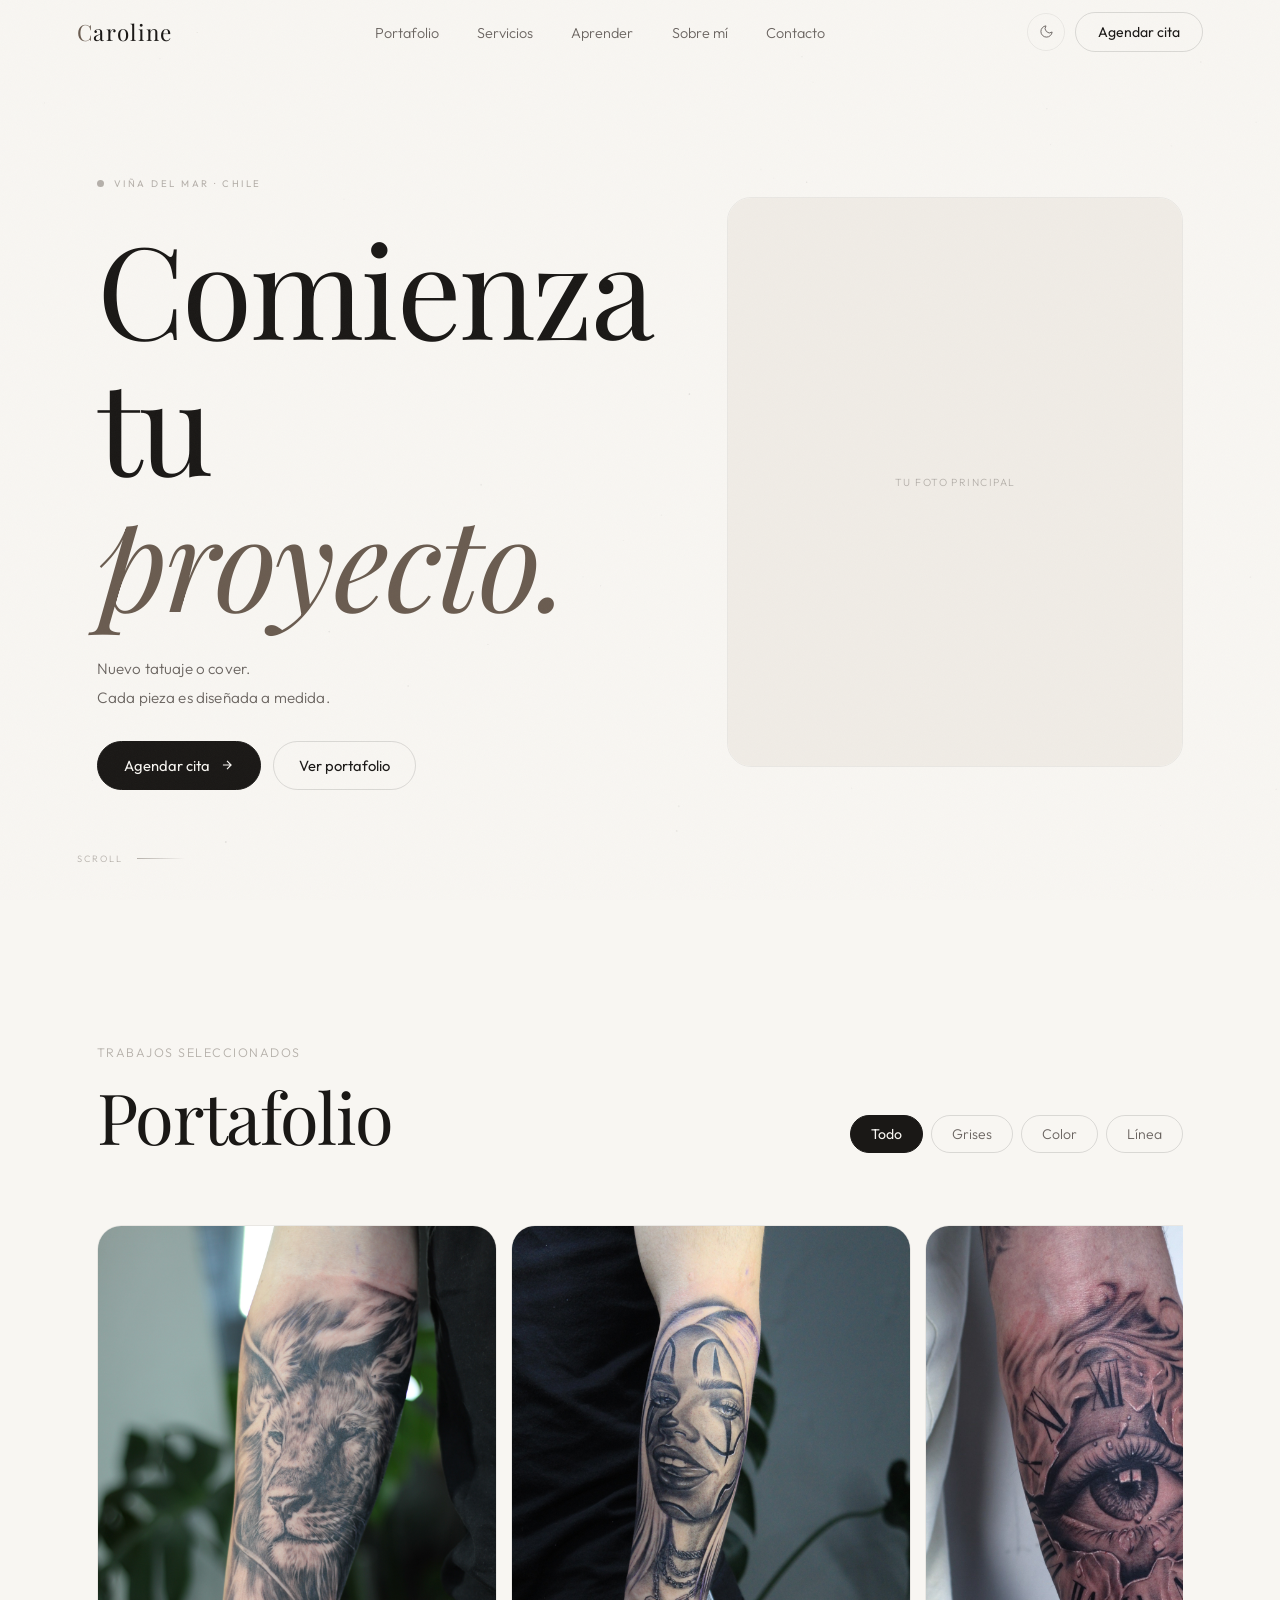
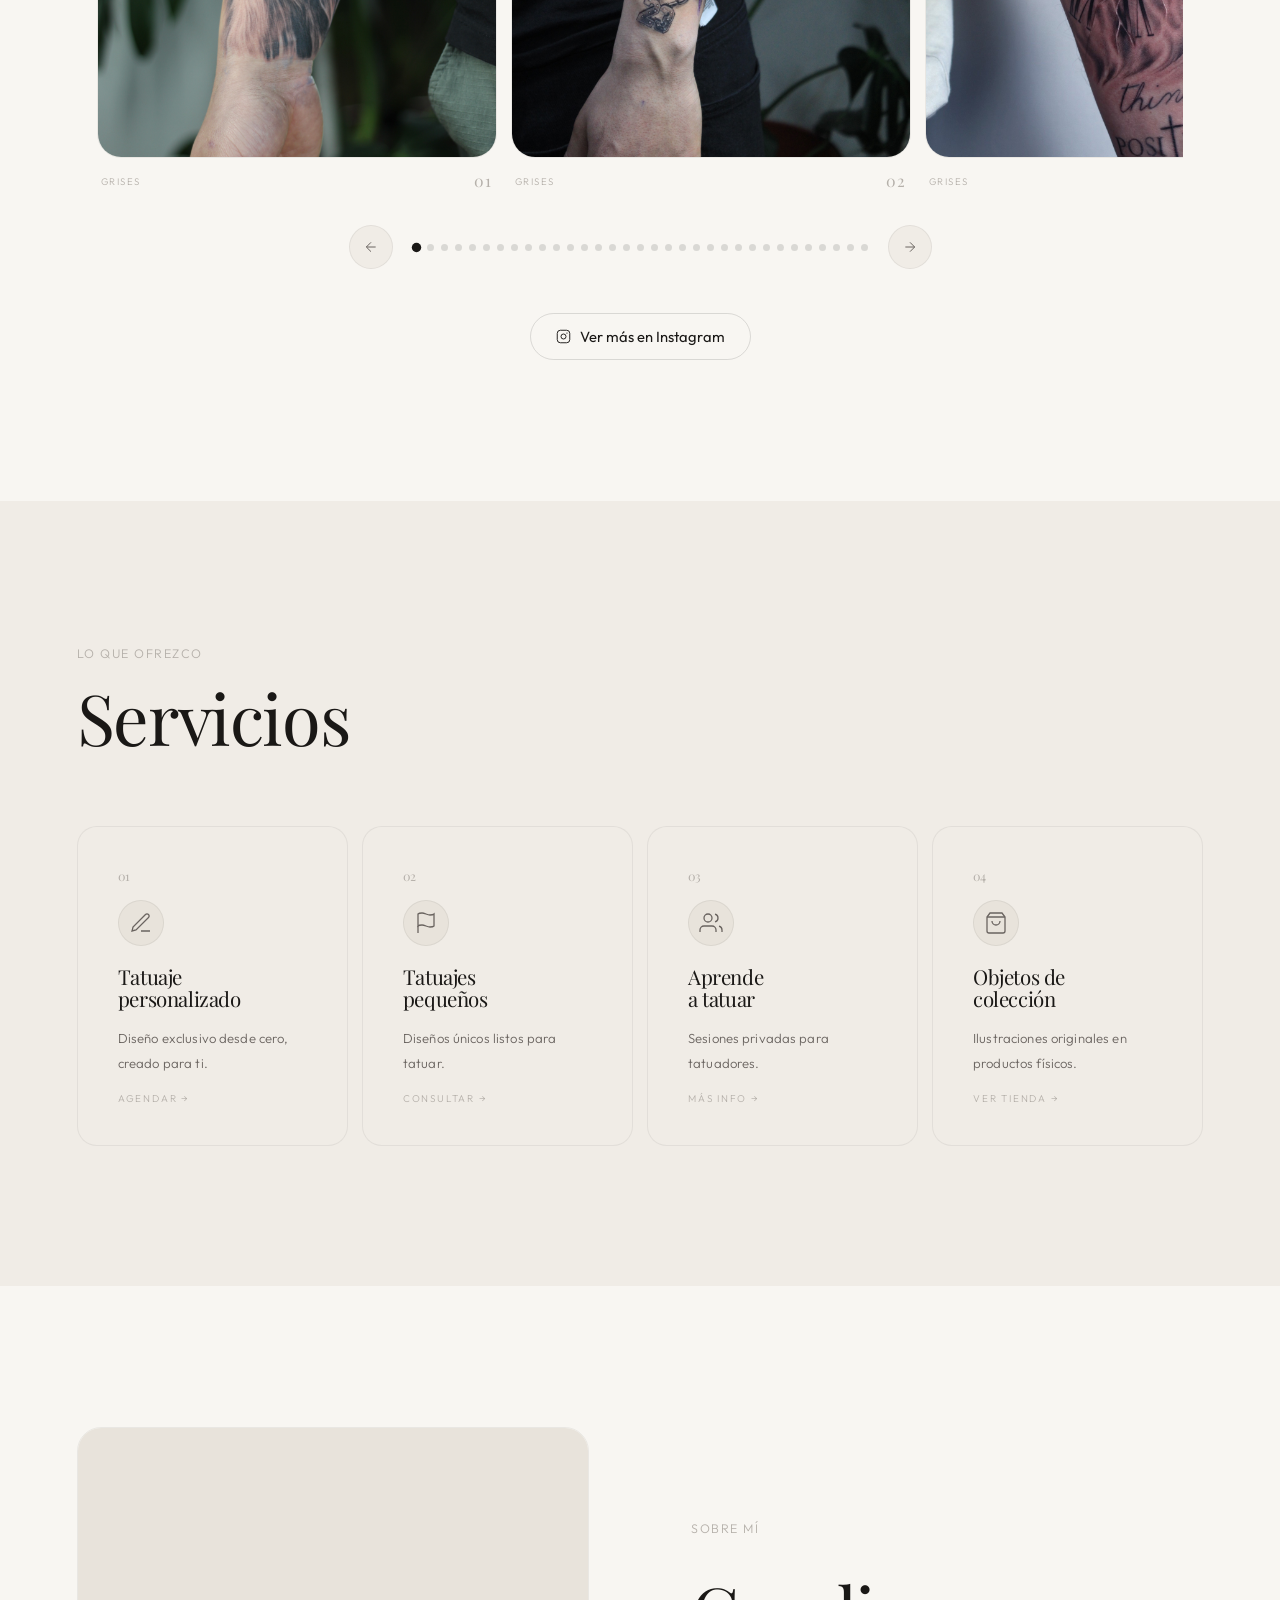
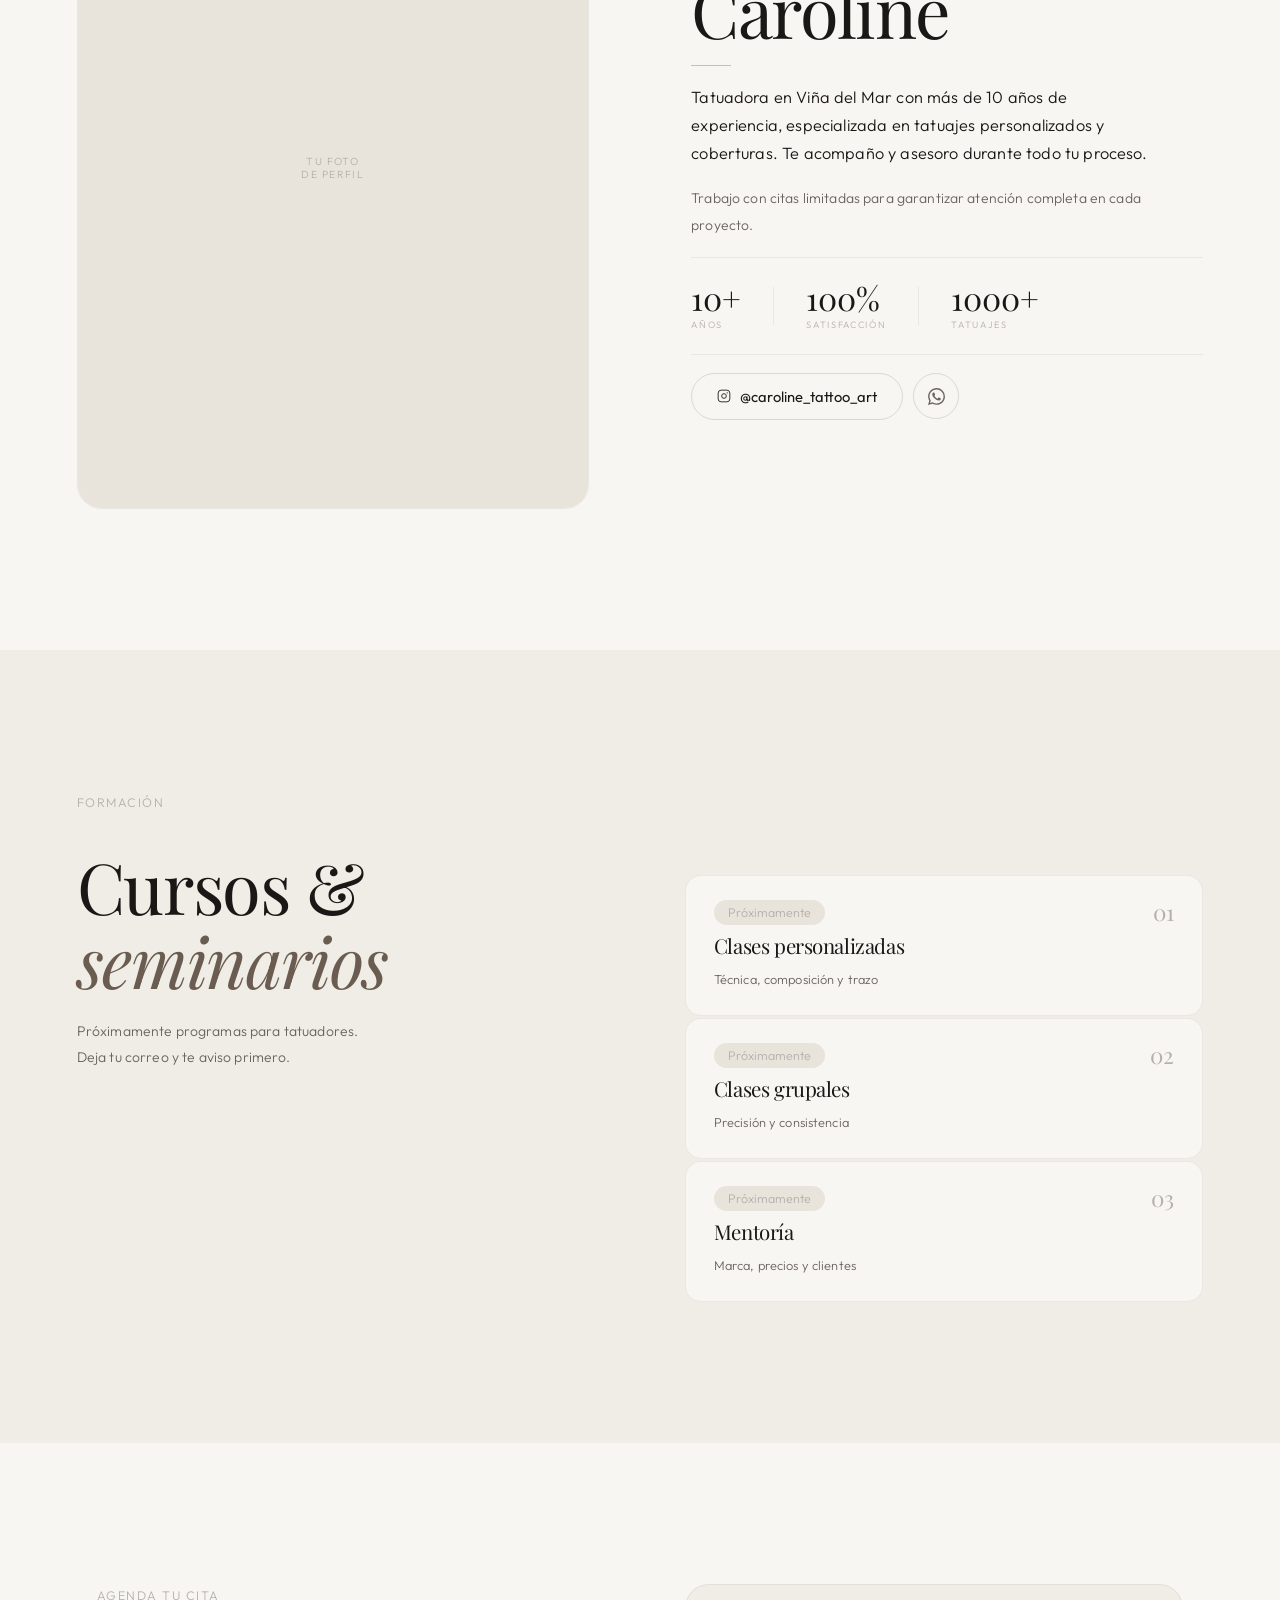
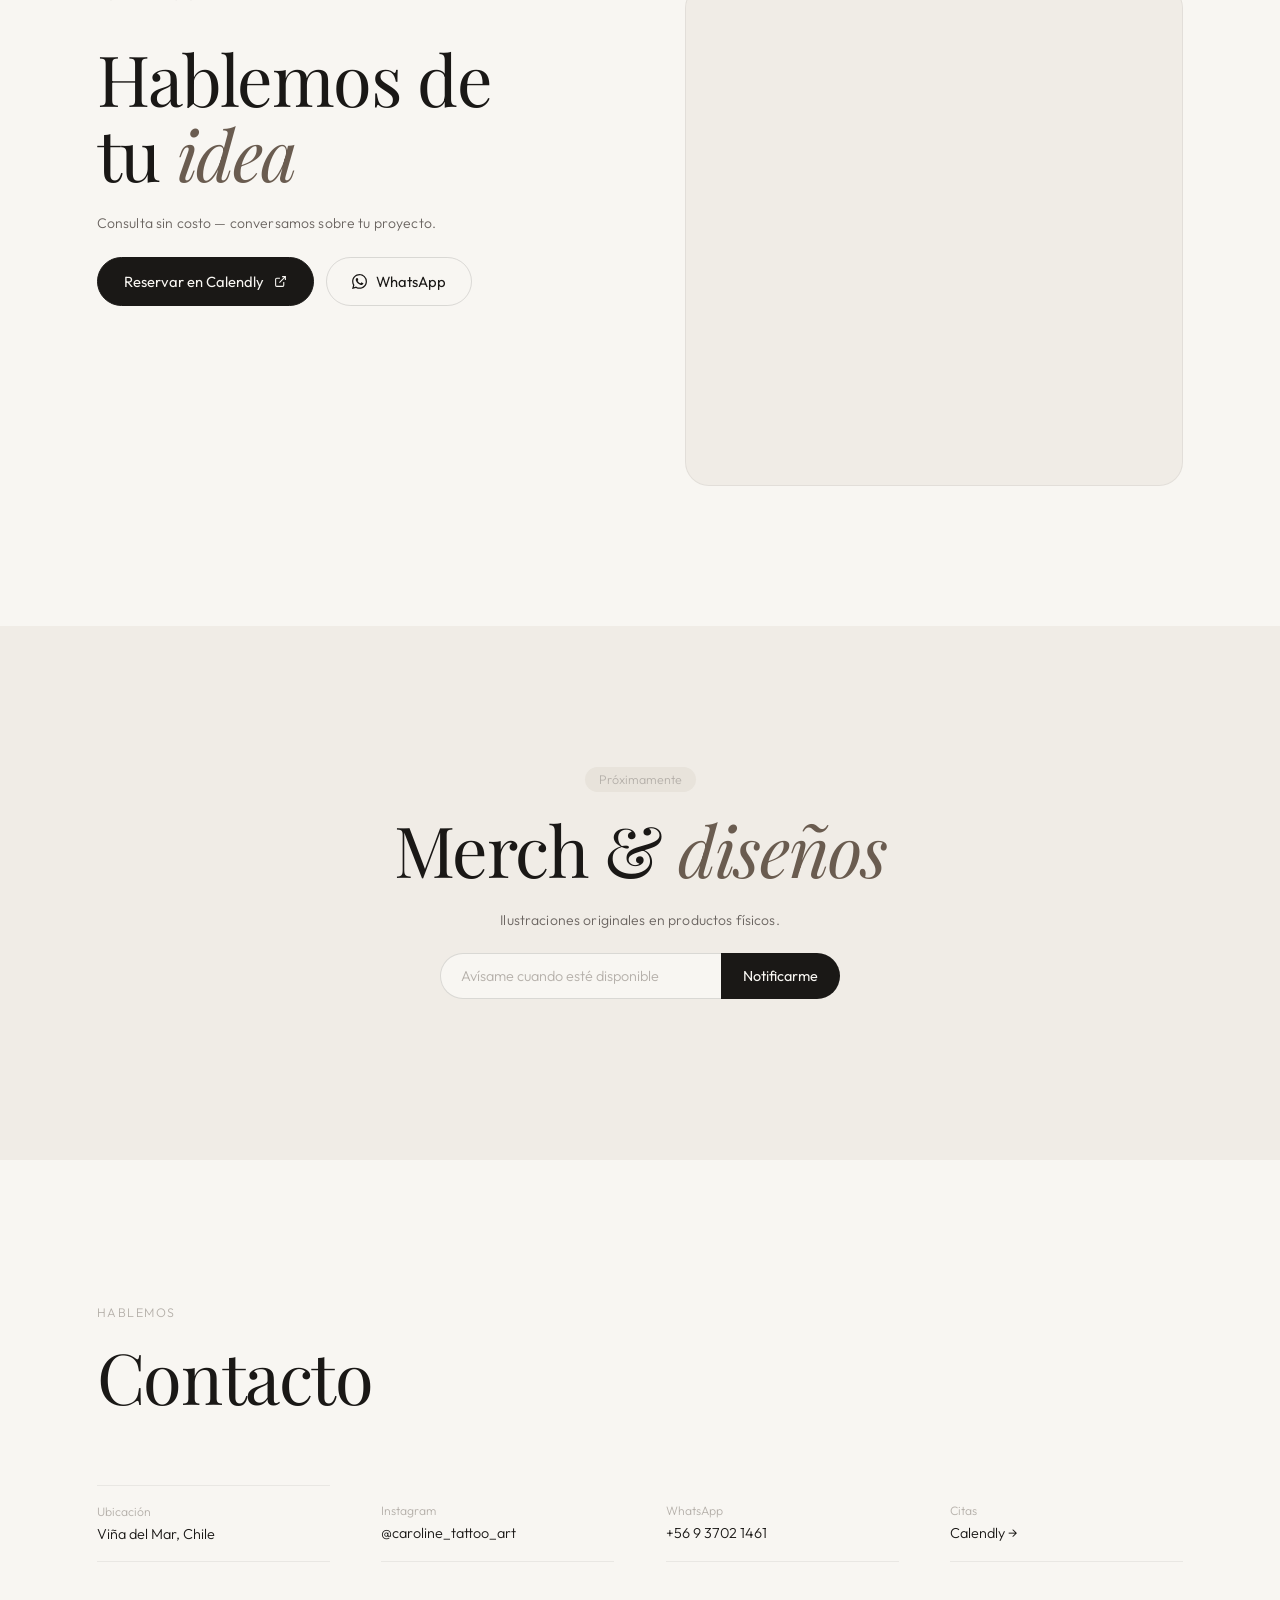
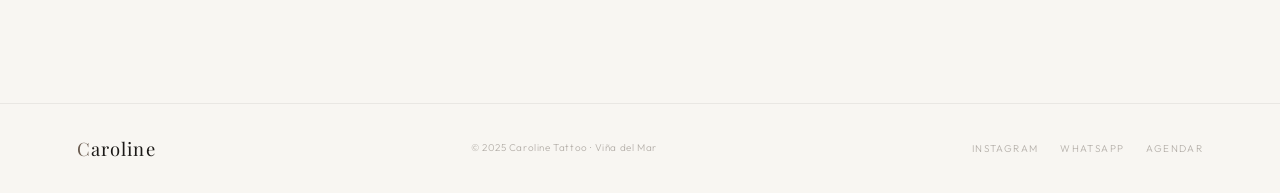
==== index.html @ 85442125 "feat: add real portfolio images (33 photos)" ====
<!DOCTYPE html>
<html lang="es" data-theme="dark">
<head>
  <meta charset="UTF-8" />
  <meta name="viewport" content="width=device-width, initial-scale=1.0" />
  <title>Caroline Tattoo — Viña del Mar</title>
  <meta name="description" content="Tatuadora profesional en Viña del Mar. Blackwork, linework y diseños personalizados." />
  <link rel="preconnect" href="https://fonts.googleapis.com" />
  <link rel="preconnect" href="https://fonts.gstatic.com" crossorigin />
  <link href="https://fonts.googleapis.com/css2?family=Playfair+Display:ital,wght@0,400;0,500;1,400;1,500&family=Outfit:wght@200;300;400&display=swap" rel="stylesheet" />
  <link rel="stylesheet" href="styles.css" />
</head>
<body>
  <canvas id="canvas"></canvas>
  <div class="noise"></div>

  <nav id="nav">
    <a href="#inicio" class="nav-logo">
      <span class="logo-c">C</span>aroline
    </a>
    <ul class="nav-links" id="navLinks">
      <li><a href="#portafolio">Portafolio</a></li>
      <li><a href="#servicios">Servicios</a></li>
      <li><a href="#cursos">Aprender</a></li>
      <li><a href="#sobre-mi">Sobre mí</a></li>
      <li><a href="#contacto">Contacto</a></li>
    </ul>
    <div class="nav-right">
      <button class="theme-btn" id="themeToggle" aria-label="Cambiar tema">
        <svg class="ico-sun" width="15" height="15" viewBox="0 0 24 24" fill="none" stroke="currentColor" stroke-width="1.5"><circle cx="12" cy="12" r="4"/><path d="M12 2v2M12 20v2M4.93 4.93l1.41 1.41M17.66 17.66l1.41 1.41M2 12h2M20 12h2M6.34 17.66l-1.41 1.41M19.07 4.93l-1.41 1.41"/></svg>
        <svg class="ico-moon" width="15" height="15" viewBox="0 0 24 24" fill="none" stroke="currentColor" stroke-width="1.5"><path d="M21 12.79A9 9 0 1 1 11.21 3 7 7 0 0 0 21 12.79z"/></svg>
      </button>
      <a href="#cita" class="nav-cta">Agendar cita</a>
      <button class="hamburger" id="hamburger" aria-label="Menu">
        <span></span><span></span>
      </button>
    </div>
  </nav>

  <!-- HERO -->
  <section id="inicio" class="hero">
    <div class="hero-content">
      <div class="hero-text">
        <p class="eyebrow"><span class="pulse-dot"></span>Viña del Mar · Chile</p>
        <h1 class="hero-h1">Comienza tu<br><em>proyecto.</em></h1>
        <p class="hero-desc">Nuevo tatuaje o cover.<br>Cada pieza es diseñada a medida.</p>
        <div class="hero-btns">
          <a href="#cita" class="btn-fill">Agendar cita <svg width="14" height="14" viewBox="0 0 24 24" fill="none" stroke="currentColor" stroke-width="2"><path d="M5 12h14M12 5l7 7-7 7"/></svg></a>
          <a href="#portafolio" class="btn-ghost">Ver portafolio</a>
        </div>
      </div>
      <div class="hero-visual">
        <div class="hero-frame">
          <div class="placeholder hero-ph">
            <span>Tu foto principal</span>
          </div>
        </div>
      </div>
    </div>
    <div class="hero-scroll-hint">
      <span>Scroll</span>
      <div class="scroll-line"></div>
    </div>
  </section>


  <!-- PORTAFOLIO -->
  <section id="portafolio" class="section">
    <div class="sec-head">
      <div class="sec-title-group">
        <p class="label">Trabajos seleccionados</p>
        <h2>Portafolio</h2>
      </div>
      <div class="filters">
        <button class="f-btn active" data-filter="all">Todo</button>
        <button class="f-btn" data-filter="grises">Grises</button>
        <button class="f-btn" data-filter="color">Color</button>
        <button class="f-btn" data-filter="linea">Línea</button>
      </div>
    </div>
    <div class="carousel-outer">
      <div class="carousel" id="carousel">
        <div class="slide" data-category="grises">
          <div class="slide-inner">
            <div class="slide-img"><img src="img/portafolio/grises/IMG_1212.JPG" alt="Grises" loading="lazy"></div>
            <div class="slide-meta"><span>Grises</span><span class="slide-num">01</span></div>
          </div>
        </div>
        <div class="slide" data-category="grises">
          <div class="slide-inner">
            <div class="slide-img"><img src="img/portafolio/grises/IMG_1728.JPG" alt="Grises" loading="lazy"></div>
            <div class="slide-meta"><span>Grises</span><span class="slide-num">02</span></div>
          </div>
        </div>
        <div class="slide" data-category="grises">
          <div class="slide-inner">
            <div class="slide-img"><img src="img/portafolio/grises/IMG_4310.JPG" alt="Grises" loading="lazy"></div>
            <div class="slide-meta"><span>Grises</span><span class="slide-num">03</span></div>
          </div>
        </div>
        <div class="slide" data-category="grises">
          <div class="slide-inner">
            <div class="slide-img"><img src="img/portafolio/grises/IMG_8538.JPG" alt="Grises" loading="lazy"></div>
            <div class="slide-meta"><span>Grises</span><span class="slide-num">04</span></div>
          </div>
        </div>
        <div class="slide" data-category="grises">
          <div class="slide-inner">
            <div class="slide-img"><img src="img/portafolio/grises/IMG_9058.JPG" alt="Grises" loading="lazy"></div>
            <div class="slide-meta"><span>Grises</span><span class="slide-num">05</span></div>
          </div>
        </div>
        <div class="slide" data-category="grises">
          <div class="slide-inner">
            <div class="slide-img"><img src="img/portafolio/grises/IMG_9251.JPG" alt="Grises" loading="lazy"></div>
            <div class="slide-meta"><span>Grises</span><span class="slide-num">06</span></div>
          </div>
        </div>
        <div class="slide" data-category="grises">
          <div class="slide-inner">
            <div class="slide-img"><img src="img/portafolio/grises/IMG_9288.JPG" alt="Grises" loading="lazy"></div>
            <div class="slide-meta"><span>Grises</span><span class="slide-num">07</span></div>
          </div>
        </div>
        <div class="slide" data-category="grises">
          <div class="slide-inner">
            <div class="slide-img"><img src="img/portafolio/grises/IMG_9471.JPG" alt="Grises" loading="lazy"></div>
            <div class="slide-meta"><span>Grises</span><span class="slide-num">08</span></div>
          </div>
        </div>
        <div class="slide" data-category="grises">
          <div class="slide-inner">
            <div class="slide-img"><img src="img/portafolio/grises/IMG_9698.JPG" alt="Grises" loading="lazy"></div>
            <div class="slide-meta"><span>Grises</span><span class="slide-num">09</span></div>
          </div>
        </div>
        <div class="slide" data-category="grises">
          <div class="slide-inner">
            <div class="slide-img"><img src="img/portafolio/grises/IMG_9885.JPG" alt="Grises" loading="lazy"></div>
            <div class="slide-meta"><span>Grises</span><span class="slide-num">10</span></div>
          </div>
        </div>
        <div class="slide" data-category="color">
          <div class="slide-inner">
            <div class="slide-img"><img src="img/portafolio/color/IMG_0008.JPG" alt="Color" loading="lazy"></div>
            <div class="slide-meta"><span>Color</span><span class="slide-num">01</span></div>
          </div>
        </div>
        <div class="slide" data-category="color">
          <div class="slide-inner">
            <div class="slide-img"><img src="img/portafolio/color/IMG_0170.JPG" alt="Color" loading="lazy"></div>
            <div class="slide-meta"><span>Color</span><span class="slide-num">02</span></div>
          </div>
        </div>
        <div class="slide" data-category="color">
          <div class="slide-inner">
            <div class="slide-img"><img src="img/portafolio/color/IMG_0798.JPG" alt="Color" loading="lazy"></div>
            <div class="slide-meta"><span>Color</span><span class="slide-num">03</span></div>
          </div>
        </div>
        <div class="slide" data-category="color">
          <div class="slide-inner">
            <div class="slide-img"><img src="img/portafolio/color/IMG_5331.JPG" alt="Color" loading="lazy"></div>
            <div class="slide-meta"><span>Color</span><span class="slide-num">04</span></div>
          </div>
        </div>
        <div class="slide" data-category="color">
          <div class="slide-inner">
            <div class="slide-img"><img src="img/portafolio/color/IMG_9462.JPG" alt="Color" loading="lazy"></div>
            <div class="slide-meta"><span>Color</span><span class="slide-num">05</span></div>
          </div>
        </div>
        <div class="slide" data-category="color">
          <div class="slide-inner">
            <div class="slide-img"><img src="img/portafolio/color/IMG_9482.JPG" alt="Color" loading="lazy"></div>
            <div class="slide-meta"><span>Color</span><span class="slide-num">06</span></div>
          </div>
        </div>
        <div class="slide" data-category="color">
          <div class="slide-inner">
            <div class="slide-img"><img src="img/portafolio/color/IMG_9550.JPG" alt="Color" loading="lazy"></div>
            <div class="slide-meta"><span>Color</span><span class="slide-num">07</span></div>
          </div>
        </div>
        <div class="slide" data-category="color">
          <div class="slide-inner">
            <div class="slide-img"><img src="img/portafolio/color/IMG_9564.JPG" alt="Color" loading="lazy"></div>
            <div class="slide-meta"><span>Color</span><span class="slide-num">08</span></div>
          </div>
        </div>
        <div class="slide" data-category="color">
          <div class="slide-inner">
            <div class="slide-img"><img src="img/portafolio/color/IMG_9676.JPG" alt="Color" loading="lazy"></div>
            <div class="slide-meta"><span>Color</span><span class="slide-num">09</span></div>
          </div>
        </div>
        <div class="slide" data-category="linea">
          <div class="slide-inner">
            <div class="slide-img"><img src="img/portafolio/linea/IMG_1370.JPG" alt="Línea" loading="lazy"></div>
            <div class="slide-meta"><span>Línea</span><span class="slide-num">01</span></div>
          </div>
        </div>
        <div class="slide" data-category="linea">
          <div class="slide-inner">
            <div class="slide-img"><img src="img/portafolio/linea/IMG_1374.JPG" alt="Línea" loading="lazy"></div>
            <div class="slide-meta"><span>Línea</span><span class="slide-num">02</span></div>
          </div>
        </div>
        <div class="slide" data-category="linea">
          <div class="slide-inner">
            <div class="slide-img"><img src="img/portafolio/linea/IMG_1502.JPG" alt="Línea" loading="lazy"></div>
            <div class="slide-meta"><span>Línea</span><span class="slide-num">03</span></div>
          </div>
        </div>
        <div class="slide" data-category="linea">
          <div class="slide-inner">
            <div class="slide-img"><img src="img/portafolio/linea/IMG_1690.JPG" alt="Línea" loading="lazy"></div>
            <div class="slide-meta"><span>Línea</span><span class="slide-num">04</span></div>
          </div>
        </div>
        <div class="slide" data-category="linea">
          <div class="slide-inner">
            <div class="slide-img"><img src="img/portafolio/linea/IMG_8497.JPG" alt="Línea" loading="lazy"></div>
            <div class="slide-meta"><span>Línea</span><span class="slide-num">05</span></div>
          </div>
        </div>
        <div class="slide" data-category="linea">
          <div class="slide-inner">
            <div class="slide-img"><img src="img/portafolio/linea/IMG_9033.JPG" alt="Línea" loading="lazy"></div>
            <div class="slide-meta"><span>Línea</span><span class="slide-num">06</span></div>
          </div>
        </div>
        <div class="slide" data-category="linea">
          <div class="slide-inner">
            <div class="slide-img"><img src="img/portafolio/linea/IMG_9127.JPG" alt="Línea" loading="lazy"></div>
            <div class="slide-meta"><span>Línea</span><span class="slide-num">07</span></div>
          </div>
        </div>
        <div class="slide" data-category="linea">
          <div class="slide-inner">
            <div class="slide-img"><img src="img/portafolio/linea/IMG_9241.JPG" alt="Línea" loading="lazy"></div>
            <div class="slide-meta"><span>Línea</span><span class="slide-num">08</span></div>
          </div>
        </div>
        <div class="slide" data-category="linea">
          <div class="slide-inner">
            <div class="slide-img"><img src="img/portafolio/linea/IMG_9406.JPG" alt="Línea" loading="lazy"></div>
            <div class="slide-meta"><span>Línea</span><span class="slide-num">09</span></div>
          </div>
        </div>
        <div class="slide" data-category="linea">
          <div class="slide-inner">
            <div class="slide-img"><img src="img/portafolio/linea/IMG_9516.JPG" alt="Línea" loading="lazy"></div>
            <div class="slide-meta"><span>Línea</span><span class="slide-num">10</span></div>
          </div>
        </div>
        <div class="slide" data-category="linea">
          <div class="slide-inner">
            <div class="slide-img"><img src="img/portafolio/linea/IMG_9622.JPG" alt="Línea" loading="lazy"></div>
            <div class="slide-meta"><span>Línea</span><span class="slide-num">11</span></div>
          </div>
        </div>
        <div class="slide" data-category="linea">
          <div class="slide-inner">
            <div class="slide-img"><img src="img/portafolio/linea/IMG_9648.JPG" alt="Línea" loading="lazy"></div>
            <div class="slide-meta"><span>Línea</span><span class="slide-num">12</span></div>
          </div>
        </div>
        <div class="slide" data-category="linea">
          <div class="slide-inner">
            <div class="slide-img"><img src="img/portafolio/linea/IMG_9660.JPG" alt="Línea" loading="lazy"></div>
            <div class="slide-meta"><span>Línea</span><span class="slide-num">13</span></div>
          </div>
        </div>
        <div class="slide" data-category="linea">
          <div class="slide-inner">
            <div class="slide-img"><img src="img/portafolio/linea/IMG_9898.JPG" alt="Línea" loading="lazy"></div>
            <div class="slide-meta"><span>Línea</span><span class="slide-num">14</span></div>
          </div>
        </div>
      </div>
      <div class="carousel-controls">
        <button class="car-btn" id="carPrev" aria-label="Anterior">
          <svg width="16" height="16" viewBox="0 0 24 24" fill="none" stroke="currentColor" stroke-width="1.5"><path d="M19 12H5M12 5l-7 7 7 7"/></svg>
        </button>
        <div class="car-dots" id="carDots"></div>
        <button class="car-btn" id="carNext" aria-label="Siguiente">
          <svg width="16" height="16" viewBox="0 0 24 24" fill="none" stroke="currentColor" stroke-width="1.5"><path d="M5 12h14M12 5l7 7-7 7"/></svg>
        </button>
      </div>
    </div>
    <div class="sec-foot">
      <a href="https://www.instagram.com/caroline_tattoo_art/" target="_blank" rel="noopener" class="btn-ghost ig-link">
        <svg width="15" height="15" viewBox="0 0 24 24" fill="none" stroke="currentColor" stroke-width="1.5"><rect x="2" y="2" width="20" height="20" rx="5"/><circle cx="12" cy="12" r="4"/><circle cx="17.5" cy="6.5" r="1" fill="currentColor" stroke="none"/></svg>
        Ver más en Instagram
      </a>
    </div>
  </section>

  <!-- SERVICIOS -->
  <section id="servicios" class="section section-alt">
    <div class="sec-head">
      <div class="sec-title-group">
        <p class="label">Lo que ofrezco</p>
        <h2>Servicios</h2>
      </div>
    </div>
    <div class="services-grid">
      <a href="#cita" class="service-card reveal">
        <div class="sc-number">01</div>
        <div class="sc-ico">
          <svg width="24" height="24" viewBox="0 0 24 24" fill="none" stroke="currentColor" stroke-width="1.3"><path d="M12 20h9M16.5 3.5a2.121 2.121 0 0 1 3 3L7 19l-4 1 1-4L16.5 3.5z"/></svg>
        </div>
        <h3>Tatuaje<br>personalizado</h3>
        <p>Diseño exclusivo desde cero, creado para ti.</p>
        <span class="sc-link">Agendar →</span>
      </a>
      <a href="#contacto" class="service-card reveal">
        <div class="sc-number">02</div>
        <div class="sc-ico">
          <svg width="24" height="24" viewBox="0 0 24 24" fill="none" stroke="currentColor" stroke-width="1.3"><path d="M4 15s1-1 4-1 5 2 8 2 4-1 4-1V3s-1 1-4 1-5-2-8-2-4 1-4 1z"/><line x1="4" y1="22" x2="4" y2="15"/></svg>
        </div>
        <h3>Tatuajes<br>pequeños</h3>
        <p>Diseños únicos listos para tatuar.</p>
        <span class="sc-link">Consultar →</span>
      </a>
      <a href="#contacto" class="service-card reveal">
        <div class="sc-number">03</div>
        <div class="sc-ico">
          <svg width="24" height="24" viewBox="0 0 24 24" fill="none" stroke="currentColor" stroke-width="1.3"><path d="M17 21v-2a4 4 0 0 0-4-4H5a4 4 0 0 0-4 4v2"/><circle cx="9" cy="7" r="4"/><path d="M23 21v-2a4 4 0 0 0-3-3.87M16 3.13a4 4 0 0 1 0 7.75"/></svg>
        </div>
        <h3>Aprende<br>a tatuar</h3>
        <p>Sesiones privadas para tatuadores.</p>
        <span class="sc-link">Más info →</span>
      </a>
      <a href="#tienda" class="service-card reveal">
        <div class="sc-number">04</div>
        <div class="sc-ico">
          <svg width="24" height="24" viewBox="0 0 24 24" fill="none" stroke="currentColor" stroke-width="1.3"><path d="M6 2 3 6v14a2 2 0 0 0 2 2h14a2 2 0 0 0 2-2V6l-3-4z"/><line x1="3" y1="6" x2="21" y2="6"/><path d="M16 10a4 4 0 0 1-8 0"/></svg>
        </div>
        <h3>Objetos de<br>colección</h3>
        <p>Ilustraciones originales en productos físicos.</p>
        <span class="sc-link">Ver tienda →</span>
      </a>
    </div>
  </section>

  <!-- SOBRE MÍ -->
  <section id="sobre-mi" class="section sobre">
    <div class="sobre-visual reveal">
      <div class="sobre-frame">
        <div class="placeholder sobre-ph">Tu foto<br>de perfil</div>
      </div>
    </div>
    <div class="sobre-body">
      <p class="label reveal">Sobre mí</p>
      <h2 class="reveal">Caroline</h2>
      <div class="sobre-divider reveal"></div>
      <p class="reveal sobre-lead">Tatuadora en Viña del Mar con más de 10 años de experiencia, especializada en tatuajes personalizados y coberturas. Te acompaño y asesoro durante todo tu proceso.</p>
      <p class="reveal">Trabajo con citas limitadas para garantizar atención completa en cada proyecto.</p>
      <div class="stats reveal">
        <div class="stat">
          <span class="sn">10+</span>
          <span class="sl">Años</span>
        </div>
        <div class="sdiv"></div>
        <div class="stat">
          <span class="sn">100%</span>
          <span class="sl">Satisfacción</span>
        </div>
        <div class="sdiv"></div>
        <div class="stat">
          <span class="sn">1000+</span>
          <span class="sl">Tatuajes</span>
        </div>
      </div>
      <div class="sobre-links reveal">
        <a href="https://www.instagram.com/caroline_tattoo_art/" target="_blank" rel="noopener" class="btn-ghost">
          <svg width="14" height="14" viewBox="0 0 24 24" fill="none" stroke="currentColor" stroke-width="1.5"><rect x="2" y="2" width="20" height="20" rx="5"/><circle cx="12" cy="12" r="4"/><circle cx="17.5" cy="6.5" r="1" fill="currentColor" stroke="none"/></svg>
          @caroline_tattoo_art
        </a>
        <a href="https://wa.me/56937021461" target="_blank" rel="noopener" class="icon-btn" aria-label="WhatsApp">
          <svg width="17" height="17" viewBox="0 0 24 24" fill="currentColor"><path d="M17.472 14.382c-.297-.149-1.758-.867-2.03-.967-.273-.099-.471-.148-.67.15-.197.297-.767.966-.94 1.164-.173.199-.347.223-.644.075-.297-.15-1.255-.463-2.39-1.475-.883-.788-1.48-1.761-1.653-2.059-.173-.297-.018-.458.13-.606.134-.133.298-.347.446-.52.149-.174.198-.298.298-.497.099-.198.05-.371-.025-.52-.075-.149-.669-1.612-.916-2.207-.242-.579-.487-.5-.669-.51-.173-.008-.371-.01-.57-.01-.198 0-.52.074-.792.372-.272.297-1.04 1.016-1.04 2.479 0 1.462 1.065 2.875 1.213 3.074.149.198 2.096 3.2 5.077 4.487.709.306 1.262.489 1.694.625.712.227 1.36.195 1.871.118.571-.085 1.758-.719 2.006-1.413.248-.694.248-1.289.173-1.413-.074-.124-.272-.198-.57-.347m-5.421 7.403h-.004a9.87 9.87 0 01-5.031-1.378l-.361-.214-3.741.982.998-3.648-.235-.374a9.86 9.86 0 01-1.51-5.26c.001-5.45 4.436-9.884 9.888-9.884 2.64 0 5.122 1.03 6.988 2.898a9.825 9.825 0 012.893 6.994c-.003 5.45-4.437 9.884-9.885 9.884m8.413-18.297A11.815 11.815 0 0012.05 0C5.495 0 .16 5.335.157 11.892c0 2.096.547 4.142 1.588 5.945L.057 24l6.305-1.654a11.882 11.882 0 005.683 1.448h.005c6.554 0 11.89-5.335 11.893-11.893a11.821 11.821 0 00-3.48-8.413z"/></svg>
        </a>
      </div>
    </div>
  </section>

  <!-- CURSOS -->
  <section id="cursos" class="section section-alt">
    <div class="cursos-wrap">
      <div class="cursos-left">
        <p class="label reveal">Formación</p>
        <h2 class="reveal">Cursos &amp;<br><em>seminarios</em></h2>
        <p class="reveal">Próximamente programas para tatuadores.<br>Deja tu correo y te aviso primero.</p>
      </div>
      <div class="cursos-right">
        <div class="curso-card reveal">
          <div class="cc-top">
            <span class="soon-pill">Próximamente</span>
            <span class="cc-num">01</span>
          </div>
          <h3>Clases personalizadas</h3>
          <p>Técnica, composición y trazo</p>
        </div>
        <div class="curso-card reveal">
          <div class="cc-top">
            <span class="soon-pill">Próximamente</span>
            <span class="cc-num">02</span>
          </div>
          <h3>Clases grupales</h3>
          <p>Precisión y consistencia</p>
        </div>
        <div class="curso-card reveal">
          <div class="cc-top">
            <span class="soon-pill">Próximamente</span>
            <span class="cc-num">03</span>
          </div>
          <h3>Mentoría</h3>
          <p>Marca, precios y clientes</p>
        </div>
      </div>
    </div>
  </section>

  <!-- CITA -->
  <section id="cita" class="section">
    <div class="cita-wrap">
      <div class="cita-left">
        <p class="label reveal">Agenda tu cita</p>
        <h2 class="reveal">Hablemos de<br>tu <em>idea</em></h2>
        <p class="reveal">Consulta sin costo — conversamos sobre tu proyecto.</p>
        <div class="cita-btns reveal">
          <a href="https://calendly.com/caroline-tattoo" target="_blank" rel="noopener" class="btn-fill">
            Reservar en Calendly
            <svg width="13" height="13" viewBox="0 0 24 24" fill="none" stroke="currentColor" stroke-width="2"><path d="M18 13v6a2 2 0 0 1-2 2H5a2 2 0 0 1-2-2V8a2 2 0 0 1 2-2h6M15 3h6v6M10 14 21 3"/></svg>
          </a>
          <a href="https://wa.me/56937021461?text=Hola%20Caroline%2C%20quiero%20agendar%20una%20cita." target="_blank" rel="noopener" class="btn-ghost wa-btn">
            <svg width="15" height="15" viewBox="0 0 24 24" fill="currentColor"><path d="M17.472 14.382c-.297-.149-1.758-.867-2.03-.967-.273-.099-.471-.148-.67.15-.197.297-.767.966-.94 1.164-.173.199-.347.223-.644.075-.297-.15-1.255-.463-2.39-1.475-.883-.788-1.48-1.761-1.653-2.059-.173-.297-.018-.458.13-.606.134-.133.298-.347.446-.52.149-.174.198-.298.298-.497.099-.198.05-.371-.025-.52-.075-.149-.669-1.612-.916-2.207-.242-.579-.487-.5-.669-.51-.173-.008-.371-.01-.57-.01-.198 0-.52.074-.792.372-.272.297-1.04 1.016-1.04 2.479 0 1.462 1.065 2.875 1.213 3.074.149.198 2.096 3.2 5.077 4.487.709.306 1.262.489 1.694.625.712.227 1.36.195 1.871.118.571-.085 1.758-.719 2.006-1.413.248-.694.248-1.289.173-1.413-.074-.124-.272-.198-.57-.347m-5.421 7.403h-.004a9.87 9.87 0 01-5.031-1.378l-.361-.214-3.741.982.998-3.648-.235-.374a9.86 9.86 0 01-1.51-5.26c.001-5.45 4.436-9.884 9.888-9.884 2.64 0 5.122 1.03 6.988 2.898a9.825 9.825 0 012.893 6.994c-.003 5.45-4.437 9.884-9.885 9.884m8.413-18.297A11.815 11.815 0 0012.05 0C5.495 0 .16 5.335.157 11.892c0 2.096.547 4.142 1.588 5.945L.057 24l6.305-1.654a11.882 11.882 0 005.683 1.448h.005c6.554 0 11.89-5.335 11.893-11.893a11.821 11.821 0 00-3.48-8.413z"/></svg>
            WhatsApp
          </a>
        </div>
      </div>
      <div class="calendly-box reveal">
        <div class="calendly-inline-widget" data-url="https://calendly.com/caroline-tattoo/consulta" style="min-width:280px;height:500px;"></div>
        <script type="text/javascript" src="https://assets.calendly.com/assets/external/widget.js" async></script>
      </div>
    </div>
  </section>

  <!-- TIENDA -->
  <section id="tienda" class="section section-alt tienda">
    <div class="tienda-inner">
      <span class="soon-pill reveal">Próximamente</span>
      <h2 class="reveal">Merch &amp; <em>diseños</em></h2>
      <p class="reveal">Ilustraciones originales en productos físicos.</p>
      <form class="waitlist reveal" id="shopForm">
        <input type="email" placeholder="Avísame cuando esté disponible" required />
        <button type="submit">Notificarme</button>
      </form>
      <p class="wl-msg" id="shopMsg"></p>
    </div>
  </section>

  <!-- CONTACTO -->
  <section id="contacto" class="section">
    <div class="sec-head">
      <div class="sec-title-group">
        <p class="label">Hablemos</p>
        <h2>Contacto</h2>
      </div>
    </div>
    <div class="contacto-info-solo">
        <div class="ci reveal"><span class="ci-l">Ubicación</span><span class="ci-v">Viña del Mar, Chile</span></div>
        <div class="ci reveal"><span class="ci-l">Instagram</span><a href="https://www.instagram.com/caroline_tattoo_art/" target="_blank" rel="noopener" class="ci-v ci-a">@caroline_tattoo_art</a></div>
        <div class="ci reveal"><span class="ci-l">WhatsApp</span><a href="https://wa.me/56937021461" target="_blank" rel="noopener" class="ci-v ci-a">+56 9 3702 1461</a></div>
        <div class="ci reveal"><span class="ci-l">Citas</span><a href="#cita" class="ci-v ci-a">Calendly →</a></div>
      </div>
  </section>

  <footer class="footer">
    <div class="footer-inner">
      <a href="#inicio" class="footer-logo"><span class="logo-c">C</span>aroline</a>
      <p class="footer-copy">© 2025 Caroline Tattoo · Viña del Mar</p>
      <div class="footer-links">
        <a href="https://www.instagram.com/caroline_tattoo_art/" target="_blank" rel="noopener">Instagram</a>
        <a href="https://wa.me/56937021461" target="_blank" rel="noopener">WhatsApp</a>
        <a href="#cita">Agendar</a>
      </div>
    </div>
  </footer>

  <script src="main.js"></script>
</body>
</html>
---- styles.css ----
/* Caroline Tattoo — v5 · Modern */

:root {
  --font-d: 'Playfair Display', Georgia, serif;
  --font-b: 'Outfit', system-ui, sans-serif;
  --nav-h: 64px;
  --max: 1240px;
  --pad: clamp(24px, 6vw, 80px);
  --r: 24px;
  --r-sm: 16px;
  --r-xs: 999px;       /* pill — todos los botones */
  --r-card: 20px;
  --ease: cubic-bezier(0.22, 1, 0.36, 1);
  --ease-back: cubic-bezier(0.34, 1.56, 0.64, 1);
}

[data-theme="dark"] {
  --bg:     #0a0a0a;
  --bg2:    #111111;
  --bg3:    #191919;
  --bg4:    #222222;
  --bdr:    rgba(255,255,255,0.06);
  --bdr2:   rgba(255,255,255,0.12);
  --bdr3:   rgba(255,255,255,0.22);
  --txt:    #ede9e3;
  --txt2:   #6e6a66;
  --txt3:   #333030;
  --acc:    #ede9e3;
  --acc-i:  #0a0a0a;
  --acc2:   #b8a89a;
  --glow:   rgba(237,233,227,0.04);
  --sh:     0 8px 40px rgba(0,0,0,0.5);
  --sh-sm:  0 2px 12px rgba(0,0,0,0.3);
}
[data-theme="light"] {
  --bg:     #f8f6f2;
  --bg2:    #f0ece6;
  --bg3:    #e8e3db;
  --bg4:    #ddd8d0;
  --bdr:    rgba(0,0,0,0.06);
  --bdr2:   rgba(0,0,0,0.12);
  --bdr3:   rgba(0,0,0,0.22);
  --txt:    #1a1816;
  --txt2:   #6a6460;
  --txt3:   #b5b0aa;
  --acc:    #1a1816;
  --acc-i:  #f8f6f2;
  --acc2:   #6a5c50;
  --glow:   rgba(26,24,22,0.03);
  --sh:     0 8px 40px rgba(0,0,0,0.10);
  --sh-sm:  0 2px 12px rgba(0,0,0,0.06);
}

*, *::before, *::after { box-sizing: border-box; margin: 0; padding: 0; }
html { scroll-behavior: smooth; font-size: 16px; }
body {
  font-family: var(--font-b);
  background: var(--bg);
  color: var(--txt);
  overflow-x: hidden;
  -webkit-font-smoothing: antialiased;
  -moz-osx-font-smoothing: grayscale;
  transition: background .45s var(--ease), color .45s var(--ease);
}
img { display: block; width: 100%; height: 100%; object-fit: cover; }
a { color: inherit; text-decoration: none; }
button { cursor: pointer; border: none; background: none; font-family: inherit; color: inherit; }
ul { list-style: none; }

/* Noise overlay */
.noise {
  position: fixed; inset: 0; z-index: 200;
  pointer-events: none;
  opacity: .028;
  background-image: url("data:image/svg+xml,%3Csvg viewBox='0 0 256 256' xmlns='http://www.w3.org/2000/svg'%3E%3Cfilter id='noise'%3E%3CfeTurbulence type='fractalNoise' baseFrequency='0.9' numOctaves='4' stitchTiles='stitch'/%3E%3C/filter%3E%3Crect width='100%25' height='100%25' filter='url(%23noise)'/%3E%3C/svg%3E");
  background-size: 200px 200px;
}

/* Canvas */
#canvas {
  position: fixed; inset: 0; z-index: 0;
  pointer-events: none; opacity: .4;
}

/* Typography */
h1, h2, h3 {
  font-family: var(--font-d);
  font-weight: 400;
  line-height: 1.06;
  letter-spacing: -0.02em;
}
h1 { font-size: clamp(3.8rem, 10vw, 9rem); }
h2 { font-size: clamp(2.8rem, 5.5vw, 5.5rem); }
h3 { font-size: clamp(1.15rem, 1.6vw, 1.45rem); font-weight: 400; }
em { font-style: italic; color: var(--acc2); }
p {
  font-size: clamp(.875rem, 1.05vw, .95rem);
  color: var(--txt2);
  line-height: 1.9;
  font-weight: 300;
  letter-spacing: 0.01em;
}
.label {
  font-size: .78rem;
  font-weight: 300;
  letter-spacing: .12em;
  text-transform: uppercase;
  color: var(--txt3);
  margin-bottom: 14px;
}

/* Sections */
.section {
  position: relative; z-index: 1;
  padding: clamp(80px, 11vw, 160px) var(--pad);
  max-width: var(--max); margin: 0 auto;
}
.section-alt {
  background: var(--bg2);
  max-width: 100%;
}
.section-alt > .cursos-wrap,
.section-alt > .sec-head,
.section-alt > .services-grid,
.section-alt > .tienda-inner {
  max-width: var(--max);
  margin-left: auto;
  margin-right: auto;
}
.section-alt.section {
  padding-left: var(--pad);
  padding-right: var(--pad);
}

.sec-head {
  display: flex;
  align-items: flex-end;
  justify-content: space-between;
  gap: 28px;
  flex-wrap: wrap;
  margin-bottom: clamp(40px, 6vw, 72px);
}
.sec-title-group { display: flex; flex-direction: column; }
.sec-foot { margin-top: 44px; display: flex; justify-content: center; }

/* Buttons */
.btn-fill {
  display: inline-flex; align-items: center; gap: 10px;
  padding: 14px 26px;
  background: var(--acc); color: var(--acc-i);
  font-family: var(--font-b);
  font-size: .92rem; font-weight: 400;
  letter-spacing: 0;
  border-radius: var(--r-xs);
  border: 1.5px solid var(--acc);
  transition: opacity .22s, transform .22s var(--ease), gap .28s var(--ease), box-shadow .3s;
  white-space: nowrap;
}
.btn-fill:hover { opacity: .86; transform: translateY(-2px); gap: 15px; box-shadow: var(--sh-sm); }

.btn-ghost {
  display: inline-flex; align-items: center; gap: 9px;
  padding: 13px 25px;
  background: transparent; color: var(--txt);
  font-family: var(--font-b);
  font-size: .92rem; font-weight: 400;
  letter-spacing: 0;
  border-radius: var(--r-xs);
  border: 1.5px solid var(--bdr2);
  transition: border-color .3s, background .3s, transform .22s var(--ease), gap .28s var(--ease);
  white-space: nowrap;
}
.btn-ghost:hover { border-color: var(--bdr3); background: var(--glow); transform: translateY(-2px); gap: 14px; }

.icon-btn {
  display: inline-flex; align-items: center; justify-content: center;
  width: 46px; height: 46px;
  border: 1.5px solid var(--bdr2); border-radius: 50%;
  color: var(--txt2);
  transition: border-color .3s, color .3s, background .3s, transform .22s var(--ease);
}
.icon-btn:hover { border-color: var(--bdr3); color: var(--txt); background: var(--glow); transform: translateY(-2px); }

/* NAV */
#nav {
  position: fixed; top: 0; left: 0; right: 0; z-index: 100;
  height: var(--nav-h);
  display: flex; align-items: center; justify-content: space-between;
  padding: 0 var(--pad);
  border-bottom: 1px solid transparent;
  transition: border-color .4s, background .4s, backdrop-filter .4s;
}
#nav.scrolled {
  background: color-mix(in srgb, var(--bg) 88%, transparent);
  border-color: var(--bdr);
  backdrop-filter: blur(24px);
  -webkit-backdrop-filter: blur(24px);
}

.nav-logo {
  font-family: var(--font-d);
  font-size: 1.4rem; font-weight: 400;
  letter-spacing: .06em; color: var(--txt);
}
.logo-c { color: var(--acc2); }

.nav-links { display: flex; gap: clamp(22px, 3vw, 48px); }
.nav-links a {
  font-size: .9rem; font-weight: 300; letter-spacing: 0;
  color: var(--txt2);
  position: relative; transition: color .25s;
}
.nav-links a::after {
  content: '';
  position: absolute; bottom: -4px; left: 0;
  width: 0; height: 1px;
  background: var(--acc2);
  transition: width .38s var(--ease);
}
.nav-links a:hover, .nav-links a.active-nav { color: var(--txt); }
.nav-links a:hover::after, .nav-links a.active-nav::after { width: 100%; }
.nav-right { display: flex; align-items: center; gap: 10px; }

.theme-btn {
  display: flex; align-items: center; justify-content: center;
  width: 38px; height: 38px;
  border: 1px solid var(--bdr); border-radius: var(--r-xs);
  color: var(--txt2); overflow: hidden; position: relative;
  transition: border-color .3s, background .3s;
}
.theme-btn:hover { border-color: var(--bdr2); background: var(--glow); }
.ico-sun, .ico-moon {
  position: absolute; display: flex; align-items: center;
  transition: transform .45s var(--ease), opacity .45s;
}
[data-theme="dark"]  .ico-sun  { transform: translateY(0);    opacity: 1; }
[data-theme="dark"]  .ico-moon { transform: translateY(28px); opacity: 0; }
[data-theme="light"] .ico-sun  { transform: translateY(-28px); opacity: 0; }
[data-theme="light"] .ico-moon { transform: translateY(0);    opacity: 1; }

.nav-cta {
  font-size: .88rem; font-weight: 400; letter-spacing: 0;
  padding: 10px 22px;
  border: 1.5px solid var(--bdr2); border-radius: 999px;
  color: var(--txt);
  transition: border-color .3s, background .3s, transform .2s var(--ease);
}
.nav-cta:hover { border-color: var(--bdr3); background: var(--glow); transform: translateY(-1px); }

.hamburger { display: none; flex-direction: column; gap: 6px; width: 26px; }
.hamburger span { display: block; height: 1px; background: var(--txt); border-radius: 1px; transition: transform .38s var(--ease), opacity .25s; }
.hamburger.open span:nth-child(1) { transform: translateY(7px) rotate(45deg); }
.hamburger.open span:nth-child(2) { transform: translateY(-7px) rotate(-45deg); }

/* Placeholder */
.placeholder {
  width: 100%; height: 100%;
  background: var(--bg3);
  display: flex; flex-direction: column; align-items: center; justify-content: center;
  color: var(--txt3); font-size: .65rem; letter-spacing: .14em;
  text-transform: uppercase; text-align: center; gap: 4px;
  font-weight: 300;
}
.placeholder small { font-size: .55rem; opacity: .7; }
.hero-ph { background: var(--bg2); min-height: 100%; }
.sobre-ph { aspect-ratio: 3/4; min-height: 360px; }

/* HERO */
.hero {
  position: relative; z-index: 1;
  min-height: 100vh;
  display: flex; flex-direction: column;
  justify-content: center;
  padding-top: var(--nav-h);
  max-width: 100%;
  overflow: hidden;
}

.hero-content {
  display: grid;
  grid-template-columns: 1fr 1fr;
  align-items: center;
  min-height: calc(100vh - var(--nav-h));
  max-width: var(--max);
  margin: 0 auto;
  padding: 0 var(--pad);
  width: 100%;
  gap: clamp(40px, 6vw, 80px);
}

.hero-text {
  display: flex; flex-direction: column; gap: 28px;
  animation: heroIn .9s var(--ease) both;
}

.eyebrow {
  display: flex; align-items: center; gap: 10px;
  font-size: .6rem; font-weight: 400; letter-spacing: .26em;
  text-transform: uppercase; color: var(--txt3);
}
.pulse-dot {
  width: 7px; height: 7px; border-radius: 50%;
  background: var(--txt3);
  animation: pulse 2.5s ease-in-out infinite;
}

.hero-h1 { max-width: 9ch; }
.hero-desc { max-width: 360px; font-size: .95rem; }
.hero-btns { display: flex; gap: 12px; flex-wrap: wrap; }

.hero-visual {
  position: relative;
  animation: heroFade 1s var(--ease) .3s both;
}
.hero-frame {
  aspect-ratio: 4/5;
  border-radius: var(--r);
  overflow: hidden;
  border: 1px solid var(--bdr);
  position: relative;
}
.frame-deco {
  position: absolute; width: 24px; height: 24px;
  border-color: var(--acc2); border-style: solid;
  pointer-events: none;
}
.frame-deco-tl { top: 12px; left: 12px; border-width: 1px 0 0 1px; }
.frame-deco-br { bottom: 12px; right: 12px; border-width: 0 1px 1px 0; }

.hero-badge {
  position: absolute;
  bottom: 24px; left: -10px;
  display: flex; align-items: center; gap: 8px;
  padding: 10px 20px;
  background: color-mix(in srgb, var(--bg) 82%, transparent);
  border: 1.5px solid var(--bdr2);
  border-radius: 999px;
  backdrop-filter: blur(16px);
  -webkit-backdrop-filter: blur(16px);
  font-size: .84rem; font-weight: 300; color: var(--txt2);
  box-shadow: var(--sh-sm);
}
.badge-dot {
  width: 7px; height: 7px; border-radius: 50%;
  background: #4ade80;
  animation: pulse 2s ease-in-out infinite;
}

.hero-stat-float {
  position: absolute;
  top: 20px; right: -16px;
  display: flex; flex-direction: column; gap: 2px;
  padding: 14px 18px;
  background: color-mix(in srgb, var(--bg) 82%, transparent);
  border: 1px solid var(--bdr);
  border-radius: var(--r);
  backdrop-filter: blur(16px);
  -webkit-backdrop-filter: blur(16px);
  box-shadow: var(--sh-sm);
}
.fsn {
  font-family: var(--font-d);
  font-size: 1.8rem; font-weight: 400; color: var(--txt); line-height: 1;
}
.fsl {
  font-size: .55rem; font-weight: 300; letter-spacing: .14em;
  text-transform: uppercase; color: var(--txt3);
}

.hero-scroll-hint {
  position: absolute; bottom: 36px; left: var(--pad);
  display: flex; align-items: center; gap: 14px;
  font-size: .58rem; font-weight: 300; letter-spacing: .22em;
  text-transform: uppercase; color: var(--txt3);
  animation: heroIn 1s var(--ease) .8s both;
}
.scroll-line {
  width: 48px; height: 1px;
  background: linear-gradient(to right, var(--txt3), transparent);
}

@keyframes pulse { 0%, 100% { opacity: 1; transform: scale(1); } 50% { opacity: .4; transform: scale(.75); } }
@keyframes heroIn { from { opacity: 0; transform: translateY(24px); } to { opacity: 1; transform: translateY(0); } }
@keyframes heroFade { from { opacity: 0; transform: translateX(16px); } to { opacity: 1; transform: translateX(0); } }

/* TICKER */
.ticker {
  position: relative; z-index: 1;
  overflow: hidden;
  border-top: 1px solid var(--bdr);
  border-bottom: 1px solid var(--bdr);
  padding: 14px 0;
  background: var(--bg2);
}
.ticker-track {
  display: flex; gap: 32px;
  white-space: nowrap;
  animation: tick 28s linear infinite;
}
.ticker-track span {
  font-size: .6rem; font-weight: 300; letter-spacing: .22em;
  text-transform: uppercase; color: var(--txt3);
}
.tdot { opacity: .4; }
@keyframes tick { from { transform: translateX(0); } to { transform: translateX(-50%); } }

/* PORTFOLIO CAROUSEL */
.carousel-outer { position: relative; }
.carousel {
  display: flex; gap: 14px;
  overflow-x: auto;
  scroll-snap-type: x mandatory;
  -webkit-overflow-scrolling: touch;
  scrollbar-width: none;
  cursor: grab;
  padding-bottom: 2px;
}
.carousel:active { cursor: grabbing; }
.carousel::-webkit-scrollbar { display: none; }

.slide {
  flex: 0 0 clamp(260px, 33vw, 400px);
  scroll-snap-align: start;
  border-radius: var(--r);
  overflow: hidden;
}
.slide.hidden { display: none; }

.slide-inner { position: relative; }
.slide-img {
  aspect-ratio: 3/4;
  overflow: hidden;
  border-radius: var(--r);
  border: 1px solid var(--bdr);
  position: relative;
}
.slide-img::after {
  content: '';
  position: absolute; inset: 0;
  background: linear-gradient(to top, rgba(0,0,0,.5) 0%, transparent 50%);
  opacity: 0;
  transition: opacity .4s var(--ease);
  border-radius: var(--r);
}
.slide:hover .slide-img::after { opacity: 1; }
.slide-img img { width: 100%; height: 100%; object-fit: cover; transition: transform .7s var(--ease); }
.slide:hover .slide-img img { transform: scale(1.05); }

.slide-meta {
  display: flex; justify-content: space-between; align-items: center;
  padding: 12px 4px 4px;
  font-size: .6rem; font-weight: 300; letter-spacing: .16em;
  text-transform: uppercase; color: var(--txt3);
}
.slide-num { font-family: var(--font-d); font-size: 1rem; color: var(--txt3); font-weight: 400; }

.carousel-controls {
  display: flex; align-items: center; justify-content: center;
  gap: 20px; margin-top: 28px;
}
.car-btn {
  width: 44px; height: 44px;
  background: var(--bg2);
  border: 1px solid var(--bdr); border-radius: 50%;
  color: var(--txt2);
  display: flex; align-items: center; justify-content: center;
  transition: background .3s, border-color .3s, color .3s, transform .22s var(--ease);
  flex-shrink: 0;
}
.car-btn:hover { background: var(--bg3); border-color: var(--bdr3); color: var(--txt); transform: scale(1.08); }

.car-dots { display: flex; gap: 7px; }
.dot-btn {
  width: 7px; height: 7px; border-radius: 50%;
  background: var(--bdr2); border: none; cursor: pointer;
  transition: background .3s, transform .3s var(--ease-back);
  padding: 0;
}
.dot-btn.active { background: var(--txt); transform: scale(1.35); }

/* Filters */
.filters { display: flex; gap: 8px; flex-wrap: wrap; }
.f-btn {
  padding: 9px 20px;
  border: 1.5px solid var(--bdr2); border-radius: 999px;
  font-family: var(--font-b);
  font-size: .88rem; font-weight: 300; letter-spacing: 0;
  color: var(--txt2);
  background: transparent;
  transition: all .25s var(--ease);
}
.f-btn:hover { border-color: var(--bdr3); color: var(--txt); background: var(--glow); }
.f-btn.active { background: var(--acc); border-color: var(--acc); color: var(--acc-i); font-weight: 400; }

/* SERVICES */
.services-grid {
  display: grid;
  grid-template-columns: repeat(4, 1fr);
  gap: 14px;
  background: transparent;
  border: none;
}
.service-card {
  background: var(--bg2);
  padding: clamp(28px, 3.5vw, 40px);
  display: flex; flex-direction: column; gap: 16px;
  position: relative; overflow: hidden;
  border-radius: var(--r-card);
  border: 1.5px solid var(--bdr);
  transition: background .3s, border-color .3s, transform .25s var(--ease), box-shadow .3s;
}
.service-card:hover { background: var(--bg3); border-color: var(--bdr2); transform: translateY(-4px); box-shadow: var(--sh); }

.sc-number {
  font-family: var(--font-d);
  font-size: .78rem; color: var(--txt3); font-weight: 400;
}
.sc-ico {
  width: 46px; height: 46px;
  background: var(--bg3); border: 1.5px solid var(--bdr);
  border-radius: 50%;
  display: flex; align-items: center; justify-content: center;
  color: var(--txt2);
  transition: background .3s, color .3s, border-color .3s;
}
.service-card:hover .sc-ico { background: var(--bg4); color: var(--txt); border-color: var(--bdr2); }

.service-card h3 { color: var(--txt); margin-top: 4px; }
.service-card p { font-size: .82rem; flex: 1; }
.sc-link {
  font-size: .62rem; font-weight: 300; letter-spacing: .18em;
  text-transform: uppercase; color: var(--txt3);
  transition: color .25s, letter-spacing .3s var(--ease);
}
.service-card:hover .sc-link { color: var(--acc2); letter-spacing: .24em; }

/* SOBRE */
.sobre {
  display: grid;
  grid-template-columns: 1fr 1fr;
  gap: clamp(48px, 8vw, 104px);
  align-items: center;
  max-width: 100%;
  padding-left: var(--pad);
  padding-right: var(--pad);
}
.sobre-visual { position: relative; }
.sobre-frame {
  border-radius: var(--r);
  overflow: hidden;
  border: 1px solid var(--bdr);
}
.sobre-tag {
  position: absolute; bottom: 20px; right: -10px;
  padding: 10px 20px;
  background: var(--bg); border: 1.5px solid var(--bdr2);
  border-radius: 999px;
  font-size: .84rem; font-weight: 300; color: var(--txt2);
  box-shadow: var(--sh);
}
.sobre-body { display: flex; flex-direction: column; gap: 18px; }
.sobre-divider { width: 40px; height: 1px; background: var(--bdr3); }
.sobre-lead { font-size: 1.02rem; color: var(--txt); font-weight: 300; line-height: 1.7; }
.sobre-body p { max-width: 460px; }

.stats {
  display: flex; align-items: center;
  padding: 24px 0;
  border-top: 1px solid var(--bdr);
  border-bottom: 1px solid var(--bdr);
  gap: 0;
}
.stat { display: flex; flex-direction: column; gap: 5px; padding: 0 32px; }
.stat:first-child { padding-left: 0; }
.sn {
  font-family: var(--font-d);
  font-size: 2rem; font-weight: 400; color: var(--txt); line-height: 1;
}
.sl {
  font-size: .58rem; font-weight: 300; letter-spacing: .18em;
  text-transform: uppercase; color: var(--txt3);
}
.sdiv { width: 1px; height: 38px; background: var(--bdr); flex-shrink: 0; }
.sobre-links { display: flex; align-items: center; gap: 10px; }

/* CURSOS */
.cursos-wrap { display: grid; grid-template-columns: 1fr 1fr; gap: clamp(48px, 7vw, 96px); align-items: start; }
.cursos-left { display: flex; flex-direction: column; gap: 20px; }

.waitlist { display: flex; max-width: 380px; }
.waitlist input {
  flex: 1; padding: 13px 20px;
  background: var(--bg); border: 1.5px solid var(--bdr2);
  border-right: none; border-radius: 999px 0 0 999px;
  color: var(--txt); font-family: var(--font-b); font-size: .9rem; font-weight: 300;
  outline: none; transition: border-color .3s;
}
.waitlist input::placeholder { color: var(--txt3); }
.waitlist input:focus { border-color: var(--bdr2); }
.waitlist button {
  padding: 13px 22px;
  background: var(--acc); color: var(--acc-i);
  font-family: var(--font-b); font-size: .9rem; font-weight: 400;
  border-radius: 0 999px 999px 0;
  white-space: nowrap; transition: opacity .2s;
}
.waitlist button:hover { opacity: .84; }
.wl-msg { font-size: .78rem; color: var(--txt3); }

.cursos-right { display: flex; flex-direction: column; gap: 2px; margin-top: clamp(52px, 7vw, 84px); }
.curso-card {
  padding: 24px 28px;
  background: var(--bg);
  border: 1px solid var(--bdr);
  border-radius: var(--r-sm);
  display: flex; flex-direction: column; gap: 10px;
  transition: border-color .3s, background .3s;
}
.curso-card:hover { border-color: var(--bdr2); background: var(--glow); }
.cc-top { display: flex; justify-content: space-between; align-items: center; }
.cc-num {
  font-family: var(--font-d); font-size: 1.4rem; font-weight: 400;
  color: var(--txt3); line-height: 1;
}
.curso-card h3 { color: var(--txt); }
.curso-card p { font-size: .8rem; }

.soon-pill {
  display: inline-flex; align-items: center;
  padding: 5px 14px;
  background: var(--bg3); border-radius: 999px;
  font-size: .78rem; font-weight: 300; color: var(--txt3);
}

/* CITA */
.cita-wrap { display: grid; grid-template-columns: 1fr 1fr; gap: clamp(48px, 7vw, 96px); align-items: start; }
.cita-left { display: flex; flex-direction: column; gap: 20px; }
.cita-btns { display: flex; gap: 12px; flex-wrap: wrap; }
.wa-btn { display: inline-flex; align-items: center; gap: 9px; }
.calendly-box {
  border: 1px solid var(--bdr);
  border-radius: var(--r);
  overflow: hidden;
  background: var(--bg2);
}

/* TIENDA */
.tienda { text-align: center; }
.tienda-inner {
  max-width: 520px; margin: 0 auto;
  display: flex; flex-direction: column; align-items: center; gap: 20px;
}
.tienda .waitlist { justify-content: center; width: 100%; max-width: 400px; }

/* CONTACTO */
.contacto-grid {
  display: grid; grid-template-columns: 1fr 2fr;
  gap: clamp(40px, 7vw, 80px); align-items: start;
}
.contacto-info { display: flex; flex-direction: column; }
.contacto-info-solo {
  display: grid;
  grid-template-columns: repeat(auto-fill, minmax(220px, 1fr));
  gap: 0 clamp(20px, 4vw, 60px);
}
.ci {
  display: flex; flex-direction: column; gap: 6px;
  padding: 18px 0; border-bottom: 1px solid var(--bdr);
}
.ci:first-child { border-top: 1px solid var(--bdr); }
.ci-l { font-size: .76rem; font-weight: 300; color: var(--txt3); }
.ci-v { font-size: .9rem; color: var(--txt); font-weight: 300; }
.ci-a { transition: color .2s; }
.ci-a:hover { color: var(--acc2); }

.contact-form { display: flex; flex-direction: column; gap: 3px; }
.form-row { display: grid; grid-template-columns: 1fr 1fr; gap: 3px; }
.field { position: relative; }
.field input, .field textarea {
  width: 100%; padding: 24px 18px 10px;
  background: var(--bg2); border: 1px solid var(--bdr);
  border-radius: var(--r-xs);
  color: var(--txt); font-family: var(--font-b); font-size: .9rem; font-weight: 300;
  outline: none; transition: border-color .3s, background .3s;
  resize: vertical;
}
.field input:focus, .field textarea:focus { border-color: var(--bdr2); background: var(--bg3); }
.field label {
  position: absolute; top: 16px; left: 18px;
  font-size: .68rem; font-weight: 300; letter-spacing: .14em;
  text-transform: uppercase; color: var(--txt3);
  pointer-events: none; transition: font-size .2s, top .2s;
}
.field input:focus ~ label,
.field input:not(:placeholder-shown) ~ label,
.field textarea:focus ~ label,
.field textarea:not(:placeholder-shown) ~ label { top: 7px; font-size: .54rem; }
.contact-form .btn-fill { align-self: flex-start; margin-top: 8px; }
.form-msg { font-size: .78rem; color: var(--txt3); }

/* FOOTER */
.footer {
  border-top: 1px solid var(--bdr);
  padding: 32px var(--pad);
  position: relative; z-index: 1;
}
.footer-inner {
  max-width: var(--max); margin: 0 auto;
  display: flex; align-items: center; justify-content: space-between;
  gap: 20px; flex-wrap: wrap;
}
.footer-logo { font-family: var(--font-d); font-size: 1.15rem; font-weight: 400; letter-spacing: .06em; }
.footer-copy { font-size: .62rem; color: var(--txt3); font-weight: 300; letter-spacing: .06em; }
.footer-links { display: flex; gap: 22px; }
.footer-links a {
  font-size: .62rem; font-weight: 300; letter-spacing: .14em;
  text-transform: uppercase; color: var(--txt3);
  transition: color .2s;
}
.footer-links a:hover { color: var(--txt); }

/* Reveal */
.reveal {
  opacity: 0;
  transform: translateY(20px);
  transition: opacity .75s var(--ease), transform .75s var(--ease);
}
.reveal.visible { opacity: 1; transform: translateY(0); }

/* Responsive */
@media (max-width: 1100px) {
  .services-grid { grid-template-columns: 1fr 1fr; }
}
@media (max-width: 860px) {
  .sobre { grid-template-columns: 1fr; }
  .sobre-ph { aspect-ratio: 4/3; min-height: 0; }
  .sobre-tag { right: 0; }
  .cursos-wrap, .cita-wrap { grid-template-columns: 1fr; }
  .cursos-right { margin-top: 0; }
}
@media (max-width: 768px) {
  :root { --pad: 20px; }
  .nav-links {
    display: none; position: fixed; top: var(--nav-h); left: 0; right: 0;
    background: var(--bg); flex-direction: column; align-items: flex-start;
    padding: 28px var(--pad) 36px; gap: 24px; border-bottom: 1px solid var(--bdr);
  }
  .nav-links.open { display: flex; }
  .nav-links a { font-size: .82rem; }
  .nav-cta { display: none; }
  .hamburger { display: flex; }
  .hero-content { grid-template-columns: 1fr; min-height: auto; padding-top: 40px; padding-bottom: 60px; }
  .hero-visual { order: -1; }
  .hero-frame { aspect-ratio: 4/3; }
  .hero-stat-float { display: none; }
  .contacto-grid { grid-template-columns: 1fr; }
  .form-row { grid-template-columns: 1fr; }
  .services-grid { grid-template-columns: 1fr 1fr; }
  .sec-head { flex-direction: column; align-items: flex-start; }
  .footer-inner { flex-direction: column; align-items: flex-start; }
  .slide { flex: 0 0 80vw; }
  .hero-badge { left: 0; }
}
@media (max-width: 480px) {
  h1 { font-size: 3.2rem; }
  h2 { font-size: 2.4rem; }
  .services-grid { grid-template-columns: 1fr; }
  .hero-btns, .cita-btns { flex-direction: column; align-items: flex-start; }
  .slide { flex: 0 0 90vw; }
}
@media (prefers-reduced-motion: reduce) {
  *, *::before, *::after { animation-duration: .01ms !important; transition-duration: .2s !important; }
  #canvas { display: none; }
}
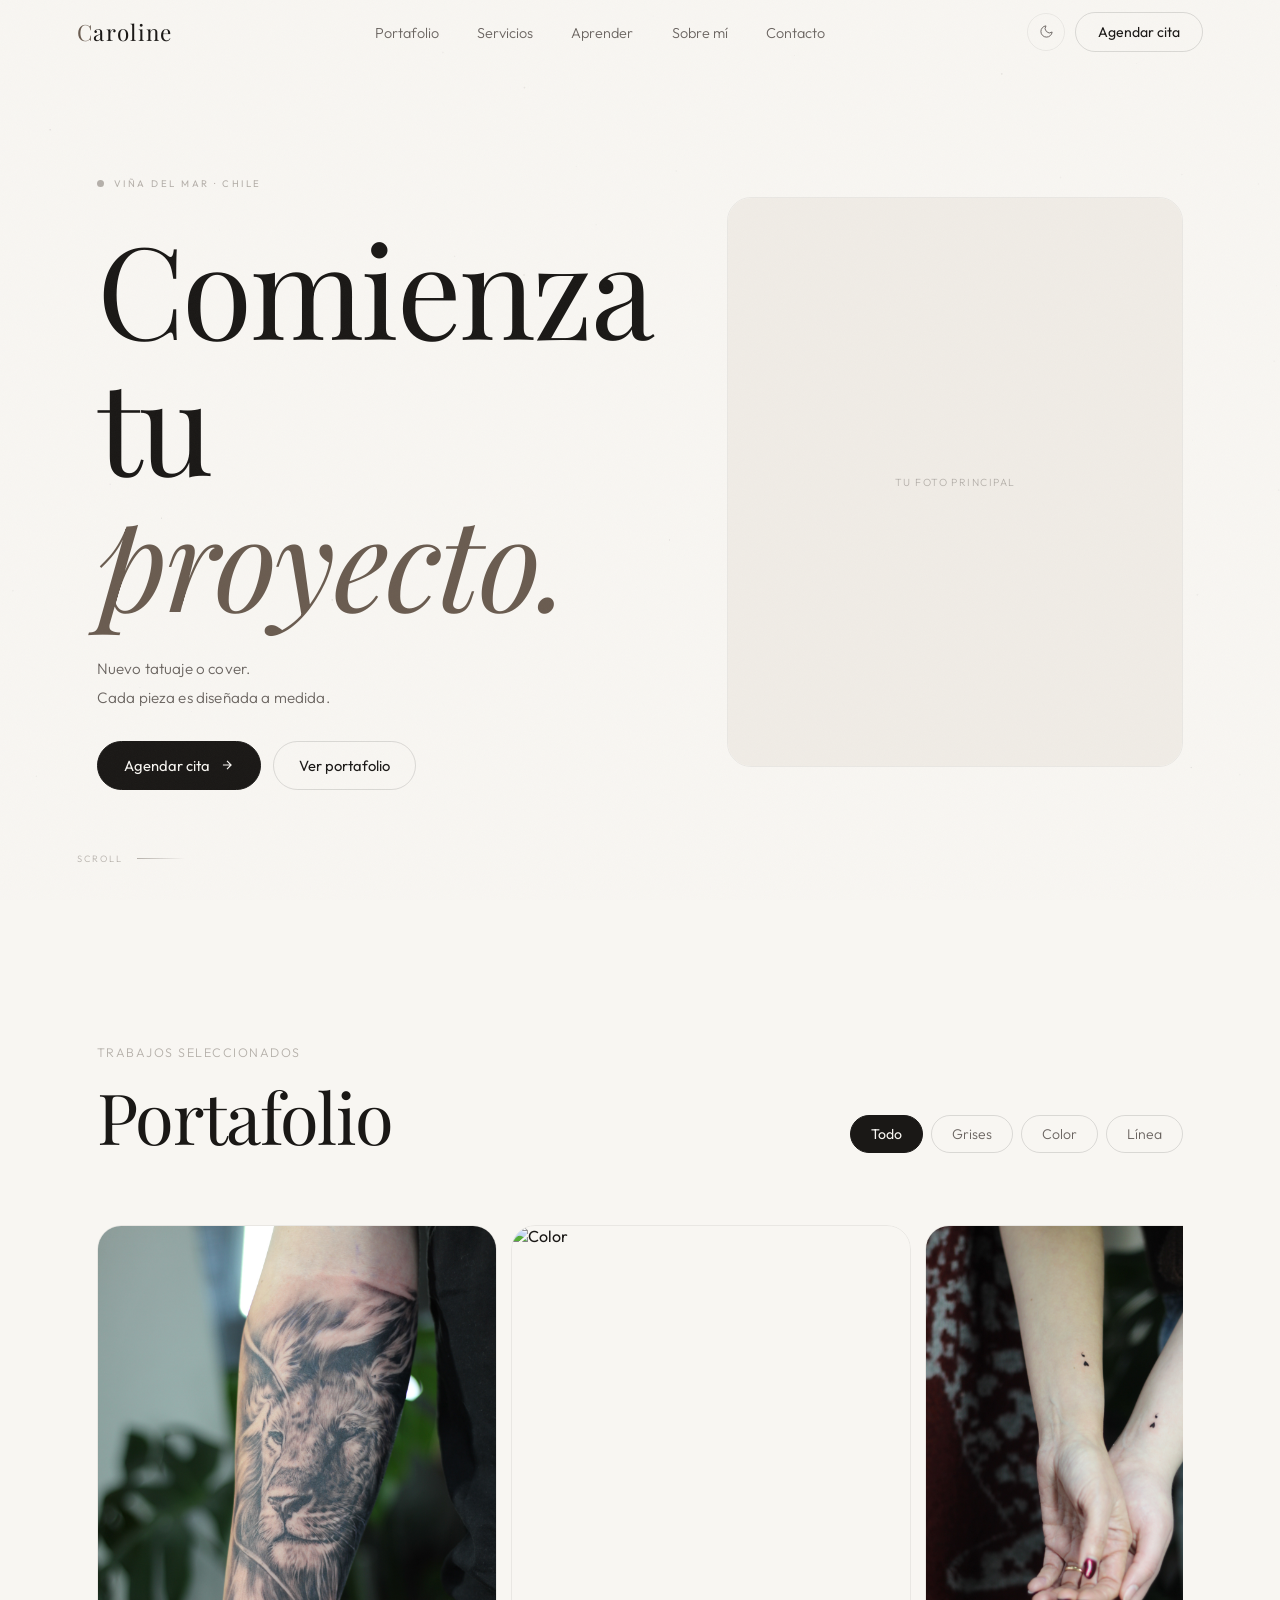
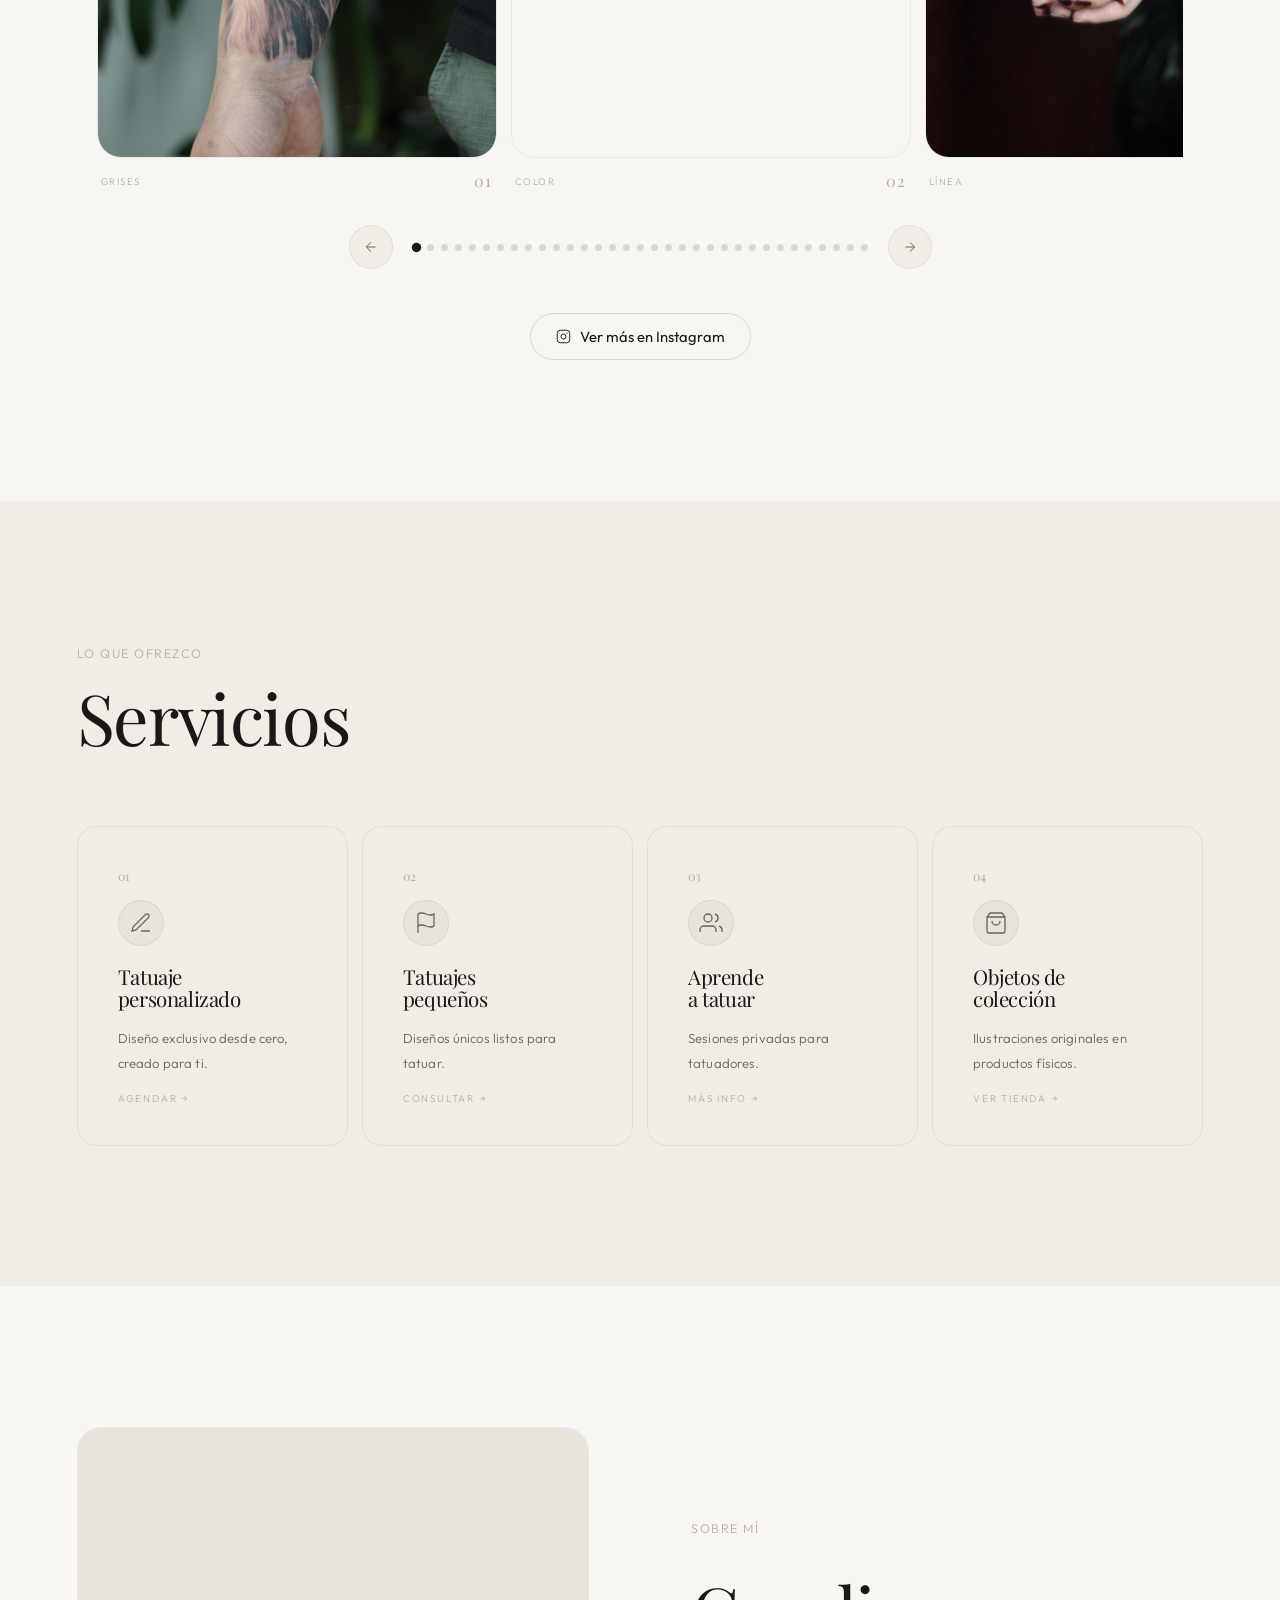
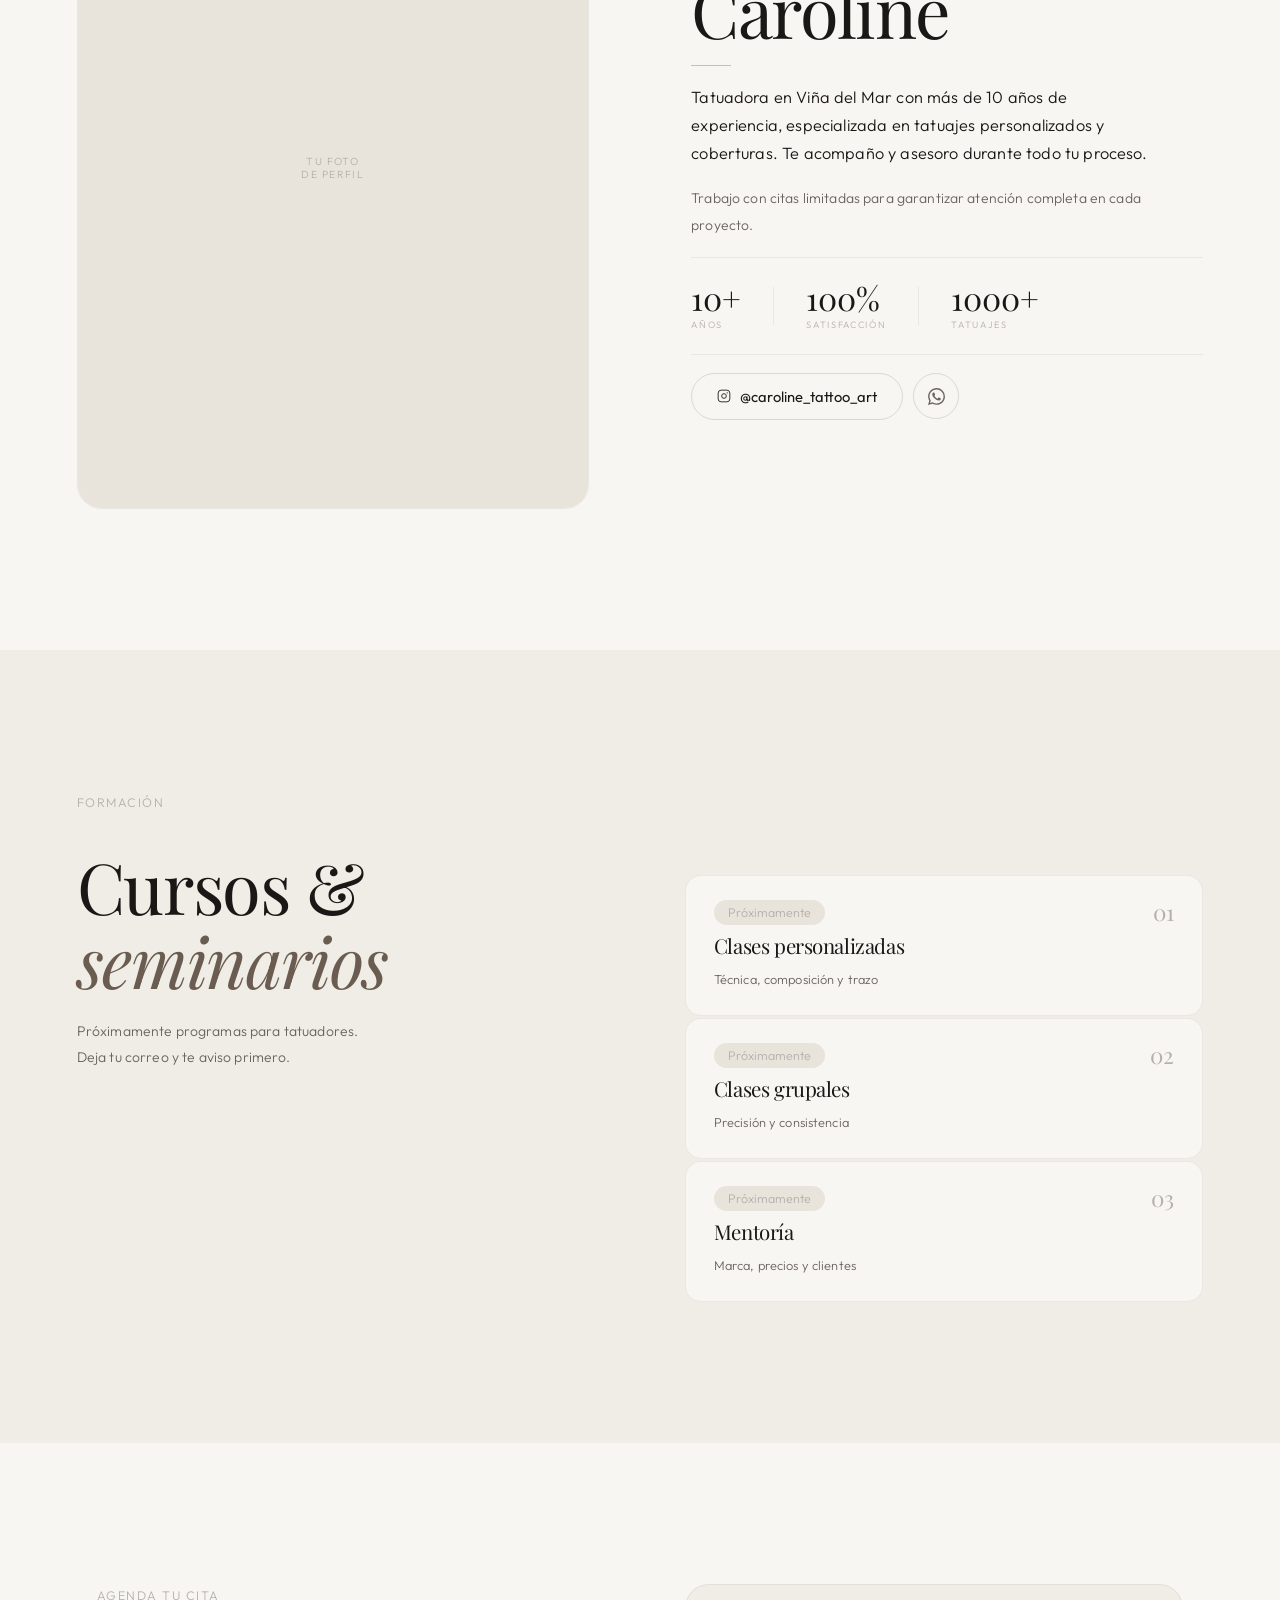
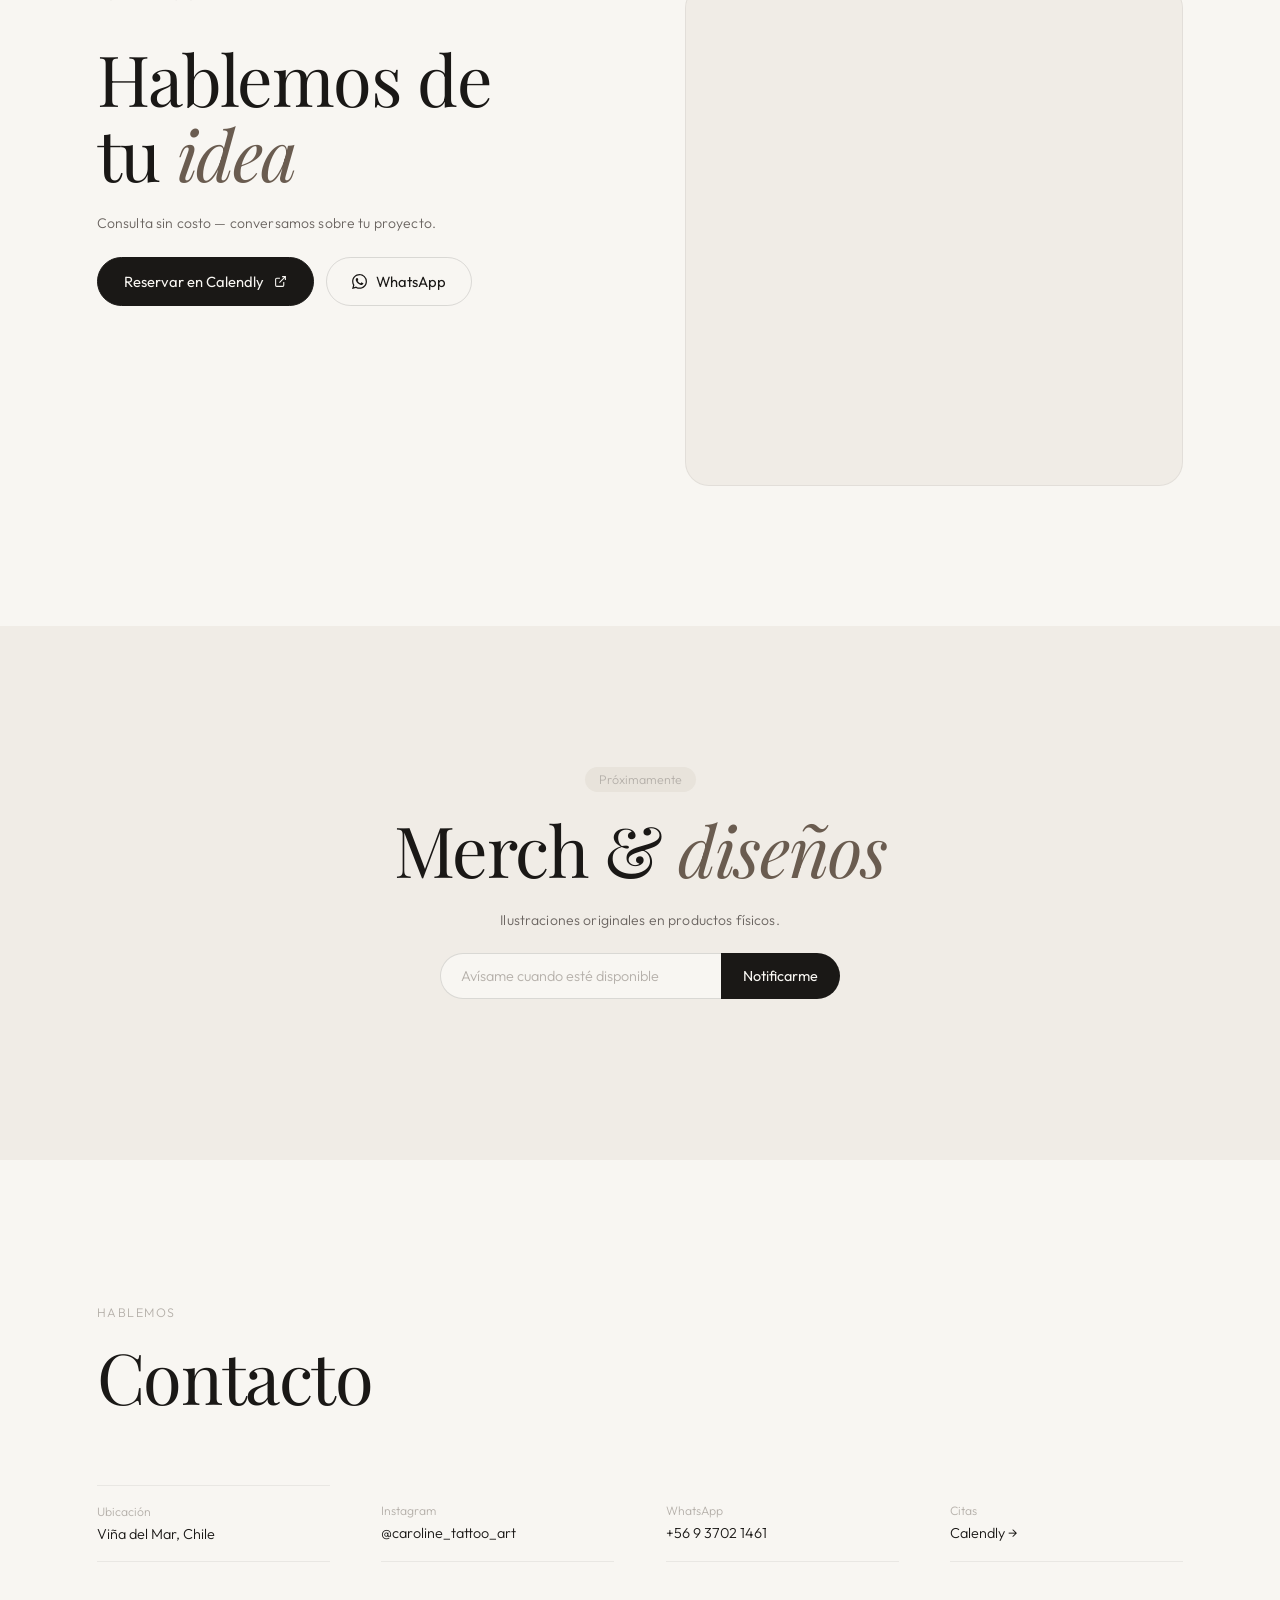
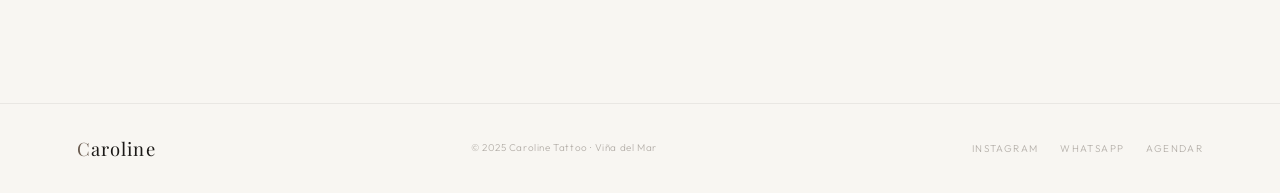
==== commit 1ef0dec0: "feat: interleave portfolio categories" ====
--- a/index.html
+++ b/index.html
@@ -80,204 +80,39 @@
     </div>
     <div class="carousel-outer">
       <div class="carousel" id="carousel">
-        <div class="slide" data-category="grises">
-          <div class="slide-inner">
-            <div class="slide-img"><img src="img/portafolio/grises/IMG_1212.JPG" alt="Grises" loading="lazy"></div>
-            <div class="slide-meta"><span>Grises</span><span class="slide-num">01</span></div>
-          </div>
-        </div>
-        <div class="slide" data-category="grises">
-          <div class="slide-inner">
-            <div class="slide-img"><img src="img/portafolio/grises/IMG_1728.JPG" alt="Grises" loading="lazy"></div>
-            <div class="slide-meta"><span>Grises</span><span class="slide-num">02</span></div>
-          </div>
-        </div>
-        <div class="slide" data-category="grises">
-          <div class="slide-inner">
-            <div class="slide-img"><img src="img/portafolio/grises/IMG_4310.JPG" alt="Grises" loading="lazy"></div>
-            <div class="slide-meta"><span>Grises</span><span class="slide-num">03</span></div>
-          </div>
-        </div>
-        <div class="slide" data-category="grises">
-          <div class="slide-inner">
-            <div class="slide-img"><img src="img/portafolio/grises/IMG_8538.JPG" alt="Grises" loading="lazy"></div>
-            <div class="slide-meta"><span>Grises</span><span class="slide-num">04</span></div>
-          </div>
-        </div>
-        <div class="slide" data-category="grises">
-          <div class="slide-inner">
-            <div class="slide-img"><img src="img/portafolio/grises/IMG_9058.JPG" alt="Grises" loading="lazy"></div>
-            <div class="slide-meta"><span>Grises</span><span class="slide-num">05</span></div>
-          </div>
-        </div>
-        <div class="slide" data-category="grises">
-          <div class="slide-inner">
-            <div class="slide-img"><img src="img/portafolio/grises/IMG_9251.JPG" alt="Grises" loading="lazy"></div>
-            <div class="slide-meta"><span>Grises</span><span class="slide-num">06</span></div>
-          </div>
-        </div>
-        <div class="slide" data-category="grises">
-          <div class="slide-inner">
-            <div class="slide-img"><img src="img/portafolio/grises/IMG_9288.JPG" alt="Grises" loading="lazy"></div>
-            <div class="slide-meta"><span>Grises</span><span class="slide-num">07</span></div>
-          </div>
-        </div>
-        <div class="slide" data-category="grises">
-          <div class="slide-inner">
-            <div class="slide-img"><img src="img/portafolio/grises/IMG_9471.JPG" alt="Grises" loading="lazy"></div>
-            <div class="slide-meta"><span>Grises</span><span class="slide-num">08</span></div>
-          </div>
-        </div>
-        <div class="slide" data-category="grises">
-          <div class="slide-inner">
-            <div class="slide-img"><img src="img/portafolio/grises/IMG_9698.JPG" alt="Grises" loading="lazy"></div>
-            <div class="slide-meta"><span>Grises</span><span class="slide-num">09</span></div>
-          </div>
-        </div>
-        <div class="slide" data-category="grises">
-          <div class="slide-inner">
-            <div class="slide-img"><img src="img/portafolio/grises/IMG_9885.JPG" alt="Grises" loading="lazy"></div>
-            <div class="slide-meta"><span>Grises</span><span class="slide-num">10</span></div>
-          </div>
-        </div>
-        <div class="slide" data-category="color">
-          <div class="slide-inner">
-            <div class="slide-img"><img src="img/portafolio/color/IMG_0008.JPG" alt="Color" loading="lazy"></div>
-            <div class="slide-meta"><span>Color</span><span class="slide-num">01</span></div>
-          </div>
-        </div>
-        <div class="slide" data-category="color">
-          <div class="slide-inner">
-            <div class="slide-img"><img src="img/portafolio/color/IMG_0170.JPG" alt="Color" loading="lazy"></div>
-            <div class="slide-meta"><span>Color</span><span class="slide-num">02</span></div>
-          </div>
-        </div>
-        <div class="slide" data-category="color">
-          <div class="slide-inner">
-            <div class="slide-img"><img src="img/portafolio/color/IMG_0798.JPG" alt="Color" loading="lazy"></div>
-            <div class="slide-meta"><span>Color</span><span class="slide-num">03</span></div>
-          </div>
-        </div>
-        <div class="slide" data-category="color">
-          <div class="slide-inner">
-            <div class="slide-img"><img src="img/portafolio/color/IMG_5331.JPG" alt="Color" loading="lazy"></div>
-            <div class="slide-meta"><span>Color</span><span class="slide-num">04</span></div>
-          </div>
-        </div>
-        <div class="slide" data-category="color">
-          <div class="slide-inner">
-            <div class="slide-img"><img src="img/portafolio/color/IMG_9462.JPG" alt="Color" loading="lazy"></div>
-            <div class="slide-meta"><span>Color</span><span class="slide-num">05</span></div>
-          </div>
-        </div>
-        <div class="slide" data-category="color">
-          <div class="slide-inner">
-            <div class="slide-img"><img src="img/portafolio/color/IMG_9482.JPG" alt="Color" loading="lazy"></div>
-            <div class="slide-meta"><span>Color</span><span class="slide-num">06</span></div>
-          </div>
-        </div>
-        <div class="slide" data-category="color">
-          <div class="slide-inner">
-            <div class="slide-img"><img src="img/portafolio/color/IMG_9550.JPG" alt="Color" loading="lazy"></div>
-            <div class="slide-meta"><span>Color</span><span class="slide-num">07</span></div>
-          </div>
-        </div>
-        <div class="slide" data-category="color">
-          <div class="slide-inner">
-            <div class="slide-img"><img src="img/portafolio/color/IMG_9564.JPG" alt="Color" loading="lazy"></div>
-            <div class="slide-meta"><span>Color</span><span class="slide-num">08</span></div>
-          </div>
-        </div>
-        <div class="slide" data-category="color">
-          <div class="slide-inner">
-            <div class="slide-img"><img src="img/portafolio/color/IMG_9676.JPG" alt="Color" loading="lazy"></div>
-            <div class="slide-meta"><span>Color</span><span class="slide-num">09</span></div>
-          </div>
-        </div>
-        <div class="slide" data-category="linea">
-          <div class="slide-inner">
-            <div class="slide-img"><img src="img/portafolio/linea/IMG_1370.JPG" alt="Línea" loading="lazy"></div>
-            <div class="slide-meta"><span>Línea</span><span class="slide-num">01</span></div>
-          </div>
-        </div>
-        <div class="slide" data-category="linea">
-          <div class="slide-inner">
-            <div class="slide-img"><img src="img/portafolio/linea/IMG_1374.JPG" alt="Línea" loading="lazy"></div>
-            <div class="slide-meta"><span>Línea</span><span class="slide-num">02</span></div>
-          </div>
-        </div>
-        <div class="slide" data-category="linea">
-          <div class="slide-inner">
-            <div class="slide-img"><img src="img/portafolio/linea/IMG_1502.JPG" alt="Línea" loading="lazy"></div>
-            <div class="slide-meta"><span>Línea</span><span class="slide-num">03</span></div>
-          </div>
-        </div>
-        <div class="slide" data-category="linea">
-          <div class="slide-inner">
-            <div class="slide-img"><img src="img/portafolio/linea/IMG_1690.JPG" alt="Línea" loading="lazy"></div>
-            <div class="slide-meta"><span>Línea</span><span class="slide-num">04</span></div>
-          </div>
-        </div>
-        <div class="slide" data-category="linea">
-          <div class="slide-inner">
-            <div class="slide-img"><img src="img/portafolio/linea/IMG_8497.JPG" alt="Línea" loading="lazy"></div>
-            <div class="slide-meta"><span>Línea</span><span class="slide-num">05</span></div>
-          </div>
-        </div>
-        <div class="slide" data-category="linea">
-          <div class="slide-inner">
-            <div class="slide-img"><img src="img/portafolio/linea/IMG_9033.JPG" alt="Línea" loading="lazy"></div>
-            <div class="slide-meta"><span>Línea</span><span class="slide-num">06</span></div>
-          </div>
-        </div>
-        <div class="slide" data-category="linea">
-          <div class="slide-inner">
-            <div class="slide-img"><img src="img/portafolio/linea/IMG_9127.JPG" alt="Línea" loading="lazy"></div>
-            <div class="slide-meta"><span>Línea</span><span class="slide-num">07</span></div>
-          </div>
-        </div>
-        <div class="slide" data-category="linea">
-          <div class="slide-inner">
-            <div class="slide-img"><img src="img/portafolio/linea/IMG_9241.JPG" alt="Línea" loading="lazy"></div>
-            <div class="slide-meta"><span>Línea</span><span class="slide-num">08</span></div>
-          </div>
-        </div>
-        <div class="slide" data-category="linea">
-          <div class="slide-inner">
-            <div class="slide-img"><img src="img/portafolio/linea/IMG_9406.JPG" alt="Línea" loading="lazy"></div>
-            <div class="slide-meta"><span>Línea</span><span class="slide-num">09</span></div>
-          </div>
-        </div>
-        <div class="slide" data-category="linea">
-          <div class="slide-inner">
-            <div class="slide-img"><img src="img/portafolio/linea/IMG_9516.JPG" alt="Línea" loading="lazy"></div>
-            <div class="slide-meta"><span>Línea</span><span class="slide-num">10</span></div>
-          </div>
-        </div>
-        <div class="slide" data-category="linea">
-          <div class="slide-inner">
-            <div class="slide-img"><img src="img/portafolio/linea/IMG_9622.JPG" alt="Línea" loading="lazy"></div>
-            <div class="slide-meta"><span>Línea</span><span class="slide-num">11</span></div>
-          </div>
-        </div>
-        <div class="slide" data-category="linea">
-          <div class="slide-inner">
-            <div class="slide-img"><img src="img/portafolio/linea/IMG_9648.JPG" alt="Línea" loading="lazy"></div>
-            <div class="slide-meta"><span>Línea</span><span class="slide-num">12</span></div>
-          </div>
-        </div>
-        <div class="slide" data-category="linea">
-          <div class="slide-inner">
-            <div class="slide-img"><img src="img/portafolio/linea/IMG_9660.JPG" alt="Línea" loading="lazy"></div>
-            <div class="slide-meta"><span>Línea</span><span class="slide-num">13</span></div>
-          </div>
-        </div>
-        <div class="slide" data-category="linea">
-          <div class="slide-inner">
-            <div class="slide-img"><img src="img/portafolio/linea/IMG_9898.JPG" alt="Línea" loading="lazy"></div>
-            <div class="slide-meta"><span>Línea</span><span class="slide-num">14</span></div>
-          </div>
-        </div>
+        <div class="slide" data-category="grises"><div class="slide-inner"><div class="slide-img"><img src="img/portafolio/grises/IMG_1212.JPG" alt="Grises" loading="lazy"></div><div class="slide-meta"><span>Grises</span><span class="slide-num">01</span></div></div></div>
+        <div class="slide" data-category="color"><div class="slide-inner"><div class="slide-img"><img src="img/portafolio/color/IMG_0008.JPG" alt="Color" loading="lazy"></div><div class="slide-meta"><span>Color</span><span class="slide-num">02</span></div></div></div>
+        <div class="slide" data-category="linea"><div class="slide-inner"><div class="slide-img"><img src="img/portafolio/linea/IMG_1370.JPG" alt="Línea" loading="lazy"></div><div class="slide-meta"><span>Línea</span><span class="slide-num">03</span></div></div></div>
+        <div class="slide" data-category="grises"><div class="slide-inner"><div class="slide-img"><img src="img/portafolio/grises/IMG_1728.JPG" alt="Grises" loading="lazy"></div><div class="slide-meta"><span>Grises</span><span class="slide-num">04</span></div></div></div>
+        <div class="slide" data-category="color"><div class="slide-inner"><div class="slide-img"><img src="img/portafolio/color/IMG_0170.JPG" alt="Color" loading="lazy"></div><div class="slide-meta"><span>Color</span><span class="slide-num">05</span></div></div></div>
+        <div class="slide" data-category="linea"><div class="slide-inner"><div class="slide-img"><img src="img/portafolio/linea/IMG_1374.JPG" alt="Línea" loading="lazy"></div><div class="slide-meta"><span>Línea</span><span class="slide-num">06</span></div></div></div>
+        <div class="slide" data-category="grises"><div class="slide-inner"><div class="slide-img"><img src="img/portafolio/grises/IMG_4310.JPG" alt="Grises" loading="lazy"></div><div class="slide-meta"><span>Grises</span><span class="slide-num">07</span></div></div></div>
+        <div class="slide" data-category="color"><div class="slide-inner"><div class="slide-img"><img src="img/portafolio/color/IMG_0798.JPG" alt="Color" loading="lazy"></div><div class="slide-meta"><span>Color</span><span class="slide-num">08</span></div></div></div>
+        <div class="slide" data-category="linea"><div class="slide-inner"><div class="slide-img"><img src="img/portafolio/linea/IMG_1502.JPG" alt="Línea" loading="lazy"></div><div class="slide-meta"><span>Línea</span><span class="slide-num">09</span></div></div></div>
+        <div class="slide" data-category="grises"><div class="slide-inner"><div class="slide-img"><img src="img/portafolio/grises/IMG_8538.JPG" alt="Grises" loading="lazy"></div><div class="slide-meta"><span>Grises</span><span class="slide-num">10</span></div></div></div>
+        <div class="slide" data-category="color"><div class="slide-inner"><div class="slide-img"><img src="img/portafolio/color/IMG_5331.JPG" alt="Color" loading="lazy"></div><div class="slide-meta"><span>Color</span><span class="slide-num">11</span></div></div></div>
+        <div class="slide" data-category="linea"><div class="slide-inner"><div class="slide-img"><img src="img/portafolio/linea/IMG_1690.JPG" alt="Línea" loading="lazy"></div><div class="slide-meta"><span>Línea</span><span class="slide-num">12</span></div></div></div>
+        <div class="slide" data-category="grises"><div class="slide-inner"><div class="slide-img"><img src="img/portafolio/grises/IMG_9058.JPG" alt="Grises" loading="lazy"></div><div class="slide-meta"><span>Grises</span><span class="slide-num">13</span></div></div></div>
+        <div class="slide" data-category="color"><div class="slide-inner"><div class="slide-img"><img src="img/portafolio/color/IMG_9462.JPG" alt="Color" loading="lazy"></div><div class="slide-meta"><span>Color</span><span class="slide-num">14</span></div></div></div>
+        <div class="slide" data-category="linea"><div class="slide-inner"><div class="slide-img"><img src="img/portafolio/linea/IMG_8497.JPG" alt="Línea" loading="lazy"></div><div class="slide-meta"><span>Línea</span><span class="slide-num">15</span></div></div></div>
+        <div class="slide" data-category="grises"><div class="slide-inner"><div class="slide-img"><img src="img/portafolio/grises/IMG_9251.JPG" alt="Grises" loading="lazy"></div><div class="slide-meta"><span>Grises</span><span class="slide-num">16</span></div></div></div>
+        <div class="slide" data-category="color"><div class="slide-inner"><div class="slide-img"><img src="img/portafolio/color/IMG_9482.JPG" alt="Color" loading="lazy"></div><div class="slide-meta"><span>Color</span><span class="slide-num">17</span></div></div></div>
+        <div class="slide" data-category="linea"><div class="slide-inner"><div class="slide-img"><img src="img/portafolio/linea/IMG_9033.JPG" alt="Línea" loading="lazy"></div><div class="slide-meta"><span>Línea</span><span class="slide-num">18</span></div></div></div>
+        <div class="slide" data-category="grises"><div class="slide-inner"><div class="slide-img"><img src="img/portafolio/grises/IMG_9288.JPG" alt="Grises" loading="lazy"></div><div class="slide-meta"><span>Grises</span><span class="slide-num">19</span></div></div></div>
+        <div class="slide" data-category="color"><div class="slide-inner"><div class="slide-img"><img src="img/portafolio/color/IMG_9550.JPG" alt="Color" loading="lazy"></div><div class="slide-meta"><span>Color</span><span class="slide-num">20</span></div></div></div>
+        <div class="slide" data-category="linea"><div class="slide-inner"><div class="slide-img"><img src="img/portafolio/linea/IMG_9127.JPG" alt="Línea" loading="lazy"></div><div class="slide-meta"><span>Línea</span><span class="slide-num">21</span></div></div></div>
+        <div class="slide" data-category="grises"><div class="slide-inner"><div class="slide-img"><img src="img/portafolio/grises/IMG_9471.JPG" alt="Grises" loading="lazy"></div><div class="slide-meta"><span>Grises</span><span class="slide-num">22</span></div></div></div>
+        <div class="slide" data-category="color"><div class="slide-inner"><div class="slide-img"><img src="img/portafolio/color/IMG_9564.JPG" alt="Color" loading="lazy"></div><div class="slide-meta"><span>Color</span><span class="slide-num">23</span></div></div></div>
+        <div class="slide" data-category="linea"><div class="slide-inner"><div class="slide-img"><img src="img/portafolio/linea/IMG_9241.JPG" alt="Línea" loading="lazy"></div><div class="slide-meta"><span>Línea</span><span class="slide-num">24</span></div></div></div>
+        <div class="slide" data-category="grises"><div class="slide-inner"><div class="slide-img"><img src="img/portafolio/grises/IMG_9698.JPG" alt="Grises" loading="lazy"></div><div class="slide-meta"><span>Grises</span><span class="slide-num">25</span></div></div></div>
+        <div class="slide" data-category="color"><div class="slide-inner"><div class="slide-img"><img src="img/portafolio/color/IMG_9676.JPG" alt="Color" loading="lazy"></div><div class="slide-meta"><span>Color</span><span class="slide-num">26</span></div></div></div>
+        <div class="slide" data-category="linea"><div class="slide-inner"><div class="slide-img"><img src="img/portafolio/linea/IMG_9406.JPG" alt="Línea" loading="lazy"></div><div class="slide-meta"><span>Línea</span><span class="slide-num">27</span></div></div></div>
+        <div class="slide" data-category="grises"><div class="slide-inner"><div class="slide-img"><img src="img/portafolio/grises/IMG_9885.JPG" alt="Grises" loading="lazy"></div><div class="slide-meta"><span>Grises</span><span class="slide-num">28</span></div></div></div>
+        <div class="slide" data-category="linea"><div class="slide-inner"><div class="slide-img"><img src="img/portafolio/linea/IMG_9516.JPG" alt="Línea" loading="lazy"></div><div class="slide-meta"><span>Línea</span><span class="slide-num">29</span></div></div></div>
+        <div class="slide" data-category="linea"><div class="slide-inner"><div class="slide-img"><img src="img/portafolio/linea/IMG_9622.JPG" alt="Línea" loading="lazy"></div><div class="slide-meta"><span>Línea</span><span class="slide-num">30</span></div></div></div>
+        <div class="slide" data-category="linea"><div class="slide-inner"><div class="slide-img"><img src="img/portafolio/linea/IMG_9648.JPG" alt="Línea" loading="lazy"></div><div class="slide-meta"><span>Línea</span><span class="slide-num">31</span></div></div></div>
+        <div class="slide" data-category="linea"><div class="slide-inner"><div class="slide-img"><img src="img/portafolio/linea/IMG_9660.JPG" alt="Línea" loading="lazy"></div><div class="slide-meta"><span>Línea</span><span class="slide-num">32</span></div></div></div>
+        <div class="slide" data-category="linea"><div class="slide-inner"><div class="slide-img"><img src="img/portafolio/linea/IMG_9898.JPG" alt="Línea" loading="lazy"></div><div class="slide-meta"><span>Línea</span><span class="slide-num">33</span></div></div></div>
       </div>
       <div class="carousel-controls">
         <button class="car-btn" id="carPrev" aria-label="Anterior">
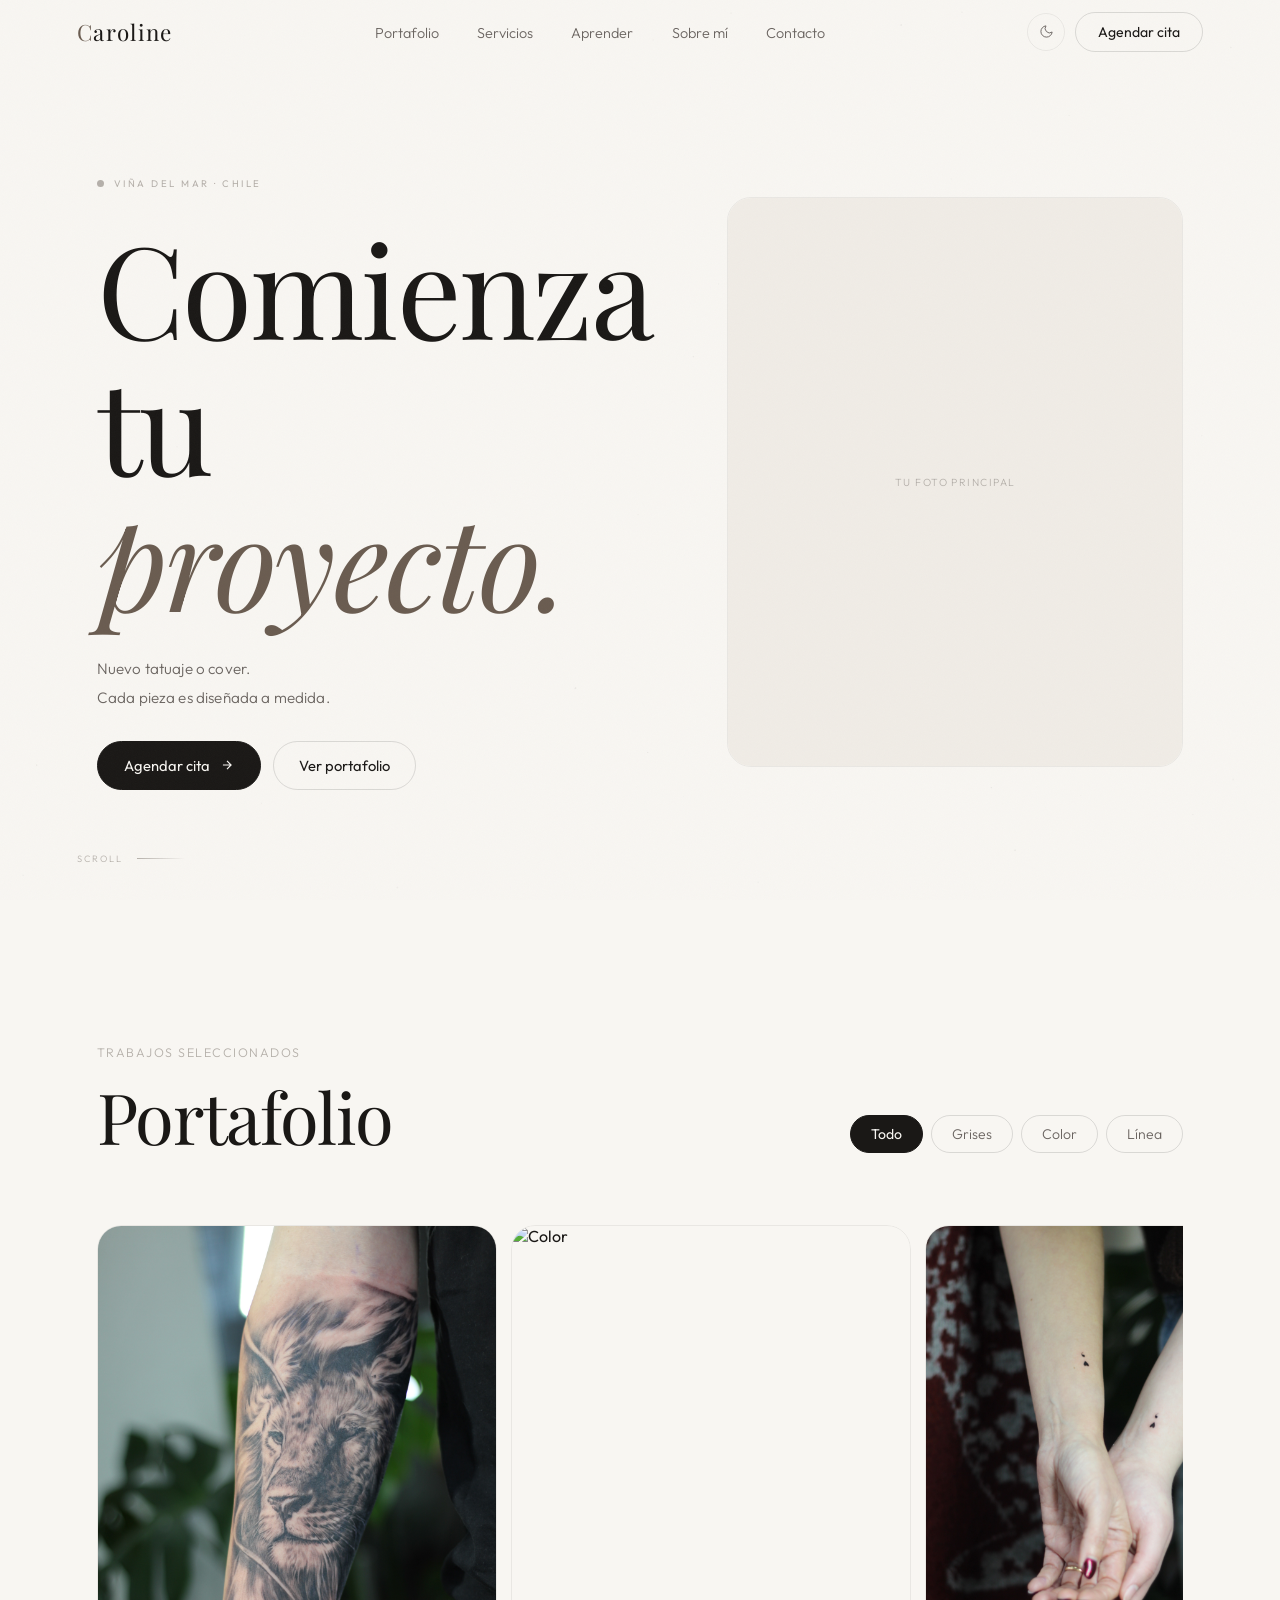
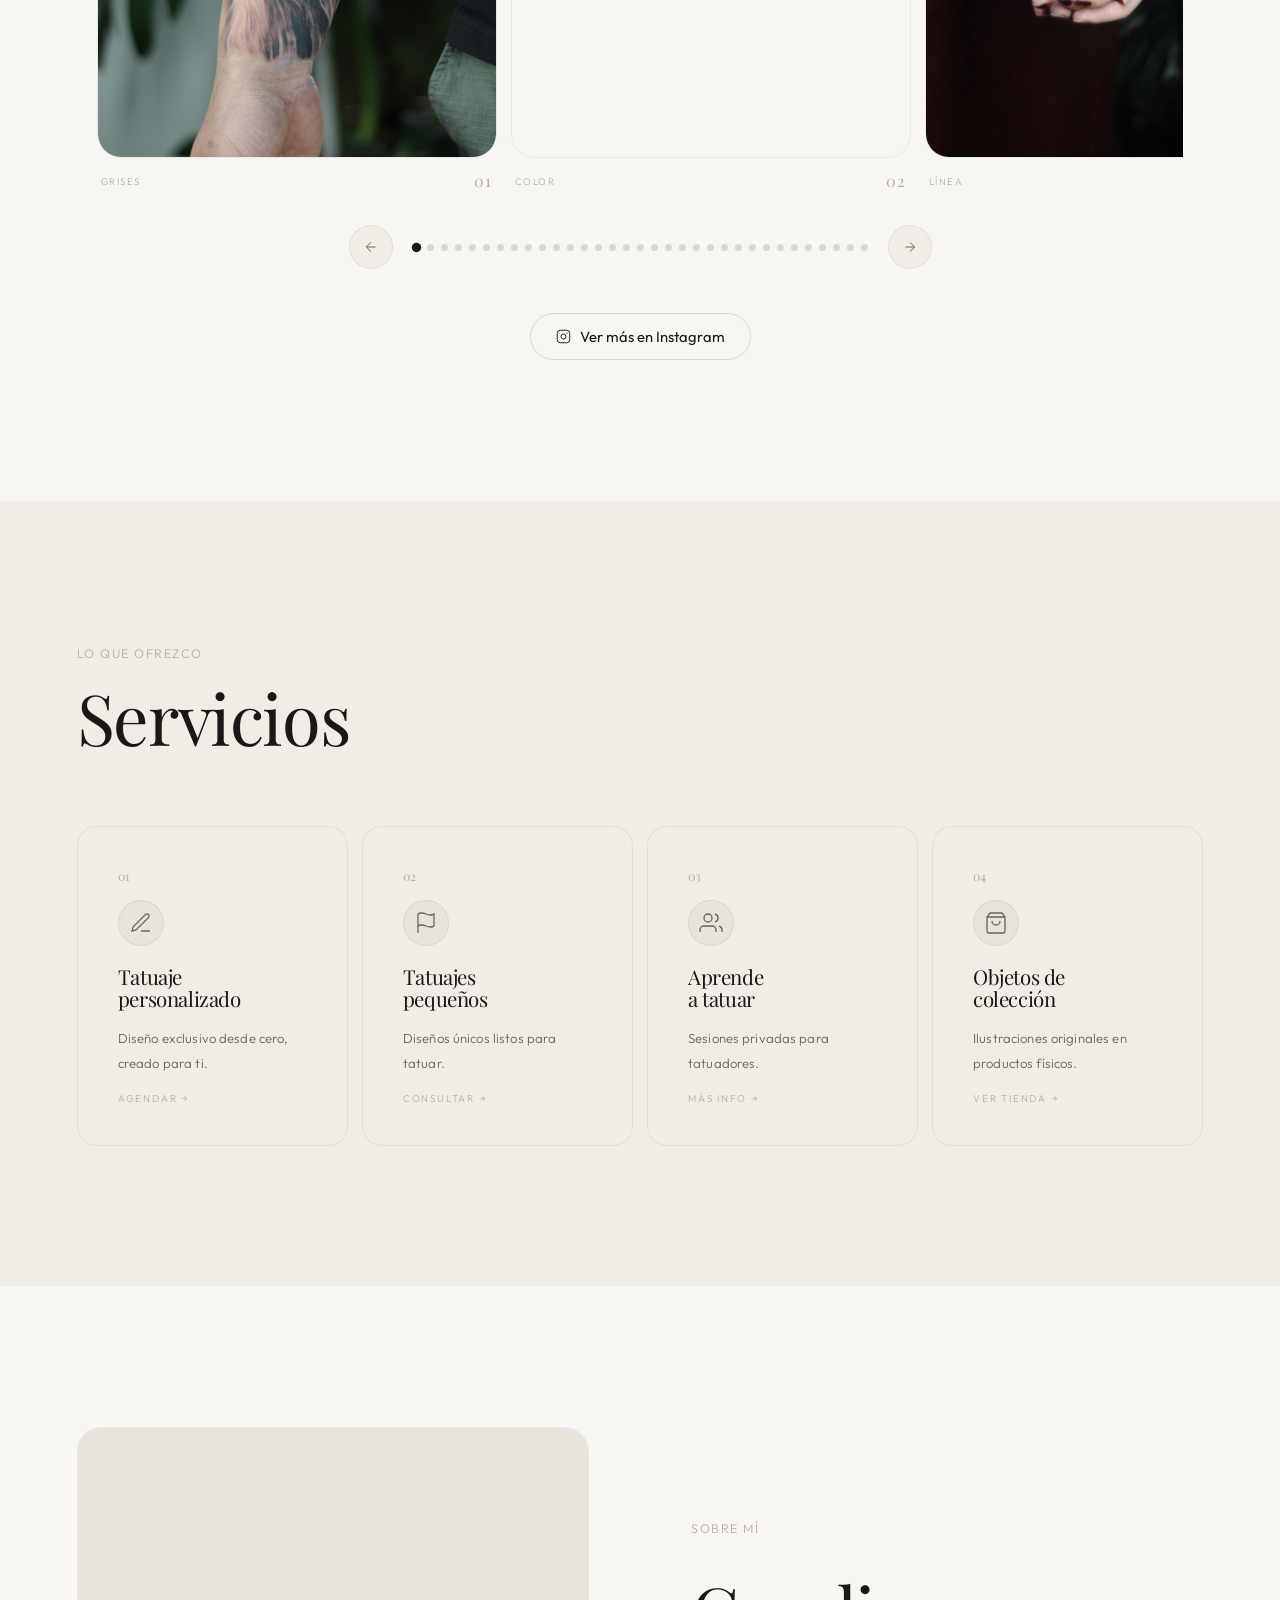
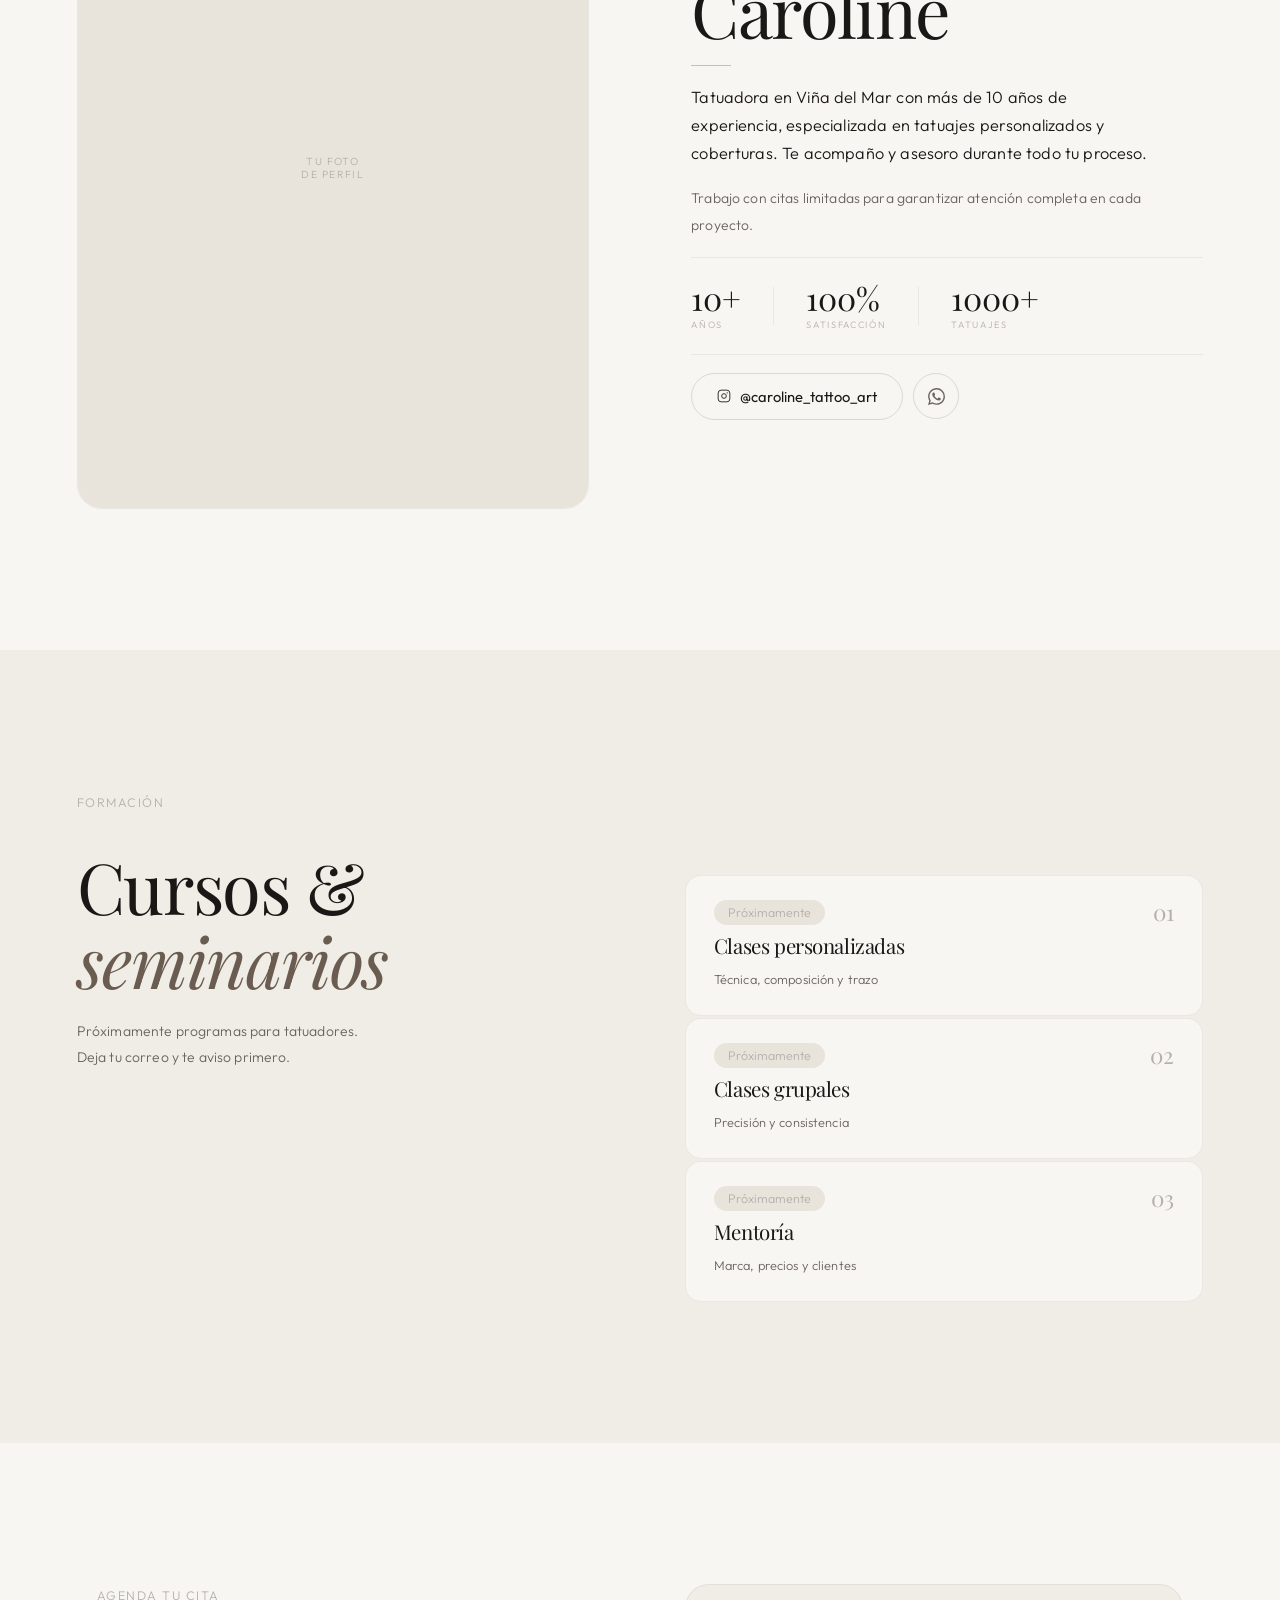
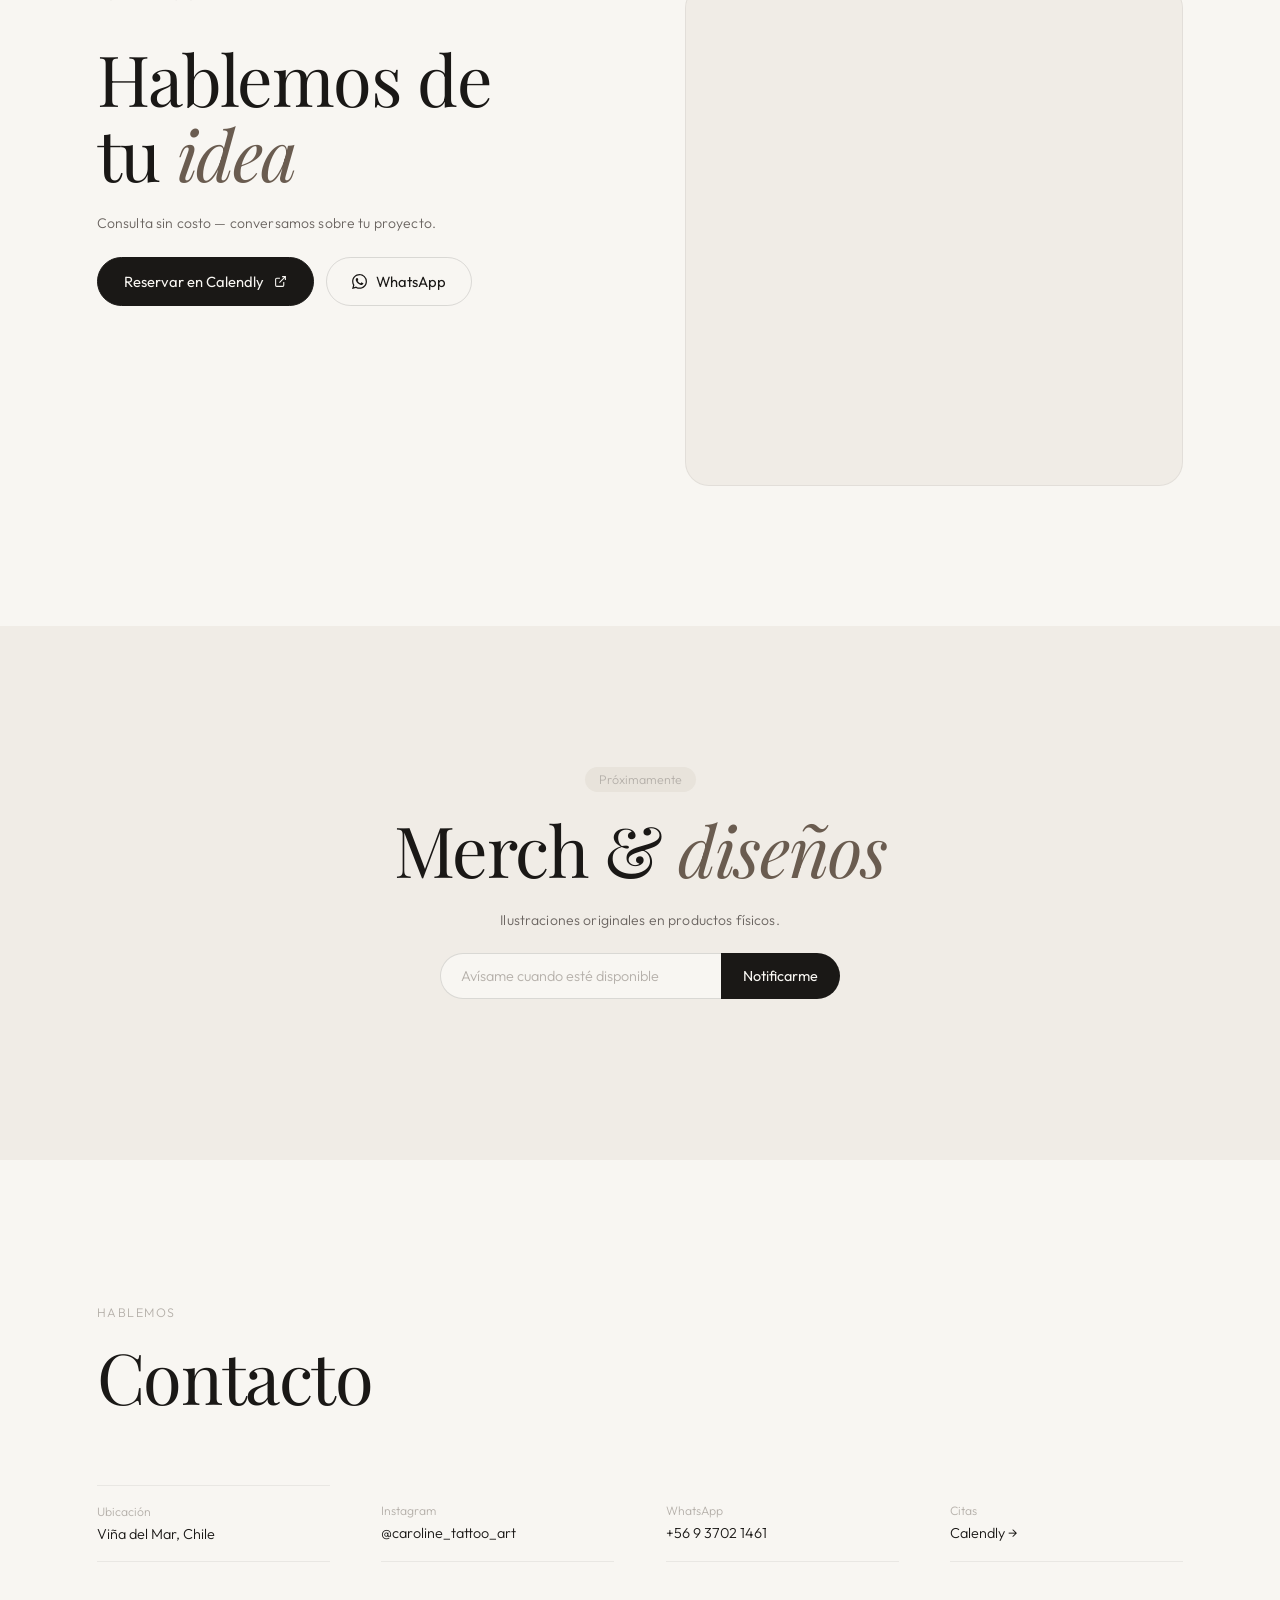
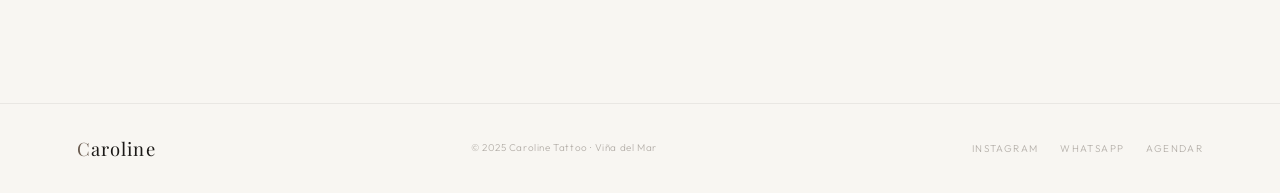
==== commit 0bf069bd: "fix: mobile overflow + performance optimization" ====
--- a/index.html
+++ b/index.html
@@ -2,12 +2,13 @@
 <html lang="es" data-theme="dark">
 <head>
   <meta charset="UTF-8" />
-  <meta name="viewport" content="width=device-width, initial-scale=1.0" />
+  <meta name="viewport" content="width=device-width, initial-scale=1.0, viewport-fit=cover" />
+  <meta name="theme-color" content="#0a0a0a" />
   <title>Caroline Tattoo — Viña del Mar</title>
-  <meta name="description" content="Tatuadora profesional en Viña del Mar. Blackwork, linework y diseños personalizados." />
+  <meta name="description" content="Tatuadora profesional en Viña del Mar. Tatuajes personalizados y coberturas." />
   <link rel="preconnect" href="https://fonts.googleapis.com" />
   <link rel="preconnect" href="https://fonts.gstatic.com" crossorigin />
-  <link href="https://fonts.googleapis.com/css2?family=Playfair+Display:ital,wght@0,400;0,500;1,400;1,500&family=Outfit:wght@200;300;400&display=swap" rel="stylesheet" />
+  <link href="https://fonts.googleapis.com/css2?family=Playfair+Display:ital,wght@0,400;1,400&family=Outfit:wght@300;400&display=swap" rel="stylesheet" />
   <link rel="stylesheet" href="styles.css" />
 </head>
 <body>
--- a/styles.css
+++ b/styles.css
@@ -52,7 +52,7 @@
 }
 
 *, *::before, *::after { box-sizing: border-box; margin: 0; padding: 0; }
-html { scroll-behavior: smooth; font-size: 16px; }
+html { scroll-behavior: smooth; font-size: 16px; overflow-x: hidden; }
 body {
   font-family: var(--font-b);
   background: var(--bg);
@@ -61,6 +61,7 @@
   -webkit-font-smoothing: antialiased;
   -moz-osx-font-smoothing: grayscale;
   transition: background .45s var(--ease), color .45s var(--ease);
+  width: 100%;
 }
 img { display: block; width: 100%; height: 100%; object-fit: cover; }
 a { color: inherit; text-decoration: none; }
@@ -76,10 +77,14 @@
   background-size: 200px 200px;
 }
 
-/* Canvas */
+/* Canvas — solo desktop */
 #canvas {
   position: fixed; inset: 0; z-index: 0;
   pointer-events: none; opacity: .4;
+}
+@media (max-width: 768px) {
+  #canvas { display: none; }
+  .noise { display: none; }
 }
 
 /* Typography */
@@ -329,7 +334,7 @@
 
 .hero-badge {
   position: absolute;
-  bottom: 24px; left: -10px;
+  bottom: 24px; left: 12px;
   display: flex; align-items: center; gap: 8px;
   padding: 10px 20px;
   background: color-mix(in srgb, var(--bg) 82%, transparent);
@@ -348,7 +353,7 @@
 
 .hero-stat-float {
   position: absolute;
-  top: 20px; right: -16px;
+  top: 20px; right: 12px;
   display: flex; flex-direction: column; gap: 2px;
   padding: 14px 18px;
   background: color-mix(in srgb, var(--bg) 82%, transparent);
@@ -380,8 +385,8 @@
 }
 
 @keyframes pulse { 0%, 100% { opacity: 1; transform: scale(1); } 50% { opacity: .4; transform: scale(.75); } }
-@keyframes heroIn { from { opacity: 0; transform: translateY(24px); } to { opacity: 1; transform: translateY(0); } }
-@keyframes heroFade { from { opacity: 0; transform: translateX(16px); } to { opacity: 1; transform: translateX(0); } }
+@keyframes heroIn { from { opacity: 0; transform: translateY(20px); } to { opacity: 1; transform: translateY(0); } }
+@keyframes heroFade { from { opacity: 0; transform: translateY(12px); } to { opacity: 1; transform: translateY(0); } }
 
 /* TICKER */
 .ticker {
@@ -541,8 +546,10 @@
   gap: clamp(48px, 8vw, 104px);
   align-items: center;
   max-width: 100%;
+  width: 100%;
   padding-left: var(--pad);
   padding-right: var(--pad);
+  overflow: hidden;
 }
 .sobre-visual { position: relative; }
 .sobre-frame {
@@ -727,47 +734,171 @@
 }
 .reveal.visible { opacity: 1; transform: translateY(0); }
 
-/* Responsive */
+/* ═══════════════════════════════════════════
+   RESPONSIVE — todos los dispositivos
+═══════════════════════════════════════════ */
+
+/* Tablet landscape */
 @media (max-width: 1100px) {
   .services-grid { grid-template-columns: 1fr 1fr; }
-}
+  .hero-stat-float { display: none; }
+}
+
+/* Tablet portrait */
 @media (max-width: 860px) {
-  .sobre { grid-template-columns: 1fr; }
+  .sobre {
+    grid-template-columns: 1fr;
+    padding-left: var(--pad);
+    padding-right: var(--pad);
+    max-width: var(--max);
+    margin: 0 auto;
+  }
   .sobre-ph { aspect-ratio: 4/3; min-height: 0; }
-  .sobre-tag { right: 0; }
-  .cursos-wrap, .cita-wrap { grid-template-columns: 1fr; }
+  .cursos-wrap { grid-template-columns: 1fr; }
   .cursos-right { margin-top: 0; }
-}
+  .cita-wrap { grid-template-columns: 1fr; }
+  .calendly-box { max-width: 500px; }
+  .stats .stat { padding: 0 20px; }
+  .stat:first-child { padding-left: 0; }
+}
+
+/* Mobile */
 @media (max-width: 768px) {
-  :root { --pad: 20px; }
+  :root {
+    --pad: 18px;
+    --nav-h: 60px;
+  }
+
+  /* Nav */
   .nav-links {
-    display: none; position: fixed; top: var(--nav-h); left: 0; right: 0;
-    background: var(--bg); flex-direction: column; align-items: flex-start;
-    padding: 28px var(--pad) 36px; gap: 24px; border-bottom: 1px solid var(--bdr);
+    display: none;
+    position: fixed;
+    top: var(--nav-h); left: 0; right: 0;
+    background: var(--bg);
+    flex-direction: column;
+    align-items: flex-start;
+    padding: 24px var(--pad) 32px;
+    gap: 20px;
+    border-bottom: 1px solid var(--bdr);
+    z-index: 99;
   }
   .nav-links.open { display: flex; }
-  .nav-links a { font-size: .82rem; }
+  .nav-links a { font-size: 1rem; color: var(--txt); }
   .nav-cta { display: none; }
   .hamburger { display: flex; }
-  .hero-content { grid-template-columns: 1fr; min-height: auto; padding-top: 40px; padding-bottom: 60px; }
+
+  /* Hero */
+  .hero { min-height: auto; padding-bottom: 0; }
+  .hero-content {
+    grid-template-columns: 1fr;
+    min-height: auto;
+    padding-top: 32px;
+    padding-bottom: 0;
+    gap: 28px;
+  }
   .hero-visual { order: -1; }
-  .hero-frame { aspect-ratio: 4/3; }
-  .hero-stat-float { display: none; }
-  .contacto-grid { grid-template-columns: 1fr; }
-  .form-row { grid-template-columns: 1fr; }
-  .services-grid { grid-template-columns: 1fr 1fr; }
-  .sec-head { flex-direction: column; align-items: flex-start; }
-  .footer-inner { flex-direction: column; align-items: flex-start; }
-  .slide { flex: 0 0 80vw; }
-  .hero-badge { left: 0; }
-}
+  .hero-frame {
+    aspect-ratio: 3/2;
+    border-radius: var(--r-sm);
+  }
+  .hero-text { gap: 20px; }
+  .hero-h1 { max-width: 100%; }
+  .hero-desc { max-width: 100%; font-size: .9rem; }
+  .hero-btns { flex-direction: column; align-items: flex-start; gap: 10px; }
+  .btn-fill, .btn-ghost { width: 100%; justify-content: center; }
+  .hero-scroll-hint { display: none; }
+
+  /* Sections */
+  .section {
+    padding-top: clamp(52px, 10vw, 80px);
+    padding-bottom: clamp(52px, 10vw, 80px);
+  }
+  .sec-head { flex-direction: column; align-items: flex-start; gap: 16px; }
+
+  /* Portfolio */
+  .slide { flex: 0 0 78vw; }
+  .carousel { gap: 10px; }
+  .carousel-controls { gap: 14px; margin-top: 20px; }
+
+  /* Services */
+  .services-grid {
+    grid-template-columns: 1fr;
+    gap: 10px;
+  }
+  .service-card { padding: 24px; flex-direction: row; flex-wrap: wrap; gap: 12px; align-items: flex-start; }
+  .sc-number { display: none; }
+  .service-card h3 { width: 100%; margin-top: 0; }
+  .service-card p { width: 100%; }
+
+  /* Sobre */
+  .sobre { gap: 32px; }
+  .stats { overflow-x: auto; -webkit-overflow-scrolling: touch; }
+  .stat { padding: 0 16px; min-width: 70px; }
+  .sobre-links { flex-wrap: wrap; }
+  .sobre-links .btn-ghost { flex: 1; justify-content: center; }
+
+  /* Cursos */
+  .cursos-left { gap: 16px; }
+  .waitlist { flex-direction: column; max-width: 100%; gap: 8px; }
+  .waitlist input {
+    border-right: 1.5px solid var(--bdr2);
+    border-radius: 999px;
+    width: 100%;
+  }
+  .waitlist button {
+    border-radius: 999px;
+    width: 100%;
+    text-align: center;
+    justify-content: center;
+    display: flex;
+  }
+
+  /* Cita */
+  .cita-btns { flex-direction: column; gap: 10px; }
+  .cita-btns .btn-fill,
+  .cita-btns .btn-ghost { width: 100%; justify-content: center; }
+
+  /* Contacto */
+  .contacto-info-solo {
+    grid-template-columns: 1fr;
+  }
+
+  /* Footer */
+  .footer-inner {
+    flex-direction: column;
+    align-items: flex-start;
+    gap: 12px;
+  }
+  .footer-links { flex-wrap: wrap; gap: 14px; }
+}
+
+/* Mobile pequeño */
 @media (max-width: 480px) {
-  h1 { font-size: 3.2rem; }
-  h2 { font-size: 2.4rem; }
-  .services-grid { grid-template-columns: 1fr; }
-  .hero-btns, .cita-btns { flex-direction: column; align-items: flex-start; }
-  .slide { flex: 0 0 90vw; }
-}
+  :root { --pad: 16px; }
+
+  h1 { font-size: clamp(2.8rem, 11vw, 3.5rem); }
+  h2 { font-size: clamp(2.2rem, 8vw, 2.8rem); }
+
+  .slide { flex: 0 0 88vw; }
+
+  /* Servicios en columna simple */
+  .service-card { flex-direction: column; }
+
+  /* Stats scroll horizontal limpio */
+  .stats {
+    gap: 0;
+    padding: 18px 0;
+  }
+  .sn { font-size: 1.6rem; }
+}
+
+/* Mobile muy pequeño (SE, etc) */
+@media (max-width: 360px) {
+  :root { --pad: 14px; }
+  h1 { font-size: 2.6rem; }
+  .btn-fill, .btn-ghost { padding: 12px 18px; font-size: .85rem; }
+}
+
 @media (prefers-reduced-motion: reduce) {
   *, *::before, *::after { animation-duration: .01ms !important; transition-duration: .2s !important; }
   #canvas { display: none; }
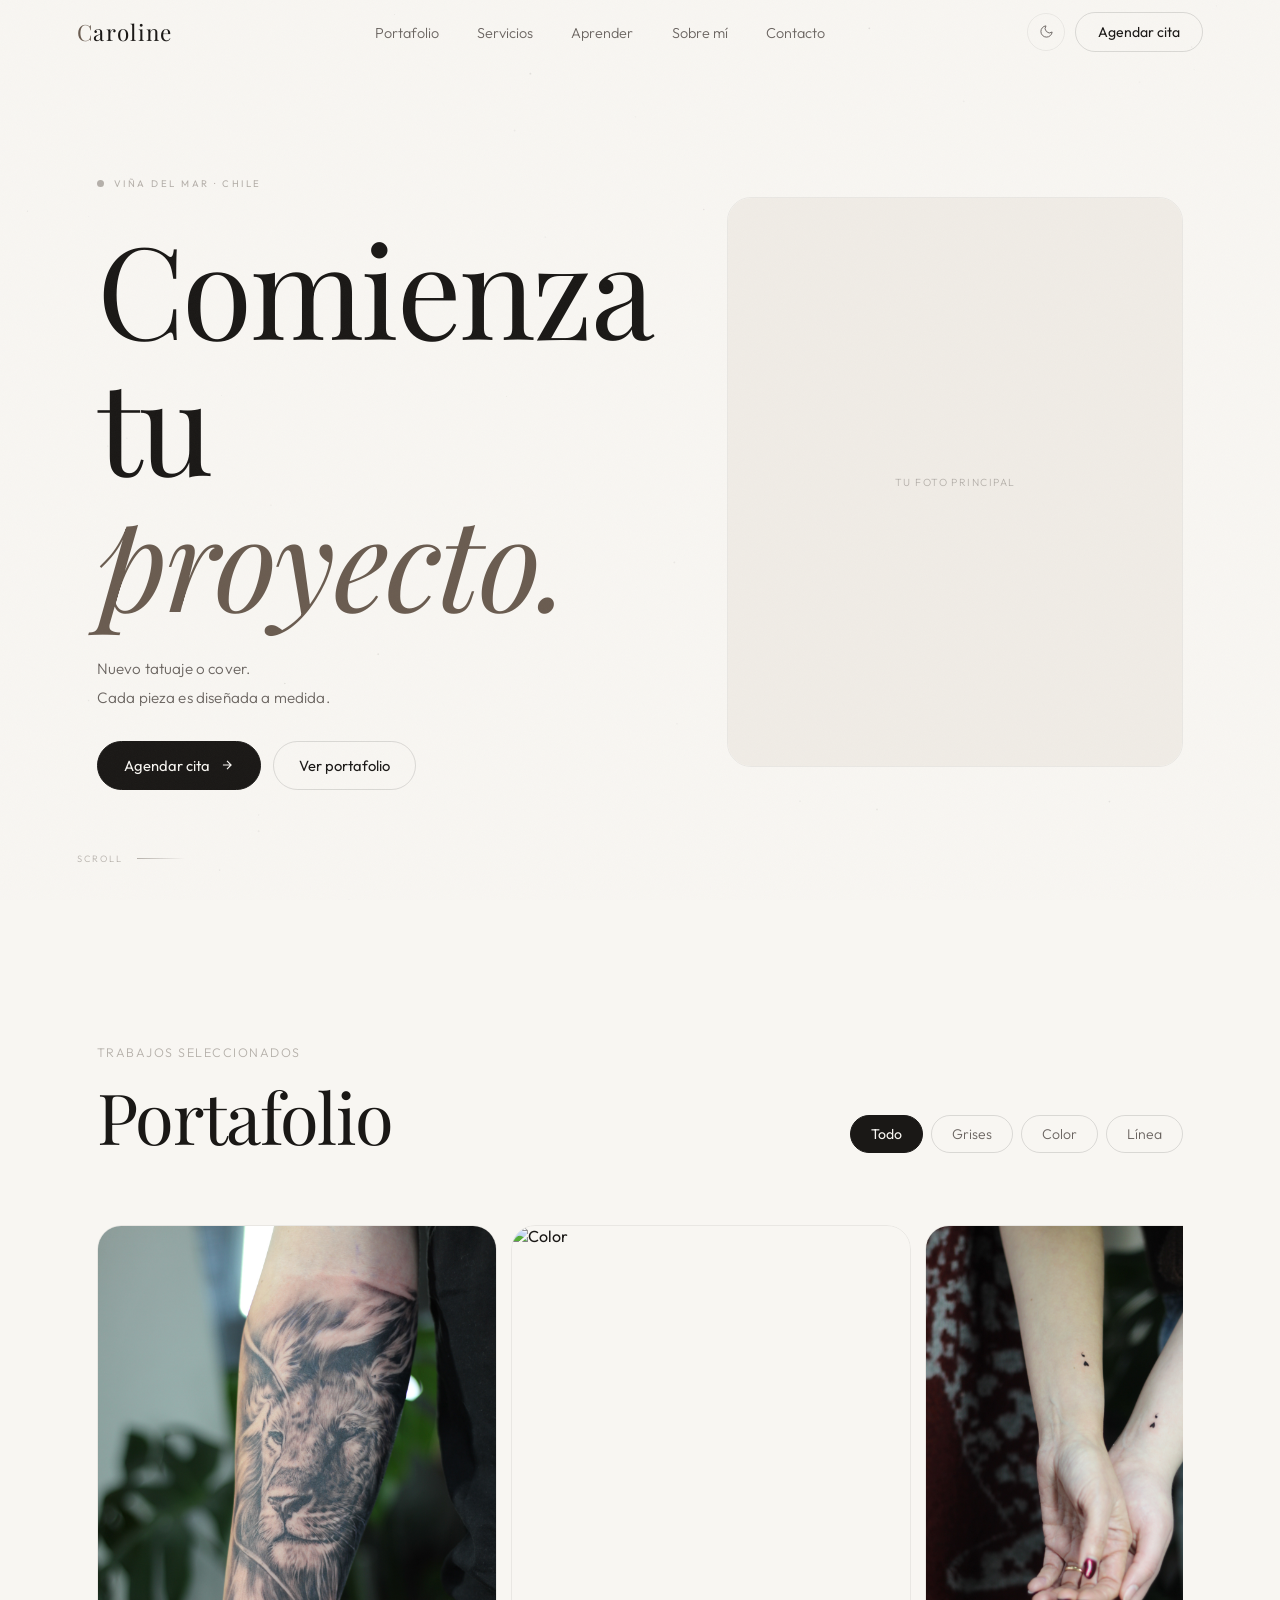
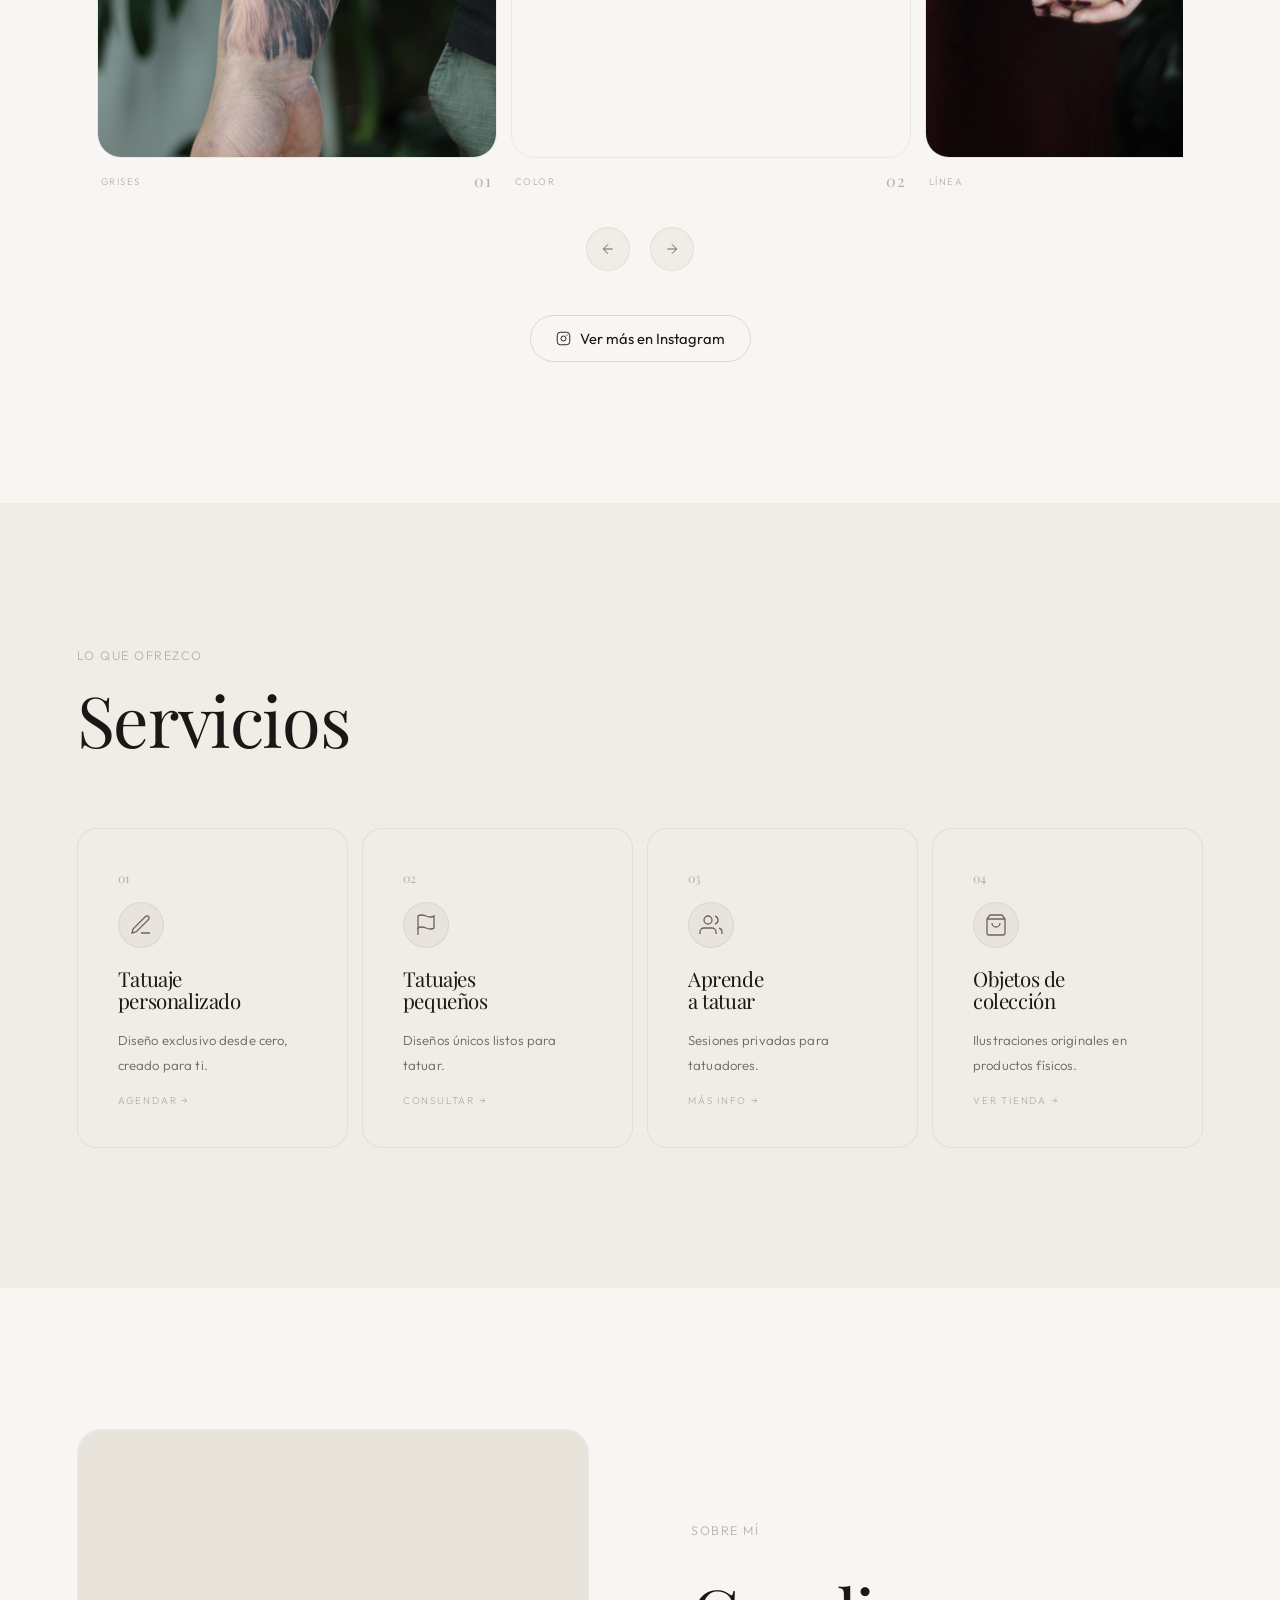
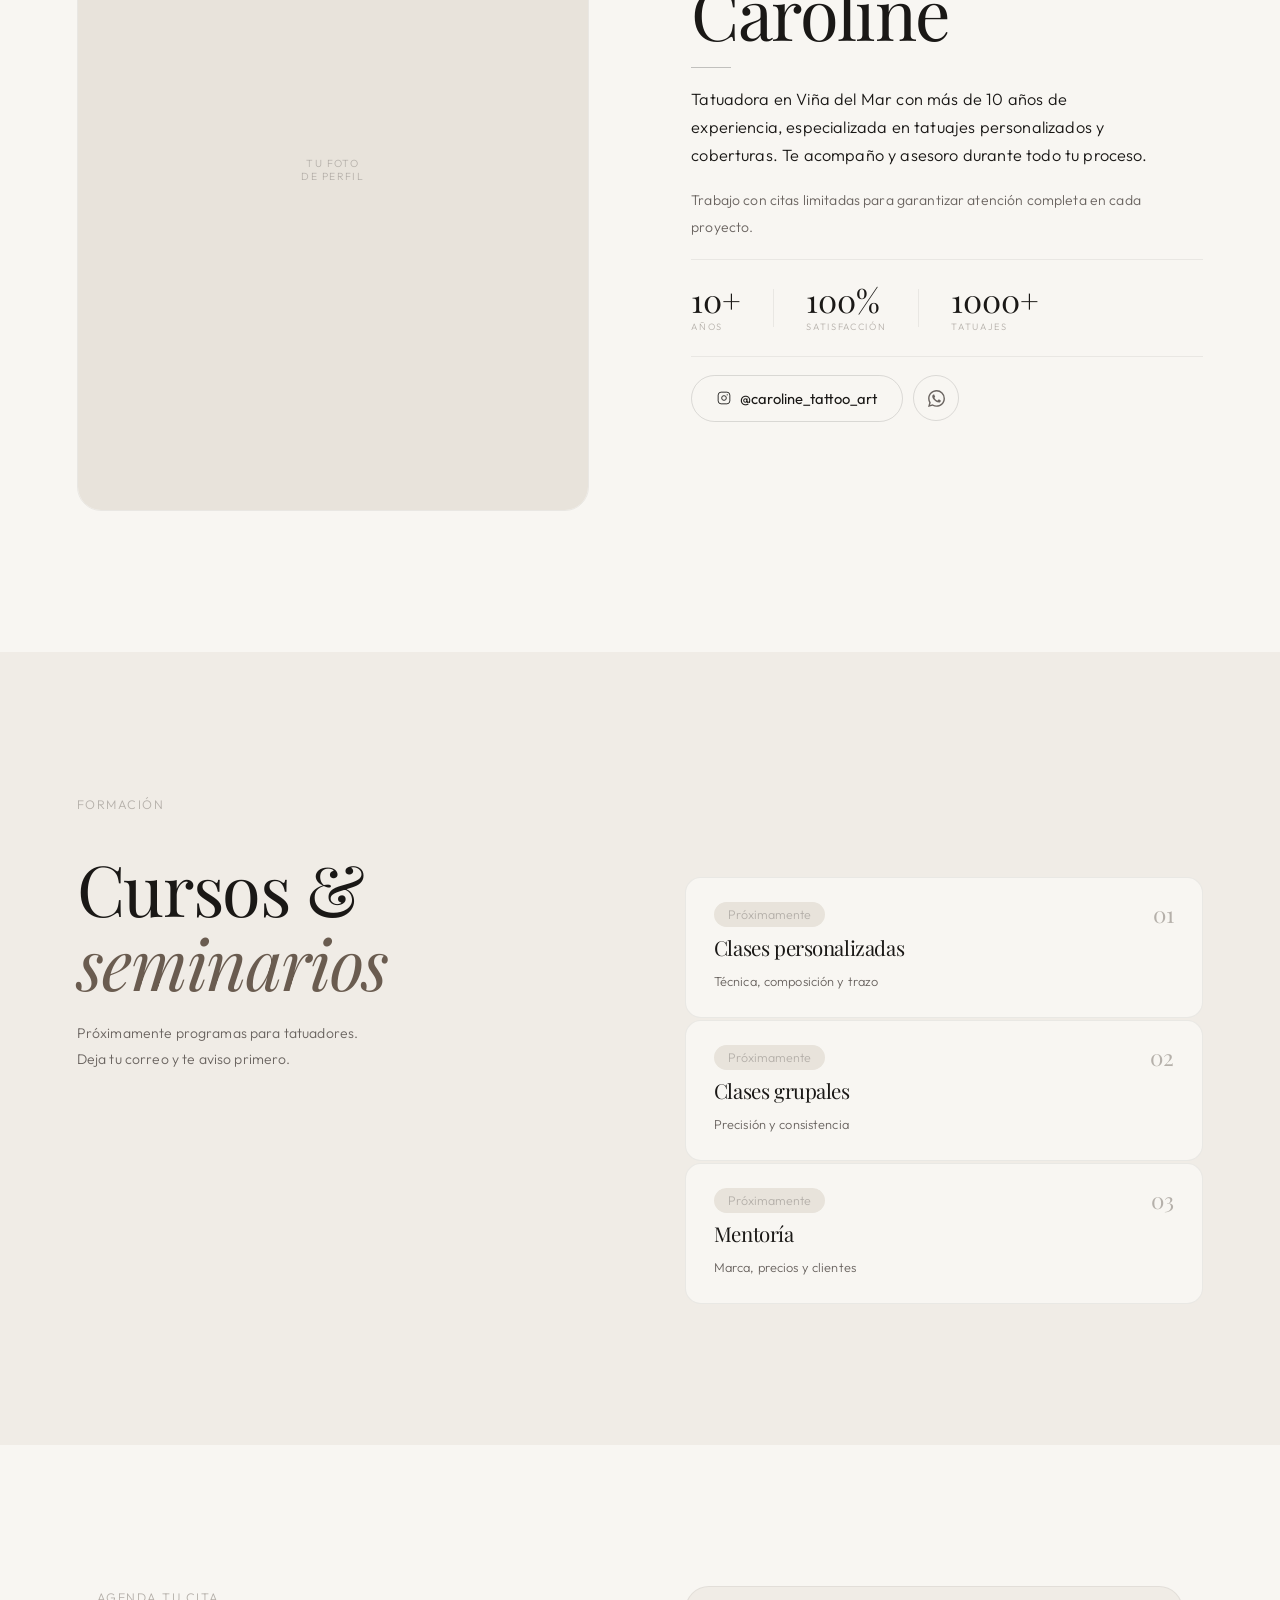
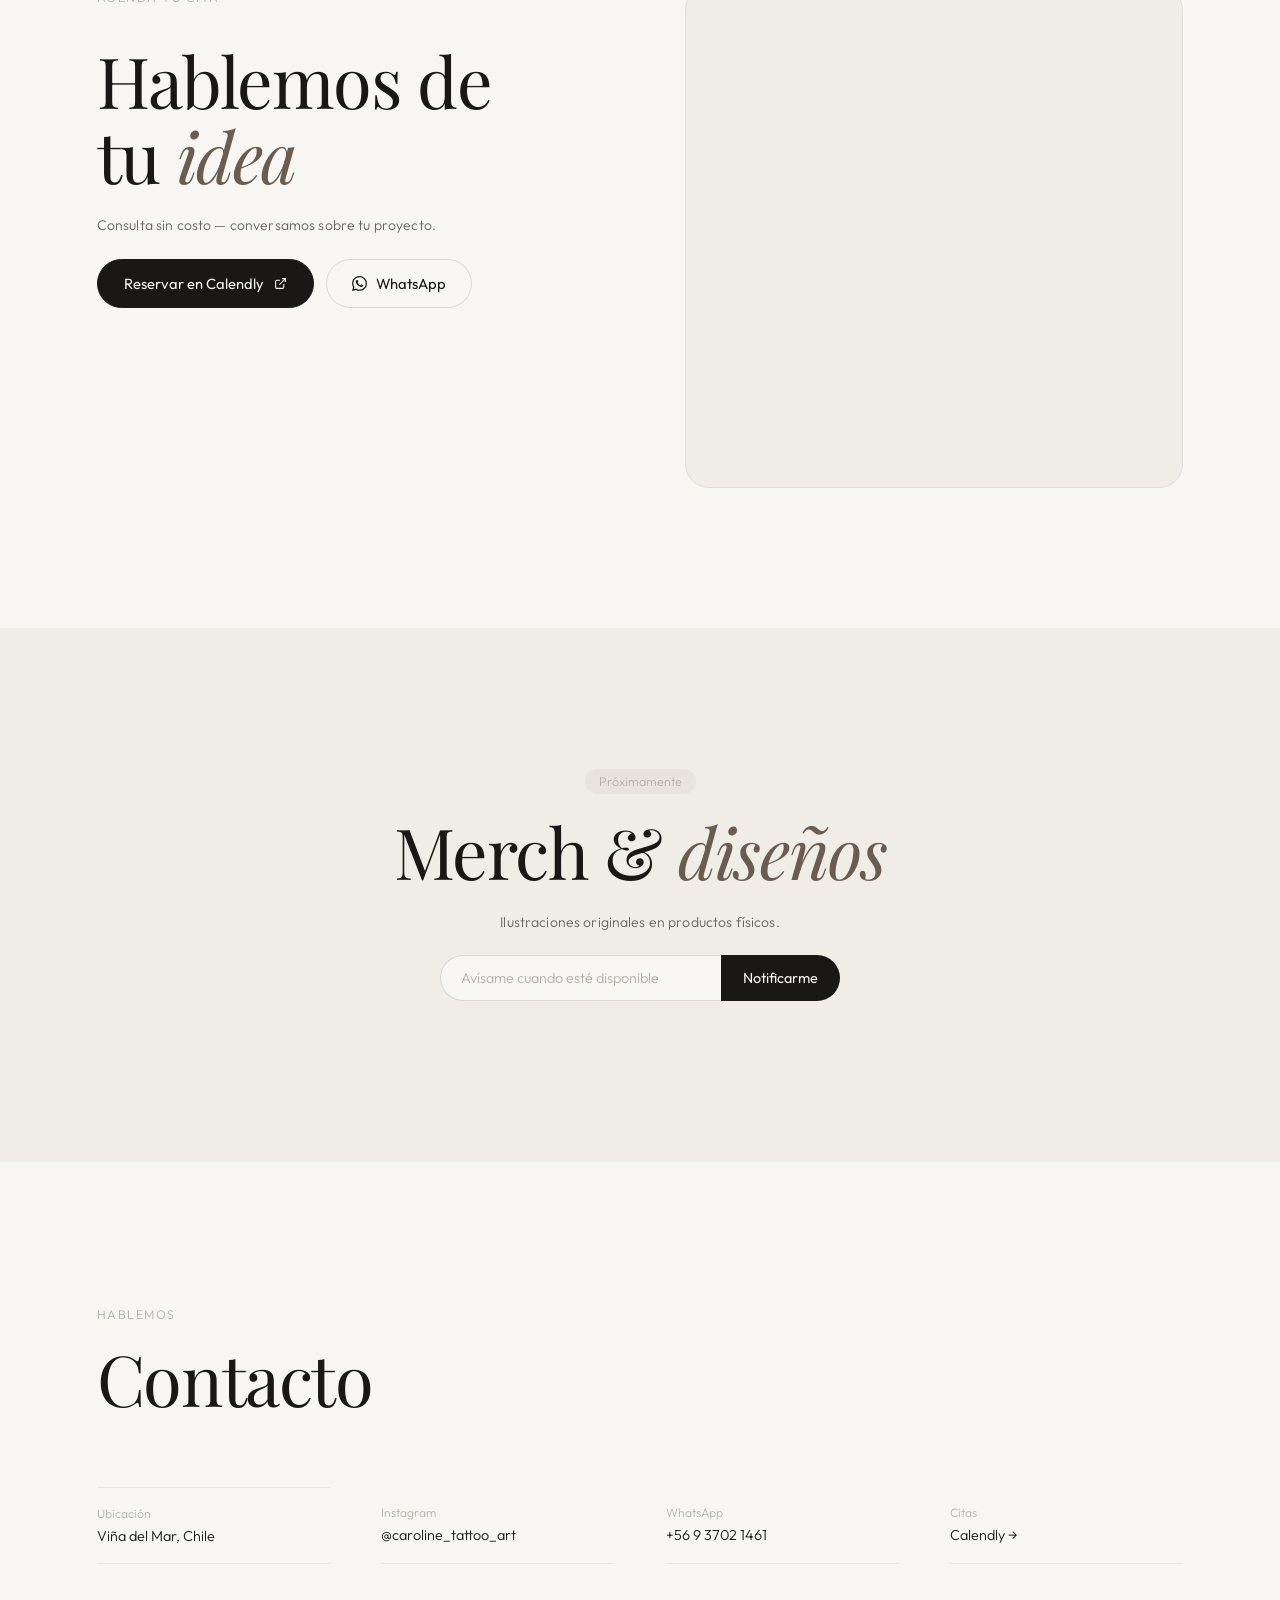
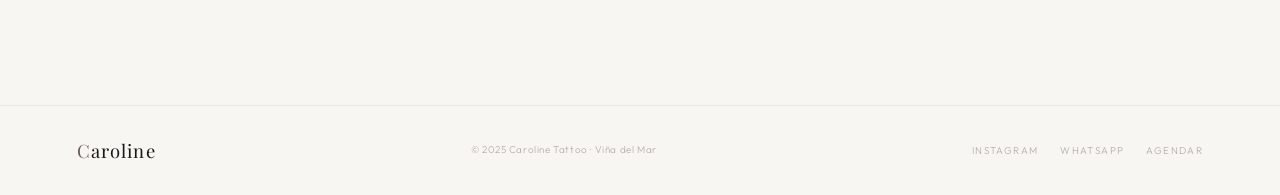
==== commit 9a533101: "fix: force scroll to top on iOS 26" ====
--- a/index.html
+++ b/index.html
@@ -10,6 +10,7 @@
   <link rel="preconnect" href="https://fonts.gstatic.com" crossorigin />
   <link href="https://fonts.googleapis.com/css2?family=Playfair+Display:ital,wght@0,400;1,400&family=Outfit:wght@300;400&display=swap" rel="stylesheet" />
   <link rel="stylesheet" href="styles.css" />
+  <script>if('scrollRestoration'in history)history.scrollRestoration='manual';window.scrollTo(0,0);</script>
 </head>
 <body>
   <canvas id="canvas"></canvas>
--- a/styles.css
+++ b/styles.css
@@ -52,7 +52,13 @@
 }
 
 *, *::before, *::after { box-sizing: border-box; margin: 0; padding: 0; }
-html { scroll-behavior: smooth; font-size: 16px; overflow-x: hidden; }
+html {
+  scroll-behavior: smooth;
+  font-size: 16px;
+  overflow-x: hidden;
+  /* Fix iOS Safari overflow */
+  -webkit-text-size-adjust: 100%;
+}
 body {
   font-family: var(--font-b);
   background: var(--bg);
@@ -62,6 +68,9 @@
   -moz-osx-font-smoothing: grayscale;
   transition: background .45s var(--ease), color .45s var(--ease);
   width: 100%;
+  max-width: 100vw;
+  /* Fix iOS momentum scrolling causing overflow */
+  position: relative;
 }
 img { display: block; width: 100%; height: 100%; object-fit: cover; }
 a { color: inherit; text-decoration: none; }
@@ -119,10 +128,14 @@
   position: relative; z-index: 1;
   padding: clamp(80px, 11vw, 160px) var(--pad);
   max-width: var(--max); margin: 0 auto;
+  /* Evitar overflow horizontal */
+  width: 100%;
+  box-sizing: border-box;
 }
 .section-alt {
   background: var(--bg2);
   max-width: 100%;
+  width: 100%;
 }
 .section-alt > .cursos-wrap,
 .section-alt > .sec-head,
@@ -410,7 +423,12 @@
 @keyframes tick { from { transform: translateX(0); } to { transform: translateX(-50%); } }
 
 /* PORTFOLIO CAROUSEL */
-.carousel-outer { position: relative; }
+.carousel-outer {
+  position: relative;
+  margin: 0 calc(var(--pad) * -1);
+  padding: 0 var(--pad);
+  overflow: hidden;
+}
 .carousel {
   display: flex; gap: 14px;
   overflow-x: auto;
@@ -418,16 +436,20 @@
   -webkit-overflow-scrolling: touch;
   scrollbar-width: none;
   cursor: grab;
-  padding-bottom: 2px;
+  padding-bottom: 4px;
+  /* Evitar que se salga del viewport */
+  max-width: 100%;
 }
 .carousel:active { cursor: grabbing; }
 .carousel::-webkit-scrollbar { display: none; }
 
 .slide {
-  flex: 0 0 clamp(260px, 33vw, 400px);
+  flex: 0 0 clamp(240px, 32vw, 400px);
   scroll-snap-align: start;
   border-radius: var(--r);
   overflow: hidden;
+  /* Nunca más ancho que la pantalla */
+  max-width: calc(100vw - var(--pad) * 2);
 }
 .slide.hidden { display: none; }
 
@@ -474,7 +496,7 @@
 }
 .car-btn:hover { background: var(--bg3); border-color: var(--bdr3); color: var(--txt); transform: scale(1.08); }
 
-.car-dots { display: flex; gap: 7px; }
+.car-dots { display: none; }
 .dot-btn {
   width: 7px; height: 7px; border-radius: 50%;
   background: var(--bdr2); border: none; cursor: pointer;
@@ -774,6 +796,7 @@
     display: none;
     position: fixed;
     top: var(--nav-h); left: 0; right: 0;
+    width: 100%;
     background: var(--bg);
     flex-direction: column;
     align-items: flex-start;
@@ -781,6 +804,7 @@
     gap: 20px;
     border-bottom: 1px solid var(--bdr);
     z-index: 99;
+    box-sizing: border-box;
   }
   .nav-links.open { display: flex; }
   .nav-links a { font-size: 1rem; color: var(--txt); }
@@ -788,13 +812,14 @@
   .hamburger { display: flex; }
 
   /* Hero */
-  .hero { min-height: auto; padding-bottom: 0; }
+  .hero { min-height: auto; padding-bottom: 0; overflow: hidden; }
   .hero-content {
     grid-template-columns: 1fr;
     min-height: auto;
-    padding-top: 32px;
+    padding-top: 28px;
     padding-bottom: 0;
-    gap: 28px;
+    gap: 24px;
+    width: 100%;
   }
   .hero-visual { order: -1; }
   .hero-frame {
@@ -816,7 +841,14 @@
   .sec-head { flex-direction: column; align-items: flex-start; gap: 16px; }
 
   /* Portfolio */
-  .slide { flex: 0 0 78vw; }
+  .carousel-outer {
+    margin: 0 calc(var(--pad) * -1);
+    padding: 0 var(--pad);
+  }
+  .slide {
+    flex: 0 0 calc(100vw - var(--pad) * 2 - 32px);
+    max-width: calc(100vw - var(--pad) * 2 - 32px);
+  }
   .carousel { gap: 10px; }
   .carousel-controls { gap: 14px; margin-top: 20px; }
 
@@ -899,6 +931,10 @@
   .btn-fill, .btn-ghost { padding: 12px 18px; font-size: .85rem; }
 }
 
+@media (max-width: 768px) {
+  .slide-meta { display: none; }
+}
+
 @media (prefers-reduced-motion: reduce) {
   *, *::before, *::after { animation-duration: .01ms !important; transition-duration: .2s !important; }
   #canvas { display: none; }
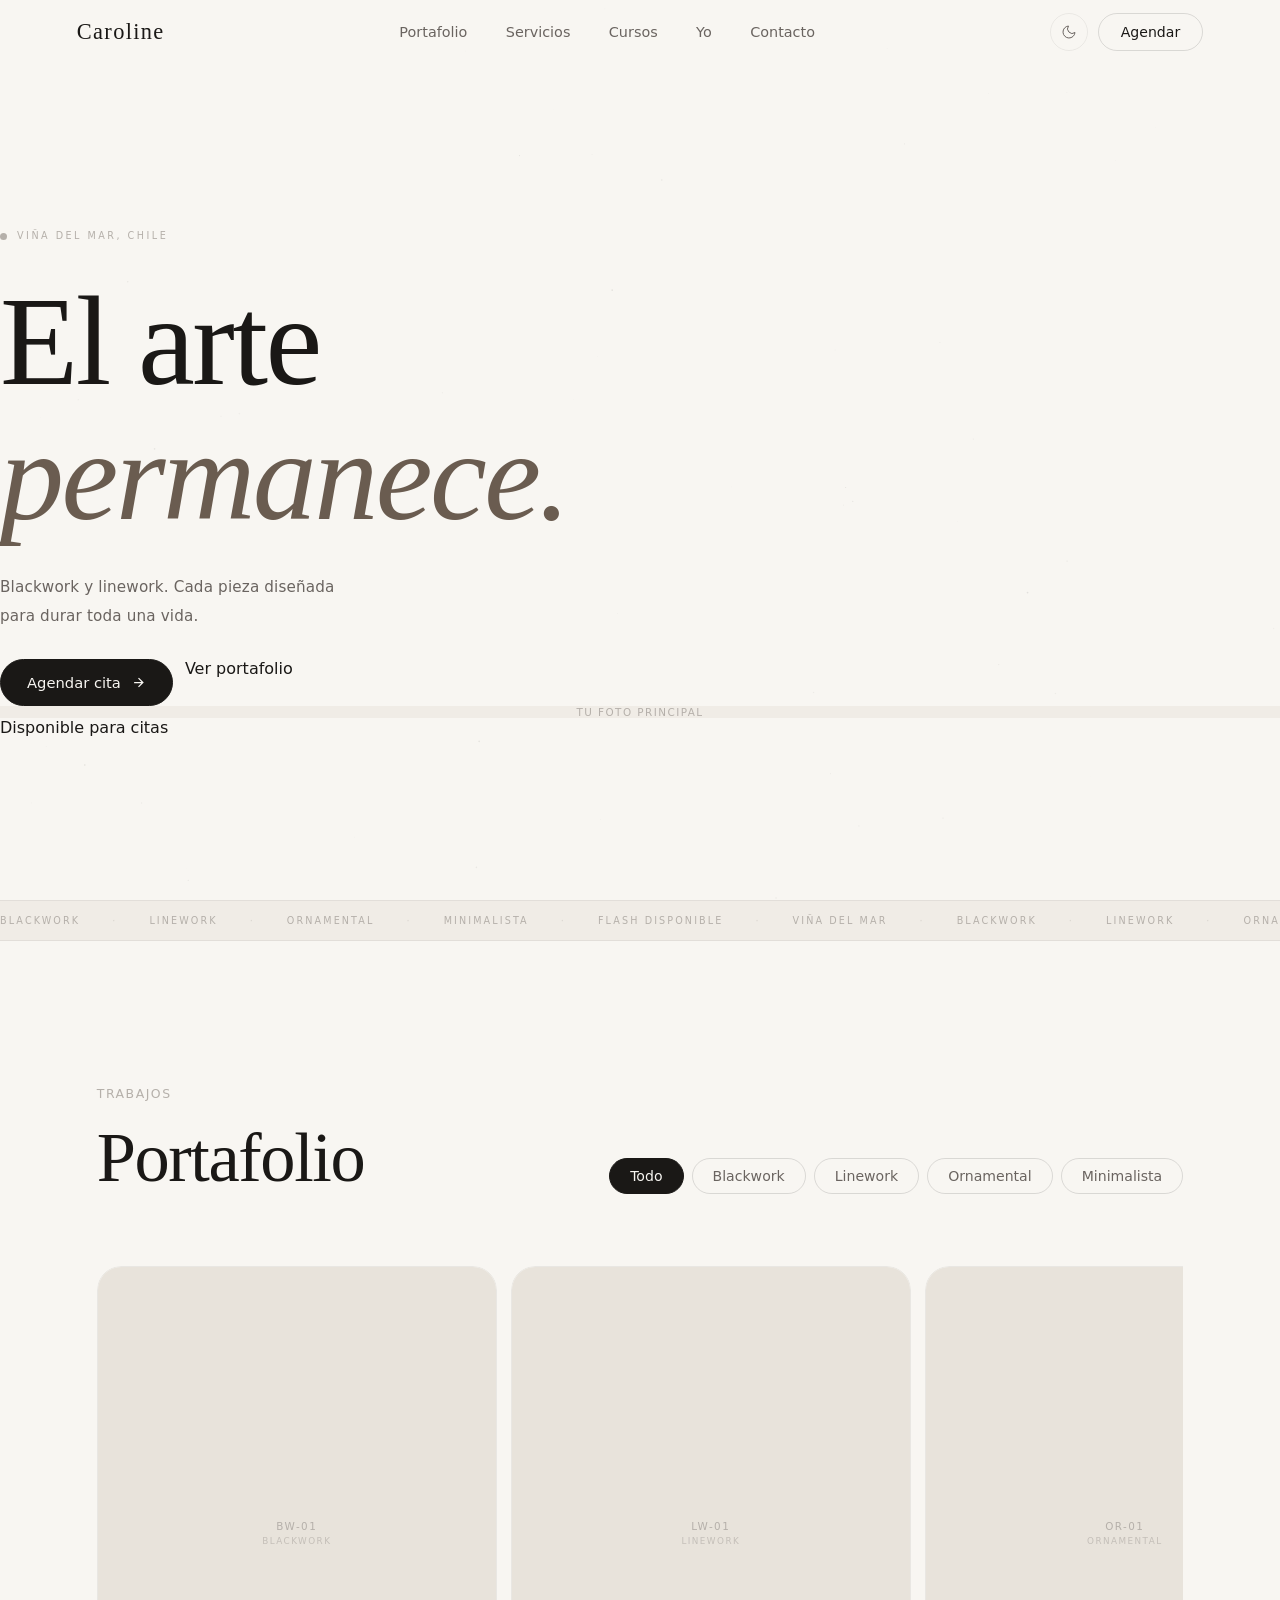
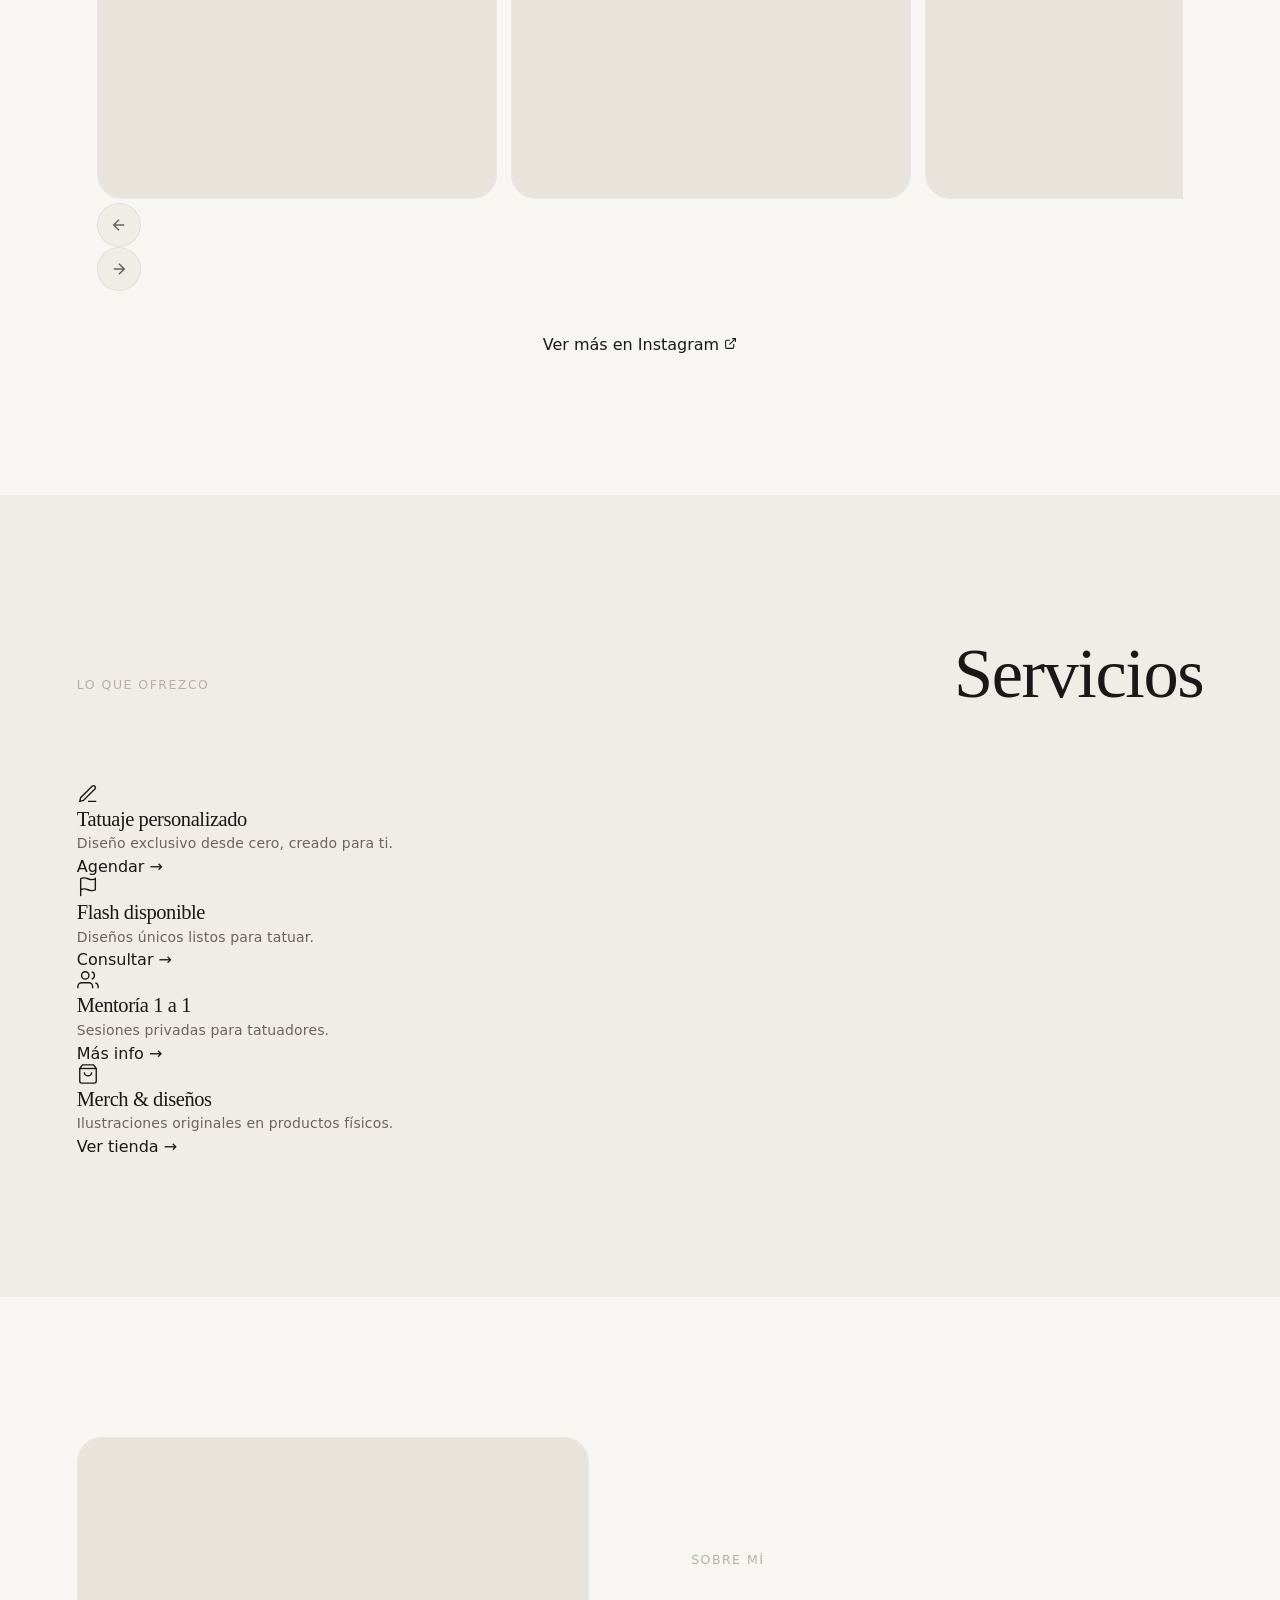
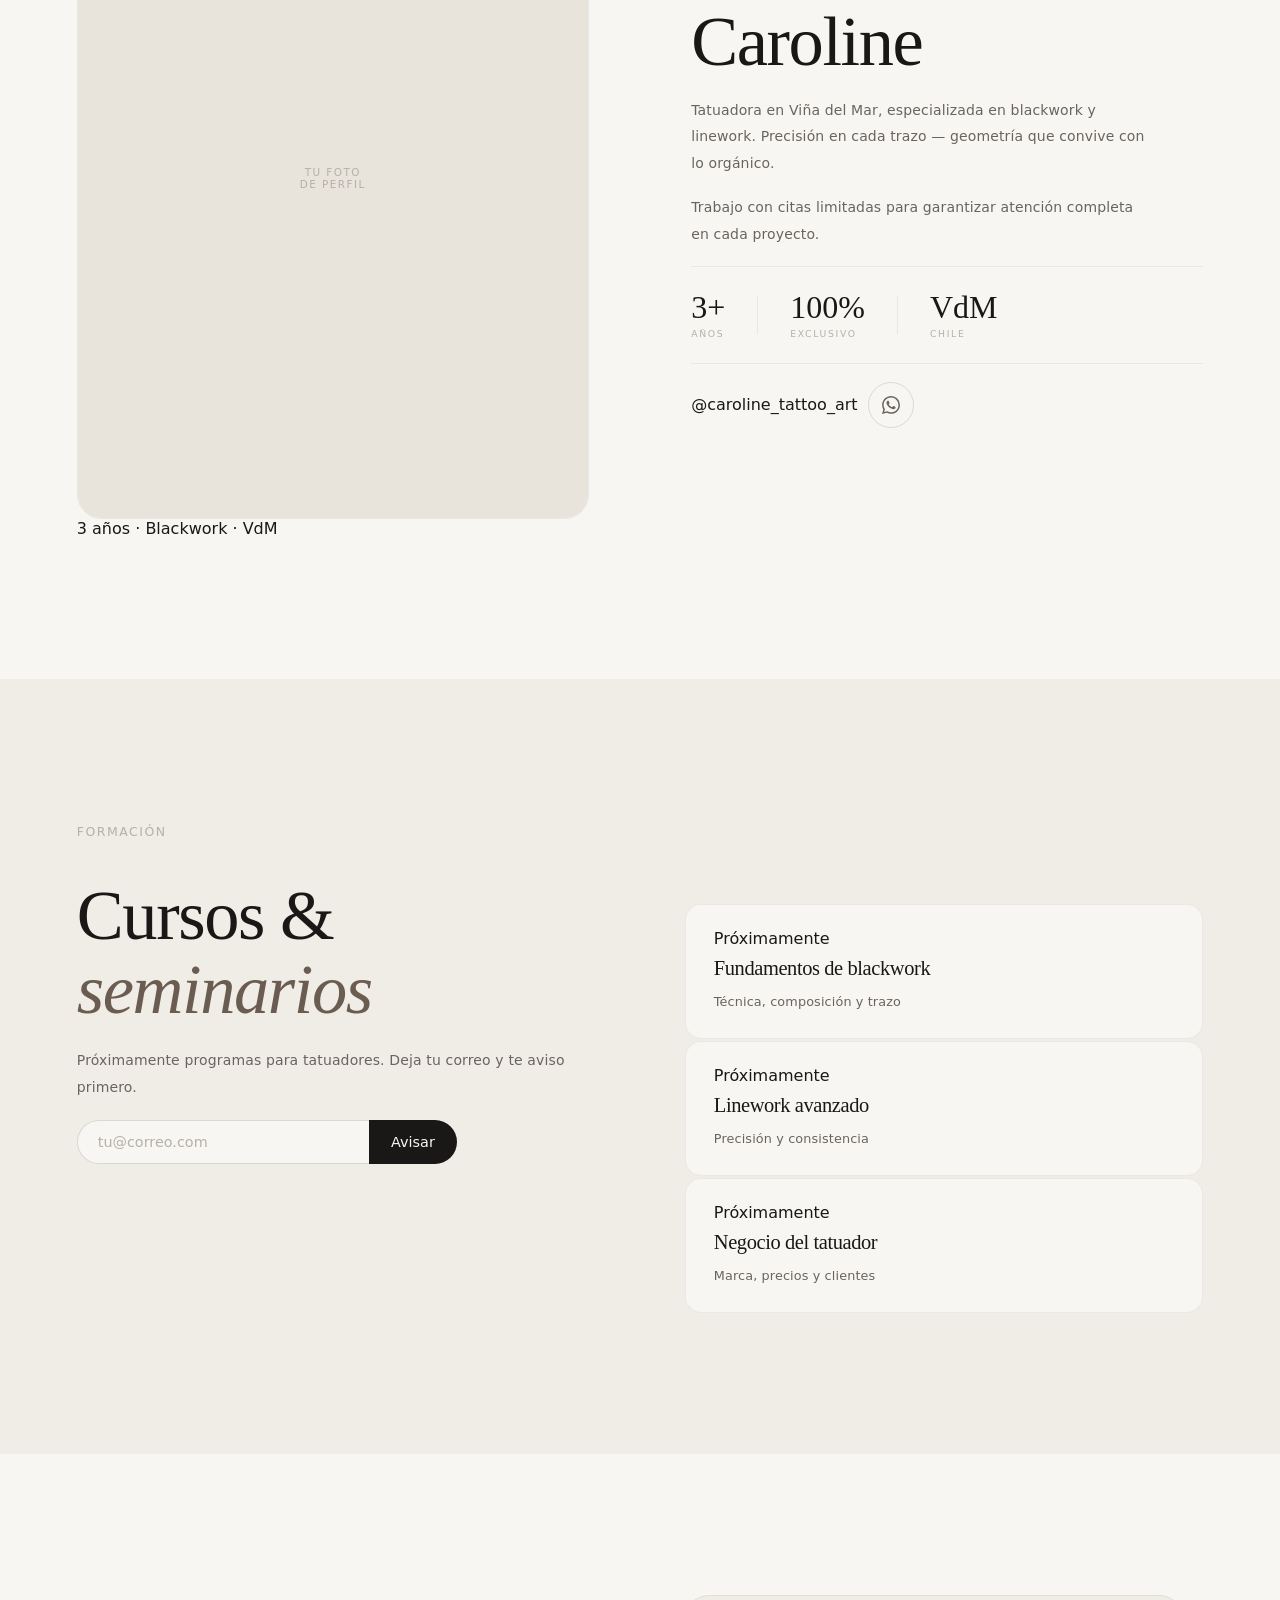
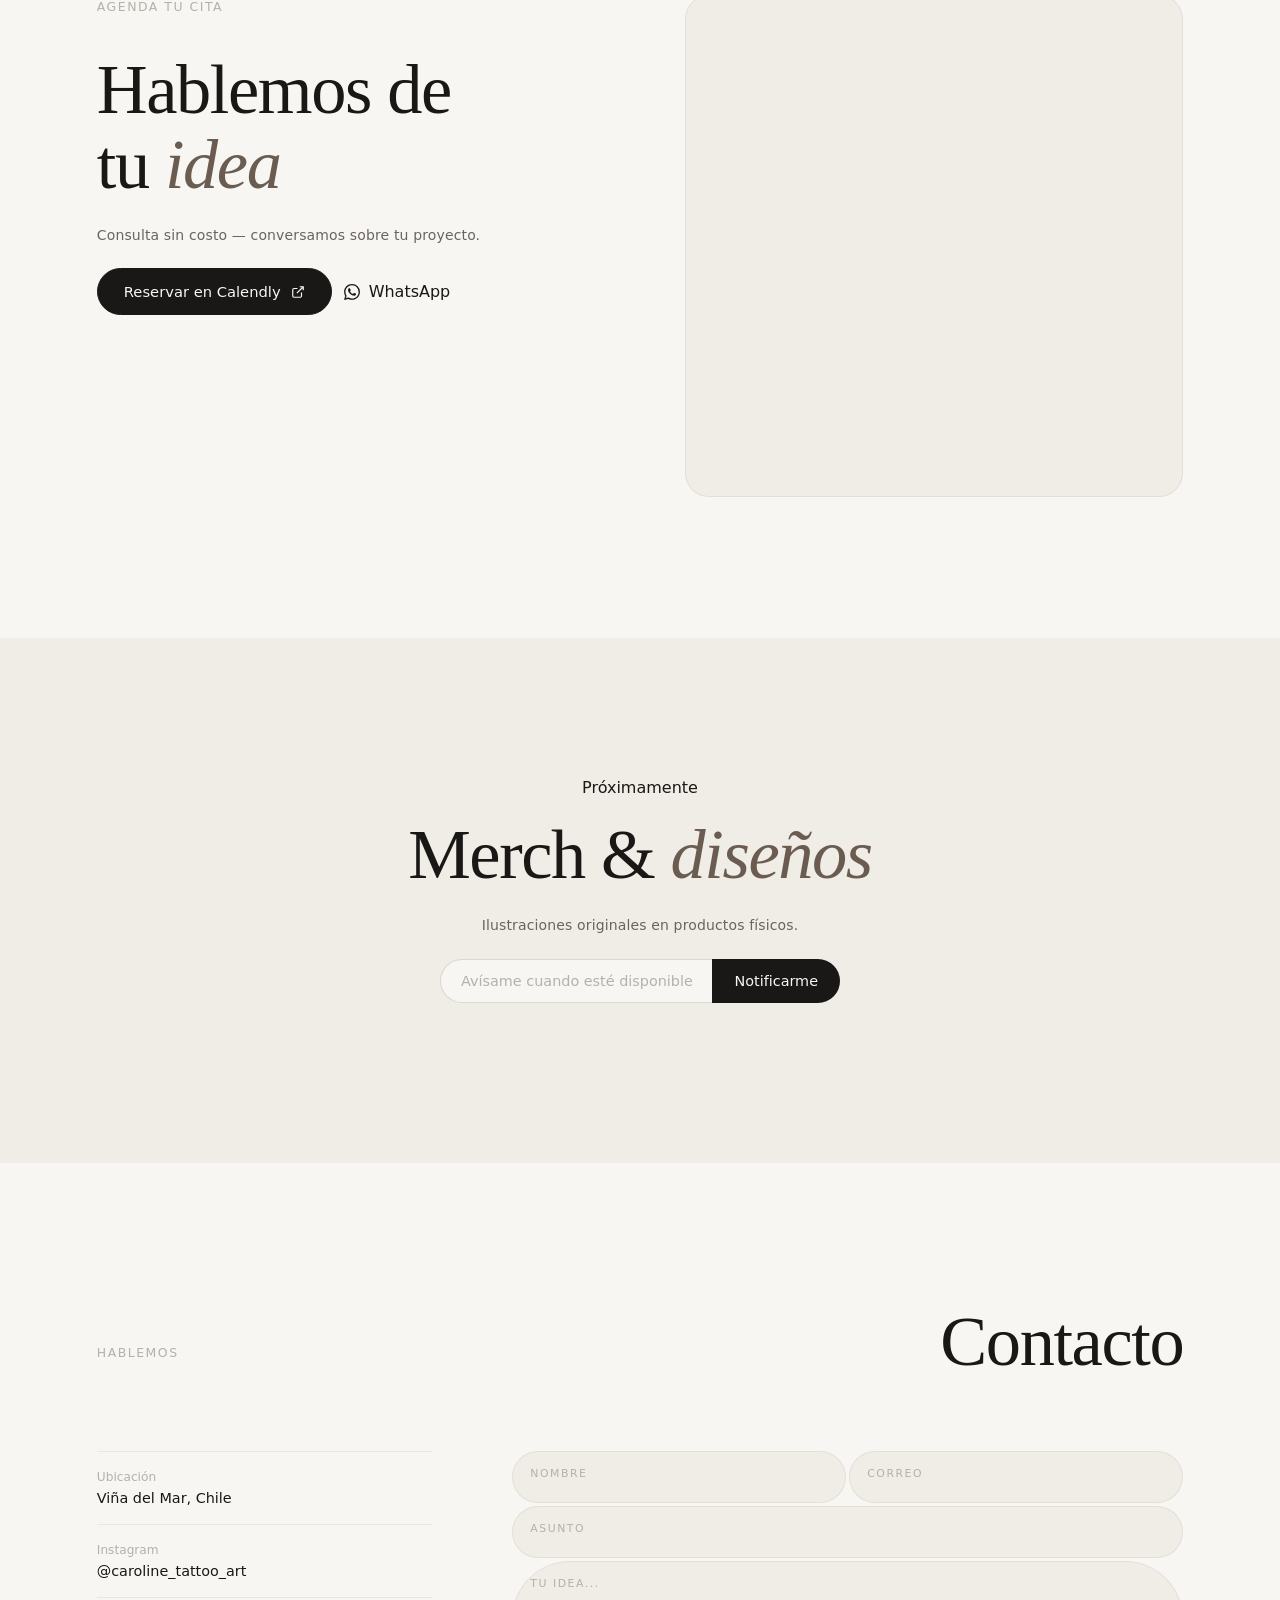
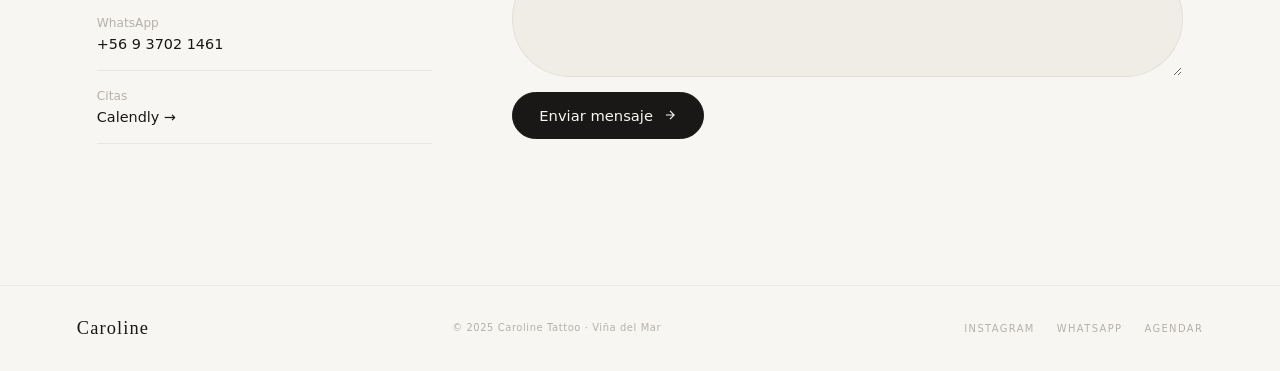
==== commit 8c53f33e: "Update index.html" ====
--- a/index.html
+++ b/index.html
@@ -2,37 +2,32 @@
 <html lang="es" data-theme="dark">
 <head>
   <meta charset="UTF-8" />
-  <meta name="viewport" content="width=device-width, initial-scale=1.0, viewport-fit=cover" />
-  <meta name="theme-color" content="#0a0a0a" />
+  <meta name="viewport" content="width=device-width, initial-scale=1.0" />
   <title>Caroline Tattoo — Viña del Mar</title>
-  <meta name="description" content="Tatuadora profesional en Viña del Mar. Tatuajes personalizados y coberturas." />
+  <meta name="description" content="Tatuadora profesional en Viña del Mar. Blackwork, linework y diseños personalizados." />
   <link rel="preconnect" href="https://fonts.googleapis.com" />
   <link rel="preconnect" href="https://fonts.gstatic.com" crossorigin />
-  <link href="https://fonts.googleapis.com/css2?family=Playfair+Display:ital,wght@0,400;1,400&family=Outfit:wght@300;400&display=swap" rel="stylesheet" />
+  <link href="https://fonts.googleapis.com/css2?family=Cormorant:ital,wght@0,300;0,400;1,300;1,400&family=DM+Sans:opsz,wght@9..40,200;9..40,300;9..40,400&display=swap" rel="stylesheet" />
   <link rel="stylesheet" href="styles.css" />
-  <script>if('scrollRestoration'in history)history.scrollRestoration='manual';window.scrollTo(0,0);</script>
 </head>
 <body>
   <canvas id="canvas"></canvas>
-  <div class="noise"></div>
 
   <nav id="nav">
-    <a href="#inicio" class="nav-logo">
-      <span class="logo-c">C</span>aroline
-    </a>
+    <a href="#inicio" class="nav-logo">Caroline</a>
     <ul class="nav-links" id="navLinks">
       <li><a href="#portafolio">Portafolio</a></li>
       <li><a href="#servicios">Servicios</a></li>
-      <li><a href="#cursos">Aprender</a></li>
-      <li><a href="#sobre-mi">Sobre mí</a></li>
+      <li><a href="#cursos">Cursos</a></li>
+      <li><a href="#sobre-mi">Yo</a></li>
       <li><a href="#contacto">Contacto</a></li>
     </ul>
     <div class="nav-right">
       <button class="theme-btn" id="themeToggle" aria-label="Cambiar tema">
-        <svg class="ico-sun" width="15" height="15" viewBox="0 0 24 24" fill="none" stroke="currentColor" stroke-width="1.5"><circle cx="12" cy="12" r="4"/><path d="M12 2v2M12 20v2M4.93 4.93l1.41 1.41M17.66 17.66l1.41 1.41M2 12h2M20 12h2M6.34 17.66l-1.41 1.41M19.07 4.93l-1.41 1.41"/></svg>
-        <svg class="ico-moon" width="15" height="15" viewBox="0 0 24 24" fill="none" stroke="currentColor" stroke-width="1.5"><path d="M21 12.79A9 9 0 1 1 11.21 3 7 7 0 0 0 21 12.79z"/></svg>
+        <svg class="ico-sun" width="16" height="16" viewBox="0 0 24 24" fill="none" stroke="currentColor" stroke-width="1.5"><circle cx="12" cy="12" r="4"/><path d="M12 2v2M12 20v2M4.93 4.93l1.41 1.41M17.66 17.66l1.41 1.41M2 12h2M20 12h2M6.34 17.66l-1.41 1.41M19.07 4.93l-1.41 1.41"/></svg>
+        <svg class="ico-moon" width="16" height="16" viewBox="0 0 24 24" fill="none" stroke="currentColor" stroke-width="1.5"><path d="M21 12.79A9 9 0 1 1 11.21 3 7 7 0 0 0 21 12.79z"/></svg>
       </button>
-      <a href="#cita" class="nav-cta">Agendar cita</a>
+      <a href="#cita" class="nav-cta">Agendar</a>
       <button class="hamburger" id="hamburger" aria-label="Menu">
         <span></span><span></span>
       </button>
@@ -41,184 +36,115 @@
 
   <!-- HERO -->
   <section id="inicio" class="hero">
-    <div class="hero-content">
-      <div class="hero-text">
-        <p class="eyebrow"><span class="pulse-dot"></span>Viña del Mar · Chile</p>
-        <h1 class="hero-h1">Comienza tu<br><em>proyecto.</em></h1>
-        <p class="hero-desc">Nuevo tatuaje o cover.<br>Cada pieza es diseñada a medida.</p>
-        <div class="hero-btns">
-          <a href="#cita" class="btn-fill">Agendar cita <svg width="14" height="14" viewBox="0 0 24 24" fill="none" stroke="currentColor" stroke-width="2"><path d="M5 12h14M12 5l7 7-7 7"/></svg></a>
-          <a href="#portafolio" class="btn-ghost">Ver portafolio</a>
-        </div>
-      </div>
-      <div class="hero-visual">
-        <div class="hero-frame">
-          <div class="placeholder hero-ph">
-            <span>Tu foto principal</span>
-          </div>
-        </div>
-      </div>
-    </div>
-    <div class="hero-scroll-hint">
-      <span>Scroll</span>
-      <div class="scroll-line"></div>
-    </div>
-  </section>
-
+    <div class="hero-text">
+      <p class="eyebrow"><span class="pulse-dot"></span>Viña del Mar, Chile</p>
+      <h1>El arte<br><em>permanece.</em></h1>
+      <p class="hero-desc">Blackwork y linework. Cada pieza diseñada para durar toda una vida.</p>
+      <div class="hero-btns">
+        <a href="#cita" class="btn-fill">Agendar cita <svg width="15" height="15" viewBox="0 0 24 24" fill="none" stroke="currentColor" stroke-width="2"><path d="M5 12h14M12 5l7 7-7 7"/></svg></a>
+        <a href="#portafolio" class="btn-outline">Ver portafolio</a>
+      </div>
+    </div>
+    <div class="hero-img-wrap">
+      <div class="hero-img">
+        <div class="placeholder hero-ph">Tu foto principal</div>
+      </div>
+      <div class="hero-chip"><span class="chip-dot"></span>Disponible para citas</div>
+    </div>
+  </section>
+
+  <!-- TICKER -->
+  <div class="ticker" aria-hidden="true">
+    <div class="ticker-track">
+      <span>Blackwork</span><span class="tdot">·</span><span>Linework</span><span class="tdot">·</span><span>Ornamental</span><span class="tdot">·</span><span>Minimalista</span><span class="tdot">·</span><span>Flash disponible</span><span class="tdot">·</span><span>Viña del Mar</span><span class="tdot">·</span><span>Blackwork</span><span class="tdot">·</span><span>Linework</span><span class="tdot">·</span><span>Ornamental</span><span class="tdot">·</span><span>Minimalista</span><span class="tdot">·</span><span>Flash disponible</span><span class="tdot">·</span><span>Viña del Mar</span><span class="tdot">·</span>
+    </div>
+  </div>
 
   <!-- PORTAFOLIO -->
   <section id="portafolio" class="section">
     <div class="sec-head">
-      <div class="sec-title-group">
-        <p class="label">Trabajos seleccionados</p>
-        <h2>Portafolio</h2>
-      </div>
+      <div><p class="label">Trabajos</p><h2>Portafolio</h2></div>
       <div class="filters">
         <button class="f-btn active" data-filter="all">Todo</button>
-        <button class="f-btn" data-filter="grises">Grises</button>
-        <button class="f-btn" data-filter="color">Color</button>
-        <button class="f-btn" data-filter="linea">Línea</button>
+        <button class="f-btn" data-filter="blackwork">Blackwork</button>
+        <button class="f-btn" data-filter="linework">Linework</button>
+        <button class="f-btn" data-filter="ornamental">Ornamental</button>
+        <button class="f-btn" data-filter="minimalista">Minimalista</button>
       </div>
     </div>
     <div class="carousel-outer">
       <div class="carousel" id="carousel">
-        <div class="slide" data-category="grises"><div class="slide-inner"><div class="slide-img"><img src="img/portafolio/grises/IMG_1212.JPG" alt="Grises" loading="lazy"></div><div class="slide-meta"><span>Grises</span><span class="slide-num">01</span></div></div></div>
-        <div class="slide" data-category="color"><div class="slide-inner"><div class="slide-img"><img src="img/portafolio/color/IMG_0008.JPG" alt="Color" loading="lazy"></div><div class="slide-meta"><span>Color</span><span class="slide-num">02</span></div></div></div>
-        <div class="slide" data-category="linea"><div class="slide-inner"><div class="slide-img"><img src="img/portafolio/linea/IMG_1370.JPG" alt="Línea" loading="lazy"></div><div class="slide-meta"><span>Línea</span><span class="slide-num">03</span></div></div></div>
-        <div class="slide" data-category="grises"><div class="slide-inner"><div class="slide-img"><img src="img/portafolio/grises/IMG_1728.JPG" alt="Grises" loading="lazy"></div><div class="slide-meta"><span>Grises</span><span class="slide-num">04</span></div></div></div>
-        <div class="slide" data-category="color"><div class="slide-inner"><div class="slide-img"><img src="img/portafolio/color/IMG_0170.JPG" alt="Color" loading="lazy"></div><div class="slide-meta"><span>Color</span><span class="slide-num">05</span></div></div></div>
-        <div class="slide" data-category="linea"><div class="slide-inner"><div class="slide-img"><img src="img/portafolio/linea/IMG_1374.JPG" alt="Línea" loading="lazy"></div><div class="slide-meta"><span>Línea</span><span class="slide-num">06</span></div></div></div>
-        <div class="slide" data-category="grises"><div class="slide-inner"><div class="slide-img"><img src="img/portafolio/grises/IMG_4310.JPG" alt="Grises" loading="lazy"></div><div class="slide-meta"><span>Grises</span><span class="slide-num">07</span></div></div></div>
-        <div class="slide" data-category="color"><div class="slide-inner"><div class="slide-img"><img src="img/portafolio/color/IMG_0798.JPG" alt="Color" loading="lazy"></div><div class="slide-meta"><span>Color</span><span class="slide-num">08</span></div></div></div>
-        <div class="slide" data-category="linea"><div class="slide-inner"><div class="slide-img"><img src="img/portafolio/linea/IMG_1502.JPG" alt="Línea" loading="lazy"></div><div class="slide-meta"><span>Línea</span><span class="slide-num">09</span></div></div></div>
-        <div class="slide" data-category="grises"><div class="slide-inner"><div class="slide-img"><img src="img/portafolio/grises/IMG_8538.JPG" alt="Grises" loading="lazy"></div><div class="slide-meta"><span>Grises</span><span class="slide-num">10</span></div></div></div>
-        <div class="slide" data-category="color"><div class="slide-inner"><div class="slide-img"><img src="img/portafolio/color/IMG_5331.JPG" alt="Color" loading="lazy"></div><div class="slide-meta"><span>Color</span><span class="slide-num">11</span></div></div></div>
-        <div class="slide" data-category="linea"><div class="slide-inner"><div class="slide-img"><img src="img/portafolio/linea/IMG_1690.JPG" alt="Línea" loading="lazy"></div><div class="slide-meta"><span>Línea</span><span class="slide-num">12</span></div></div></div>
-        <div class="slide" data-category="grises"><div class="slide-inner"><div class="slide-img"><img src="img/portafolio/grises/IMG_9058.JPG" alt="Grises" loading="lazy"></div><div class="slide-meta"><span>Grises</span><span class="slide-num">13</span></div></div></div>
-        <div class="slide" data-category="color"><div class="slide-inner"><div class="slide-img"><img src="img/portafolio/color/IMG_9462.JPG" alt="Color" loading="lazy"></div><div class="slide-meta"><span>Color</span><span class="slide-num">14</span></div></div></div>
-        <div class="slide" data-category="linea"><div class="slide-inner"><div class="slide-img"><img src="img/portafolio/linea/IMG_8497.JPG" alt="Línea" loading="lazy"></div><div class="slide-meta"><span>Línea</span><span class="slide-num">15</span></div></div></div>
-        <div class="slide" data-category="grises"><div class="slide-inner"><div class="slide-img"><img src="img/portafolio/grises/IMG_9251.JPG" alt="Grises" loading="lazy"></div><div class="slide-meta"><span>Grises</span><span class="slide-num">16</span></div></div></div>
-        <div class="slide" data-category="color"><div class="slide-inner"><div class="slide-img"><img src="img/portafolio/color/IMG_9482.JPG" alt="Color" loading="lazy"></div><div class="slide-meta"><span>Color</span><span class="slide-num">17</span></div></div></div>
-        <div class="slide" data-category="linea"><div class="slide-inner"><div class="slide-img"><img src="img/portafolio/linea/IMG_9033.JPG" alt="Línea" loading="lazy"></div><div class="slide-meta"><span>Línea</span><span class="slide-num">18</span></div></div></div>
-        <div class="slide" data-category="grises"><div class="slide-inner"><div class="slide-img"><img src="img/portafolio/grises/IMG_9288.JPG" alt="Grises" loading="lazy"></div><div class="slide-meta"><span>Grises</span><span class="slide-num">19</span></div></div></div>
-        <div class="slide" data-category="color"><div class="slide-inner"><div class="slide-img"><img src="img/portafolio/color/IMG_9550.JPG" alt="Color" loading="lazy"></div><div class="slide-meta"><span>Color</span><span class="slide-num">20</span></div></div></div>
-        <div class="slide" data-category="linea"><div class="slide-inner"><div class="slide-img"><img src="img/portafolio/linea/IMG_9127.JPG" alt="Línea" loading="lazy"></div><div class="slide-meta"><span>Línea</span><span class="slide-num">21</span></div></div></div>
-        <div class="slide" data-category="grises"><div class="slide-inner"><div class="slide-img"><img src="img/portafolio/grises/IMG_9471.JPG" alt="Grises" loading="lazy"></div><div class="slide-meta"><span>Grises</span><span class="slide-num">22</span></div></div></div>
-        <div class="slide" data-category="color"><div class="slide-inner"><div class="slide-img"><img src="img/portafolio/color/IMG_9564.JPG" alt="Color" loading="lazy"></div><div class="slide-meta"><span>Color</span><span class="slide-num">23</span></div></div></div>
-        <div class="slide" data-category="linea"><div class="slide-inner"><div class="slide-img"><img src="img/portafolio/linea/IMG_9241.JPG" alt="Línea" loading="lazy"></div><div class="slide-meta"><span>Línea</span><span class="slide-num">24</span></div></div></div>
-        <div class="slide" data-category="grises"><div class="slide-inner"><div class="slide-img"><img src="img/portafolio/grises/IMG_9698.JPG" alt="Grises" loading="lazy"></div><div class="slide-meta"><span>Grises</span><span class="slide-num">25</span></div></div></div>
-        <div class="slide" data-category="color"><div class="slide-inner"><div class="slide-img"><img src="img/portafolio/color/IMG_9676.JPG" alt="Color" loading="lazy"></div><div class="slide-meta"><span>Color</span><span class="slide-num">26</span></div></div></div>
-        <div class="slide" data-category="linea"><div class="slide-inner"><div class="slide-img"><img src="img/portafolio/linea/IMG_9406.JPG" alt="Línea" loading="lazy"></div><div class="slide-meta"><span>Línea</span><span class="slide-num">27</span></div></div></div>
-        <div class="slide" data-category="grises"><div class="slide-inner"><div class="slide-img"><img src="img/portafolio/grises/IMG_9885.JPG" alt="Grises" loading="lazy"></div><div class="slide-meta"><span>Grises</span><span class="slide-num">28</span></div></div></div>
-        <div class="slide" data-category="linea"><div class="slide-inner"><div class="slide-img"><img src="img/portafolio/linea/IMG_9516.JPG" alt="Línea" loading="lazy"></div><div class="slide-meta"><span>Línea</span><span class="slide-num">29</span></div></div></div>
-        <div class="slide" data-category="linea"><div class="slide-inner"><div class="slide-img"><img src="img/portafolio/linea/IMG_9622.JPG" alt="Línea" loading="lazy"></div><div class="slide-meta"><span>Línea</span><span class="slide-num">30</span></div></div></div>
-        <div class="slide" data-category="linea"><div class="slide-inner"><div class="slide-img"><img src="img/portafolio/linea/IMG_9648.JPG" alt="Línea" loading="lazy"></div><div class="slide-meta"><span>Línea</span><span class="slide-num">31</span></div></div></div>
-        <div class="slide" data-category="linea"><div class="slide-inner"><div class="slide-img"><img src="img/portafolio/linea/IMG_9660.JPG" alt="Línea" loading="lazy"></div><div class="slide-meta"><span>Línea</span><span class="slide-num">32</span></div></div></div>
-        <div class="slide" data-category="linea"><div class="slide-inner"><div class="slide-img"><img src="img/portafolio/linea/IMG_9898.JPG" alt="Línea" loading="lazy"></div><div class="slide-meta"><span>Línea</span><span class="slide-num">33</span></div></div></div>
-      </div>
-      <div class="carousel-controls">
-        <button class="car-btn" id="carPrev" aria-label="Anterior">
-          <svg width="16" height="16" viewBox="0 0 24 24" fill="none" stroke="currentColor" stroke-width="1.5"><path d="M19 12H5M12 5l-7 7 7 7"/></svg>
-        </button>
-        <div class="car-dots" id="carDots"></div>
-        <button class="car-btn" id="carNext" aria-label="Siguiente">
-          <svg width="16" height="16" viewBox="0 0 24 24" fill="none" stroke="currentColor" stroke-width="1.5"><path d="M5 12h14M12 5l7 7-7 7"/></svg>
-        </button>
-      </div>
+        <div class="slide" data-category="blackwork"><div class="slide-img"><div class="placeholder">bw-01<br><small>Blackwork</small></div></div></div>
+        <div class="slide" data-category="linework"><div class="slide-img"><div class="placeholder">lw-01<br><small>Linework</small></div></div></div>
+        <div class="slide" data-category="ornamental"><div class="slide-img"><div class="placeholder">or-01<br><small>Ornamental</small></div></div></div>
+        <div class="slide" data-category="minimalista"><div class="slide-img"><div class="placeholder">mn-01<br><small>Minimalista</small></div></div></div>
+        <div class="slide" data-category="blackwork"><div class="slide-img"><div class="placeholder">bw-02<br><small>Blackwork</small></div></div></div>
+        <div class="slide" data-category="linework"><div class="slide-img"><div class="placeholder">lw-02<br><small>Linework</small></div></div></div>
+        <div class="slide" data-category="ornamental"><div class="slide-img"><div class="placeholder">or-02<br><small>Ornamental</small></div></div></div>
+        <div class="slide" data-category="blackwork"><div class="slide-img"><div class="placeholder">bw-03<br><small>Blackwork</small></div></div></div>
+        <div class="slide" data-category="minimalista"><div class="slide-img"><div class="placeholder">mn-02<br><small>Minimalista</small></div></div></div>
+      </div>
+      <button class="car-btn prev" id="carPrev" aria-label="Anterior"><svg width="18" height="18" viewBox="0 0 24 24" fill="none" stroke="currentColor" stroke-width="2"><path d="M19 12H5M12 5l-7 7 7 7"/></svg></button>
+      <button class="car-btn next" id="carNext" aria-label="Siguiente"><svg width="18" height="18" viewBox="0 0 24 24" fill="none" stroke="currentColor" stroke-width="2"><path d="M5 12h14M12 5l7 7-7 7"/></svg></button>
+      <div class="car-dots" id="carDots"></div>
     </div>
     <div class="sec-foot">
-      <a href="https://www.instagram.com/caroline_tattoo_art/" target="_blank" rel="noopener" class="btn-ghost ig-link">
-        <svg width="15" height="15" viewBox="0 0 24 24" fill="none" stroke="currentColor" stroke-width="1.5"><rect x="2" y="2" width="20" height="20" rx="5"/><circle cx="12" cy="12" r="4"/><circle cx="17.5" cy="6.5" r="1" fill="currentColor" stroke="none"/></svg>
-        Ver más en Instagram
-      </a>
+      <a href="https://www.instagram.com/caroline_tattoo_art/" target="_blank" rel="noopener" class="btn-outline">Ver más en Instagram <svg width="13" height="13" viewBox="0 0 24 24" fill="none" stroke="currentColor" stroke-width="2"><path d="M18 13v6a2 2 0 0 1-2 2H5a2 2 0 0 1-2-2V8a2 2 0 0 1 2-2h6M15 3h6v6M10 14 21 3"/></svg></a>
     </div>
   </section>
 
   <!-- SERVICIOS -->
   <section id="servicios" class="section section-alt">
-    <div class="sec-head">
-      <div class="sec-title-group">
-        <p class="label">Lo que ofrezco</p>
-        <h2>Servicios</h2>
-      </div>
-    </div>
-    <div class="services-grid">
-      <a href="#cita" class="service-card reveal">
-        <div class="sc-number">01</div>
-        <div class="sc-ico">
-          <svg width="24" height="24" viewBox="0 0 24 24" fill="none" stroke="currentColor" stroke-width="1.3"><path d="M12 20h9M16.5 3.5a2.121 2.121 0 0 1 3 3L7 19l-4 1 1-4L16.5 3.5z"/></svg>
-        </div>
-        <h3>Tatuaje<br>personalizado</h3>
+    <div class="sec-head"><p class="label">Lo que ofrezco</p><h2>Servicios</h2></div>
+    <div class="cards">
+      <a href="#cita" class="card reveal">
+        <div class="card-ico"><svg width="22" height="22" viewBox="0 0 24 24" fill="none" stroke="currentColor" stroke-width="1.5"><path d="M12 20h9M16.5 3.5a2.121 2.121 0 0 1 3 3L7 19l-4 1 1-4L16.5 3.5z"/></svg></div>
+        <h3>Tatuaje personalizado</h3>
         <p>Diseño exclusivo desde cero, creado para ti.</p>
-        <span class="sc-link">Agendar →</span>
-      </a>
-      <a href="#contacto" class="service-card reveal">
-        <div class="sc-number">02</div>
-        <div class="sc-ico">
-          <svg width="24" height="24" viewBox="0 0 24 24" fill="none" stroke="currentColor" stroke-width="1.3"><path d="M4 15s1-1 4-1 5 2 8 2 4-1 4-1V3s-1 1-4 1-5-2-8-2-4 1-4 1z"/><line x1="4" y1="22" x2="4" y2="15"/></svg>
-        </div>
-        <h3>Tatuajes<br>pequeños</h3>
+        <span class="clink">Agendar →</span>
+      </a>
+      <a href="#contacto" class="card reveal">
+        <div class="card-ico"><svg width="22" height="22" viewBox="0 0 24 24" fill="none" stroke="currentColor" stroke-width="1.5"><path d="M4 15s1-1 4-1 5 2 8 2 4-1 4-1V3s-1 1-4 1-5-2-8-2-4 1-4 1z"/><line x1="4" y1="22" x2="4" y2="15"/></svg></div>
+        <h3>Flash disponible</h3>
         <p>Diseños únicos listos para tatuar.</p>
-        <span class="sc-link">Consultar →</span>
-      </a>
-      <a href="#contacto" class="service-card reveal">
-        <div class="sc-number">03</div>
-        <div class="sc-ico">
-          <svg width="24" height="24" viewBox="0 0 24 24" fill="none" stroke="currentColor" stroke-width="1.3"><path d="M17 21v-2a4 4 0 0 0-4-4H5a4 4 0 0 0-4 4v2"/><circle cx="9" cy="7" r="4"/><path d="M23 21v-2a4 4 0 0 0-3-3.87M16 3.13a4 4 0 0 1 0 7.75"/></svg>
-        </div>
-        <h3>Aprende<br>a tatuar</h3>
+        <span class="clink">Consultar →</span>
+      </a>
+      <a href="#contacto" class="card reveal">
+        <div class="card-ico"><svg width="22" height="22" viewBox="0 0 24 24" fill="none" stroke="currentColor" stroke-width="1.5"><path d="M17 21v-2a4 4 0 0 0-4-4H5a4 4 0 0 0-4 4v2"/><circle cx="9" cy="7" r="4"/><path d="M23 21v-2a4 4 0 0 0-3-3.87M16 3.13a4 4 0 0 1 0 7.75"/></svg></div>
+        <h3>Mentoría 1 a 1</h3>
         <p>Sesiones privadas para tatuadores.</p>
-        <span class="sc-link">Más info →</span>
-      </a>
-      <a href="#tienda" class="service-card reveal">
-        <div class="sc-number">04</div>
-        <div class="sc-ico">
-          <svg width="24" height="24" viewBox="0 0 24 24" fill="none" stroke="currentColor" stroke-width="1.3"><path d="M6 2 3 6v14a2 2 0 0 0 2 2h14a2 2 0 0 0 2-2V6l-3-4z"/><line x1="3" y1="6" x2="21" y2="6"/><path d="M16 10a4 4 0 0 1-8 0"/></svg>
-        </div>
-        <h3>Objetos de<br>colección</h3>
+        <span class="clink">Más info →</span>
+      </a>
+      <a href="#tienda" class="card reveal">
+        <div class="card-ico"><svg width="22" height="22" viewBox="0 0 24 24" fill="none" stroke="currentColor" stroke-width="1.5"><path d="M6 2 3 6v14a2 2 0 0 0 2 2h14a2 2 0 0 0 2-2V6l-3-4z"/><line x1="3" y1="6" x2="21" y2="6"/><path d="M16 10a4 4 0 0 1-8 0"/></svg></div>
+        <h3>Merch &amp; diseños</h3>
         <p>Ilustraciones originales en productos físicos.</p>
-        <span class="sc-link">Ver tienda →</span>
+        <span class="clink">Ver tienda →</span>
       </a>
     </div>
   </section>
 
   <!-- SOBRE MÍ -->
   <section id="sobre-mi" class="section sobre">
-    <div class="sobre-visual reveal">
-      <div class="sobre-frame">
-        <div class="placeholder sobre-ph">Tu foto<br>de perfil</div>
-      </div>
+    <div class="sobre-img reveal">
+      <div class="sobre-frame"><div class="placeholder sobre-ph">Tu foto<br>de perfil</div></div>
+      <div class="sobre-chip2">3 años · Blackwork · VdM</div>
     </div>
     <div class="sobre-body">
       <p class="label reveal">Sobre mí</p>
       <h2 class="reveal">Caroline</h2>
-      <div class="sobre-divider reveal"></div>
-      <p class="reveal sobre-lead">Tatuadora en Viña del Mar con más de 10 años de experiencia, especializada en tatuajes personalizados y coberturas. Te acompaño y asesoro durante todo tu proceso.</p>
+      <p class="reveal">Tatuadora en Viña del Mar, especializada en blackwork y linework. Precisión en cada trazo — geometría que convive con lo orgánico.</p>
       <p class="reveal">Trabajo con citas limitadas para garantizar atención completa en cada proyecto.</p>
       <div class="stats reveal">
-        <div class="stat">
-          <span class="sn">10+</span>
-          <span class="sl">Años</span>
-        </div>
+        <div class="stat"><span class="sn">3+</span><span class="sl">Años</span></div>
         <div class="sdiv"></div>
-        <div class="stat">
-          <span class="sn">100%</span>
-          <span class="sl">Satisfacción</span>
-        </div>
+        <div class="stat"><span class="sn">100%</span><span class="sl">Exclusivo</span></div>
         <div class="sdiv"></div>
-        <div class="stat">
-          <span class="sn">1000+</span>
-          <span class="sl">Tatuajes</span>
-        </div>
+        <div class="stat"><span class="sn">VdM</span><span class="sl">Chile</span></div>
       </div>
       <div class="sobre-links reveal">
-        <a href="https://www.instagram.com/caroline_tattoo_art/" target="_blank" rel="noopener" class="btn-ghost">
-          <svg width="14" height="14" viewBox="0 0 24 24" fill="none" stroke="currentColor" stroke-width="1.5"><rect x="2" y="2" width="20" height="20" rx="5"/><circle cx="12" cy="12" r="4"/><circle cx="17.5" cy="6.5" r="1" fill="currentColor" stroke="none"/></svg>
-          @caroline_tattoo_art
-        </a>
-        <a href="https://wa.me/56937021461" target="_blank" rel="noopener" class="icon-btn" aria-label="WhatsApp">
-          <svg width="17" height="17" viewBox="0 0 24 24" fill="currentColor"><path d="M17.472 14.382c-.297-.149-1.758-.867-2.03-.967-.273-.099-.471-.148-.67.15-.197.297-.767.966-.94 1.164-.173.199-.347.223-.644.075-.297-.15-1.255-.463-2.39-1.475-.883-.788-1.48-1.761-1.653-2.059-.173-.297-.018-.458.13-.606.134-.133.298-.347.446-.52.149-.174.198-.298.298-.497.099-.198.05-.371-.025-.52-.075-.149-.669-1.612-.916-2.207-.242-.579-.487-.5-.669-.51-.173-.008-.371-.01-.57-.01-.198 0-.52.074-.792.372-.272.297-1.04 1.016-1.04 2.479 0 1.462 1.065 2.875 1.213 3.074.149.198 2.096 3.2 5.077 4.487.709.306 1.262.489 1.694.625.712.227 1.36.195 1.871.118.571-.085 1.758-.719 2.006-1.413.248-.694.248-1.289.173-1.413-.074-.124-.272-.198-.57-.347m-5.421 7.403h-.004a9.87 9.87 0 01-5.031-1.378l-.361-.214-3.741.982.998-3.648-.235-.374a9.86 9.86 0 01-1.51-5.26c.001-5.45 4.436-9.884 9.888-9.884 2.64 0 5.122 1.03 6.988 2.898a9.825 9.825 0 012.893 6.994c-.003 5.45-4.437 9.884-9.885 9.884m8.413-18.297A11.815 11.815 0 0012.05 0C5.495 0 .16 5.335.157 11.892c0 2.096.547 4.142 1.588 5.945L.057 24l6.305-1.654a11.882 11.882 0 005.683 1.448h.005c6.554 0 11.89-5.335 11.893-11.893a11.821 11.821 0 00-3.48-8.413z"/></svg>
-        </a>
+        <a href="https://www.instagram.com/caroline_tattoo_art/" target="_blank" rel="noopener" class="btn-outline">@caroline_tattoo_art</a>
+        <a href="https://wa.me/56937021461" target="_blank" rel="noopener" class="icon-btn" aria-label="WhatsApp"><svg width="18" height="18" viewBox="0 0 24 24" fill="currentColor"><path d="M17.472 14.382c-.297-.149-1.758-.867-2.03-.967-.273-.099-.471-.148-.67.15-.197.297-.767.966-.94 1.164-.173.199-.347.223-.644.075-.297-.15-1.255-.463-2.39-1.475-.883-.788-1.48-1.761-1.653-2.059-.173-.297-.018-.458.13-.606.134-.133.298-.347.446-.52.149-.174.198-.298.298-.497.099-.198.05-.371-.025-.52-.075-.149-.669-1.612-.916-2.207-.242-.579-.487-.5-.669-.51-.173-.008-.371-.01-.57-.01-.198 0-.52.074-.792.372-.272.297-1.04 1.016-1.04 2.479 0 1.462 1.065 2.875 1.213 3.074.149.198 2.096 3.2 5.077 4.487.709.306 1.262.489 1.694.625.712.227 1.36.195 1.871.118.571-.085 1.758-.719 2.006-1.413.248-.694.248-1.289.173-1.413-.074-.124-.272-.198-.57-.347m-5.421 7.403h-.004a9.87 9.87 0 01-5.031-1.378l-.361-.214-3.741.982.998-3.648-.235-.374a9.86 9.86 0 01-1.51-5.26c.001-5.45 4.436-9.884 9.888-9.884 2.64 0 5.122 1.03 6.988 2.898a9.825 9.825 0 012.893 6.994c-.003 5.45-4.437 9.884-9.885 9.884m8.413-18.297A11.815 11.815 0 0012.05 0C5.495 0 .16 5.335.157 11.892c0 2.096.547 4.142 1.588 5.945L.057 24l6.305-1.654a11.882 11.882 0 005.683 1.448h.005c6.554 0 11.89-5.335 11.893-11.893a11.821 11.821 0 00-3.48-8.413z"/></svg></a>
       </div>
     </div>
   </section>
@@ -229,33 +155,17 @@
       <div class="cursos-left">
         <p class="label reveal">Formación</p>
         <h2 class="reveal">Cursos &amp;<br><em>seminarios</em></h2>
-        <p class="reveal">Próximamente programas para tatuadores.<br>Deja tu correo y te aviso primero.</p>
+        <p class="reveal">Próximamente programas para tatuadores. Deja tu correo y te aviso primero.</p>
+        <form class="waitlist reveal" id="waitlistForm">
+          <input type="email" placeholder="tu@correo.com" required />
+          <button type="submit">Avisar</button>
+        </form>
+        <p class="wl-msg" id="waitlistMsg"></p>
       </div>
       <div class="cursos-right">
-        <div class="curso-card reveal">
-          <div class="cc-top">
-            <span class="soon-pill">Próximamente</span>
-            <span class="cc-num">01</span>
-          </div>
-          <h3>Clases personalizadas</h3>
-          <p>Técnica, composición y trazo</p>
-        </div>
-        <div class="curso-card reveal">
-          <div class="cc-top">
-            <span class="soon-pill">Próximamente</span>
-            <span class="cc-num">02</span>
-          </div>
-          <h3>Clases grupales</h3>
-          <p>Precisión y consistencia</p>
-        </div>
-        <div class="curso-card reveal">
-          <div class="cc-top">
-            <span class="soon-pill">Próximamente</span>
-            <span class="cc-num">03</span>
-          </div>
-          <h3>Mentoría</h3>
-          <p>Marca, precios y clientes</p>
-        </div>
+        <div class="curso-card reveal"><span class="soon">Próximamente</span><h3>Fundamentos de blackwork</h3><p>Técnica, composición y trazo</p></div>
+        <div class="curso-card reveal"><span class="soon">Próximamente</span><h3>Linework avanzado</h3><p>Precisión y consistencia</p></div>
+        <div class="curso-card reveal"><span class="soon">Próximamente</span><h3>Negocio del tatuador</h3><p>Marca, precios y clientes</p></div>
       </div>
     </div>
   </section>
@@ -268,14 +178,8 @@
         <h2 class="reveal">Hablemos de<br>tu <em>idea</em></h2>
         <p class="reveal">Consulta sin costo — conversamos sobre tu proyecto.</p>
         <div class="cita-btns reveal">
-          <a href="https://calendly.com/caroline-tattoo" target="_blank" rel="noopener" class="btn-fill">
-            Reservar en Calendly
-            <svg width="13" height="13" viewBox="0 0 24 24" fill="none" stroke="currentColor" stroke-width="2"><path d="M18 13v6a2 2 0 0 1-2 2H5a2 2 0 0 1-2-2V8a2 2 0 0 1 2-2h6M15 3h6v6M10 14 21 3"/></svg>
-          </a>
-          <a href="https://wa.me/56937021461?text=Hola%20Caroline%2C%20quiero%20agendar%20una%20cita." target="_blank" rel="noopener" class="btn-ghost wa-btn">
-            <svg width="15" height="15" viewBox="0 0 24 24" fill="currentColor"><path d="M17.472 14.382c-.297-.149-1.758-.867-2.03-.967-.273-.099-.471-.148-.67.15-.197.297-.767.966-.94 1.164-.173.199-.347.223-.644.075-.297-.15-1.255-.463-2.39-1.475-.883-.788-1.48-1.761-1.653-2.059-.173-.297-.018-.458.13-.606.134-.133.298-.347.446-.52.149-.174.198-.298.298-.497.099-.198.05-.371-.025-.52-.075-.149-.669-1.612-.916-2.207-.242-.579-.487-.5-.669-.51-.173-.008-.371-.01-.57-.01-.198 0-.52.074-.792.372-.272.297-1.04 1.016-1.04 2.479 0 1.462 1.065 2.875 1.213 3.074.149.198 2.096 3.2 5.077 4.487.709.306 1.262.489 1.694.625.712.227 1.36.195 1.871.118.571-.085 1.758-.719 2.006-1.413.248-.694.248-1.289.173-1.413-.074-.124-.272-.198-.57-.347m-5.421 7.403h-.004a9.87 9.87 0 01-5.031-1.378l-.361-.214-3.741.982.998-3.648-.235-.374a9.86 9.86 0 01-1.51-5.26c.001-5.45 4.436-9.884 9.888-9.884 2.64 0 5.122 1.03 6.988 2.898a9.825 9.825 0 012.893 6.994c-.003 5.45-4.437 9.884-9.885 9.884m8.413-18.297A11.815 11.815 0 0012.05 0C5.495 0 .16 5.335.157 11.892c0 2.096.547 4.142 1.588 5.945L.057 24l6.305-1.654a11.882 11.882 0 005.683 1.448h.005c6.554 0 11.89-5.335 11.893-11.893a11.821 11.821 0 00-3.48-8.413z"/></svg>
-            WhatsApp
-          </a>
+          <a href="https://calendly.com/caroline-tattoo" target="_blank" rel="noopener" class="btn-fill">Reservar en Calendly <svg width="14" height="14" viewBox="0 0 24 24" fill="none" stroke="currentColor" stroke-width="2"><path d="M18 13v6a2 2 0 0 1-2 2H5a2 2 0 0 1-2-2V8a2 2 0 0 1 2-2h6M15 3h6v6M10 14 21 3"/></svg></a>
+          <a href="https://wa.me/56937021461?text=Hola%20Caroline%2C%20quiero%20agendar%20una%20cita." target="_blank" rel="noopener" class="btn-outline wa-btn"><svg width="16" height="16" viewBox="0 0 24 24" fill="currentColor"><path d="M17.472 14.382c-.297-.149-1.758-.867-2.03-.967-.273-.099-.471-.148-.67.15-.197.297-.767.966-.94 1.164-.173.199-.347.223-.644.075-.297-.15-1.255-.463-2.39-1.475-.883-.788-1.48-1.761-1.653-2.059-.173-.297-.018-.458.13-.606.134-.133.298-.347.446-.52.149-.174.198-.298.298-.497.099-.198.05-.371-.025-.52-.075-.149-.669-1.612-.916-2.207-.242-.579-.487-.5-.669-.51-.173-.008-.371-.01-.57-.01-.198 0-.52.074-.792.372-.272.297-1.04 1.016-1.04 2.479 0 1.462 1.065 2.875 1.213 3.074.149.198 2.096 3.2 5.077 4.487.709.306 1.262.489 1.694.625.712.227 1.36.195 1.871.118.571-.085 1.758-.719 2.006-1.413.248-.694.248-1.289.173-1.413-.074-.124-.272-.198-.57-.347m-5.421 7.403h-.004a9.87 9.87 0 01-5.031-1.378l-.361-.214-3.741.982.998-3.648-.235-.374a9.86 9.86 0 01-1.51-5.26c.001-5.45 4.436-9.884 9.888-9.884 2.64 0 5.122 1.03 6.988 2.898a9.825 9.825 0 012.893 6.994c-.003 5.45-4.437 9.884-9.885 9.884m8.413-18.297A11.815 11.815 0 0012.05 0C5.495 0 .16 5.335.157 11.892c0 2.096.547 4.142 1.588 5.945L.057 24l6.305-1.654a11.882 11.882 0 005.683 1.448h.005c6.554 0 11.89-5.335 11.893-11.893a11.821 11.821 0 00-3.48-8.413z"/></svg> WhatsApp</a>
         </div>
       </div>
       <div class="calendly-box reveal">
@@ -288,7 +192,7 @@
   <!-- TIENDA -->
   <section id="tienda" class="section section-alt tienda">
     <div class="tienda-inner">
-      <span class="soon-pill reveal">Próximamente</span>
+      <span class="soon reveal">Próximamente</span>
       <h2 class="reveal">Merch &amp; <em>diseños</em></h2>
       <p class="reveal">Ilustraciones originales en productos físicos.</p>
       <form class="waitlist reveal" id="shopForm">
@@ -301,23 +205,30 @@
 
   <!-- CONTACTO -->
   <section id="contacto" class="section">
-    <div class="sec-head">
-      <div class="sec-title-group">
-        <p class="label">Hablemos</p>
-        <h2>Contacto</h2>
-      </div>
-    </div>
-    <div class="contacto-info-solo">
+    <div class="sec-head"><p class="label">Hablemos</p><h2>Contacto</h2></div>
+    <div class="contacto-grid">
+      <div class="contacto-info">
         <div class="ci reveal"><span class="ci-l">Ubicación</span><span class="ci-v">Viña del Mar, Chile</span></div>
         <div class="ci reveal"><span class="ci-l">Instagram</span><a href="https://www.instagram.com/caroline_tattoo_art/" target="_blank" rel="noopener" class="ci-v ci-a">@caroline_tattoo_art</a></div>
         <div class="ci reveal"><span class="ci-l">WhatsApp</span><a href="https://wa.me/56937021461" target="_blank" rel="noopener" class="ci-v ci-a">+56 9 3702 1461</a></div>
         <div class="ci reveal"><span class="ci-l">Citas</span><a href="#cita" class="ci-v ci-a">Calendly →</a></div>
       </div>
+      <form class="contact-form reveal" id="contactoForm">
+        <div class="form-row">
+          <div class="field"><input type="text" id="fn" placeholder=" " required /><label for="fn">Nombre</label></div>
+          <div class="field"><input type="email" id="fe" placeholder=" " required /><label for="fe">Correo</label></div>
+        </div>
+        <div class="field"><input type="text" id="fs" placeholder=" " /><label for="fs">Asunto</label></div>
+        <div class="field"><textarea id="fm" placeholder=" " rows="5" required></textarea><label for="fm">Tu idea...</label></div>
+        <button type="submit" class="btn-fill">Enviar mensaje <svg width="14" height="14" viewBox="0 0 24 24" fill="none" stroke="currentColor" stroke-width="2"><path d="M5 12h14M12 5l7 7-7 7"/></svg></button>
+        <p class="form-msg" id="formMsg"></p>
+      </form>
+    </div>
   </section>
 
   <footer class="footer">
     <div class="footer-inner">
-      <a href="#inicio" class="footer-logo"><span class="logo-c">C</span>aroline</a>
+      <a href="#inicio" class="footer-logo">Caroline</a>
       <p class="footer-copy">© 2025 Caroline Tattoo · Viña del Mar</p>
       <div class="footer-links">
         <a href="https://www.instagram.com/caroline_tattoo_art/" target="_blank" rel="noopener">Instagram</a>
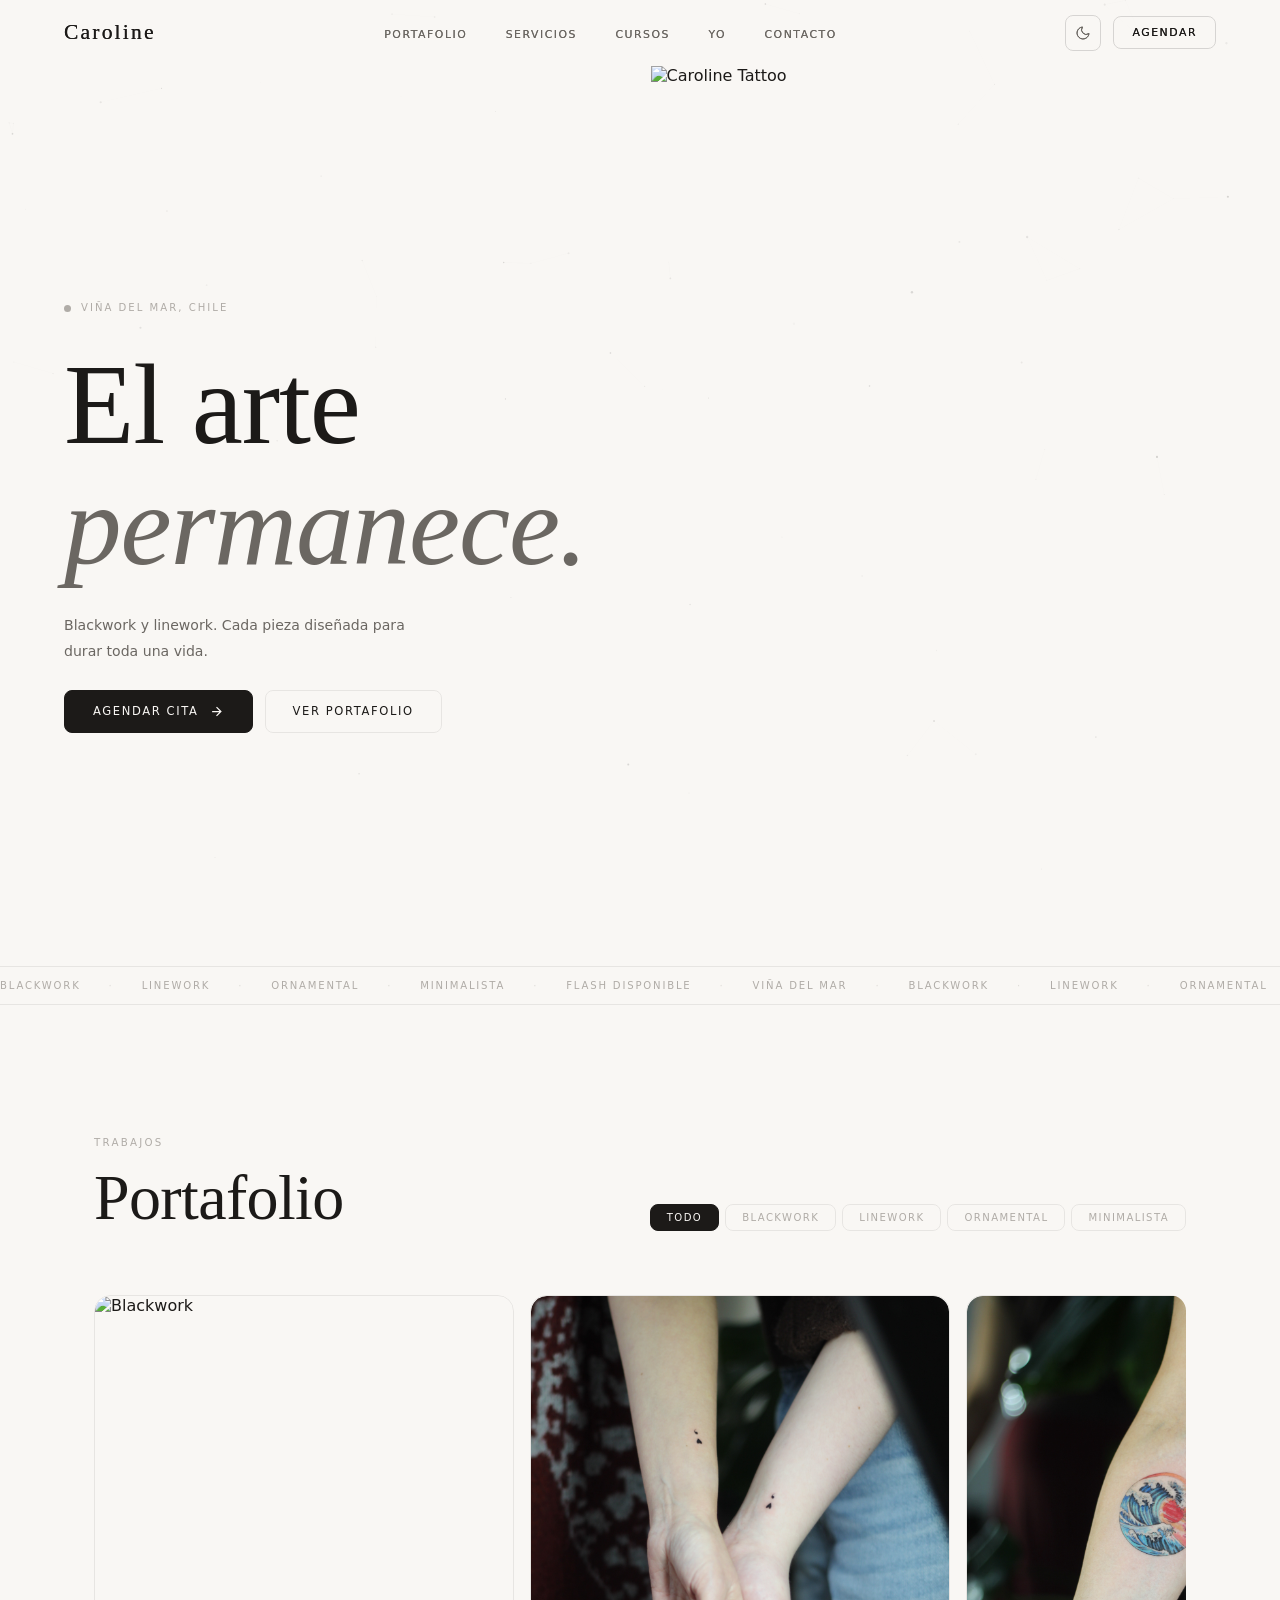
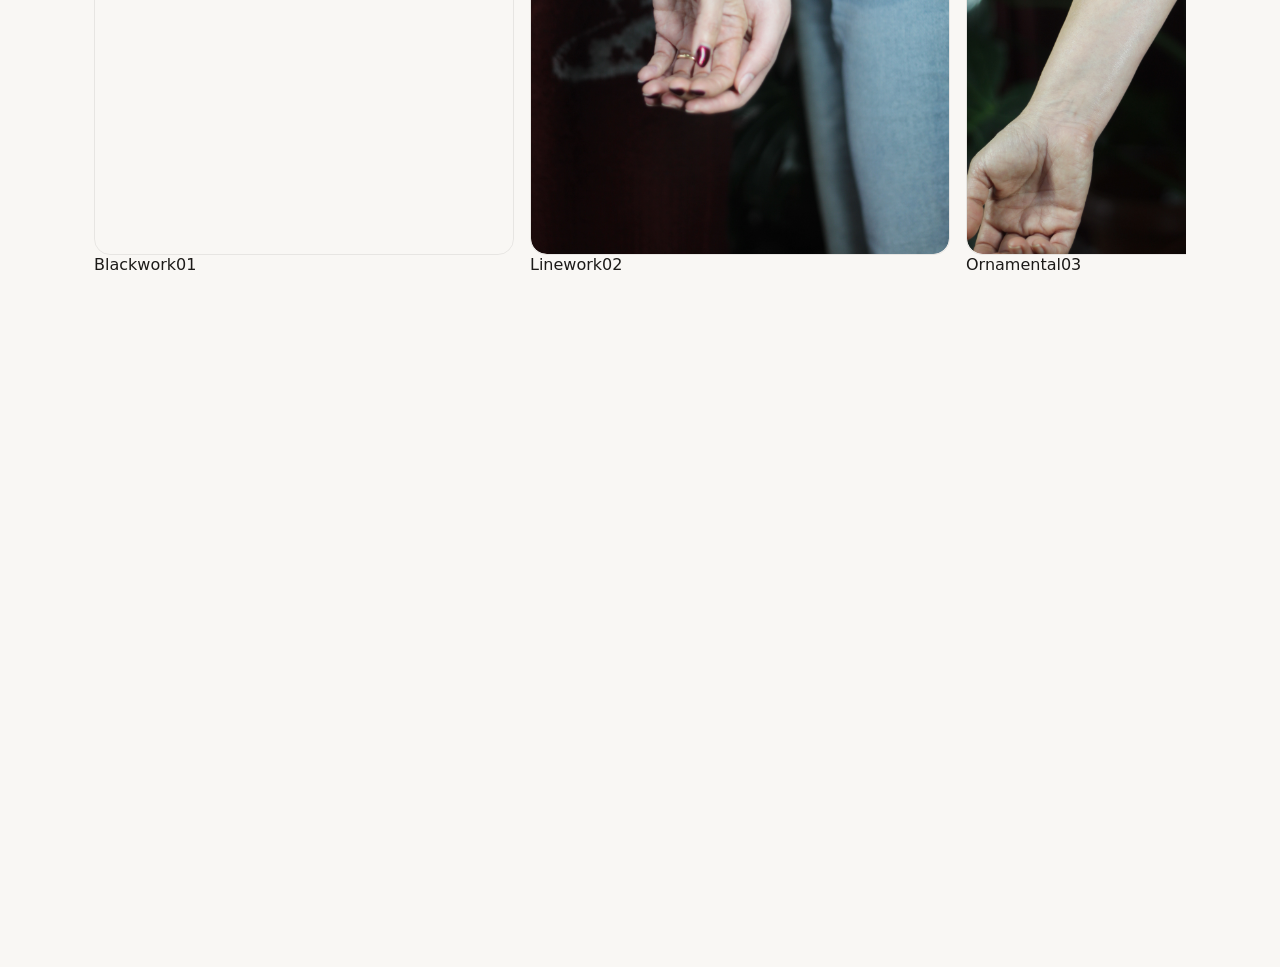
==== commit d502d25f: "Fix: replace placeholders with real portfolio images" ====
--- a/index.html
+++ b/index.html
@@ -47,7 +47,90 @@
     </div>
     <div class="hero-img-wrap">
       <div class="hero-img">
-        <div class="placeholder hero-ph">Tu foto principal</div>
+        <img src="img/portafolio/color/IMG_0008.JPG" alt="Caroline Tattoo" style="width:100%;height:100%;object-fit:cover;">
+      </div>
+      <div class="hero-chip"><span class="chip-dot"></span>Disponible para citas</div>
+    </div>
+  </section>
+
+  <!-- TICKER -->
+  <div class="ticker" aria-hidden="true">
+    <div class="ticker-track">
+      <span>Blackwork</span><span class="tdot">·</span><span>Linework</span><span class="tdot">·</span><span>Ornamental</span><span class="tdot">·</span><span>Minimalista</span><span class="tdot">·</span><span>Flash disponible</span><span class="tdot">·</span><span>Viña del Mar</span><span class="tdot">·</span><span>Blackwork</span><span class="tdot">·</span><span>Linework</span><span class="tdot">·</span><span>Ornamental</span><span class="tdot">·</span><span>Minimalista</span><span class="tdot">·</span><span>Flash disponible</span><span class="tdot">·</span><span>Viña del Mar</span><span class="tdot">·</span>
+    </div>
+  </div>
+
+  <!-- PORTAFOLIO -->
+  <section id="portafolio" class="section">
+    <div class="sec-head">
+      <div><p class="label">Trabajos</p><h2>Portafolio</h2></div>
+      <div class="filters">
+        <button class="f-btn active" data-filter="all">Todo</button>
+        <button class="f-btn" data-filter="blackwork">Blackwork</button>
+        <button class="f-btn" data-filter="linework">Linework</button>
+        <button class="f-btn" data-filter="ornamental">Ornamental</button>
+        <button class="f-btn" data-filter="minimalista">Minimalista</button>
+      </div>
+    </div>
+    <div class="carousel-outer">
+      <div class="carousel" id="carousel">
+        <div class="slide" data-category="blackwork"><div class="slide-inner"><div class="slide-img"><img src="img/portafolio/grises/IMG_9058.JPG" alt="Blackwork" loading="lazy"></div><div class="slide-meta"><span>Blackwork</span><span class="slide-num">01</span></div></div></div>
+        <div class="slide" data-category="linework"><div class="slide-inner"><div class="slide-img"><img src="img/portafolio/linea/IMG_1370.JPG" alt="Linework" loading="lazy"></div><div class="slide-meta"><span>Linework</span><span class="slide-num">02</span></div></div></div>
+        <div class="slide" data-category="ornamental"><div class="slide-inner"><div class="slide-img"><img src="img/portafolio/color/IMG_9462.JPG" alt="Ornamental" loading="lazy"></div><div class="slide-meta"><span>Ornamental</span><span class="slide-num">03</span></div></div></div>
+        <div class="slide" data-category="blackwork"><div class="slide-inner"><div class="slide-img"><img src="img/portafolio/grises/IMG_9251.JPG" alt="Blackwork" loading="lazy"></div><div class="slide-meta"><span>Blackwork</span><span class="slide-num">04</span></div></div></div>
+        <div class="slide" data-category="linework"><div class="slide-inner"><div class="slide-img"><img src="img/portafolio/linea/IMG_9241.JPG" alt="Linework" loading="lazy"></div><div class="slide-meta"><span>Linework</span><span class="slide-num">05</span></div></div></div>
+        <div class="slide" data-category="ornamental"><div class="slide-inner"><div class="slide-img"><img src="img/portafolio/color/IMG_9482.JPG" alt="Ornamental" loading="lazy"></div><div class="slide-meta"><span>Ornamental</span><span class="slide-num">06</span></div></div></div>
+        <div class="slide" data-category="blackwork"><div class="slide-inner"><div class="slide-img"><img src="img/portafolio/grises/IMG_9288.JPG" alt="Blackwork" loading="lazy"></div><div class="slide-meta"><span>Blackwork</span><span class="slide-num">07</span></div></div></div>
+        <div class="slide" data-category="linework"><div class="slide-inner"><div class="slide-img"><img src="img/portafolio/linea/IMG_9127.JPG" alt="Linework" loading="lazy"></div><div class="slide-meta"><span>Linework</span><span class="slide-num">08</span></div></div></div>
+        <div class="slide" data-category="ornamental"><div class="slide-inner"><div class="slide-img"><img src="img/portafolio/color/IMG_9550.JPG" alt="Ornamental" loading="lazy"></div><div class="slide-meta"><span>Ornamental</span><span class="slide-num">09</span></div></div></div>>
+<head>
+  <meta charset="UTF-8" />
+  <meta name="viewport" content="width=device-width, initial-scale=1.0" />
+  <title>Caroline Tattoo — Viña del Mar</title>
+  <meta name="description" content="Tatuadora profesional en Viña del Mar. Blackwork, linework y diseños personalizados." />
+  <link rel="preconnect" href="https://fonts.googleapis.com" />
+  <link rel="preconnect" href="https://fonts.gstatic.com" crossorigin />
+  <link href="https://fonts.googleapis.com/css2?family=Cormorant:ital,wght@0,300;0,400;1,300;1,400&family=DM+Sans:opsz,wght@9..40,200;9..40,300;9..40,400&display=swap" rel="stylesheet" />
+  <link rel="stylesheet" href="styles.css" />
+</head>
+<body>
+  <canvas id="canvas"></canvas>
+
+  <nav id="nav">
+    <a href="#inicio" class="nav-logo">Caroline</a>
+    <ul class="nav-links" id="navLinks">
+      <li><a href="#portafolio">Portafolio</a></li>
+      <li><a href="#servicios">Servicios</a></li>
+      <li><a href="#cursos">Cursos</a></li>
+      <li><a href="#sobre-mi">Yo</a></li>
+      <li><a href="#contacto">Contacto</a></li>
+    </ul>
+    <div class="nav-right">
+      <button class="theme-btn" id="themeToggle" aria-label="Cambiar tema">
+        <svg class="ico-sun" width="16" height="16" viewBox="0 0 24 24" fill="none" stroke="currentColor" stroke-width="1.5"><circle cx="12" cy="12" r="4"/><path d="M12 2v2M12 20v2M4.93 4.93l1.41 1.41M17.66 17.66l1.41 1.41M2 12h2M20 12h2M6.34 17.66l-1.41 1.41M19.07 4.93l-1.41 1.41"/></svg>
+        <svg class="ico-moon" width="16" height="16" viewBox="0 0 24 24" fill="none" stroke="currentColor" stroke-width="1.5"><path d="M21 12.79A9 9 0 1 1 11.21 3 7 7 0 0 0 21 12.79z"/></svg>
+      </button>
+      <a href="#cita" class="nav-cta">Agendar</a>
+      <button class="hamburger" id="hamburger" aria-label="Menu">
+        <span></span><span></span>
+      </button>
+    </div>
+  </nav>
+
+  <!-- HERO -->
+  <section id="inicio" class="hero">
+    <div class="hero-text">
+      <p class="eyebrow"><span class="pulse-dot"></span>Viña del Mar, Chile</p>
+      <h1>El arte<br><em>permanece.</em></h1>
+      <p class="hero-desc">Blackwork y linework. Cada pieza diseñada para durar toda una vida.</p>
+      <div class="hero-btns">
+        <a href="#cita" class="btn-fill">Agendar cita <svg width="15" height="15" viewBox="0 0 24 24" fill="none" stroke="currentColor" stroke-width="2"><path d="M5 12h14M12 5l7 7-7 7"/></svg></a>
+        <a href="#portafolio" class="btn-outline">Ver portafolio</a>
+      </div>
+    </div>
+    <div class="hero-img-wrap">
+      <div class="hero-img">
+        <img src="img/portafolio/color/IMG_0008.JPG" alt="Caroline Tattoo" style="width:100%;height:100%;object-fit:cover;">
       </div>
       <div class="hero-chip"><span class="chip-dot"></span>Disponible para citas</div>
     </div>
@@ -127,7 +210,7 @@
   <!-- SOBRE MÍ -->
   <section id="sobre-mi" class="section sobre">
     <div class="sobre-img reveal">
-      <div class="sobre-frame"><div class="placeholder sobre-ph">Tu foto<br>de perfil</div></div>
+      <div class="sobre-frame"><img src="img/portafolio/grises/IMG_9885.JPG" alt="Caroline" style="width:100%;height:100%;object-fit:cover;"></div>
       <div class="sobre-chip2">3 años · Blackwork · VdM</div>
     </div>
     <div class="sobre-body">
--- a/styles.css
+++ b/styles.css
@@ -1,941 +1,552 @@
-/* Caroline Tattoo — v5 · Modern */
+/* Caroline Tattoo — Spell UI · Lightspark · v3 */
 
 :root {
-  --font-d: 'Playfair Display', Georgia, serif;
-  --font-b: 'Outfit', system-ui, sans-serif;
-  --nav-h: 64px;
-  --max: 1240px;
-  --pad: clamp(24px, 6vw, 80px);
-  --r: 24px;
-  --r-sm: 16px;
-  --r-xs: 999px;       /* pill — todos los botones */
-  --r-card: 20px;
+  --font-d: 'Cormorant', Georgia, serif;
+  --font-b: 'DM Sans', system-ui, sans-serif;
+  --nav-h: 66px;
+  --max: 1220px;
+  --pad: clamp(20px, 5vw, 68px);
+  --r: 16px;
+  --r-sm: 10px;
+  --r-xs: 8px;
   --ease: cubic-bezier(0.22, 1, 0.36, 1);
-  --ease-back: cubic-bezier(0.34, 1.56, 0.64, 1);
 }
 
 [data-theme="dark"] {
-  --bg:     #0a0a0a;
-  --bg2:    #111111;
-  --bg3:    #191919;
-  --bg4:    #222222;
-  --bdr:    rgba(255,255,255,0.06);
-  --bdr2:   rgba(255,255,255,0.12);
-  --bdr3:   rgba(255,255,255,0.22);
-  --txt:    #ede9e3;
-  --txt2:   #6e6a66;
-  --txt3:   #333030;
-  --acc:    #ede9e3;
-  --acc-i:  #0a0a0a;
-  --acc2:   #b8a89a;
-  --glow:   rgba(237,233,227,0.04);
-  --sh:     0 8px 40px rgba(0,0,0,0.5);
-  --sh-sm:  0 2px 12px rgba(0,0,0,0.3);
+  --bg:     #0c0c0c;
+  --bg2:    #141414;
+  --bg3:    #1c1c1c;
+  --bdr:    rgba(255,255,255,0.07);
+  --bdr2:   rgba(255,255,255,0.14);
+  --txt:    #f2efe9;
+  --txt2:   #7a7672;
+  --txt3:   #3e3c3a;
+  --acc:    #f2efe9;
+  --acc-i:  #0c0c0c;
+  --glow:   rgba(242,239,233,0.05);
+  --sh:     0 4px 24px rgba(0,0,0,0.4);
 }
 [data-theme="light"] {
-  --bg:     #f8f6f2;
-  --bg2:    #f0ece6;
-  --bg3:    #e8e3db;
-  --bg4:    #ddd8d0;
-  --bdr:    rgba(0,0,0,0.06);
-  --bdr2:   rgba(0,0,0,0.12);
-  --bdr3:   rgba(0,0,0,0.22);
-  --txt:    #1a1816;
-  --txt2:   #6a6460;
-  --txt3:   #b5b0aa;
-  --acc:    #1a1816;
-  --acc-i:  #f8f6f2;
-  --acc2:   #6a5c50;
-  --glow:   rgba(26,24,22,0.03);
-  --sh:     0 8px 40px rgba(0,0,0,0.10);
-  --sh-sm:  0 2px 12px rgba(0,0,0,0.06);
+  --bg:     #f9f7f4;
+  --bg2:    #f1ede8;
+  --bg3:    #e8e3dc;
+  --bdr:    rgba(0,0,0,0.07);
+  --bdr2:   rgba(0,0,0,0.16);
+  --txt:    #1c1a18;
+  --txt2:   #6b6762;
+  --txt3:   #b0aca7;
+  --acc:    #1c1a18;
+  --acc-i:  #f9f7f4;
+  --glow:   rgba(28,26,24,0.04);
+  --sh:     0 4px 24px rgba(0,0,0,0.08);
 }
 
 *, *::before, *::after { box-sizing: border-box; margin: 0; padding: 0; }
-html {
-  scroll-behavior: smooth;
-  font-size: 16px;
-  overflow-x: hidden;
-  /* Fix iOS Safari overflow */
-  -webkit-text-size-adjust: 100%;
-}
+html { scroll-behavior: smooth; }
 body {
   font-family: var(--font-b);
   background: var(--bg);
   color: var(--txt);
   overflow-x: hidden;
   -webkit-font-smoothing: antialiased;
-  -moz-osx-font-smoothing: grayscale;
-  transition: background .45s var(--ease), color .45s var(--ease);
-  width: 100%;
-  max-width: 100vw;
-  /* Fix iOS momentum scrolling causing overflow */
-  position: relative;
-}
-img { display: block; width: 100%; height: 100%; object-fit: cover; }
-a { color: inherit; text-decoration: none; }
-button { cursor: pointer; border: none; background: none; font-family: inherit; color: inherit; }
-ul { list-style: none; }
-
-/* Noise overlay */
-.noise {
-  position: fixed; inset: 0; z-index: 200;
-  pointer-events: none;
-  opacity: .028;
-  background-image: url("data:image/svg+xml,%3Csvg viewBox='0 0 256 256' xmlns='http://www.w3.org/2000/svg'%3E%3Cfilter id='noise'%3E%3CfeTurbulence type='fractalNoise' baseFrequency='0.9' numOctaves='4' stitchTiles='stitch'/%3E%3C/filter%3E%3Crect width='100%25' height='100%25' filter='url(%23noise)'/%3E%3C/svg%3E");
-  background-size: 200px 200px;
-}
-
-/* Canvas — solo desktop */
+  transition: background .4s var(--ease), color .4s var(--ease);
+}
+img { display:block; width:100%; height:100%; object-fit:cover; }
+a { color:inherit; text-decoration:none; }
+button { cursor:pointer; border:none; background:none; font-family:inherit; color:inherit; }
+ul { list-style:none; }
+small { font-size: 0.72em; letter-spacing: 0.1em; text-transform: uppercase; }
+
+/* Canvas */
 #canvas {
-  position: fixed; inset: 0; z-index: 0;
-  pointer-events: none; opacity: .4;
-}
-@media (max-width: 768px) {
-  #canvas { display: none; }
-  .noise { display: none; }
-}
-
-/* Typography */
-h1, h2, h3 {
-  font-family: var(--font-d);
-  font-weight: 400;
-  line-height: 1.06;
-  letter-spacing: -0.02em;
-}
-h1 { font-size: clamp(3.8rem, 10vw, 9rem); }
-h2 { font-size: clamp(2.8rem, 5.5vw, 5.5rem); }
-h3 { font-size: clamp(1.15rem, 1.6vw, 1.45rem); font-weight: 400; }
-em { font-style: italic; color: var(--acc2); }
-p {
-  font-size: clamp(.875rem, 1.05vw, .95rem);
-  color: var(--txt2);
-  line-height: 1.9;
-  font-weight: 300;
-  letter-spacing: 0.01em;
-}
+  position:fixed; inset:0; z-index:0;
+  pointer-events:none; opacity:.5;
+}
+
+/* Type */
+h1,h2,h3 { font-family:var(--font-d); font-weight:300; line-height:1.05; letter-spacing:-0.01em; }
+h1 { font-size: clamp(3.6rem,9vw,8rem); }
+h2 { font-size: clamp(2.6rem,5vw,5rem); }
+h3 { font-size: clamp(1.2rem,1.8vw,1.5rem); font-weight:300; }
+em { font-style:italic; color:var(--txt2); }
+p  { font-size:clamp(.875rem,1.1vw,.97rem); color:var(--txt2); line-height:1.85; font-weight:300; }
 .label {
-  font-size: .78rem;
-  font-weight: 300;
-  letter-spacing: .12em;
-  text-transform: uppercase;
-  color: var(--txt3);
-  margin-bottom: 14px;
+  font-size:.64rem; font-weight:400; letter-spacing:.22em;
+  text-transform:uppercase; color:var(--txt3); margin-bottom:12px;
 }
 
 /* Sections */
 .section {
-  position: relative; z-index: 1;
-  padding: clamp(80px, 11vw, 160px) var(--pad);
-  max-width: var(--max); margin: 0 auto;
-  /* Evitar overflow horizontal */
-  width: 100%;
-  box-sizing: border-box;
-}
-.section-alt {
-  background: var(--bg2);
-  max-width: 100%;
-  width: 100%;
-}
-.section-alt > .cursos-wrap,
-.section-alt > .sec-head,
-.section-alt > .services-grid,
-.section-alt > .tienda-inner {
-  max-width: var(--max);
-  margin-left: auto;
-  margin-right: auto;
-}
-.section-alt.section {
-  padding-left: var(--pad);
-  padding-right: var(--pad);
-}
+  position:relative; z-index:1;
+  padding: clamp(72px,10vw,140px) var(--pad);
+  max-width:var(--max); margin:0 auto;
+}
+.section-alt { background:var(--bg2); max-width:100%; }
+.section-alt > * { max-width:var(--max); margin-left:auto; margin-right:auto; }
+.section-alt.section { padding-left:var(--pad); padding-right:var(--pad); }
 
 .sec-head {
-  display: flex;
-  align-items: flex-end;
-  justify-content: space-between;
-  gap: 28px;
-  flex-wrap: wrap;
-  margin-bottom: clamp(40px, 6vw, 72px);
-}
-.sec-title-group { display: flex; flex-direction: column; }
-.sec-foot { margin-top: 44px; display: flex; justify-content: center; }
+  display:flex; align-items:flex-end; justify-content:space-between;
+  gap:24px; flex-wrap:wrap;
+  margin-bottom:clamp(36px,5vw,64px);
+}
+.sec-foot { margin-top:40px; display:flex; justify-content:center; }
 
 /* Buttons */
 .btn-fill {
-  display: inline-flex; align-items: center; gap: 10px;
-  padding: 14px 26px;
-  background: var(--acc); color: var(--acc-i);
-  font-family: var(--font-b);
-  font-size: .92rem; font-weight: 400;
-  letter-spacing: 0;
-  border-radius: var(--r-xs);
-  border: 1.5px solid var(--acc);
-  transition: opacity .22s, transform .22s var(--ease), gap .28s var(--ease), box-shadow .3s;
-  white-space: nowrap;
-}
-.btn-fill:hover { opacity: .86; transform: translateY(-2px); gap: 15px; box-shadow: var(--sh-sm); }
-
-.btn-ghost {
-  display: inline-flex; align-items: center; gap: 9px;
-  padding: 13px 25px;
-  background: transparent; color: var(--txt);
-  font-family: var(--font-b);
-  font-size: .92rem; font-weight: 400;
-  letter-spacing: 0;
-  border-radius: var(--r-xs);
-  border: 1.5px solid var(--bdr2);
-  transition: border-color .3s, background .3s, transform .22s var(--ease), gap .28s var(--ease);
-  white-space: nowrap;
-}
-.btn-ghost:hover { border-color: var(--bdr3); background: var(--glow); transform: translateY(-2px); gap: 14px; }
+  display:inline-flex; align-items:center; gap:10px;
+  padding:13px 28px;
+  background:var(--acc); color:var(--acc-i);
+  font-family:var(--font-b); font-size:.72rem; font-weight:400;
+  letter-spacing:.14em; text-transform:uppercase;
+  border-radius:var(--r-xs);
+  border:1px solid var(--acc);
+  transition:opacity .2s,transform .2s var(--ease),gap .3s var(--ease);
+}
+.btn-fill:hover { opacity:.88; transform:translateY(-2px); gap:16px; }
+
+.btn-outline {
+  display:inline-flex; align-items:center; gap:8px;
+  padding:12px 27px;
+  background:transparent; color:var(--txt);
+  font-family:var(--font-b); font-size:.72rem; font-weight:400;
+  letter-spacing:.14em; text-transform:uppercase;
+  border-radius:var(--r-xs);
+  border:1px solid var(--bdr);
+  transition:border-color .3s,background .3s,transform .2s var(--ease),gap .3s var(--ease);
+}
+.btn-outline:hover { border-color:var(--bdr2); background:var(--glow); transform:translateY(-2px); gap:14px; }
 
 .icon-btn {
-  display: inline-flex; align-items: center; justify-content: center;
-  width: 46px; height: 46px;
-  border: 1.5px solid var(--bdr2); border-radius: 50%;
-  color: var(--txt2);
-  transition: border-color .3s, color .3s, background .3s, transform .22s var(--ease);
-}
-.icon-btn:hover { border-color: var(--bdr3); color: var(--txt); background: var(--glow); transform: translateY(-2px); }
+  display:inline-flex; align-items:center; justify-content:center;
+  width:44px; height:44px;
+  border:1px solid var(--bdr); border-radius:var(--r-xs);
+  color:var(--txt2);
+  transition:border-color .3s,color .3s,background .3s;
+}
+.icon-btn:hover { border-color:var(--bdr2); color:var(--txt); background:var(--glow); }
 
 /* NAV */
 #nav {
-  position: fixed; top: 0; left: 0; right: 0; z-index: 100;
-  height: var(--nav-h);
-  display: flex; align-items: center; justify-content: space-between;
-  padding: 0 var(--pad);
-  border-bottom: 1px solid transparent;
-  transition: border-color .4s, background .4s, backdrop-filter .4s;
+  position:fixed; top:0; left:0; right:0; z-index:100;
+  height:var(--nav-h);
+  display:flex; align-items:center; justify-content:space-between;
+  padding:0 var(--pad);
+  border-bottom:1px solid transparent;
+  transition:border-color .4s,background .4s,backdrop-filter .4s;
 }
 #nav.scrolled {
-  background: color-mix(in srgb, var(--bg) 88%, transparent);
-  border-color: var(--bdr);
-  backdrop-filter: blur(24px);
-  -webkit-backdrop-filter: blur(24px);
-}
-
+  background:color-mix(in srgb,var(--bg) 90%,transparent);
+  border-color:var(--bdr);
+  backdrop-filter:blur(20px);
+  -webkit-backdrop-filter:blur(20px);
+}
 .nav-logo {
-  font-family: var(--font-d);
-  font-size: 1.4rem; font-weight: 400;
-  letter-spacing: .06em; color: var(--txt);
-}
-.logo-c { color: var(--acc2); }
-
-.nav-links { display: flex; gap: clamp(22px, 3vw, 48px); }
+  font-family:var(--font-d); font-size:1.35rem; font-weight:300;
+  letter-spacing:.1em; color:var(--txt);
+}
+.nav-links { display:flex; gap:clamp(20px,3vw,44px); }
 .nav-links a {
-  font-size: .9rem; font-weight: 300; letter-spacing: 0;
-  color: var(--txt2);
-  position: relative; transition: color .25s;
+  font-size:.68rem; font-weight:400; letter-spacing:.14em;
+  text-transform:uppercase; color:var(--txt2);
+  position:relative; transition:color .2s;
 }
 .nav-links a::after {
-  content: '';
-  position: absolute; bottom: -4px; left: 0;
-  width: 0; height: 1px;
-  background: var(--acc2);
-  transition: width .38s var(--ease);
-}
-.nav-links a:hover, .nav-links a.active-nav { color: var(--txt); }
-.nav-links a:hover::after, .nav-links a.active-nav::after { width: 100%; }
-.nav-right { display: flex; align-items: center; gap: 10px; }
+  content:''; position:absolute; bottom:-2px; left:0;
+  width:0; height:1px; background:var(--txt);
+  transition:width .35s var(--ease);
+}
+.nav-links a:hover { color:var(--txt); }
+.nav-links a:hover::after { width:100%; }
+.nav-right { display:flex; align-items:center; gap:12px; }
 
 .theme-btn {
-  display: flex; align-items: center; justify-content: center;
-  width: 38px; height: 38px;
-  border: 1px solid var(--bdr); border-radius: var(--r-xs);
-  color: var(--txt2); overflow: hidden; position: relative;
-  transition: border-color .3s, background .3s;
-}
-.theme-btn:hover { border-color: var(--bdr2); background: var(--glow); }
-.ico-sun, .ico-moon {
-  position: absolute; display: flex; align-items: center;
-  transition: transform .45s var(--ease), opacity .45s;
-}
-[data-theme="dark"]  .ico-sun  { transform: translateY(0);    opacity: 1; }
-[data-theme="dark"]  .ico-moon { transform: translateY(28px); opacity: 0; }
-[data-theme="light"] .ico-sun  { transform: translateY(-28px); opacity: 0; }
-[data-theme="light"] .ico-moon { transform: translateY(0);    opacity: 1; }
+  display:flex; align-items:center; justify-content:center;
+  width:36px; height:36px;
+  border:1px solid var(--bdr); border-radius:var(--r-xs);
+  color:var(--txt2); overflow:hidden; position:relative;
+  transition:border-color .3s,background .3s;
+}
+.theme-btn:hover { border-color:var(--bdr2); background:var(--glow); }
+.ico-sun,.ico-moon {
+  position:absolute; display:flex; align-items:center;
+  transition:transform .4s var(--ease),opacity .4s;
+}
+[data-theme="dark"]  .ico-sun  { transform:translateY(0);    opacity:1; }
+[data-theme="dark"]  .ico-moon { transform:translateY(24px); opacity:0; }
+[data-theme="light"] .ico-sun  { transform:translateY(-24px);opacity:0; }
+[data-theme="light"] .ico-moon { transform:translateY(0);    opacity:1; }
 
 .nav-cta {
-  font-size: .88rem; font-weight: 400; letter-spacing: 0;
-  padding: 10px 22px;
-  border: 1.5px solid var(--bdr2); border-radius: 999px;
-  color: var(--txt);
-  transition: border-color .3s, background .3s, transform .2s var(--ease);
-}
-.nav-cta:hover { border-color: var(--bdr3); background: var(--glow); transform: translateY(-1px); }
-
-.hamburger { display: none; flex-direction: column; gap: 6px; width: 26px; }
-.hamburger span { display: block; height: 1px; background: var(--txt); border-radius: 1px; transition: transform .38s var(--ease), opacity .25s; }
-.hamburger.open span:nth-child(1) { transform: translateY(7px) rotate(45deg); }
-.hamburger.open span:nth-child(2) { transform: translateY(-7px) rotate(-45deg); }
-
-/* Placeholder */
+  font-size:.68rem; font-weight:400; letter-spacing:.14em;
+  text-transform:uppercase; padding:9px 18px;
+  border:1px solid var(--bdr); border-radius:var(--r-xs);
+  color:var(--txt); transition:border-color .3s,background .3s;
+}
+.nav-cta:hover { border-color:var(--bdr2); background:var(--glow); }
+
+.hamburger { display:none; flex-direction:column; gap:5px; width:28px; }
+.hamburger span { display:block; height:1px; background:var(--txt); transition:transform .35s var(--ease),opacity .25s; }
+.hamburger.open span:nth-child(1) { transform:translateY(6px) rotate(45deg); }
+.hamburger.open span:nth-child(2) { transform:translateY(-6px) rotate(-45deg); }
+
+/* Placeholders */
 .placeholder {
-  width: 100%; height: 100%;
-  background: var(--bg3);
-  display: flex; flex-direction: column; align-items: center; justify-content: center;
-  color: var(--txt3); font-size: .65rem; letter-spacing: .14em;
-  text-transform: uppercase; text-align: center; gap: 4px;
-  font-weight: 300;
-}
-.placeholder small { font-size: .55rem; opacity: .7; }
-.hero-ph { background: var(--bg2); min-height: 100%; }
-.sobre-ph { aspect-ratio: 3/4; min-height: 360px; }
+  width:100%; height:100%;
+  background:var(--bg3);
+  display:flex; flex-direction:column; align-items:center; justify-content:center;
+  color:var(--txt3); font-size:.72rem; letter-spacing:.12em;
+  text-transform:uppercase; text-align:center; line-height:2.2;
+  gap:4px;
+}
+.hero-ph { background:var(--bg2); min-height:100%; }
+.sobre-ph { aspect-ratio:3/4; min-height:360px; }
 
 /* HERO */
 .hero {
-  position: relative; z-index: 1;
-  min-height: 100vh;
-  display: flex; flex-direction: column;
-  justify-content: center;
-  padding-top: var(--nav-h);
-  max-width: 100%;
-  overflow: hidden;
-}
-
-.hero-content {
-  display: grid;
-  grid-template-columns: 1fr 1fr;
-  align-items: center;
-  min-height: calc(100vh - var(--nav-h));
-  max-width: var(--max);
-  margin: 0 auto;
-  padding: 0 var(--pad);
-  width: 100%;
-  gap: clamp(40px, 6vw, 80px);
-}
-
+  position:relative; z-index:1;
+  min-height:100vh;
+  display:grid; grid-template-columns:1fr 1fr;
+  align-items:center;
+  padding-top:var(--nav-h);
+  max-width:100%; overflow:hidden;
+}
 .hero-text {
-  display: flex; flex-direction: column; gap: 28px;
-  animation: heroIn .9s var(--ease) both;
-}
-
+  padding:clamp(56px,7vw,110px) var(--pad);
+  display:flex; flex-direction:column; gap:26px;
+  animation:fadeUp .9s var(--ease) both;
+}
 .eyebrow {
-  display: flex; align-items: center; gap: 10px;
-  font-size: .6rem; font-weight: 400; letter-spacing: .26em;
-  text-transform: uppercase; color: var(--txt3);
+  display:flex; align-items:center; gap:10px;
+  font-size:.63rem; font-weight:400; letter-spacing:.2em;
+  text-transform:uppercase; color:var(--txt3);
 }
 .pulse-dot {
-  width: 7px; height: 7px; border-radius: 50%;
-  background: var(--txt3);
-  animation: pulse 2.5s ease-in-out infinite;
-}
-
-.hero-h1 { max-width: 9ch; }
-.hero-desc { max-width: 360px; font-size: .95rem; }
-.hero-btns { display: flex; gap: 12px; flex-wrap: wrap; }
-
-.hero-visual {
-  position: relative;
-  animation: heroFade 1s var(--ease) .3s both;
-}
-.hero-frame {
-  aspect-ratio: 4/5;
-  border-radius: var(--r);
-  overflow: hidden;
-  border: 1px solid var(--bdr);
-  position: relative;
-}
-.frame-deco {
-  position: absolute; width: 24px; height: 24px;
-  border-color: var(--acc2); border-style: solid;
-  pointer-events: none;
-}
-.frame-deco-tl { top: 12px; left: 12px; border-width: 1px 0 0 1px; }
-.frame-deco-br { bottom: 12px; right: 12px; border-width: 0 1px 1px 0; }
-
-.hero-badge {
-  position: absolute;
-  bottom: 24px; left: 12px;
-  display: flex; align-items: center; gap: 8px;
-  padding: 10px 20px;
-  background: color-mix(in srgb, var(--bg) 82%, transparent);
-  border: 1.5px solid var(--bdr2);
-  border-radius: 999px;
-  backdrop-filter: blur(16px);
-  -webkit-backdrop-filter: blur(16px);
-  font-size: .84rem; font-weight: 300; color: var(--txt2);
-  box-shadow: var(--sh-sm);
-}
-.badge-dot {
-  width: 7px; height: 7px; border-radius: 50%;
-  background: #4ade80;
-  animation: pulse 2s ease-in-out infinite;
-}
-
-.hero-stat-float {
-  position: absolute;
-  top: 20px; right: 12px;
-  display: flex; flex-direction: column; gap: 2px;
-  padding: 14px 18px;
-  background: color-mix(in srgb, var(--bg) 82%, transparent);
-  border: 1px solid var(--bdr);
-  border-radius: var(--r);
-  backdrop-filter: blur(16px);
-  -webkit-backdrop-filter: blur(16px);
-  box-shadow: var(--sh-sm);
-}
-.fsn {
-  font-family: var(--font-d);
-  font-size: 1.8rem; font-weight: 400; color: var(--txt); line-height: 1;
-}
-.fsl {
-  font-size: .55rem; font-weight: 300; letter-spacing: .14em;
-  text-transform: uppercase; color: var(--txt3);
-}
-
-.hero-scroll-hint {
-  position: absolute; bottom: 36px; left: var(--pad);
-  display: flex; align-items: center; gap: 14px;
-  font-size: .58rem; font-weight: 300; letter-spacing: .22em;
-  text-transform: uppercase; color: var(--txt3);
-  animation: heroIn 1s var(--ease) .8s both;
-}
-.scroll-line {
-  width: 48px; height: 1px;
-  background: linear-gradient(to right, var(--txt3), transparent);
-}
-
-@keyframes pulse { 0%, 100% { opacity: 1; transform: scale(1); } 50% { opacity: .4; transform: scale(.75); } }
-@keyframes heroIn { from { opacity: 0; transform: translateY(20px); } to { opacity: 1; transform: translateY(0); } }
-@keyframes heroFade { from { opacity: 0; transform: translateY(12px); } to { opacity: 1; transform: translateY(0); } }
+  width:7px; height:7px; border-radius:50%;
+  background:var(--txt3);
+  animation:pulse 2.5s ease-in-out infinite;
+}
+.chip-dot {
+  width:7px; height:7px; border-radius:50%;
+  background:#4ade80;
+  animation:pulse 2s ease-in-out infinite;
+}
+@keyframes pulse { 0%,100%{opacity:1;transform:scale(1)} 50%{opacity:.4;transform:scale(.7)} }
+
+.hero-desc { max-width:380px; }
+.hero-btns { display:flex; gap:12px; flex-wrap:wrap; }
+
+.hero-img-wrap {
+  height:100vh; position:relative;
+  animation:fadeIn 1.1s var(--ease) .3s both;
+}
+.hero-img { width:100%; height:100%; overflow:hidden; border-radius:0; }
+.hero-img img { width:100%; height:100%; object-fit:cover; }
+
+.hero-chip {
+  position:absolute; bottom:32px; left:24px;
+  display:flex; align-items:center; gap:8px;
+  padding:9px 18px;
+  background:color-mix(in srgb,var(--bg) 80%,transparent);
+  border:1px solid var(--bdr);
+  border-radius:var(--r);
+  backdrop-filter:blur(12px);
+  font-size:.63rem; font-weight:400; letter-spacing:.14em;
+  text-transform:uppercase; color:var(--txt2);
+}
 
 /* TICKER */
 .ticker {
-  position: relative; z-index: 1;
-  overflow: hidden;
-  border-top: 1px solid var(--bdr);
-  border-bottom: 1px solid var(--bdr);
-  padding: 14px 0;
-  background: var(--bg2);
+  position:relative; z-index:1;
+  overflow:hidden;
+  border-top:1px solid var(--bdr);
+  border-bottom:1px solid var(--bdr);
+  padding:13px 0;
 }
 .ticker-track {
-  display: flex; gap: 32px;
-  white-space: nowrap;
-  animation: tick 28s linear infinite;
-}
-.ticker-track span {
-  font-size: .6rem; font-weight: 300; letter-spacing: .22em;
-  text-transform: uppercase; color: var(--txt3);
-}
-.tdot { opacity: .4; }
-@keyframes tick { from { transform: translateX(0); } to { transform: translateX(-50%); } }
-
-/* PORTFOLIO CAROUSEL */
+  display:flex; gap:28px;
+  white-space:nowrap;
+  animation:tick 26s linear infinite;
+}
+.ticker-track span { font-size:.63rem; font-weight:400; letter-spacing:.18em; text-transform:uppercase; color:var(--txt3); }
+.tdot { opacity:.35; }
+@keyframes tick { from{transform:translateX(0)} to{transform:translateX(-50%)} }
+
+/* CAROUSEL */
 .carousel-outer {
-  position: relative;
-  margin: 0 calc(var(--pad) * -1);
-  padding: 0 var(--pad);
-  overflow: hidden;
+  position:relative;
+  border-radius:var(--r);
+  overflow:hidden;
 }
 .carousel {
-  display: flex; gap: 14px;
-  overflow-x: auto;
-  scroll-snap-type: x mandatory;
-  -webkit-overflow-scrolling: touch;
-  scrollbar-width: none;
-  cursor: grab;
-  padding-bottom: 4px;
-  /* Evitar que se salga del viewport */
-  max-width: 100%;
-}
-.carousel:active { cursor: grabbing; }
-.carousel::-webkit-scrollbar { display: none; }
+  display:flex;
+  gap:16px;
+  overflow-x:auto;
+  scroll-snap-type:x mandatory;
+  -webkit-overflow-scrolling:touch;
+  scrollbar-width:none;
+  cursor:grab;
+  padding-bottom:4px;
+}
+.carousel:active { cursor:grabbing; }
+.carousel::-webkit-scrollbar { display:none; }
 
 .slide {
-  flex: 0 0 clamp(240px, 32vw, 400px);
-  scroll-snap-align: start;
-  border-radius: var(--r);
-  overflow: hidden;
-  /* Nunca más ancho que la pantalla */
-  max-width: calc(100vw - var(--pad) * 2);
-}
-.slide.hidden { display: none; }
-
-.slide-inner { position: relative; }
+  flex:0 0 clamp(280px,35vw,420px);
+  scroll-snap-align:start;
+  border-radius:var(--r);
+  overflow:hidden;
+  transition:opacity .3s;
+}
+.slide.hidden { display:none; }
 .slide-img {
-  aspect-ratio: 3/4;
-  overflow: hidden;
-  border-radius: var(--r);
-  border: 1px solid var(--bdr);
-  position: relative;
-}
-.slide-img::after {
-  content: '';
-  position: absolute; inset: 0;
-  background: linear-gradient(to top, rgba(0,0,0,.5) 0%, transparent 50%);
-  opacity: 0;
-  transition: opacity .4s var(--ease);
-  border-radius: var(--r);
-}
-.slide:hover .slide-img::after { opacity: 1; }
-.slide-img img { width: 100%; height: 100%; object-fit: cover; transition: transform .7s var(--ease); }
-.slide:hover .slide-img img { transform: scale(1.05); }
-
-.slide-meta {
-  display: flex; justify-content: space-between; align-items: center;
-  padding: 12px 4px 4px;
-  font-size: .6rem; font-weight: 300; letter-spacing: .16em;
-  text-transform: uppercase; color: var(--txt3);
-}
-.slide-num { font-family: var(--font-d); font-size: 1rem; color: var(--txt3); font-weight: 400; }
-
-.carousel-controls {
-  display: flex; align-items: center; justify-content: center;
-  gap: 20px; margin-top: 28px;
-}
+  aspect-ratio:3/4;
+  overflow:hidden;
+  border-radius:var(--r);
+  border:1px solid var(--bdr);
+  position:relative;
+}
+.slide-img img {
+  width:100%; height:100%; object-fit:cover;
+  transition:transform .6s var(--ease);
+  border-radius:var(--r);
+}
+.slide:hover .slide-img img { transform:scale(1.04); }
+
 .car-btn {
-  width: 44px; height: 44px;
-  background: var(--bg2);
-  border: 1px solid var(--bdr); border-radius: 50%;
-  color: var(--txt2);
-  display: flex; align-items: center; justify-content: center;
-  transition: background .3s, border-color .3s, color .3s, transform .22s var(--ease);
-  flex-shrink: 0;
-}
-.car-btn:hover { background: var(--bg3); border-color: var(--bdr3); color: var(--txt); transform: scale(1.08); }
-
-.car-dots { display: none; }
+  position:absolute; top:50%; transform:translateY(-50%);
+  width:44px; height:44px;
+  background:color-mix(in srgb,var(--bg) 88%,transparent);
+  border:1px solid var(--bdr); border-radius:50%;
+  backdrop-filter:blur(8px);
+  color:var(--txt);
+  display:flex; align-items:center; justify-content:center;
+  z-index:2;
+  transition:background .3s,border-color .3s,transform .2s var(--ease);
+  box-shadow:var(--sh);
+}
+.car-btn:hover { background:var(--bg3); border-color:var(--bdr2); transform:translateY(-50%) scale(1.08); }
+.prev { left:16px; }
+.next { right:16px; }
+
+.car-dots {
+  display:flex; justify-content:center; gap:7px;
+  margin-top:20px;
+}
 .dot-btn {
-  width: 7px; height: 7px; border-radius: 50%;
-  background: var(--bdr2); border: none; cursor: pointer;
-  transition: background .3s, transform .3s var(--ease-back);
-  padding: 0;
-}
-.dot-btn.active { background: var(--txt); transform: scale(1.35); }
+  width:7px; height:7px; border-radius:50%;
+  background:var(--bdr2); border:none; cursor:pointer;
+  transition:background .3s,transform .3s var(--ease);
+  padding:0;
+}
+.dot-btn.active { background:var(--txt); transform:scale(1.3); }
 
 /* Filters */
-.filters { display: flex; gap: 8px; flex-wrap: wrap; }
+.filters { display:flex; gap:6px; flex-wrap:wrap; }
 .f-btn {
-  padding: 9px 20px;
-  border: 1.5px solid var(--bdr2); border-radius: 999px;
-  font-family: var(--font-b);
-  font-size: .88rem; font-weight: 300; letter-spacing: 0;
-  color: var(--txt2);
-  background: transparent;
-  transition: all .25s var(--ease);
-}
-.f-btn:hover { border-color: var(--bdr3); color: var(--txt); background: var(--glow); }
-.f-btn.active { background: var(--acc); border-color: var(--acc); color: var(--acc-i); font-weight: 400; }
-
-/* SERVICES */
-.services-grid {
-  display: grid;
-  grid-template-columns: repeat(4, 1fr);
-  gap: 14px;
-  background: transparent;
-  border: none;
-}
-.service-card {
-  background: var(--bg2);
-  padding: clamp(28px, 3.5vw, 40px);
-  display: flex; flex-direction: column; gap: 16px;
-  position: relative; overflow: hidden;
-  border-radius: var(--r-card);
-  border: 1.5px solid var(--bdr);
-  transition: background .3s, border-color .3s, transform .25s var(--ease), box-shadow .3s;
-}
-.service-card:hover { background: var(--bg3); border-color: var(--bdr2); transform: translateY(-4px); box-shadow: var(--sh); }
-
-.sc-number {
-  font-family: var(--font-d);
-  font-size: .78rem; color: var(--txt3); font-weight: 400;
-}
-.sc-ico {
-  width: 46px; height: 46px;
-  background: var(--bg3); border: 1.5px solid var(--bdr);
-  border-radius: 50%;
-  display: flex; align-items: center; justify-content: center;
-  color: var(--txt2);
-  transition: background .3s, color .3s, border-color .3s;
-}
-.service-card:hover .sc-ico { background: var(--bg4); color: var(--txt); border-color: var(--bdr2); }
-
-.service-card h3 { color: var(--txt); margin-top: 4px; }
-.service-card p { font-size: .82rem; flex: 1; }
-.sc-link {
-  font-size: .62rem; font-weight: 300; letter-spacing: .18em;
-  text-transform: uppercase; color: var(--txt3);
-  transition: color .25s, letter-spacing .3s var(--ease);
-}
-.service-card:hover .sc-link { color: var(--acc2); letter-spacing: .24em; }
-
-/* SOBRE */
+  padding:7px 16px;
+  border:1px solid var(--bdr); border-radius:var(--r-xs);
+  font-family:var(--font-b); font-size:.63rem; font-weight:400;
+  letter-spacing:.14em; text-transform:uppercase; color:var(--txt3);
+  background:transparent;
+  transition:all .25s var(--ease);
+}
+.f-btn:hover { border-color:var(--bdr2); color:var(--txt); background:var(--glow); }
+.f-btn.active { background:var(--acc); border-color:var(--acc); color:var(--acc-i); }
+
+/* CARDS (Servicios) */
+.cards {
+  display:grid; grid-template-columns:repeat(4,1fr); gap:12px;
+}
+.card {
+  background:var(--bg); border:1px solid var(--bdr);
+  border-radius:var(--r);
+  padding:clamp(24px,3vw,36px);
+  display:flex; flex-direction:column; gap:14px;
+  transition:border-color .3s,box-shadow .3s,transform .25s var(--ease);
+}
+.card:hover { border-color:var(--bdr2); box-shadow:var(--sh); transform:translateY(-4px); }
+
+.card-ico {
+  width:48px; height:48px;
+  background:var(--bg2); border:1px solid var(--bdr);
+  border-radius:var(--r-sm);
+  display:flex; align-items:center; justify-content:center;
+  color:var(--txt2);
+  transition:background .3s,color .3s;
+}
+.card:hover .card-ico { background:var(--bg3); color:var(--txt); }
+.card h3 { color:var(--txt); }
+.card p { font-size:.82rem; flex:1; }
+.clink { font-size:.68rem; font-weight:400; letter-spacing:.12em; text-transform:uppercase; color:var(--txt3); transition:color .2s,letter-spacing .3s var(--ease); }
+.card:hover .clink { color:var(--txt); letter-spacing:.18em; }
+
+/* SOBRE MÍ */
 .sobre {
-  display: grid;
-  grid-template-columns: 1fr 1fr;
-  gap: clamp(48px, 8vw, 104px);
-  align-items: center;
-  max-width: 100%;
-  width: 100%;
-  padding-left: var(--pad);
-  padding-right: var(--pad);
-  overflow: hidden;
-}
-.sobre-visual { position: relative; }
+  display:grid; grid-template-columns:1fr 1fr;
+  gap:clamp(44px,7vw,96px); align-items:center;
+  max-width:100%; padding-left:var(--pad); padding-right:var(--pad);
+}
+.sobre-img { position:relative; }
 .sobre-frame {
-  border-radius: var(--r);
-  overflow: hidden;
-  border: 1px solid var(--bdr);
-}
-.sobre-tag {
-  position: absolute; bottom: 20px; right: -10px;
-  padding: 10px 20px;
-  background: var(--bg); border: 1.5px solid var(--bdr2);
-  border-radius: 999px;
-  font-size: .84rem; font-weight: 300; color: var(--txt2);
-  box-shadow: var(--sh);
-}
-.sobre-body { display: flex; flex-direction: column; gap: 18px; }
-.sobre-divider { width: 40px; height: 1px; background: var(--bdr3); }
-.sobre-lead { font-size: 1.02rem; color: var(--txt); font-weight: 300; line-height: 1.7; }
-.sobre-body p { max-width: 460px; }
-
-.stats {
-  display: flex; align-items: center;
-  padding: 24px 0;
-  border-top: 1px solid var(--bdr);
-  border-bottom: 1px solid var(--bdr);
-  gap: 0;
-}
-.stat { display: flex; flex-direction: column; gap: 5px; padding: 0 32px; }
-.stat:first-child { padding-left: 0; }
-.sn {
-  font-family: var(--font-d);
-  font-size: 2rem; font-weight: 400; color: var(--txt); line-height: 1;
-}
-.sl {
-  font-size: .58rem; font-weight: 300; letter-spacing: .18em;
-  text-transform: uppercase; color: var(--txt3);
-}
-.sdiv { width: 1px; height: 38px; background: var(--bdr); flex-shrink: 0; }
-.sobre-links { display: flex; align-items: center; gap: 10px; }
+  border-radius:var(--r);
+  overflow:hidden;
+  border:1px solid var(--bdr);
+}
+.sobre-chip2 {
+  position:absolute; bottom:20px; right:-10px;
+  padding:9px 18px;
+  background:var(--bg); border:1px solid var(--bdr); border-radius:var(--r);
+  font-size:.62rem; font-weight:400; letter-spacing:.16em;
+  text-transform:uppercase; color:var(--txt2);
+  box-shadow:var(--sh);
+}
+.sobre-body { display:flex; flex-direction:column; gap:18px; }
+.sobre-body p { max-width:460px; }
+
+.stats { display:flex; align-items:center; padding:24px 0; border-top:1px solid var(--bdr); border-bottom:1px solid var(--bdr); }
+.stat { display:flex; flex-direction:column; gap:4px; padding:0 28px; }
+.stat:first-child { padding-left:0; }
+.sn { font-family:var(--font-d); font-size:1.9rem; font-weight:300; color:var(--txt); line-height:1; }
+.sl { font-size:.6rem; font-weight:400; letter-spacing:.16em; text-transform:uppercase; color:var(--txt3); }
+.sdiv { width:1px; height:36px; background:var(--bdr); flex-shrink:0; }
+.sobre-links { display:flex; align-items:center; gap:10px; }
 
 /* CURSOS */
-.cursos-wrap { display: grid; grid-template-columns: 1fr 1fr; gap: clamp(48px, 7vw, 96px); align-items: start; }
-.cursos-left { display: flex; flex-direction: column; gap: 20px; }
-
-.waitlist { display: flex; max-width: 380px; }
+.cursos-wrap { display:grid; grid-template-columns:1fr 1fr; gap:clamp(44px,7vw,96px); align-items:start; }
+.cursos-left { display:flex; flex-direction:column; gap:18px; }
+
+.waitlist { display:flex; max-width:380px; }
 .waitlist input {
-  flex: 1; padding: 13px 20px;
-  background: var(--bg); border: 1.5px solid var(--bdr2);
-  border-right: none; border-radius: 999px 0 0 999px;
-  color: var(--txt); font-family: var(--font-b); font-size: .9rem; font-weight: 300;
-  outline: none; transition: border-color .3s;
-}
-.waitlist input::placeholder { color: var(--txt3); }
-.waitlist input:focus { border-color: var(--bdr2); }
+  flex:1; padding:12px 16px;
+  background:var(--bg); border:1px solid var(--bdr);
+  border-right:none; border-radius:var(--r-xs) 0 0 var(--r-xs);
+  color:var(--txt); font-family:var(--font-b); font-size:.82rem; font-weight:300;
+  outline:none; transition:border-color .3s;
+}
+.waitlist input::placeholder { color:var(--txt3); }
+.waitlist input:focus { border-color:var(--bdr2); }
 .waitlist button {
-  padding: 13px 22px;
-  background: var(--acc); color: var(--acc-i);
-  font-family: var(--font-b); font-size: .9rem; font-weight: 400;
-  border-radius: 0 999px 999px 0;
-  white-space: nowrap; transition: opacity .2s;
-}
-.waitlist button:hover { opacity: .84; }
-.wl-msg { font-size: .78rem; color: var(--txt3); }
-
-.cursos-right { display: flex; flex-direction: column; gap: 2px; margin-top: clamp(52px, 7vw, 84px); }
+  padding:12px 20px;
+  background:var(--acc); color:var(--acc-i);
+  font-family:var(--font-b); font-size:.68rem; font-weight:400;
+  letter-spacing:.12em; text-transform:uppercase;
+  border-radius:0 var(--r-xs) var(--r-xs) 0;
+  white-space:nowrap; transition:opacity .2s;
+  display:flex; align-items:center; gap:8px;
+}
+.waitlist button:hover { opacity:.85; }
+.wl-msg { font-size:.78rem; color:var(--txt3); margin-top:6px; }
+
+.cursos-right { display:flex; flex-direction:column; gap:10px; margin-top:clamp(48px,7vw,80px); }
 .curso-card {
-  padding: 24px 28px;
-  background: var(--bg);
-  border: 1px solid var(--bdr);
-  border-radius: var(--r-sm);
-  display: flex; flex-direction: column; gap: 10px;
-  transition: border-color .3s, background .3s;
-}
-.curso-card:hover { border-color: var(--bdr2); background: var(--glow); }
-.cc-top { display: flex; justify-content: space-between; align-items: center; }
-.cc-num {
-  font-family: var(--font-d); font-size: 1.4rem; font-weight: 400;
-  color: var(--txt3); line-height: 1;
-}
-.curso-card h3 { color: var(--txt); }
-.curso-card p { font-size: .8rem; }
-
-.soon-pill {
-  display: inline-flex; align-items: center;
-  padding: 5px 14px;
-  background: var(--bg3); border-radius: 999px;
-  font-size: .78rem; font-weight: 300; color: var(--txt3);
+  padding:22px 26px; background:var(--bg); border:1px solid var(--bdr);
+  border-radius:var(--r); display:flex; flex-direction:column; gap:8px;
+  transition:border-color .3s,background .3s;
+}
+.curso-card:hover { border-color:var(--bdr2); background:var(--glow); }
+.curso-card h3 { color:var(--txt); }
+.curso-card p { font-size:.8rem; }
+.soon {
+  display:inline-block; padding:4px 12px;
+  background:var(--bg3); border-radius:var(--r-xs);
+  font-size:.58rem; font-weight:400; letter-spacing:.18em;
+  text-transform:uppercase; color:var(--txt3);
+  align-self:flex-start;
 }
 
 /* CITA */
-.cita-wrap { display: grid; grid-template-columns: 1fr 1fr; gap: clamp(48px, 7vw, 96px); align-items: start; }
-.cita-left { display: flex; flex-direction: column; gap: 20px; }
-.cita-btns { display: flex; gap: 12px; flex-wrap: wrap; }
-.wa-btn { display: inline-flex; align-items: center; gap: 9px; }
-.calendly-box {
-  border: 1px solid var(--bdr);
-  border-radius: var(--r);
-  overflow: hidden;
-  background: var(--bg2);
-}
+.cita-wrap { display:grid; grid-template-columns:1fr 1fr; gap:clamp(44px,7vw,96px); align-items:start; }
+.cita-left { display:flex; flex-direction:column; gap:18px; }
+.cita-btns { display:flex; gap:12px; flex-wrap:wrap; }
+.wa-btn { display:inline-flex; align-items:center; gap:9px; }
+.calendly-box { border:1px solid var(--bdr); border-radius:var(--r); overflow:hidden; background:var(--bg2); }
 
 /* TIENDA */
-.tienda { text-align: center; }
-.tienda-inner {
-  max-width: 520px; margin: 0 auto;
-  display: flex; flex-direction: column; align-items: center; gap: 20px;
-}
-.tienda .waitlist { justify-content: center; width: 100%; max-width: 400px; }
+.tienda { text-align:center; }
+.tienda-inner { max-width:500px; margin:0 auto; display:flex; flex-direction:column; align-items:center; gap:18px; }
+.tienda .waitlist { justify-content:center; width:100%; max-width:400px; }
 
 /* CONTACTO */
-.contacto-grid {
-  display: grid; grid-template-columns: 1fr 2fr;
-  gap: clamp(40px, 7vw, 80px); align-items: start;
-}
-.contacto-info { display: flex; flex-direction: column; }
-.contacto-info-solo {
-  display: grid;
-  grid-template-columns: repeat(auto-fill, minmax(220px, 1fr));
-  gap: 0 clamp(20px, 4vw, 60px);
-}
-.ci {
-  display: flex; flex-direction: column; gap: 6px;
-  padding: 18px 0; border-bottom: 1px solid var(--bdr);
-}
-.ci:first-child { border-top: 1px solid var(--bdr); }
-.ci-l { font-size: .76rem; font-weight: 300; color: var(--txt3); }
-.ci-v { font-size: .9rem; color: var(--txt); font-weight: 300; }
-.ci-a { transition: color .2s; }
-.ci-a:hover { color: var(--acc2); }
-
-.contact-form { display: flex; flex-direction: column; gap: 3px; }
-.form-row { display: grid; grid-template-columns: 1fr 1fr; gap: 3px; }
-.field { position: relative; }
-.field input, .field textarea {
-  width: 100%; padding: 24px 18px 10px;
-  background: var(--bg2); border: 1px solid var(--bdr);
-  border-radius: var(--r-xs);
-  color: var(--txt); font-family: var(--font-b); font-size: .9rem; font-weight: 300;
-  outline: none; transition: border-color .3s, background .3s;
-  resize: vertical;
-}
-.field input:focus, .field textarea:focus { border-color: var(--bdr2); background: var(--bg3); }
+.contacto-grid { display:grid; grid-template-columns:1fr 2fr; gap:clamp(36px,6vw,72px); align-items:start; }
+.contacto-info { display:flex; flex-direction:column; }
+.ci { display:flex; flex-direction:column; gap:5px; padding:18px 0; border-bottom:1px solid var(--bdr); }
+.ci:first-child { border-top:1px solid var(--bdr); }
+.ci-l { font-size:.59rem; font-weight:400; letter-spacing:.18em; text-transform:uppercase; color:var(--txt3); }
+.ci-v { font-size:.88rem; color:var(--txt); font-weight:300; }
+.ci-a { transition:color .2s; }
+.ci-a:hover { color:var(--txt2); }
+
+.contact-form { display:flex; flex-direction:column; gap:2px; }
+.form-row { display:grid; grid-template-columns:1fr 1fr; gap:2px; }
+.field { position:relative; }
+.field input,.field textarea {
+  width:100%; padding:22px 16px 8px;
+  background:var(--bg2); border:1px solid var(--bdr);
+  border-radius:var(--r-xs);
+  color:var(--txt); font-family:var(--font-b); font-size:.88rem; font-weight:300;
+  outline:none; transition:border-color .3s,background .3s; resize:vertical;
+}
+.field input:focus,.field textarea:focus { border-color:var(--bdr2); background:var(--bg3); }
 .field label {
-  position: absolute; top: 16px; left: 18px;
-  font-size: .68rem; font-weight: 300; letter-spacing: .14em;
-  text-transform: uppercase; color: var(--txt3);
-  pointer-events: none; transition: font-size .2s, top .2s;
-}
-.field input:focus ~ label,
-.field input:not(:placeholder-shown) ~ label,
-.field textarea:focus ~ label,
-.field textarea:not(:placeholder-shown) ~ label { top: 7px; font-size: .54rem; }
-.contact-form .btn-fill { align-self: flex-start; margin-top: 8px; }
-.form-msg { font-size: .78rem; color: var(--txt3); }
+  position:absolute; top:14px; left:16px;
+  font-size:.7rem; font-weight:400; letter-spacing:.12em; text-transform:uppercase;
+  color:var(--txt3); pointer-events:none;
+  transition:font-size .2s,top .2s;
+}
+.field input:focus~label,.field input:not(:placeholder-shown)~label,
+.field textarea:focus~label,.field textarea:not(:placeholder-shown)~label { top:6px; font-size:.57rem; }
+.contact-form .btn-fill { align-self:flex-start; margin-top:6px; }
+.form-msg { font-size:.8rem; color:var(--txt3); margin-top:6px; }
 
 /* FOOTER */
-.footer {
-  border-top: 1px solid var(--bdr);
-  padding: 32px var(--pad);
-  position: relative; z-index: 1;
-}
-.footer-inner {
-  max-width: var(--max); margin: 0 auto;
-  display: flex; align-items: center; justify-content: space-between;
-  gap: 20px; flex-wrap: wrap;
-}
-.footer-logo { font-family: var(--font-d); font-size: 1.15rem; font-weight: 400; letter-spacing: .06em; }
-.footer-copy { font-size: .62rem; color: var(--txt3); font-weight: 300; letter-spacing: .06em; }
-.footer-links { display: flex; gap: 22px; }
-.footer-links a {
-  font-size: .62rem; font-weight: 300; letter-spacing: .14em;
-  text-transform: uppercase; color: var(--txt3);
-  transition: color .2s;
-}
-.footer-links a:hover { color: var(--txt); }
+.footer { border-top:1px solid var(--bdr); padding:28px var(--pad); position:relative; z-index:1; }
+.footer-inner { max-width:var(--max); margin:0 auto; display:flex; align-items:center; justify-content:space-between; gap:20px; flex-wrap:wrap; }
+.footer-logo { font-family:var(--font-d); font-size:1.1rem; font-weight:300; letter-spacing:.1em; }
+.footer-copy { font-size:.66rem; color:var(--txt3); }
+.footer-links { display:flex; gap:20px; }
+.footer-links a { font-size:.66rem; font-weight:400; letter-spacing:.12em; text-transform:uppercase; color:var(--txt3); transition:color .2s; }
+.footer-links a:hover { color:var(--txt); }
 
 /* Reveal */
-.reveal {
-  opacity: 0;
-  transform: translateY(20px);
-  transition: opacity .75s var(--ease), transform .75s var(--ease);
-}
-.reveal.visible { opacity: 1; transform: translateY(0); }
-
-/* ═══════════════════════════════════════════
-   RESPONSIVE — todos los dispositivos
-═══════════════════════════════════════════ */
-
-/* Tablet landscape */
-@media (max-width: 1100px) {
-  .services-grid { grid-template-columns: 1fr 1fr; }
-  .hero-stat-float { display: none; }
-}
-
-/* Tablet portrait */
-@media (max-width: 860px) {
-  .sobre {
-    grid-template-columns: 1fr;
-    padding-left: var(--pad);
-    padding-right: var(--pad);
-    max-width: var(--max);
-    margin: 0 auto;
-  }
-  .sobre-ph { aspect-ratio: 4/3; min-height: 0; }
-  .cursos-wrap { grid-template-columns: 1fr; }
-  .cursos-right { margin-top: 0; }
-  .cita-wrap { grid-template-columns: 1fr; }
-  .calendly-box { max-width: 500px; }
-  .stats .stat { padding: 0 20px; }
-  .stat:first-child { padding-left: 0; }
-}
-
-/* Mobile */
-@media (max-width: 768px) {
-  :root {
-    --pad: 18px;
-    --nav-h: 60px;
-  }
-
-  /* Nav */
-  .nav-links {
-    display: none;
-    position: fixed;
-    top: var(--nav-h); left: 0; right: 0;
-    width: 100%;
-    background: var(--bg);
-    flex-direction: column;
-    align-items: flex-start;
-    padding: 24px var(--pad) 32px;
-    gap: 20px;
-    border-bottom: 1px solid var(--bdr);
-    z-index: 99;
-    box-sizing: border-box;
-  }
-  .nav-links.open { display: flex; }
-  .nav-links a { font-size: 1rem; color: var(--txt); }
-  .nav-cta { display: none; }
-  .hamburger { display: flex; }
-
-  /* Hero */
-  .hero { min-height: auto; padding-bottom: 0; overflow: hidden; }
-  .hero-content {
-    grid-template-columns: 1fr;
-    min-height: auto;
-    padding-top: 28px;
-    padding-bottom: 0;
-    gap: 24px;
-    width: 100%;
-  }
-  .hero-visual { order: -1; }
-  .hero-frame {
-    aspect-ratio: 3/2;
-    border-radius: var(--r-sm);
-  }
-  .hero-text { gap: 20px; }
-  .hero-h1 { max-width: 100%; }
-  .hero-desc { max-width: 100%; font-size: .9rem; }
-  .hero-btns { flex-direction: column; align-items: flex-start; gap: 10px; }
-  .btn-fill, .btn-ghost { width: 100%; justify-content: center; }
-  .hero-scroll-hint { display: none; }
-
-  /* Sections */
-  .section {
-    padding-top: clamp(52px, 10vw, 80px);
-    padding-bottom: clamp(52px, 10vw, 80px);
-  }
-  .sec-head { flex-direction: column; align-items: flex-start; gap: 16px; }
-
-  /* Portfolio */
-  .carousel-outer {
-    margin: 0 calc(var(--pad) * -1);
-    padding: 0 var(--pad);
-  }
-  .slide {
-    flex: 0 0 calc(100vw - var(--pad) * 2 - 32px);
-    max-width: calc(100vw - var(--pad) * 2 - 32px);
-  }
-  .carousel { gap: 10px; }
-  .carousel-controls { gap: 14px; margin-top: 20px; }
-
-  /* Services */
-  .services-grid {
-    grid-template-columns: 1fr;
-    gap: 10px;
-  }
-  .service-card { padding: 24px; flex-direction: row; flex-wrap: wrap; gap: 12px; align-items: flex-start; }
-  .sc-number { display: none; }
-  .service-card h3 { width: 100%; margin-top: 0; }
-  .service-card p { width: 100%; }
-
-  /* Sobre */
-  .sobre { gap: 32px; }
-  .stats { overflow-x: auto; -webkit-overflow-scrolling: touch; }
-  .stat { padding: 0 16px; min-width: 70px; }
-  .sobre-links { flex-wrap: wrap; }
-  .sobre-links .btn-ghost { flex: 1; justify-content: center; }
-
-  /* Cursos */
-  .cursos-left { gap: 16px; }
-  .waitlist { flex-direction: column; max-width: 100%; gap: 8px; }
-  .waitlist input {
-    border-right: 1.5px solid var(--bdr2);
-    border-radius: 999px;
-    width: 100%;
-  }
-  .waitlist button {
-    border-radius: 999px;
-    width: 100%;
-    text-align: center;
-    justify-content: center;
-    display: flex;
-  }
-
-  /* Cita */
-  .cita-btns { flex-direction: column; gap: 10px; }
-  .cita-btns .btn-fill,
-  .cita-btns .btn-ghost { width: 100%; justify-content: center; }
-
-  /* Contacto */
-  .contacto-info-solo {
-    grid-template-columns: 1fr;
-  }
-
-  /* Footer */
-  .footer-inner {
-    flex-direction: column;
-    align-items: flex-start;
-    gap: 12px;
-  }
-  .footer-links { flex-wrap: wrap; gap: 14px; }
-}
-
-/* Mobile pequeño */
-@media (max-width: 480px) {
-  :root { --pad: 16px; }
-
-  h1 { font-size: clamp(2.8rem, 11vw, 3.5rem); }
-  h2 { font-size: clamp(2.2rem, 8vw, 2.8rem); }
-
-  .slide { flex: 0 0 88vw; }
-
-  /* Servicios en columna simple */
-  .service-card { flex-direction: column; }
-
-  /* Stats scroll horizontal limpio */
-  .stats {
-    gap: 0;
-    padding: 18px 0;
-  }
-  .sn { font-size: 1.6rem; }
-}
-
-/* Mobile muy pequeño (SE, etc) */
-@media (max-width: 360px) {
-  :root { --pad: 14px; }
-  h1 { font-size: 2.6rem; }
-  .btn-fill, .btn-ghost { padding: 12px 18px; font-size: .85rem; }
-}
-
-@media (max-width: 768px) {
-  .slide-meta { display: none; }
-}
-
-@media (prefers-reduced-motion: reduce) {
-  *, *::before, *::after { animation-duration: .01ms !important; transition-duration: .2s !important; }
-  #canvas { display: none; }
-}
+.reveal { opacity:0; transform:translateY(18px); transition:opacity .7s var(--ease),transform .7s var(--ease); }
+.reveal.visible { opacity:1; transform:translateY(0); }
+
+@keyframes fadeUp { from{opacity:0;transform:translateY(22px)} to{opacity:1;transform:translateY(0)} }
+@keyframes fadeIn { from{opacity:0} to{opacity:1} }
+
+/* Responsive */
+@media(max-width:1100px) {
+  .cards { grid-template-columns:1fr 1fr; }
+}
+@media(max-width:768px) {
+  :root { --pad:20px; }
+  .nav-links { display:none; position:fixed; top:var(--nav-h); left:0; right:0; background:var(--bg); flex-direction:column; align-items:flex-start; padding:24px var(--pad) 32px; gap:22px; border-bottom:1px solid var(--bdr); }
+  .nav-links.open { display:flex; }
+  .nav-links a { font-size:.85rem; }
+  .nav-cta { display:none; }
+  .hamburger { display:flex; }
+  .hero { grid-template-columns:1fr; min-height:auto; }
+  .hero-img-wrap { height:65vw; min-height:280px; }
+  .sobre { grid-template-columns:1fr; }
+  .sobre-ph { aspect-ratio:3/2; min-height:0; }
+  .sobre-chip2 { right:0; }
+  .cursos-wrap,.cita-wrap { grid-template-columns:1fr; }
+  .cursos-right { margin-top:0; }
+  .contacto-grid { grid-template-columns:1fr; }
+  .form-row { grid-template-columns:1fr; }
+  .cards { grid-template-columns:1fr 1fr; }
+  .sec-head { flex-direction:column; align-items:flex-start; }
+  .footer-inner { flex-direction:column; align-items:flex-start; }
+  .slide { flex:0 0 80vw; }
+}
+@media(max-width:480px) {
+  h1 { font-size:3rem; }
+  .cards { grid-template-columns:1fr; }
+  .hero-btns,.cita-btns { flex-direction:column; }
+  .slide { flex:0 0 90vw; }
+}
+@media(prefers-reduced-motion:reduce) {
+  *,*::before,*::after { animation-duration:.01ms!important; transition-duration:.2s!important; }
+  #canvas { display:none; }
+}
--- a/styles.css
+++ b/styles.css
@@ -1,941 +1,552 @@
-/* Caroline Tattoo — v5 · Modern */
+/* Caroline Tattoo — Spell UI · Lightspark · v3 */
 
 :root {
-  --font-d: 'Playfair Display', Georgia, serif;
-  --font-b: 'Outfit', system-ui, sans-serif;
-  --nav-h: 64px;
-  --max: 1240px;
-  --pad: clamp(24px, 6vw, 80px);
-  --r: 24px;
-  --r-sm: 16px;
-  --r-xs: 999px;       /* pill — todos los botones */
-  --r-card: 20px;
+  --font-d: 'Cormorant', Georgia, serif;
+  --font-b: 'DM Sans', system-ui, sans-serif;
+  --nav-h: 66px;
+  --max: 1220px;
+  --pad: clamp(20px, 5vw, 68px);
+  --r: 16px;
+  --r-sm: 10px;
+  --r-xs: 8px;
   --ease: cubic-bezier(0.22, 1, 0.36, 1);
-  --ease-back: cubic-bezier(0.34, 1.56, 0.64, 1);
 }
 
 [data-theme="dark"] {
-  --bg:     #0a0a0a;
-  --bg2:    #111111;
-  --bg3:    #191919;
-  --bg4:    #222222;
-  --bdr:    rgba(255,255,255,0.06);
-  --bdr2:   rgba(255,255,255,0.12);
-  --bdr3:   rgba(255,255,255,0.22);
-  --txt:    #ede9e3;
-  --txt2:   #6e6a66;
-  --txt3:   #333030;
-  --acc:    #ede9e3;
-  --acc-i:  #0a0a0a;
-  --acc2:   #b8a89a;
-  --glow:   rgba(237,233,227,0.04);
-  --sh:     0 8px 40px rgba(0,0,0,0.5);
-  --sh-sm:  0 2px 12px rgba(0,0,0,0.3);
+  --bg:     #0c0c0c;
+  --bg2:    #141414;
+  --bg3:    #1c1c1c;
+  --bdr:    rgba(255,255,255,0.07);
+  --bdr2:   rgba(255,255,255,0.14);
+  --txt:    #f2efe9;
+  --txt2:   #7a7672;
+  --txt3:   #3e3c3a;
+  --acc:    #f2efe9;
+  --acc-i:  #0c0c0c;
+  --glow:   rgba(242,239,233,0.05);
+  --sh:     0 4px 24px rgba(0,0,0,0.4);
 }
 [data-theme="light"] {
-  --bg:     #f8f6f2;
-  --bg2:    #f0ece6;
-  --bg3:    #e8e3db;
-  --bg4:    #ddd8d0;
-  --bdr:    rgba(0,0,0,0.06);
-  --bdr2:   rgba(0,0,0,0.12);
-  --bdr3:   rgba(0,0,0,0.22);
-  --txt:    #1a1816;
-  --txt2:   #6a6460;
-  --txt3:   #b5b0aa;
-  --acc:    #1a1816;
-  --acc-i:  #f8f6f2;
-  --acc2:   #6a5c50;
-  --glow:   rgba(26,24,22,0.03);
-  --sh:     0 8px 40px rgba(0,0,0,0.10);
-  --sh-sm:  0 2px 12px rgba(0,0,0,0.06);
+  --bg:     #f9f7f4;
+  --bg2:    #f1ede8;
+  --bg3:    #e8e3dc;
+  --bdr:    rgba(0,0,0,0.07);
+  --bdr2:   rgba(0,0,0,0.16);
+  --txt:    #1c1a18;
+  --txt2:   #6b6762;
+  --txt3:   #b0aca7;
+  --acc:    #1c1a18;
+  --acc-i:  #f9f7f4;
+  --glow:   rgba(28,26,24,0.04);
+  --sh:     0 4px 24px rgba(0,0,0,0.08);
 }
 
 *, *::before, *::after { box-sizing: border-box; margin: 0; padding: 0; }
-html {
-  scroll-behavior: smooth;
-  font-size: 16px;
-  overflow-x: hidden;
-  /* Fix iOS Safari overflow */
-  -webkit-text-size-adjust: 100%;
-}
+html { scroll-behavior: smooth; }
 body {
   font-family: var(--font-b);
   background: var(--bg);
   color: var(--txt);
   overflow-x: hidden;
   -webkit-font-smoothing: antialiased;
-  -moz-osx-font-smoothing: grayscale;
-  transition: background .45s var(--ease), color .45s var(--ease);
-  width: 100%;
-  max-width: 100vw;
-  /* Fix iOS momentum scrolling causing overflow */
-  position: relative;
-}
-img { display: block; width: 100%; height: 100%; object-fit: cover; }
-a { color: inherit; text-decoration: none; }
-button { cursor: pointer; border: none; background: none; font-family: inherit; color: inherit; }
-ul { list-style: none; }
-
-/* Noise overlay */
-.noise {
-  position: fixed; inset: 0; z-index: 200;
-  pointer-events: none;
-  opacity: .028;
-  background-image: url("data:image/svg+xml,%3Csvg viewBox='0 0 256 256' xmlns='http://www.w3.org/2000/svg'%3E%3Cfilter id='noise'%3E%3CfeTurbulence type='fractalNoise' baseFrequency='0.9' numOctaves='4' stitchTiles='stitch'/%3E%3C/filter%3E%3Crect width='100%25' height='100%25' filter='url(%23noise)'/%3E%3C/svg%3E");
-  background-size: 200px 200px;
-}
-
-/* Canvas — solo desktop */
+  transition: background .4s var(--ease), color .4s var(--ease);
+}
+img { display:block; width:100%; height:100%; object-fit:cover; }
+a { color:inherit; text-decoration:none; }
+button { cursor:pointer; border:none; background:none; font-family:inherit; color:inherit; }
+ul { list-style:none; }
+small { font-size: 0.72em; letter-spacing: 0.1em; text-transform: uppercase; }
+
+/* Canvas */
 #canvas {
-  position: fixed; inset: 0; z-index: 0;
-  pointer-events: none; opacity: .4;
-}
-@media (max-width: 768px) {
-  #canvas { display: none; }
-  .noise { display: none; }
-}
-
-/* Typography */
-h1, h2, h3 {
-  font-family: var(--font-d);
-  font-weight: 400;
-  line-height: 1.06;
-  letter-spacing: -0.02em;
-}
-h1 { font-size: clamp(3.8rem, 10vw, 9rem); }
-h2 { font-size: clamp(2.8rem, 5.5vw, 5.5rem); }
-h3 { font-size: clamp(1.15rem, 1.6vw, 1.45rem); font-weight: 400; }
-em { font-style: italic; color: var(--acc2); }
-p {
-  font-size: clamp(.875rem, 1.05vw, .95rem);
-  color: var(--txt2);
-  line-height: 1.9;
-  font-weight: 300;
-  letter-spacing: 0.01em;
-}
+  position:fixed; inset:0; z-index:0;
+  pointer-events:none; opacity:.5;
+}
+
+/* Type */
+h1,h2,h3 { font-family:var(--font-d); font-weight:300; line-height:1.05; letter-spacing:-0.01em; }
+h1 { font-size: clamp(3.6rem,9vw,8rem); }
+h2 { font-size: clamp(2.6rem,5vw,5rem); }
+h3 { font-size: clamp(1.2rem,1.8vw,1.5rem); font-weight:300; }
+em { font-style:italic; color:var(--txt2); }
+p  { font-size:clamp(.875rem,1.1vw,.97rem); color:var(--txt2); line-height:1.85; font-weight:300; }
 .label {
-  font-size: .78rem;
-  font-weight: 300;
-  letter-spacing: .12em;
-  text-transform: uppercase;
-  color: var(--txt3);
-  margin-bottom: 14px;
+  font-size:.64rem; font-weight:400; letter-spacing:.22em;
+  text-transform:uppercase; color:var(--txt3); margin-bottom:12px;
 }
 
 /* Sections */
 .section {
-  position: relative; z-index: 1;
-  padding: clamp(80px, 11vw, 160px) var(--pad);
-  max-width: var(--max); margin: 0 auto;
-  /* Evitar overflow horizontal */
-  width: 100%;
-  box-sizing: border-box;
-}
-.section-alt {
-  background: var(--bg2);
-  max-width: 100%;
-  width: 100%;
-}
-.section-alt > .cursos-wrap,
-.section-alt > .sec-head,
-.section-alt > .services-grid,
-.section-alt > .tienda-inner {
-  max-width: var(--max);
-  margin-left: auto;
-  margin-right: auto;
-}
-.section-alt.section {
-  padding-left: var(--pad);
-  padding-right: var(--pad);
-}
+  position:relative; z-index:1;
+  padding: clamp(72px,10vw,140px) var(--pad);
+  max-width:var(--max); margin:0 auto;
+}
+.section-alt { background:var(--bg2); max-width:100%; }
+.section-alt > * { max-width:var(--max); margin-left:auto; margin-right:auto; }
+.section-alt.section { padding-left:var(--pad); padding-right:var(--pad); }
 
 .sec-head {
-  display: flex;
-  align-items: flex-end;
-  justify-content: space-between;
-  gap: 28px;
-  flex-wrap: wrap;
-  margin-bottom: clamp(40px, 6vw, 72px);
-}
-.sec-title-group { display: flex; flex-direction: column; }
-.sec-foot { margin-top: 44px; display: flex; justify-content: center; }
+  display:flex; align-items:flex-end; justify-content:space-between;
+  gap:24px; flex-wrap:wrap;
+  margin-bottom:clamp(36px,5vw,64px);
+}
+.sec-foot { margin-top:40px; display:flex; justify-content:center; }
 
 /* Buttons */
 .btn-fill {
-  display: inline-flex; align-items: center; gap: 10px;
-  padding: 14px 26px;
-  background: var(--acc); color: var(--acc-i);
-  font-family: var(--font-b);
-  font-size: .92rem; font-weight: 400;
-  letter-spacing: 0;
-  border-radius: var(--r-xs);
-  border: 1.5px solid var(--acc);
-  transition: opacity .22s, transform .22s var(--ease), gap .28s var(--ease), box-shadow .3s;
-  white-space: nowrap;
-}
-.btn-fill:hover { opacity: .86; transform: translateY(-2px); gap: 15px; box-shadow: var(--sh-sm); }
-
-.btn-ghost {
-  display: inline-flex; align-items: center; gap: 9px;
-  padding: 13px 25px;
-  background: transparent; color: var(--txt);
-  font-family: var(--font-b);
-  font-size: .92rem; font-weight: 400;
-  letter-spacing: 0;
-  border-radius: var(--r-xs);
-  border: 1.5px solid var(--bdr2);
-  transition: border-color .3s, background .3s, transform .22s var(--ease), gap .28s var(--ease);
-  white-space: nowrap;
-}
-.btn-ghost:hover { border-color: var(--bdr3); background: var(--glow); transform: translateY(-2px); gap: 14px; }
+  display:inline-flex; align-items:center; gap:10px;
+  padding:13px 28px;
+  background:var(--acc); color:var(--acc-i);
+  font-family:var(--font-b); font-size:.72rem; font-weight:400;
+  letter-spacing:.14em; text-transform:uppercase;
+  border-radius:var(--r-xs);
+  border:1px solid var(--acc);
+  transition:opacity .2s,transform .2s var(--ease),gap .3s var(--ease);
+}
+.btn-fill:hover { opacity:.88; transform:translateY(-2px); gap:16px; }
+
+.btn-outline {
+  display:inline-flex; align-items:center; gap:8px;
+  padding:12px 27px;
+  background:transparent; color:var(--txt);
+  font-family:var(--font-b); font-size:.72rem; font-weight:400;
+  letter-spacing:.14em; text-transform:uppercase;
+  border-radius:var(--r-xs);
+  border:1px solid var(--bdr);
+  transition:border-color .3s,background .3s,transform .2s var(--ease),gap .3s var(--ease);
+}
+.btn-outline:hover { border-color:var(--bdr2); background:var(--glow); transform:translateY(-2px); gap:14px; }
 
 .icon-btn {
-  display: inline-flex; align-items: center; justify-content: center;
-  width: 46px; height: 46px;
-  border: 1.5px solid var(--bdr2); border-radius: 50%;
-  color: var(--txt2);
-  transition: border-color .3s, color .3s, background .3s, transform .22s var(--ease);
-}
-.icon-btn:hover { border-color: var(--bdr3); color: var(--txt); background: var(--glow); transform: translateY(-2px); }
+  display:inline-flex; align-items:center; justify-content:center;
+  width:44px; height:44px;
+  border:1px solid var(--bdr); border-radius:var(--r-xs);
+  color:var(--txt2);
+  transition:border-color .3s,color .3s,background .3s;
+}
+.icon-btn:hover { border-color:var(--bdr2); color:var(--txt); background:var(--glow); }
 
 /* NAV */
 #nav {
-  position: fixed; top: 0; left: 0; right: 0; z-index: 100;
-  height: var(--nav-h);
-  display: flex; align-items: center; justify-content: space-between;
-  padding: 0 var(--pad);
-  border-bottom: 1px solid transparent;
-  transition: border-color .4s, background .4s, backdrop-filter .4s;
+  position:fixed; top:0; left:0; right:0; z-index:100;
+  height:var(--nav-h);
+  display:flex; align-items:center; justify-content:space-between;
+  padding:0 var(--pad);
+  border-bottom:1px solid transparent;
+  transition:border-color .4s,background .4s,backdrop-filter .4s;
 }
 #nav.scrolled {
-  background: color-mix(in srgb, var(--bg) 88%, transparent);
-  border-color: var(--bdr);
-  backdrop-filter: blur(24px);
-  -webkit-backdrop-filter: blur(24px);
-}
-
+  background:color-mix(in srgb,var(--bg) 90%,transparent);
+  border-color:var(--bdr);
+  backdrop-filter:blur(20px);
+  -webkit-backdrop-filter:blur(20px);
+}
 .nav-logo {
-  font-family: var(--font-d);
-  font-size: 1.4rem; font-weight: 400;
-  letter-spacing: .06em; color: var(--txt);
-}
-.logo-c { color: var(--acc2); }
-
-.nav-links { display: flex; gap: clamp(22px, 3vw, 48px); }
+  font-family:var(--font-d); font-size:1.35rem; font-weight:300;
+  letter-spacing:.1em; color:var(--txt);
+}
+.nav-links { display:flex; gap:clamp(20px,3vw,44px); }
 .nav-links a {
-  font-size: .9rem; font-weight: 300; letter-spacing: 0;
-  color: var(--txt2);
-  position: relative; transition: color .25s;
+  font-size:.68rem; font-weight:400; letter-spacing:.14em;
+  text-transform:uppercase; color:var(--txt2);
+  position:relative; transition:color .2s;
 }
 .nav-links a::after {
-  content: '';
-  position: absolute; bottom: -4px; left: 0;
-  width: 0; height: 1px;
-  background: var(--acc2);
-  transition: width .38s var(--ease);
-}
-.nav-links a:hover, .nav-links a.active-nav { color: var(--txt); }
-.nav-links a:hover::after, .nav-links a.active-nav::after { width: 100%; }
-.nav-right { display: flex; align-items: center; gap: 10px; }
+  content:''; position:absolute; bottom:-2px; left:0;
+  width:0; height:1px; background:var(--txt);
+  transition:width .35s var(--ease);
+}
+.nav-links a:hover { color:var(--txt); }
+.nav-links a:hover::after { width:100%; }
+.nav-right { display:flex; align-items:center; gap:12px; }
 
 .theme-btn {
-  display: flex; align-items: center; justify-content: center;
-  width: 38px; height: 38px;
-  border: 1px solid var(--bdr); border-radius: var(--r-xs);
-  color: var(--txt2); overflow: hidden; position: relative;
-  transition: border-color .3s, background .3s;
-}
-.theme-btn:hover { border-color: var(--bdr2); background: var(--glow); }
-.ico-sun, .ico-moon {
-  position: absolute; display: flex; align-items: center;
-  transition: transform .45s var(--ease), opacity .45s;
-}
-[data-theme="dark"]  .ico-sun  { transform: translateY(0);    opacity: 1; }
-[data-theme="dark"]  .ico-moon { transform: translateY(28px); opacity: 0; }
-[data-theme="light"] .ico-sun  { transform: translateY(-28px); opacity: 0; }
-[data-theme="light"] .ico-moon { transform: translateY(0);    opacity: 1; }
+  display:flex; align-items:center; justify-content:center;
+  width:36px; height:36px;
+  border:1px solid var(--bdr); border-radius:var(--r-xs);
+  color:var(--txt2); overflow:hidden; position:relative;
+  transition:border-color .3s,background .3s;
+}
+.theme-btn:hover { border-color:var(--bdr2); background:var(--glow); }
+.ico-sun,.ico-moon {
+  position:absolute; display:flex; align-items:center;
+  transition:transform .4s var(--ease),opacity .4s;
+}
+[data-theme="dark"]  .ico-sun  { transform:translateY(0);    opacity:1; }
+[data-theme="dark"]  .ico-moon { transform:translateY(24px); opacity:0; }
+[data-theme="light"] .ico-sun  { transform:translateY(-24px);opacity:0; }
+[data-theme="light"] .ico-moon { transform:translateY(0);    opacity:1; }
 
 .nav-cta {
-  font-size: .88rem; font-weight: 400; letter-spacing: 0;
-  padding: 10px 22px;
-  border: 1.5px solid var(--bdr2); border-radius: 999px;
-  color: var(--txt);
-  transition: border-color .3s, background .3s, transform .2s var(--ease);
-}
-.nav-cta:hover { border-color: var(--bdr3); background: var(--glow); transform: translateY(-1px); }
-
-.hamburger { display: none; flex-direction: column; gap: 6px; width: 26px; }
-.hamburger span { display: block; height: 1px; background: var(--txt); border-radius: 1px; transition: transform .38s var(--ease), opacity .25s; }
-.hamburger.open span:nth-child(1) { transform: translateY(7px) rotate(45deg); }
-.hamburger.open span:nth-child(2) { transform: translateY(-7px) rotate(-45deg); }
-
-/* Placeholder */
+  font-size:.68rem; font-weight:400; letter-spacing:.14em;
+  text-transform:uppercase; padding:9px 18px;
+  border:1px solid var(--bdr); border-radius:var(--r-xs);
+  color:var(--txt); transition:border-color .3s,background .3s;
+}
+.nav-cta:hover { border-color:var(--bdr2); background:var(--glow); }
+
+.hamburger { display:none; flex-direction:column; gap:5px; width:28px; }
+.hamburger span { display:block; height:1px; background:var(--txt); transition:transform .35s var(--ease),opacity .25s; }
+.hamburger.open span:nth-child(1) { transform:translateY(6px) rotate(45deg); }
+.hamburger.open span:nth-child(2) { transform:translateY(-6px) rotate(-45deg); }
+
+/* Placeholders */
 .placeholder {
-  width: 100%; height: 100%;
-  background: var(--bg3);
-  display: flex; flex-direction: column; align-items: center; justify-content: center;
-  color: var(--txt3); font-size: .65rem; letter-spacing: .14em;
-  text-transform: uppercase; text-align: center; gap: 4px;
-  font-weight: 300;
-}
-.placeholder small { font-size: .55rem; opacity: .7; }
-.hero-ph { background: var(--bg2); min-height: 100%; }
-.sobre-ph { aspect-ratio: 3/4; min-height: 360px; }
+  width:100%; height:100%;
+  background:var(--bg3);
+  display:flex; flex-direction:column; align-items:center; justify-content:center;
+  color:var(--txt3); font-size:.72rem; letter-spacing:.12em;
+  text-transform:uppercase; text-align:center; line-height:2.2;
+  gap:4px;
+}
+.hero-ph { background:var(--bg2); min-height:100%; }
+.sobre-ph { aspect-ratio:3/4; min-height:360px; }
 
 /* HERO */
 .hero {
-  position: relative; z-index: 1;
-  min-height: 100vh;
-  display: flex; flex-direction: column;
-  justify-content: center;
-  padding-top: var(--nav-h);
-  max-width: 100%;
-  overflow: hidden;
-}
-
-.hero-content {
-  display: grid;
-  grid-template-columns: 1fr 1fr;
-  align-items: center;
-  min-height: calc(100vh - var(--nav-h));
-  max-width: var(--max);
-  margin: 0 auto;
-  padding: 0 var(--pad);
-  width: 100%;
-  gap: clamp(40px, 6vw, 80px);
-}
-
+  position:relative; z-index:1;
+  min-height:100vh;
+  display:grid; grid-template-columns:1fr 1fr;
+  align-items:center;
+  padding-top:var(--nav-h);
+  max-width:100%; overflow:hidden;
+}
 .hero-text {
-  display: flex; flex-direction: column; gap: 28px;
-  animation: heroIn .9s var(--ease) both;
-}
-
+  padding:clamp(56px,7vw,110px) var(--pad);
+  display:flex; flex-direction:column; gap:26px;
+  animation:fadeUp .9s var(--ease) both;
+}
 .eyebrow {
-  display: flex; align-items: center; gap: 10px;
-  font-size: .6rem; font-weight: 400; letter-spacing: .26em;
-  text-transform: uppercase; color: var(--txt3);
+  display:flex; align-items:center; gap:10px;
+  font-size:.63rem; font-weight:400; letter-spacing:.2em;
+  text-transform:uppercase; color:var(--txt3);
 }
 .pulse-dot {
-  width: 7px; height: 7px; border-radius: 50%;
-  background: var(--txt3);
-  animation: pulse 2.5s ease-in-out infinite;
-}
-
-.hero-h1 { max-width: 9ch; }
-.hero-desc { max-width: 360px; font-size: .95rem; }
-.hero-btns { display: flex; gap: 12px; flex-wrap: wrap; }
-
-.hero-visual {
-  position: relative;
-  animation: heroFade 1s var(--ease) .3s both;
-}
-.hero-frame {
-  aspect-ratio: 4/5;
-  border-radius: var(--r);
-  overflow: hidden;
-  border: 1px solid var(--bdr);
-  position: relative;
-}
-.frame-deco {
-  position: absolute; width: 24px; height: 24px;
-  border-color: var(--acc2); border-style: solid;
-  pointer-events: none;
-}
-.frame-deco-tl { top: 12px; left: 12px; border-width: 1px 0 0 1px; }
-.frame-deco-br { bottom: 12px; right: 12px; border-width: 0 1px 1px 0; }
-
-.hero-badge {
-  position: absolute;
-  bottom: 24px; left: 12px;
-  display: flex; align-items: center; gap: 8px;
-  padding: 10px 20px;
-  background: color-mix(in srgb, var(--bg) 82%, transparent);
-  border: 1.5px solid var(--bdr2);
-  border-radius: 999px;
-  backdrop-filter: blur(16px);
-  -webkit-backdrop-filter: blur(16px);
-  font-size: .84rem; font-weight: 300; color: var(--txt2);
-  box-shadow: var(--sh-sm);
-}
-.badge-dot {
-  width: 7px; height: 7px; border-radius: 50%;
-  background: #4ade80;
-  animation: pulse 2s ease-in-out infinite;
-}
-
-.hero-stat-float {
-  position: absolute;
-  top: 20px; right: 12px;
-  display: flex; flex-direction: column; gap: 2px;
-  padding: 14px 18px;
-  background: color-mix(in srgb, var(--bg) 82%, transparent);
-  border: 1px solid var(--bdr);
-  border-radius: var(--r);
-  backdrop-filter: blur(16px);
-  -webkit-backdrop-filter: blur(16px);
-  box-shadow: var(--sh-sm);
-}
-.fsn {
-  font-family: var(--font-d);
-  font-size: 1.8rem; font-weight: 400; color: var(--txt); line-height: 1;
-}
-.fsl {
-  font-size: .55rem; font-weight: 300; letter-spacing: .14em;
-  text-transform: uppercase; color: var(--txt3);
-}
-
-.hero-scroll-hint {
-  position: absolute; bottom: 36px; left: var(--pad);
-  display: flex; align-items: center; gap: 14px;
-  font-size: .58rem; font-weight: 300; letter-spacing: .22em;
-  text-transform: uppercase; color: var(--txt3);
-  animation: heroIn 1s var(--ease) .8s both;
-}
-.scroll-line {
-  width: 48px; height: 1px;
-  background: linear-gradient(to right, var(--txt3), transparent);
-}
-
-@keyframes pulse { 0%, 100% { opacity: 1; transform: scale(1); } 50% { opacity: .4; transform: scale(.75); } }
-@keyframes heroIn { from { opacity: 0; transform: translateY(20px); } to { opacity: 1; transform: translateY(0); } }
-@keyframes heroFade { from { opacity: 0; transform: translateY(12px); } to { opacity: 1; transform: translateY(0); } }
+  width:7px; height:7px; border-radius:50%;
+  background:var(--txt3);
+  animation:pulse 2.5s ease-in-out infinite;
+}
+.chip-dot {
+  width:7px; height:7px; border-radius:50%;
+  background:#4ade80;
+  animation:pulse 2s ease-in-out infinite;
+}
+@keyframes pulse { 0%,100%{opacity:1;transform:scale(1)} 50%{opacity:.4;transform:scale(.7)} }
+
+.hero-desc { max-width:380px; }
+.hero-btns { display:flex; gap:12px; flex-wrap:wrap; }
+
+.hero-img-wrap {
+  height:100vh; position:relative;
+  animation:fadeIn 1.1s var(--ease) .3s both;
+}
+.hero-img { width:100%; height:100%; overflow:hidden; border-radius:0; }
+.hero-img img { width:100%; height:100%; object-fit:cover; }
+
+.hero-chip {
+  position:absolute; bottom:32px; left:24px;
+  display:flex; align-items:center; gap:8px;
+  padding:9px 18px;
+  background:color-mix(in srgb,var(--bg) 80%,transparent);
+  border:1px solid var(--bdr);
+  border-radius:var(--r);
+  backdrop-filter:blur(12px);
+  font-size:.63rem; font-weight:400; letter-spacing:.14em;
+  text-transform:uppercase; color:var(--txt2);
+}
 
 /* TICKER */
 .ticker {
-  position: relative; z-index: 1;
-  overflow: hidden;
-  border-top: 1px solid var(--bdr);
-  border-bottom: 1px solid var(--bdr);
-  padding: 14px 0;
-  background: var(--bg2);
+  position:relative; z-index:1;
+  overflow:hidden;
+  border-top:1px solid var(--bdr);
+  border-bottom:1px solid var(--bdr);
+  padding:13px 0;
 }
 .ticker-track {
-  display: flex; gap: 32px;
-  white-space: nowrap;
-  animation: tick 28s linear infinite;
-}
-.ticker-track span {
-  font-size: .6rem; font-weight: 300; letter-spacing: .22em;
-  text-transform: uppercase; color: var(--txt3);
-}
-.tdot { opacity: .4; }
-@keyframes tick { from { transform: translateX(0); } to { transform: translateX(-50%); } }
-
-/* PORTFOLIO CAROUSEL */
+  display:flex; gap:28px;
+  white-space:nowrap;
+  animation:tick 26s linear infinite;
+}
+.ticker-track span { font-size:.63rem; font-weight:400; letter-spacing:.18em; text-transform:uppercase; color:var(--txt3); }
+.tdot { opacity:.35; }
+@keyframes tick { from{transform:translateX(0)} to{transform:translateX(-50%)} }
+
+/* CAROUSEL */
 .carousel-outer {
-  position: relative;
-  margin: 0 calc(var(--pad) * -1);
-  padding: 0 var(--pad);
-  overflow: hidden;
+  position:relative;
+  border-radius:var(--r);
+  overflow:hidden;
 }
 .carousel {
-  display: flex; gap: 14px;
-  overflow-x: auto;
-  scroll-snap-type: x mandatory;
-  -webkit-overflow-scrolling: touch;
-  scrollbar-width: none;
-  cursor: grab;
-  padding-bottom: 4px;
-  /* Evitar que se salga del viewport */
-  max-width: 100%;
-}
-.carousel:active { cursor: grabbing; }
-.carousel::-webkit-scrollbar { display: none; }
+  display:flex;
+  gap:16px;
+  overflow-x:auto;
+  scroll-snap-type:x mandatory;
+  -webkit-overflow-scrolling:touch;
+  scrollbar-width:none;
+  cursor:grab;
+  padding-bottom:4px;
+}
+.carousel:active { cursor:grabbing; }
+.carousel::-webkit-scrollbar { display:none; }
 
 .slide {
-  flex: 0 0 clamp(240px, 32vw, 400px);
-  scroll-snap-align: start;
-  border-radius: var(--r);
-  overflow: hidden;
-  /* Nunca más ancho que la pantalla */
-  max-width: calc(100vw - var(--pad) * 2);
-}
-.slide.hidden { display: none; }
-
-.slide-inner { position: relative; }
+  flex:0 0 clamp(280px,35vw,420px);
+  scroll-snap-align:start;
+  border-radius:var(--r);
+  overflow:hidden;
+  transition:opacity .3s;
+}
+.slide.hidden { display:none; }
 .slide-img {
-  aspect-ratio: 3/4;
-  overflow: hidden;
-  border-radius: var(--r);
-  border: 1px solid var(--bdr);
-  position: relative;
-}
-.slide-img::after {
-  content: '';
-  position: absolute; inset: 0;
-  background: linear-gradient(to top, rgba(0,0,0,.5) 0%, transparent 50%);
-  opacity: 0;
-  transition: opacity .4s var(--ease);
-  border-radius: var(--r);
-}
-.slide:hover .slide-img::after { opacity: 1; }
-.slide-img img { width: 100%; height: 100%; object-fit: cover; transition: transform .7s var(--ease); }
-.slide:hover .slide-img img { transform: scale(1.05); }
-
-.slide-meta {
-  display: flex; justify-content: space-between; align-items: center;
-  padding: 12px 4px 4px;
-  font-size: .6rem; font-weight: 300; letter-spacing: .16em;
-  text-transform: uppercase; color: var(--txt3);
-}
-.slide-num { font-family: var(--font-d); font-size: 1rem; color: var(--txt3); font-weight: 400; }
-
-.carousel-controls {
-  display: flex; align-items: center; justify-content: center;
-  gap: 20px; margin-top: 28px;
-}
+  aspect-ratio:3/4;
+  overflow:hidden;
+  border-radius:var(--r);
+  border:1px solid var(--bdr);
+  position:relative;
+}
+.slide-img img {
+  width:100%; height:100%; object-fit:cover;
+  transition:transform .6s var(--ease);
+  border-radius:var(--r);
+}
+.slide:hover .slide-img img { transform:scale(1.04); }
+
 .car-btn {
-  width: 44px; height: 44px;
-  background: var(--bg2);
-  border: 1px solid var(--bdr); border-radius: 50%;
-  color: var(--txt2);
-  display: flex; align-items: center; justify-content: center;
-  transition: background .3s, border-color .3s, color .3s, transform .22s var(--ease);
-  flex-shrink: 0;
-}
-.car-btn:hover { background: var(--bg3); border-color: var(--bdr3); color: var(--txt); transform: scale(1.08); }
-
-.car-dots { display: none; }
+  position:absolute; top:50%; transform:translateY(-50%);
+  width:44px; height:44px;
+  background:color-mix(in srgb,var(--bg) 88%,transparent);
+  border:1px solid var(--bdr); border-radius:50%;
+  backdrop-filter:blur(8px);
+  color:var(--txt);
+  display:flex; align-items:center; justify-content:center;
+  z-index:2;
+  transition:background .3s,border-color .3s,transform .2s var(--ease);
+  box-shadow:var(--sh);
+}
+.car-btn:hover { background:var(--bg3); border-color:var(--bdr2); transform:translateY(-50%) scale(1.08); }
+.prev { left:16px; }
+.next { right:16px; }
+
+.car-dots {
+  display:flex; justify-content:center; gap:7px;
+  margin-top:20px;
+}
 .dot-btn {
-  width: 7px; height: 7px; border-radius: 50%;
-  background: var(--bdr2); border: none; cursor: pointer;
-  transition: background .3s, transform .3s var(--ease-back);
-  padding: 0;
-}
-.dot-btn.active { background: var(--txt); transform: scale(1.35); }
+  width:7px; height:7px; border-radius:50%;
+  background:var(--bdr2); border:none; cursor:pointer;
+  transition:background .3s,transform .3s var(--ease);
+  padding:0;
+}
+.dot-btn.active { background:var(--txt); transform:scale(1.3); }
 
 /* Filters */
-.filters { display: flex; gap: 8px; flex-wrap: wrap; }
+.filters { display:flex; gap:6px; flex-wrap:wrap; }
 .f-btn {
-  padding: 9px 20px;
-  border: 1.5px solid var(--bdr2); border-radius: 999px;
-  font-family: var(--font-b);
-  font-size: .88rem; font-weight: 300; letter-spacing: 0;
-  color: var(--txt2);
-  background: transparent;
-  transition: all .25s var(--ease);
-}
-.f-btn:hover { border-color: var(--bdr3); color: var(--txt); background: var(--glow); }
-.f-btn.active { background: var(--acc); border-color: var(--acc); color: var(--acc-i); font-weight: 400; }
-
-/* SERVICES */
-.services-grid {
-  display: grid;
-  grid-template-columns: repeat(4, 1fr);
-  gap: 14px;
-  background: transparent;
-  border: none;
-}
-.service-card {
-  background: var(--bg2);
-  padding: clamp(28px, 3.5vw, 40px);
-  display: flex; flex-direction: column; gap: 16px;
-  position: relative; overflow: hidden;
-  border-radius: var(--r-card);
-  border: 1.5px solid var(--bdr);
-  transition: background .3s, border-color .3s, transform .25s var(--ease), box-shadow .3s;
-}
-.service-card:hover { background: var(--bg3); border-color: var(--bdr2); transform: translateY(-4px); box-shadow: var(--sh); }
-
-.sc-number {
-  font-family: var(--font-d);
-  font-size: .78rem; color: var(--txt3); font-weight: 400;
-}
-.sc-ico {
-  width: 46px; height: 46px;
-  background: var(--bg3); border: 1.5px solid var(--bdr);
-  border-radius: 50%;
-  display: flex; align-items: center; justify-content: center;
-  color: var(--txt2);
-  transition: background .3s, color .3s, border-color .3s;
-}
-.service-card:hover .sc-ico { background: var(--bg4); color: var(--txt); border-color: var(--bdr2); }
-
-.service-card h3 { color: var(--txt); margin-top: 4px; }
-.service-card p { font-size: .82rem; flex: 1; }
-.sc-link {
-  font-size: .62rem; font-weight: 300; letter-spacing: .18em;
-  text-transform: uppercase; color: var(--txt3);
-  transition: color .25s, letter-spacing .3s var(--ease);
-}
-.service-card:hover .sc-link { color: var(--acc2); letter-spacing: .24em; }
-
-/* SOBRE */
+  padding:7px 16px;
+  border:1px solid var(--bdr); border-radius:var(--r-xs);
+  font-family:var(--font-b); font-size:.63rem; font-weight:400;
+  letter-spacing:.14em; text-transform:uppercase; color:var(--txt3);
+  background:transparent;
+  transition:all .25s var(--ease);
+}
+.f-btn:hover { border-color:var(--bdr2); color:var(--txt); background:var(--glow); }
+.f-btn.active { background:var(--acc); border-color:var(--acc); color:var(--acc-i); }
+
+/* CARDS (Servicios) */
+.cards {
+  display:grid; grid-template-columns:repeat(4,1fr); gap:12px;
+}
+.card {
+  background:var(--bg); border:1px solid var(--bdr);
+  border-radius:var(--r);
+  padding:clamp(24px,3vw,36px);
+  display:flex; flex-direction:column; gap:14px;
+  transition:border-color .3s,box-shadow .3s,transform .25s var(--ease);
+}
+.card:hover { border-color:var(--bdr2); box-shadow:var(--sh); transform:translateY(-4px); }
+
+.card-ico {
+  width:48px; height:48px;
+  background:var(--bg2); border:1px solid var(--bdr);
+  border-radius:var(--r-sm);
+  display:flex; align-items:center; justify-content:center;
+  color:var(--txt2);
+  transition:background .3s,color .3s;
+}
+.card:hover .card-ico { background:var(--bg3); color:var(--txt); }
+.card h3 { color:var(--txt); }
+.card p { font-size:.82rem; flex:1; }
+.clink { font-size:.68rem; font-weight:400; letter-spacing:.12em; text-transform:uppercase; color:var(--txt3); transition:color .2s,letter-spacing .3s var(--ease); }
+.card:hover .clink { color:var(--txt); letter-spacing:.18em; }
+
+/* SOBRE MÍ */
 .sobre {
-  display: grid;
-  grid-template-columns: 1fr 1fr;
-  gap: clamp(48px, 8vw, 104px);
-  align-items: center;
-  max-width: 100%;
-  width: 100%;
-  padding-left: var(--pad);
-  padding-right: var(--pad);
-  overflow: hidden;
-}
-.sobre-visual { position: relative; }
+  display:grid; grid-template-columns:1fr 1fr;
+  gap:clamp(44px,7vw,96px); align-items:center;
+  max-width:100%; padding-left:var(--pad); padding-right:var(--pad);
+}
+.sobre-img { position:relative; }
 .sobre-frame {
-  border-radius: var(--r);
-  overflow: hidden;
-  border: 1px solid var(--bdr);
-}
-.sobre-tag {
-  position: absolute; bottom: 20px; right: -10px;
-  padding: 10px 20px;
-  background: var(--bg); border: 1.5px solid var(--bdr2);
-  border-radius: 999px;
-  font-size: .84rem; font-weight: 300; color: var(--txt2);
-  box-shadow: var(--sh);
-}
-.sobre-body { display: flex; flex-direction: column; gap: 18px; }
-.sobre-divider { width: 40px; height: 1px; background: var(--bdr3); }
-.sobre-lead { font-size: 1.02rem; color: var(--txt); font-weight: 300; line-height: 1.7; }
-.sobre-body p { max-width: 460px; }
-
-.stats {
-  display: flex; align-items: center;
-  padding: 24px 0;
-  border-top: 1px solid var(--bdr);
-  border-bottom: 1px solid var(--bdr);
-  gap: 0;
-}
-.stat { display: flex; flex-direction: column; gap: 5px; padding: 0 32px; }
-.stat:first-child { padding-left: 0; }
-.sn {
-  font-family: var(--font-d);
-  font-size: 2rem; font-weight: 400; color: var(--txt); line-height: 1;
-}
-.sl {
-  font-size: .58rem; font-weight: 300; letter-spacing: .18em;
-  text-transform: uppercase; color: var(--txt3);
-}
-.sdiv { width: 1px; height: 38px; background: var(--bdr); flex-shrink: 0; }
-.sobre-links { display: flex; align-items: center; gap: 10px; }
+  border-radius:var(--r);
+  overflow:hidden;
+  border:1px solid var(--bdr);
+}
+.sobre-chip2 {
+  position:absolute; bottom:20px; right:-10px;
+  padding:9px 18px;
+  background:var(--bg); border:1px solid var(--bdr); border-radius:var(--r);
+  font-size:.62rem; font-weight:400; letter-spacing:.16em;
+  text-transform:uppercase; color:var(--txt2);
+  box-shadow:var(--sh);
+}
+.sobre-body { display:flex; flex-direction:column; gap:18px; }
+.sobre-body p { max-width:460px; }
+
+.stats { display:flex; align-items:center; padding:24px 0; border-top:1px solid var(--bdr); border-bottom:1px solid var(--bdr); }
+.stat { display:flex; flex-direction:column; gap:4px; padding:0 28px; }
+.stat:first-child { padding-left:0; }
+.sn { font-family:var(--font-d); font-size:1.9rem; font-weight:300; color:var(--txt); line-height:1; }
+.sl { font-size:.6rem; font-weight:400; letter-spacing:.16em; text-transform:uppercase; color:var(--txt3); }
+.sdiv { width:1px; height:36px; background:var(--bdr); flex-shrink:0; }
+.sobre-links { display:flex; align-items:center; gap:10px; }
 
 /* CURSOS */
-.cursos-wrap { display: grid; grid-template-columns: 1fr 1fr; gap: clamp(48px, 7vw, 96px); align-items: start; }
-.cursos-left { display: flex; flex-direction: column; gap: 20px; }
-
-.waitlist { display: flex; max-width: 380px; }
+.cursos-wrap { display:grid; grid-template-columns:1fr 1fr; gap:clamp(44px,7vw,96px); align-items:start; }
+.cursos-left { display:flex; flex-direction:column; gap:18px; }
+
+.waitlist { display:flex; max-width:380px; }
 .waitlist input {
-  flex: 1; padding: 13px 20px;
-  background: var(--bg); border: 1.5px solid var(--bdr2);
-  border-right: none; border-radius: 999px 0 0 999px;
-  color: var(--txt); font-family: var(--font-b); font-size: .9rem; font-weight: 300;
-  outline: none; transition: border-color .3s;
-}
-.waitlist input::placeholder { color: var(--txt3); }
-.waitlist input:focus { border-color: var(--bdr2); }
+  flex:1; padding:12px 16px;
+  background:var(--bg); border:1px solid var(--bdr);
+  border-right:none; border-radius:var(--r-xs) 0 0 var(--r-xs);
+  color:var(--txt); font-family:var(--font-b); font-size:.82rem; font-weight:300;
+  outline:none; transition:border-color .3s;
+}
+.waitlist input::placeholder { color:var(--txt3); }
+.waitlist input:focus { border-color:var(--bdr2); }
 .waitlist button {
-  padding: 13px 22px;
-  background: var(--acc); color: var(--acc-i);
-  font-family: var(--font-b); font-size: .9rem; font-weight: 400;
-  border-radius: 0 999px 999px 0;
-  white-space: nowrap; transition: opacity .2s;
-}
-.waitlist button:hover { opacity: .84; }
-.wl-msg { font-size: .78rem; color: var(--txt3); }
-
-.cursos-right { display: flex; flex-direction: column; gap: 2px; margin-top: clamp(52px, 7vw, 84px); }
+  padding:12px 20px;
+  background:var(--acc); color:var(--acc-i);
+  font-family:var(--font-b); font-size:.68rem; font-weight:400;
+  letter-spacing:.12em; text-transform:uppercase;
+  border-radius:0 var(--r-xs) var(--r-xs) 0;
+  white-space:nowrap; transition:opacity .2s;
+  display:flex; align-items:center; gap:8px;
+}
+.waitlist button:hover { opacity:.85; }
+.wl-msg { font-size:.78rem; color:var(--txt3); margin-top:6px; }
+
+.cursos-right { display:flex; flex-direction:column; gap:10px; margin-top:clamp(48px,7vw,80px); }
 .curso-card {
-  padding: 24px 28px;
-  background: var(--bg);
-  border: 1px solid var(--bdr);
-  border-radius: var(--r-sm);
-  display: flex; flex-direction: column; gap: 10px;
-  transition: border-color .3s, background .3s;
-}
-.curso-card:hover { border-color: var(--bdr2); background: var(--glow); }
-.cc-top { display: flex; justify-content: space-between; align-items: center; }
-.cc-num {
-  font-family: var(--font-d); font-size: 1.4rem; font-weight: 400;
-  color: var(--txt3); line-height: 1;
-}
-.curso-card h3 { color: var(--txt); }
-.curso-card p { font-size: .8rem; }
-
-.soon-pill {
-  display: inline-flex; align-items: center;
-  padding: 5px 14px;
-  background: var(--bg3); border-radius: 999px;
-  font-size: .78rem; font-weight: 300; color: var(--txt3);
+  padding:22px 26px; background:var(--bg); border:1px solid var(--bdr);
+  border-radius:var(--r); display:flex; flex-direction:column; gap:8px;
+  transition:border-color .3s,background .3s;
+}
+.curso-card:hover { border-color:var(--bdr2); background:var(--glow); }
+.curso-card h3 { color:var(--txt); }
+.curso-card p { font-size:.8rem; }
+.soon {
+  display:inline-block; padding:4px 12px;
+  background:var(--bg3); border-radius:var(--r-xs);
+  font-size:.58rem; font-weight:400; letter-spacing:.18em;
+  text-transform:uppercase; color:var(--txt3);
+  align-self:flex-start;
 }
 
 /* CITA */
-.cita-wrap { display: grid; grid-template-columns: 1fr 1fr; gap: clamp(48px, 7vw, 96px); align-items: start; }
-.cita-left { display: flex; flex-direction: column; gap: 20px; }
-.cita-btns { display: flex; gap: 12px; flex-wrap: wrap; }
-.wa-btn { display: inline-flex; align-items: center; gap: 9px; }
-.calendly-box {
-  border: 1px solid var(--bdr);
-  border-radius: var(--r);
-  overflow: hidden;
-  background: var(--bg2);
-}
+.cita-wrap { display:grid; grid-template-columns:1fr 1fr; gap:clamp(44px,7vw,96px); align-items:start; }
+.cita-left { display:flex; flex-direction:column; gap:18px; }
+.cita-btns { display:flex; gap:12px; flex-wrap:wrap; }
+.wa-btn { display:inline-flex; align-items:center; gap:9px; }
+.calendly-box { border:1px solid var(--bdr); border-radius:var(--r); overflow:hidden; background:var(--bg2); }
 
 /* TIENDA */
-.tienda { text-align: center; }
-.tienda-inner {
-  max-width: 520px; margin: 0 auto;
-  display: flex; flex-direction: column; align-items: center; gap: 20px;
-}
-.tienda .waitlist { justify-content: center; width: 100%; max-width: 400px; }
+.tienda { text-align:center; }
+.tienda-inner { max-width:500px; margin:0 auto; display:flex; flex-direction:column; align-items:center; gap:18px; }
+.tienda .waitlist { justify-content:center; width:100%; max-width:400px; }
 
 /* CONTACTO */
-.contacto-grid {
-  display: grid; grid-template-columns: 1fr 2fr;
-  gap: clamp(40px, 7vw, 80px); align-items: start;
-}
-.contacto-info { display: flex; flex-direction: column; }
-.contacto-info-solo {
-  display: grid;
-  grid-template-columns: repeat(auto-fill, minmax(220px, 1fr));
-  gap: 0 clamp(20px, 4vw, 60px);
-}
-.ci {
-  display: flex; flex-direction: column; gap: 6px;
-  padding: 18px 0; border-bottom: 1px solid var(--bdr);
-}
-.ci:first-child { border-top: 1px solid var(--bdr); }
-.ci-l { font-size: .76rem; font-weight: 300; color: var(--txt3); }
-.ci-v { font-size: .9rem; color: var(--txt); font-weight: 300; }
-.ci-a { transition: color .2s; }
-.ci-a:hover { color: var(--acc2); }
-
-.contact-form { display: flex; flex-direction: column; gap: 3px; }
-.form-row { display: grid; grid-template-columns: 1fr 1fr; gap: 3px; }
-.field { position: relative; }
-.field input, .field textarea {
-  width: 100%; padding: 24px 18px 10px;
-  background: var(--bg2); border: 1px solid var(--bdr);
-  border-radius: var(--r-xs);
-  color: var(--txt); font-family: var(--font-b); font-size: .9rem; font-weight: 300;
-  outline: none; transition: border-color .3s, background .3s;
-  resize: vertical;
-}
-.field input:focus, .field textarea:focus { border-color: var(--bdr2); background: var(--bg3); }
+.contacto-grid { display:grid; grid-template-columns:1fr 2fr; gap:clamp(36px,6vw,72px); align-items:start; }
+.contacto-info { display:flex; flex-direction:column; }
+.ci { display:flex; flex-direction:column; gap:5px; padding:18px 0; border-bottom:1px solid var(--bdr); }
+.ci:first-child { border-top:1px solid var(--bdr); }
+.ci-l { font-size:.59rem; font-weight:400; letter-spacing:.18em; text-transform:uppercase; color:var(--txt3); }
+.ci-v { font-size:.88rem; color:var(--txt); font-weight:300; }
+.ci-a { transition:color .2s; }
+.ci-a:hover { color:var(--txt2); }
+
+.contact-form { display:flex; flex-direction:column; gap:2px; }
+.form-row { display:grid; grid-template-columns:1fr 1fr; gap:2px; }
+.field { position:relative; }
+.field input,.field textarea {
+  width:100%; padding:22px 16px 8px;
+  background:var(--bg2); border:1px solid var(--bdr);
+  border-radius:var(--r-xs);
+  color:var(--txt); font-family:var(--font-b); font-size:.88rem; font-weight:300;
+  outline:none; transition:border-color .3s,background .3s; resize:vertical;
+}
+.field input:focus,.field textarea:focus { border-color:var(--bdr2); background:var(--bg3); }
 .field label {
-  position: absolute; top: 16px; left: 18px;
-  font-size: .68rem; font-weight: 300; letter-spacing: .14em;
-  text-transform: uppercase; color: var(--txt3);
-  pointer-events: none; transition: font-size .2s, top .2s;
-}
-.field input:focus ~ label,
-.field input:not(:placeholder-shown) ~ label,
-.field textarea:focus ~ label,
-.field textarea:not(:placeholder-shown) ~ label { top: 7px; font-size: .54rem; }
-.contact-form .btn-fill { align-self: flex-start; margin-top: 8px; }
-.form-msg { font-size: .78rem; color: var(--txt3); }
+  position:absolute; top:14px; left:16px;
+  font-size:.7rem; font-weight:400; letter-spacing:.12em; text-transform:uppercase;
+  color:var(--txt3); pointer-events:none;
+  transition:font-size .2s,top .2s;
+}
+.field input:focus~label,.field input:not(:placeholder-shown)~label,
+.field textarea:focus~label,.field textarea:not(:placeholder-shown)~label { top:6px; font-size:.57rem; }
+.contact-form .btn-fill { align-self:flex-start; margin-top:6px; }
+.form-msg { font-size:.8rem; color:var(--txt3); margin-top:6px; }
 
 /* FOOTER */
-.footer {
-  border-top: 1px solid var(--bdr);
-  padding: 32px var(--pad);
-  position: relative; z-index: 1;
-}
-.footer-inner {
-  max-width: var(--max); margin: 0 auto;
-  display: flex; align-items: center; justify-content: space-between;
-  gap: 20px; flex-wrap: wrap;
-}
-.footer-logo { font-family: var(--font-d); font-size: 1.15rem; font-weight: 400; letter-spacing: .06em; }
-.footer-copy { font-size: .62rem; color: var(--txt3); font-weight: 300; letter-spacing: .06em; }
-.footer-links { display: flex; gap: 22px; }
-.footer-links a {
-  font-size: .62rem; font-weight: 300; letter-spacing: .14em;
-  text-transform: uppercase; color: var(--txt3);
-  transition: color .2s;
-}
-.footer-links a:hover { color: var(--txt); }
+.footer { border-top:1px solid var(--bdr); padding:28px var(--pad); position:relative; z-index:1; }
+.footer-inner { max-width:var(--max); margin:0 auto; display:flex; align-items:center; justify-content:space-between; gap:20px; flex-wrap:wrap; }
+.footer-logo { font-family:var(--font-d); font-size:1.1rem; font-weight:300; letter-spacing:.1em; }
+.footer-copy { font-size:.66rem; color:var(--txt3); }
+.footer-links { display:flex; gap:20px; }
+.footer-links a { font-size:.66rem; font-weight:400; letter-spacing:.12em; text-transform:uppercase; color:var(--txt3); transition:color .2s; }
+.footer-links a:hover { color:var(--txt); }
 
 /* Reveal */
-.reveal {
-  opacity: 0;
-  transform: translateY(20px);
-  transition: opacity .75s var(--ease), transform .75s var(--ease);
-}
-.reveal.visible { opacity: 1; transform: translateY(0); }
-
-/* ═══════════════════════════════════════════
-   RESPONSIVE — todos los dispositivos
-═══════════════════════════════════════════ */
-
-/* Tablet landscape */
-@media (max-width: 1100px) {
-  .services-grid { grid-template-columns: 1fr 1fr; }
-  .hero-stat-float { display: none; }
-}
-
-/* Tablet portrait */
-@media (max-width: 860px) {
-  .sobre {
-    grid-template-columns: 1fr;
-    padding-left: var(--pad);
-    padding-right: var(--pad);
-    max-width: var(--max);
-    margin: 0 auto;
-  }
-  .sobre-ph { aspect-ratio: 4/3; min-height: 0; }
-  .cursos-wrap { grid-template-columns: 1fr; }
-  .cursos-right { margin-top: 0; }
-  .cita-wrap { grid-template-columns: 1fr; }
-  .calendly-box { max-width: 500px; }
-  .stats .stat { padding: 0 20px; }
-  .stat:first-child { padding-left: 0; }
-}
-
-/* Mobile */
-@media (max-width: 768px) {
-  :root {
-    --pad: 18px;
-    --nav-h: 60px;
-  }
-
-  /* Nav */
-  .nav-links {
-    display: none;
-    position: fixed;
-    top: var(--nav-h); left: 0; right: 0;
-    width: 100%;
-    background: var(--bg);
-    flex-direction: column;
-    align-items: flex-start;
-    padding: 24px var(--pad) 32px;
-    gap: 20px;
-    border-bottom: 1px solid var(--bdr);
-    z-index: 99;
-    box-sizing: border-box;
-  }
-  .nav-links.open { display: flex; }
-  .nav-links a { font-size: 1rem; color: var(--txt); }
-  .nav-cta { display: none; }
-  .hamburger { display: flex; }
-
-  /* Hero */
-  .hero { min-height: auto; padding-bottom: 0; overflow: hidden; }
-  .hero-content {
-    grid-template-columns: 1fr;
-    min-height: auto;
-    padding-top: 28px;
-    padding-bottom: 0;
-    gap: 24px;
-    width: 100%;
-  }
-  .hero-visual { order: -1; }
-  .hero-frame {
-    aspect-ratio: 3/2;
-    border-radius: var(--r-sm);
-  }
-  .hero-text { gap: 20px; }
-  .hero-h1 { max-width: 100%; }
-  .hero-desc { max-width: 100%; font-size: .9rem; }
-  .hero-btns { flex-direction: column; align-items: flex-start; gap: 10px; }
-  .btn-fill, .btn-ghost { width: 100%; justify-content: center; }
-  .hero-scroll-hint { display: none; }
-
-  /* Sections */
-  .section {
-    padding-top: clamp(52px, 10vw, 80px);
-    padding-bottom: clamp(52px, 10vw, 80px);
-  }
-  .sec-head { flex-direction: column; align-items: flex-start; gap: 16px; }
-
-  /* Portfolio */
-  .carousel-outer {
-    margin: 0 calc(var(--pad) * -1);
-    padding: 0 var(--pad);
-  }
-  .slide {
-    flex: 0 0 calc(100vw - var(--pad) * 2 - 32px);
-    max-width: calc(100vw - var(--pad) * 2 - 32px);
-  }
-  .carousel { gap: 10px; }
-  .carousel-controls { gap: 14px; margin-top: 20px; }
-
-  /* Services */
-  .services-grid {
-    grid-template-columns: 1fr;
-    gap: 10px;
-  }
-  .service-card { padding: 24px; flex-direction: row; flex-wrap: wrap; gap: 12px; align-items: flex-start; }
-  .sc-number { display: none; }
-  .service-card h3 { width: 100%; margin-top: 0; }
-  .service-card p { width: 100%; }
-
-  /* Sobre */
-  .sobre { gap: 32px; }
-  .stats { overflow-x: auto; -webkit-overflow-scrolling: touch; }
-  .stat { padding: 0 16px; min-width: 70px; }
-  .sobre-links { flex-wrap: wrap; }
-  .sobre-links .btn-ghost { flex: 1; justify-content: center; }
-
-  /* Cursos */
-  .cursos-left { gap: 16px; }
-  .waitlist { flex-direction: column; max-width: 100%; gap: 8px; }
-  .waitlist input {
-    border-right: 1.5px solid var(--bdr2);
-    border-radius: 999px;
-    width: 100%;
-  }
-  .waitlist button {
-    border-radius: 999px;
-    width: 100%;
-    text-align: center;
-    justify-content: center;
-    display: flex;
-  }
-
-  /* Cita */
-  .cita-btns { flex-direction: column; gap: 10px; }
-  .cita-btns .btn-fill,
-  .cita-btns .btn-ghost { width: 100%; justify-content: center; }
-
-  /* Contacto */
-  .contacto-info-solo {
-    grid-template-columns: 1fr;
-  }
-
-  /* Footer */
-  .footer-inner {
-    flex-direction: column;
-    align-items: flex-start;
-    gap: 12px;
-  }
-  .footer-links { flex-wrap: wrap; gap: 14px; }
-}
-
-/* Mobile pequeño */
-@media (max-width: 480px) {
-  :root { --pad: 16px; }
-
-  h1 { font-size: clamp(2.8rem, 11vw, 3.5rem); }
-  h2 { font-size: clamp(2.2rem, 8vw, 2.8rem); }
-
-  .slide { flex: 0 0 88vw; }
-
-  /* Servicios en columna simple */
-  .service-card { flex-direction: column; }
-
-  /* Stats scroll horizontal limpio */
-  .stats {
-    gap: 0;
-    padding: 18px 0;
-  }
-  .sn { font-size: 1.6rem; }
-}
-
-/* Mobile muy pequeño (SE, etc) */
-@media (max-width: 360px) {
-  :root { --pad: 14px; }
-  h1 { font-size: 2.6rem; }
-  .btn-fill, .btn-ghost { padding: 12px 18px; font-size: .85rem; }
-}
-
-@media (max-width: 768px) {
-  .slide-meta { display: none; }
-}
-
-@media (prefers-reduced-motion: reduce) {
-  *, *::before, *::after { animation-duration: .01ms !important; transition-duration: .2s !important; }
-  #canvas { display: none; }
-}
+.reveal { opacity:0; transform:translateY(18px); transition:opacity .7s var(--ease),transform .7s var(--ease); }
+.reveal.visible { opacity:1; transform:translateY(0); }
+
+@keyframes fadeUp { from{opacity:0;transform:translateY(22px)} to{opacity:1;transform:translateY(0)} }
+@keyframes fadeIn { from{opacity:0} to{opacity:1} }
+
+/* Responsive */
+@media(max-width:1100px) {
+  .cards { grid-template-columns:1fr 1fr; }
+}
+@media(max-width:768px) {
+  :root { --pad:20px; }
+  .nav-links { display:none; position:fixed; top:var(--nav-h); left:0; right:0; background:var(--bg); flex-direction:column; align-items:flex-start; padding:24px var(--pad) 32px; gap:22px; border-bottom:1px solid var(--bdr); }
+  .nav-links.open { display:flex; }
+  .nav-links a { font-size:.85rem; }
+  .nav-cta { display:none; }
+  .hamburger { display:flex; }
+  .hero { grid-template-columns:1fr; min-height:auto; }
+  .hero-img-wrap { height:65vw; min-height:280px; }
+  .sobre { grid-template-columns:1fr; }
+  .sobre-ph { aspect-ratio:3/2; min-height:0; }
+  .sobre-chip2 { right:0; }
+  .cursos-wrap,.cita-wrap { grid-template-columns:1fr; }
+  .cursos-right { margin-top:0; }
+  .contacto-grid { grid-template-columns:1fr; }
+  .form-row { grid-template-columns:1fr; }
+  .cards { grid-template-columns:1fr 1fr; }
+  .sec-head { flex-direction:column; align-items:flex-start; }
+  .footer-inner { flex-direction:column; align-items:flex-start; }
+  .slide { flex:0 0 80vw; }
+}
+@media(max-width:480px) {
+  h1 { font-size:3rem; }
+  .cards { grid-template-columns:1fr; }
+  .hero-btns,.cita-btns { flex-direction:column; }
+  .slide { flex:0 0 90vw; }
+}
+@media(prefers-reduced-motion:reduce) {
+  *,*::before,*::after { animation-duration:.01ms!important; transition-duration:.2s!important; }
+  #canvas { display:none; }
+}
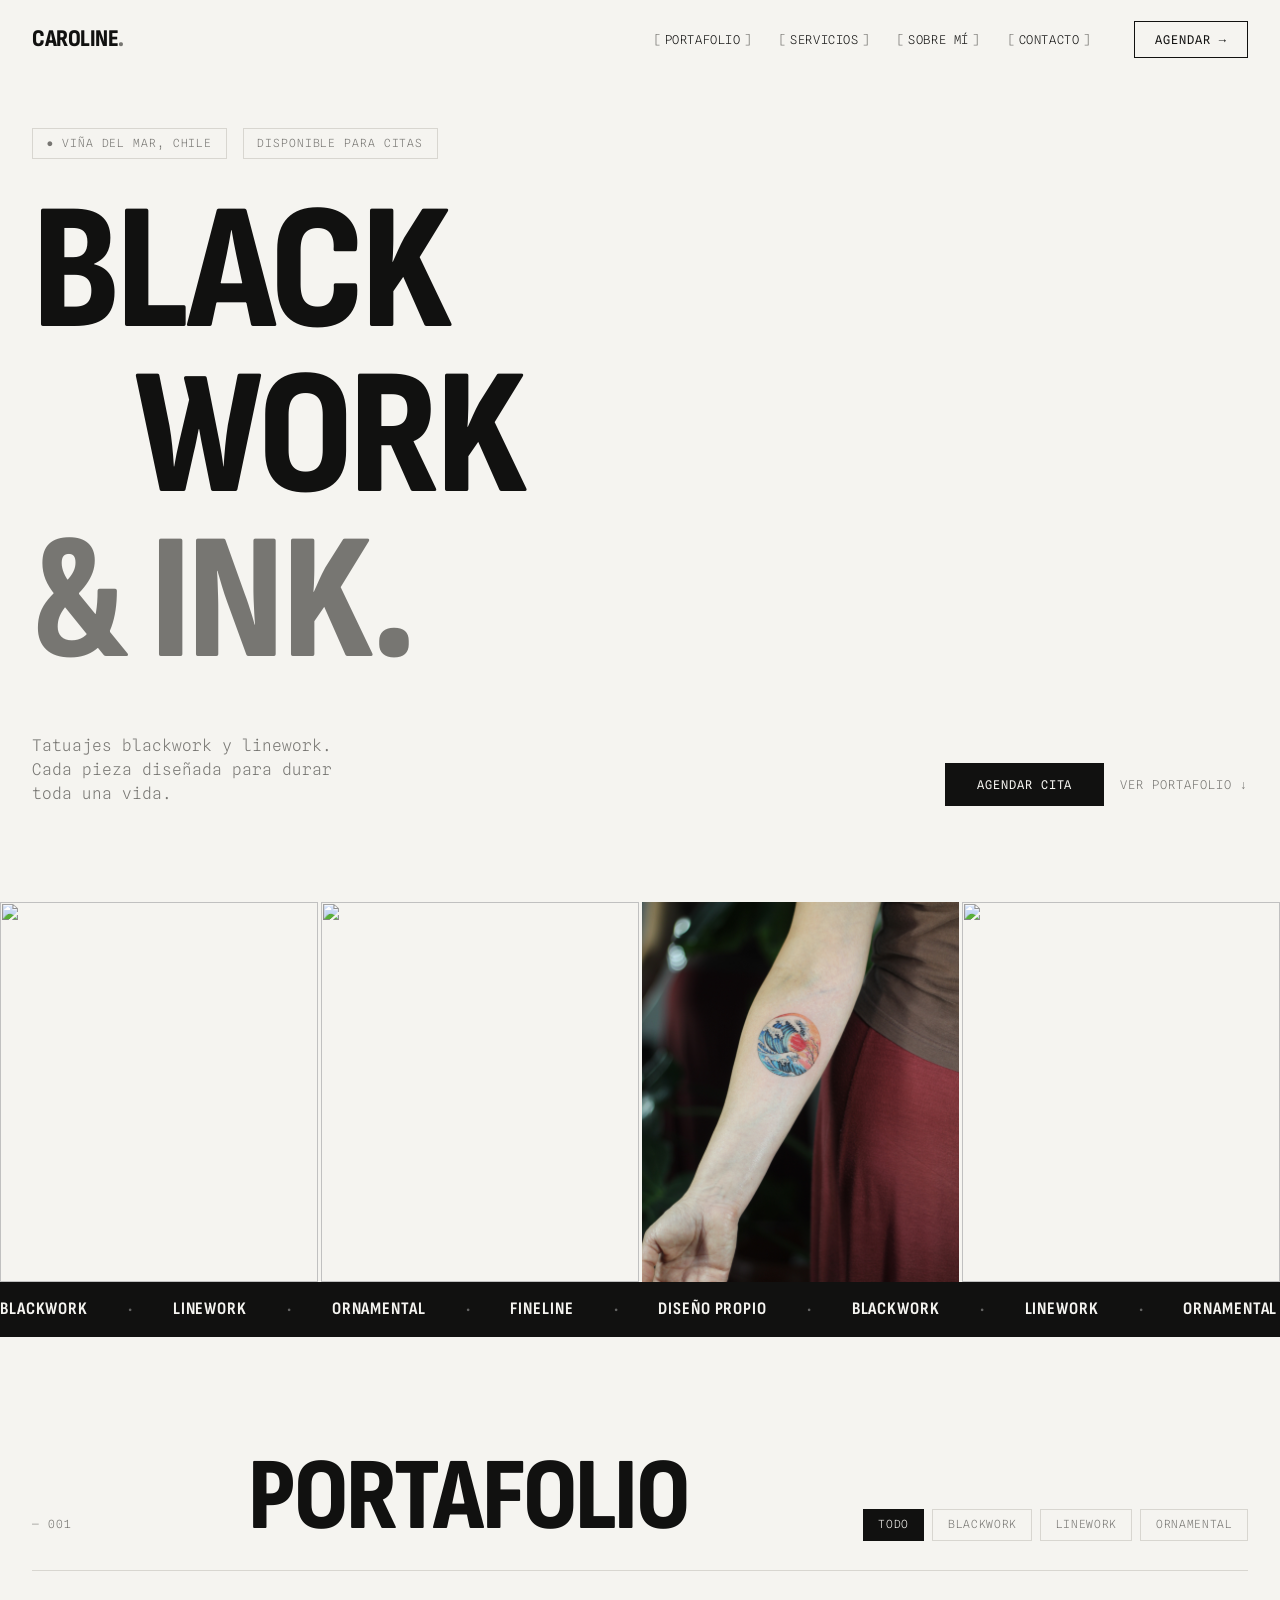
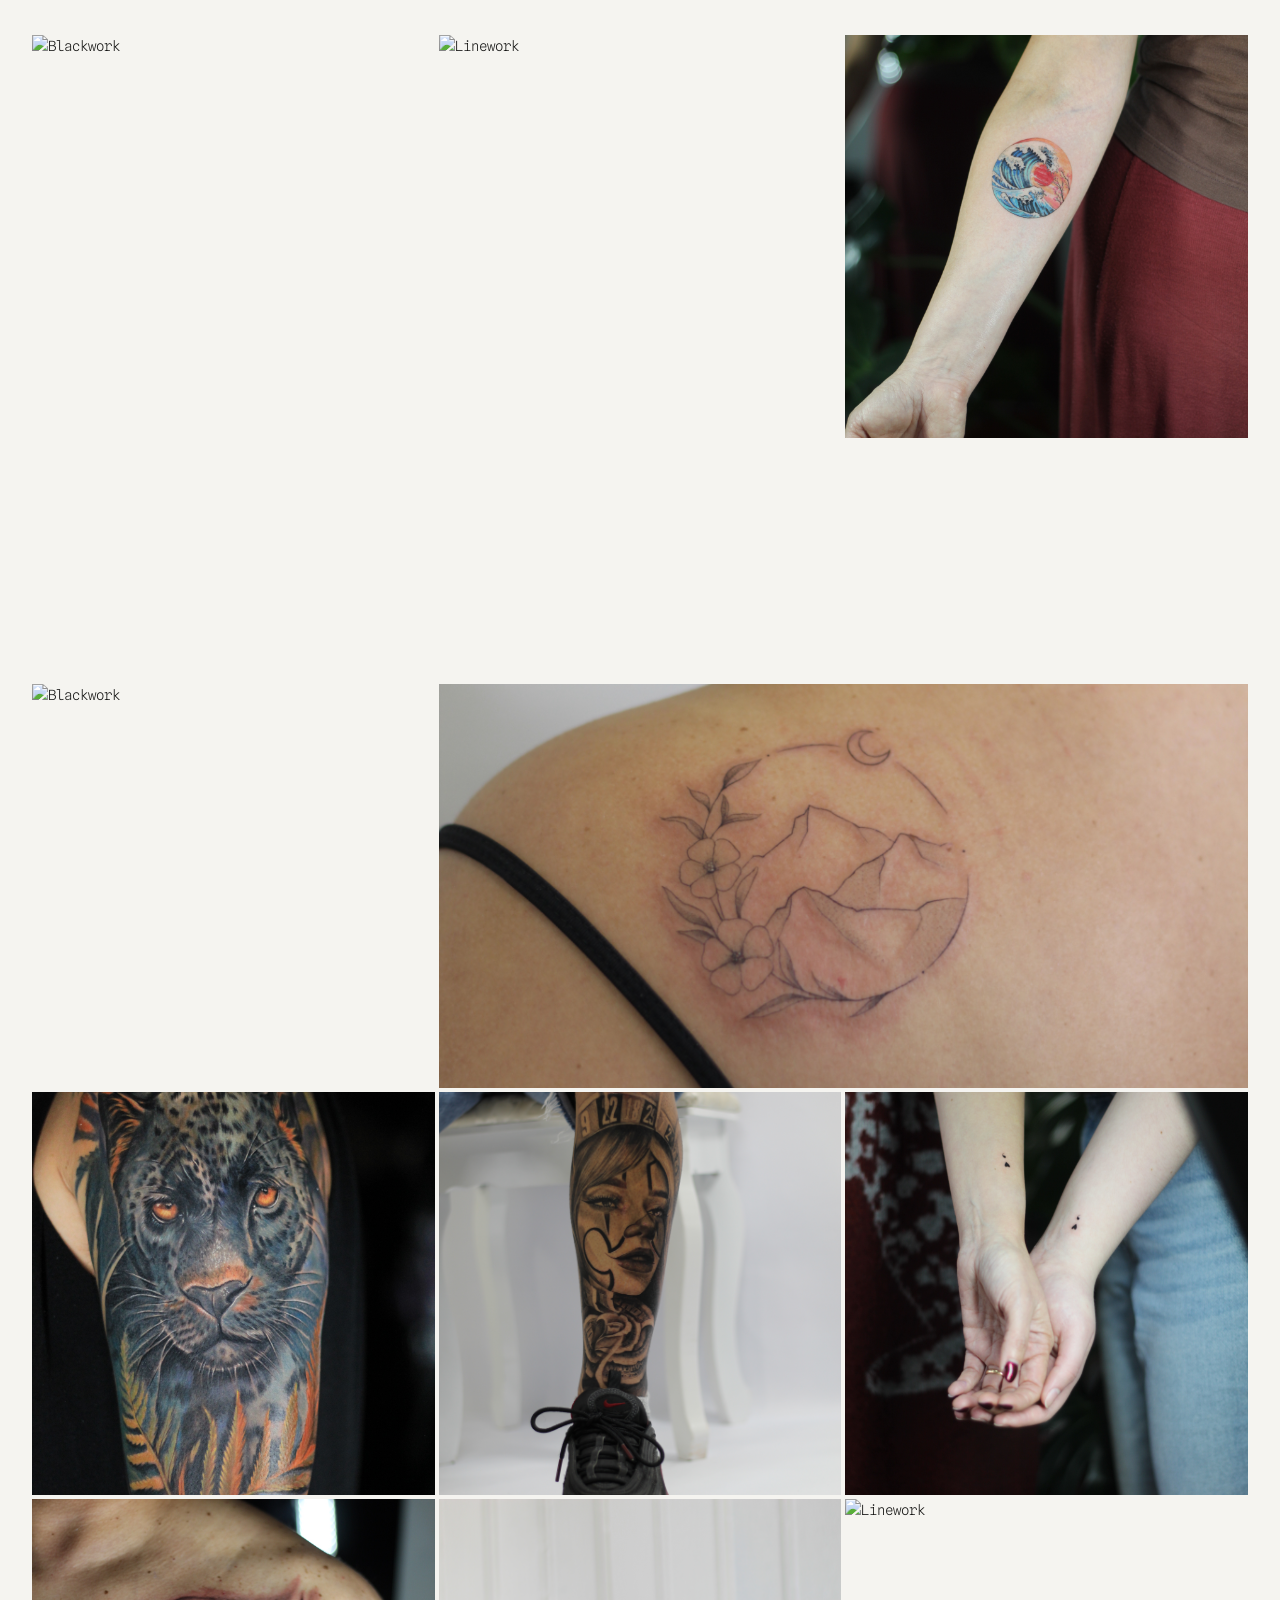
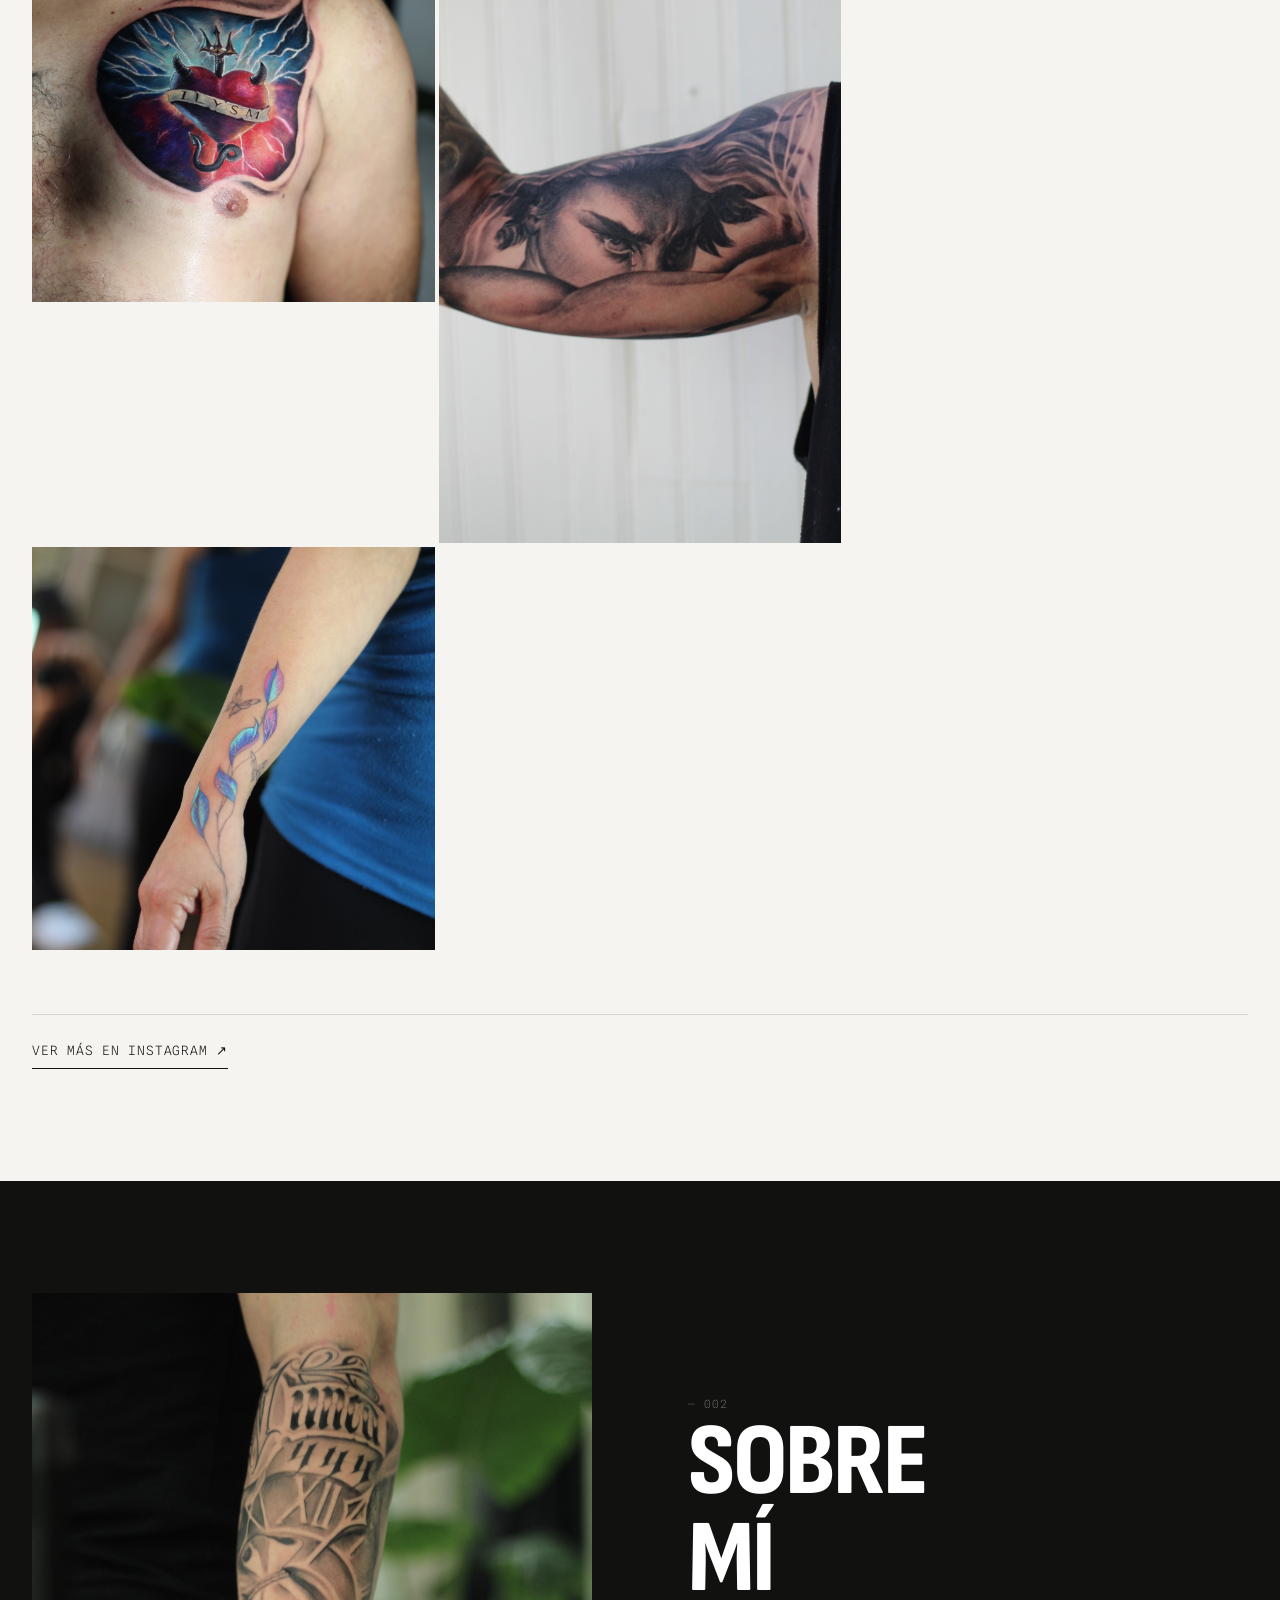
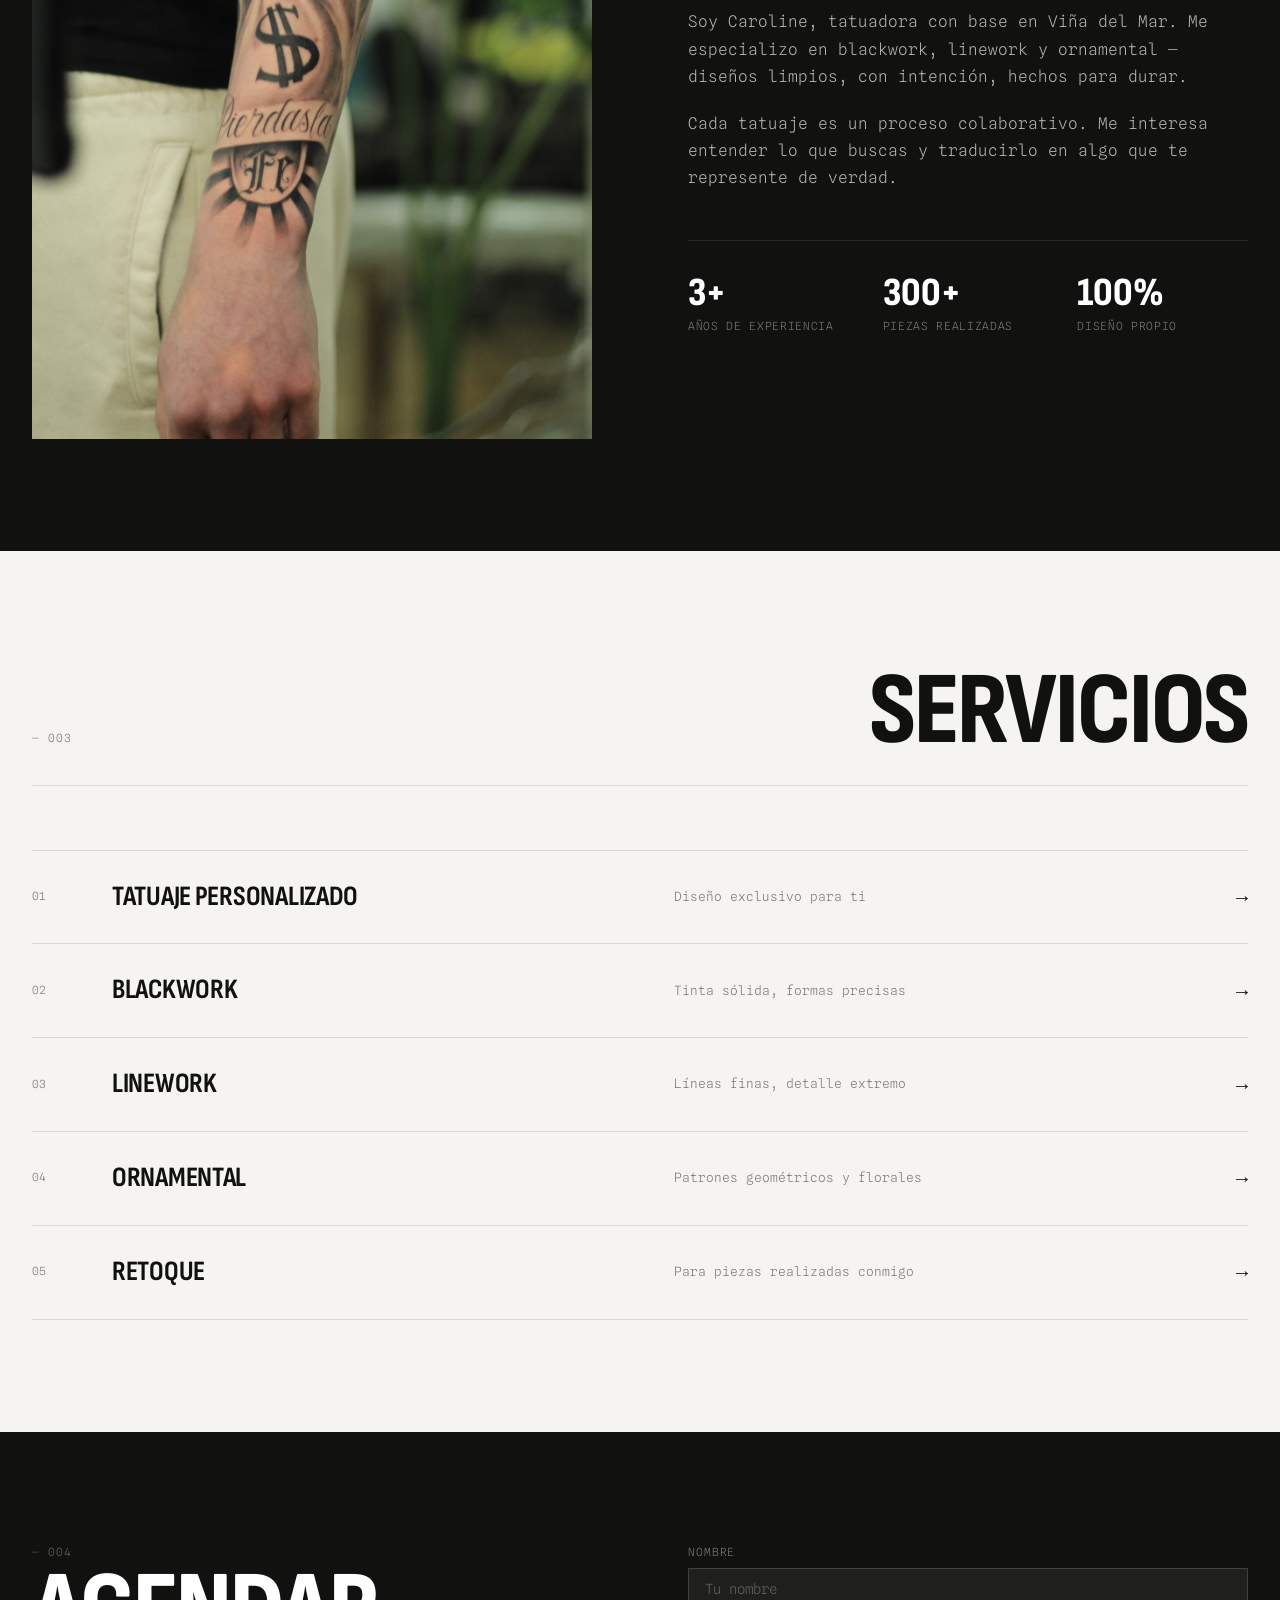
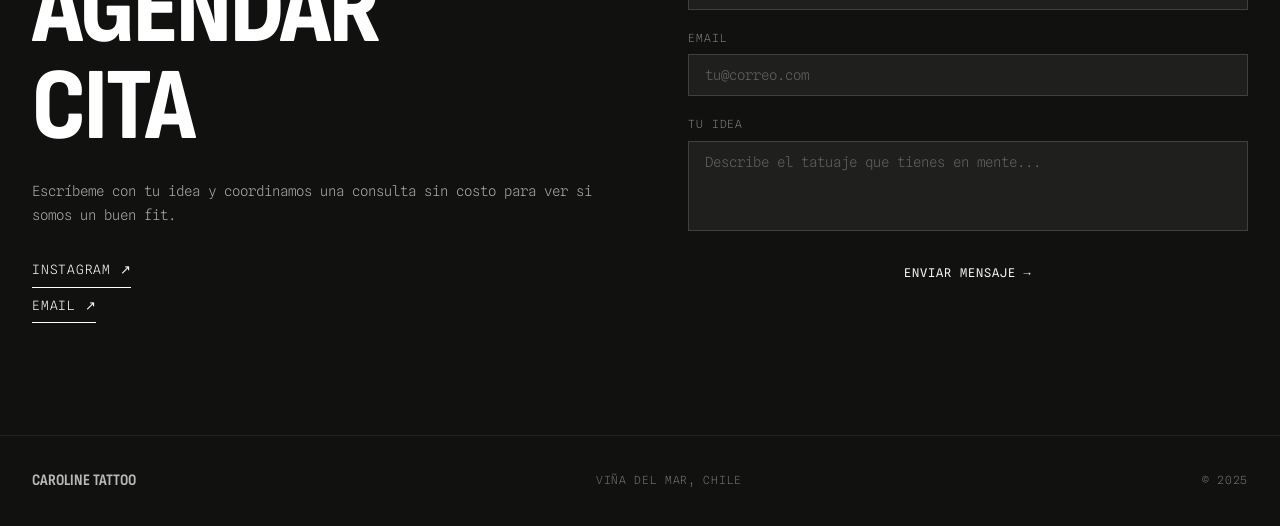
==== commit cd2ab2c1: "Redesign: olha-style for index.html" ====
--- a/index.html
+++ b/index.html
@@ -1,5 +1,5 @@
 <!DOCTYPE html>
-<html lang="es" data-theme="dark">
+<html lang="es">
 <head>
   <meta charset="UTF-8" />
   <meta name="viewport" content="width=device-width, initial-scale=1.0" />
@@ -7,317 +7,257 @@
   <meta name="description" content="Tatuadora profesional en Viña del Mar. Blackwork, linework y diseños personalizados." />
   <link rel="preconnect" href="https://fonts.googleapis.com" />
   <link rel="preconnect" href="https://fonts.gstatic.com" crossorigin />
-  <link href="https://fonts.googleapis.com/css2?family=Cormorant:ital,wght@0,300;0,400;1,300;1,400&family=DM+Sans:opsz,wght@9..40,200;9..40,300;9..40,400&display=swap" rel="stylesheet" />
+  <link href="https://fonts.googleapis.com/css2?family=Sofia+Sans+Condensed:wght@700;800&family=Spline+Sans+Mono:wght@300;400&display=swap" rel="stylesheet" />
   <link rel="stylesheet" href="styles.css" />
 </head>
 <body>
-  <canvas id="canvas"></canvas>
-
-  <nav id="nav">
-    <a href="#inicio" class="nav-logo">Caroline</a>
-    <ul class="nav-links" id="navLinks">
-      <li><a href="#portafolio">Portafolio</a></li>
-      <li><a href="#servicios">Servicios</a></li>
-      <li><a href="#cursos">Cursos</a></li>
-      <li><a href="#sobre-mi">Yo</a></li>
-      <li><a href="#contacto">Contacto</a></li>
-    </ul>
-    <div class="nav-right">
-      <button class="theme-btn" id="themeToggle" aria-label="Cambiar tema">
-        <svg class="ico-sun" width="16" height="16" viewBox="0 0 24 24" fill="none" stroke="currentColor" stroke-width="1.5"><circle cx="12" cy="12" r="4"/><path d="M12 2v2M12 20v2M4.93 4.93l1.41 1.41M17.66 17.66l1.41 1.41M2 12h2M20 12h2M6.34 17.66l-1.41 1.41M19.07 4.93l-1.41 1.41"/></svg>
-        <svg class="ico-moon" width="16" height="16" viewBox="0 0 24 24" fill="none" stroke="currentColor" stroke-width="1.5"><path d="M21 12.79A9 9 0 1 1 11.21 3 7 7 0 0 0 21 12.79z"/></svg>
-      </button>
-      <a href="#cita" class="nav-cta">Agendar</a>
-      <button class="hamburger" id="hamburger" aria-label="Menu">
+
+  <!-- HEADER -->
+  <header class="header" id="header">
+    <div class="container header__inner">
+      <a href="#inicio" class="header__logo">Caroline<span>.</span></a>
+      <nav class="header__nav">
+        <a href="#portafolio" class="nav-link"><span class="bracket">[</span><span>Portafolio</span><span class="bracket">]</span></a>
+        <a href="#servicios" class="nav-link"><span class="bracket">[</span><span>Servicios</span><span class="bracket">]</span></a>
+        <a href="#sobre-mi" class="nav-link"><span class="bracket">[</span><span>Sobre mí</span><span class="bracket">]</span></a>
+        <a href="#contacto" class="nav-link"><span class="bracket">[</span><span>Contacto</span><span class="bracket">]</span></a>
+      </nav>
+      <a href="#cita" class="header__cta">Agendar →</a>
+      <button class="burger" id="burger" aria-label="Menu">
         <span></span><span></span>
       </button>
     </div>
-  </nav>
+    <div class="mobile-menu" id="mobileMenu">
+      <a href="#portafolio" class="mobile-link">Portafolio</a>
+      <a href="#servicios" class="mobile-link">Servicios</a>
+      <a href="#sobre-mi" class="mobile-link">Sobre mí</a>
+      <a href="#contacto" class="mobile-link">Contacto</a>
+      <a href="#cita" class="mobile-link mobile-cta">Agendar cita</a>
+    </div>
+  </header>
 
   <!-- HERO -->
-  <section id="inicio" class="hero">
-    <div class="hero-text">
-      <p class="eyebrow"><span class="pulse-dot"></span>Viña del Mar, Chile</p>
-      <h1>El arte<br><em>permanece.</em></h1>
-      <p class="hero-desc">Blackwork y linework. Cada pieza diseñada para durar toda una vida.</p>
-      <div class="hero-btns">
-        <a href="#cita" class="btn-fill">Agendar cita <svg width="15" height="15" viewBox="0 0 24 24" fill="none" stroke="currentColor" stroke-width="2"><path d="M5 12h14M12 5l7 7-7 7"/></svg></a>
-        <a href="#portafolio" class="btn-outline">Ver portafolio</a>
-      </div>
-    </div>
-    <div class="hero-img-wrap">
-      <div class="hero-img">
-        <img src="img/portafolio/color/IMG_0008.JPG" alt="Caroline Tattoo" style="width:100%;height:100%;object-fit:cover;">
-      </div>
-      <div class="hero-chip"><span class="chip-dot"></span>Disponible para citas</div>
-    </div>
-  </section>
-
-  <!-- TICKER -->
-  <div class="ticker" aria-hidden="true">
-    <div class="ticker-track">
-      <span>Blackwork</span><span class="tdot">·</span><span>Linework</span><span class="tdot">·</span><span>Ornamental</span><span class="tdot">·</span><span>Minimalista</span><span class="tdot">·</span><span>Flash disponible</span><span class="tdot">·</span><span>Viña del Mar</span><span class="tdot">·</span><span>Blackwork</span><span class="tdot">·</span><span>Linework</span><span class="tdot">·</span><span>Ornamental</span><span class="tdot">·</span><span>Minimalista</span><span class="tdot">·</span><span>Flash disponible</span><span class="tdot">·</span><span>Viña del Mar</span><span class="tdot">·</span>
+  <section class="hero" id="inicio">
+    <div class="container hero__inner">
+      <div class="hero__meta">
+        <span class="pill">● Viña del Mar, Chile</span>
+        <span class="pill">Disponible para citas</span>
+      </div>
+      <h1 class="hero__title">
+        <span class="hero__line" data-text="BLACK">BLACK</span>
+        <span class="hero__line hero__line--offset" data-text="WORK">WORK</span>
+        <span class="hero__line" data-text="& INK.">&amp; INK.</span>
+      </h1>
+      <div class="hero__bottom">
+        <p class="hero__desc">Tatuajes blackwork y linework.<br>Cada pieza diseñada para durar toda una vida.</p>
+        <div class="hero__actions">
+          <a href="#cita" class="btn-primary">Agendar cita</a>
+          <a href="#portafolio" class="btn-secondary">Ver portafolio ↓</a>
+        </div>
+      </div>
+    </div>
+    <div class="hero__img-strip">
+      <div class="strip-item"><img src="img/portafolio/grises/IMG_9058.JPG" alt="" /></div>
+      <div class="strip-item"><img src="img/portafolio/linea/IMG_9241.JPG" alt="" /></div>
+      <div class="strip-item"><img src="img/portafolio/color/IMG_9462.JPG" alt="" /></div>
+      <div class="strip-item"><img src="img/portafolio/grises/IMG_9251.JPG" alt="" /></div>
+    </div>
+  </section>
+
+  <!-- MARQUEE -->
+  <div class="marquee-wrap">
+    <div class="marquee">
+      <span>Blackwork</span><span class="sep">·</span>
+      <span>Linework</span><span class="sep">·</span>
+      <span>Ornamental</span><span class="sep">·</span>
+      <span>Fineline</span><span class="sep">·</span>
+      <span>Diseño propio</span><span class="sep">·</span>
+      <span>Blackwork</span><span class="sep">·</span>
+      <span>Linework</span><span class="sep">·</span>
+      <span>Ornamental</span><span class="sep">·</span>
+      <span>Fineline</span><span class="sep">·</span>
+      <span>Diseño propio</span><span class="sep">·</span>
     </div>
   </div>
 
   <!-- PORTAFOLIO -->
-  <section id="portafolio" class="section">
-    <div class="sec-head">
-      <div><p class="label">Trabajos</p><h2>Portafolio</h2></div>
-      <div class="filters">
-        <button class="f-btn active" data-filter="all">Todo</button>
-        <button class="f-btn" data-filter="blackwork">Blackwork</button>
-        <button class="f-btn" data-filter="linework">Linework</button>
-        <button class="f-btn" data-filter="ornamental">Ornamental</button>
-        <button class="f-btn" data-filter="minimalista">Minimalista</button>
-      </div>
-    </div>
-    <div class="carousel-outer">
-      <div class="carousel" id="carousel">
-        <div class="slide" data-category="blackwork"><div class="slide-inner"><div class="slide-img"><img src="img/portafolio/grises/IMG_9058.JPG" alt="Blackwork" loading="lazy"></div><div class="slide-meta"><span>Blackwork</span><span class="slide-num">01</span></div></div></div>
-        <div class="slide" data-category="linework"><div class="slide-inner"><div class="slide-img"><img src="img/portafolio/linea/IMG_1370.JPG" alt="Linework" loading="lazy"></div><div class="slide-meta"><span>Linework</span><span class="slide-num">02</span></div></div></div>
-        <div class="slide" data-category="ornamental"><div class="slide-inner"><div class="slide-img"><img src="img/portafolio/color/IMG_9462.JPG" alt="Ornamental" loading="lazy"></div><div class="slide-meta"><span>Ornamental</span><span class="slide-num">03</span></div></div></div>
-        <div class="slide" data-category="blackwork"><div class="slide-inner"><div class="slide-img"><img src="img/portafolio/grises/IMG_9251.JPG" alt="Blackwork" loading="lazy"></div><div class="slide-meta"><span>Blackwork</span><span class="slide-num">04</span></div></div></div>
-        <div class="slide" data-category="linework"><div class="slide-inner"><div class="slide-img"><img src="img/portafolio/linea/IMG_9241.JPG" alt="Linework" loading="lazy"></div><div class="slide-meta"><span>Linework</span><span class="slide-num">05</span></div></div></div>
-        <div class="slide" data-category="ornamental"><div class="slide-inner"><div class="slide-img"><img src="img/portafolio/color/IMG_9482.JPG" alt="Ornamental" loading="lazy"></div><div class="slide-meta"><span>Ornamental</span><span class="slide-num">06</span></div></div></div>
-        <div class="slide" data-category="blackwork"><div class="slide-inner"><div class="slide-img"><img src="img/portafolio/grises/IMG_9288.JPG" alt="Blackwork" loading="lazy"></div><div class="slide-meta"><span>Blackwork</span><span class="slide-num">07</span></div></div></div>
-        <div class="slide" data-category="linework"><div class="slide-inner"><div class="slide-img"><img src="img/portafolio/linea/IMG_9127.JPG" alt="Linework" loading="lazy"></div><div class="slide-meta"><span>Linework</span><span class="slide-num">08</span></div></div></div>
-        <div class="slide" data-category="ornamental"><div class="slide-inner"><div class="slide-img"><img src="img/portafolio/color/IMG_9550.JPG" alt="Ornamental" loading="lazy"></div><div class="slide-meta"><span>Ornamental</span><span class="slide-num">09</span></div></div></div>>
-<head>
-  <meta charset="UTF-8" />
-  <meta name="viewport" content="width=device-width, initial-scale=1.0" />
-  <title>Caroline Tattoo — Viña del Mar</title>
-  <meta name="description" content="Tatuadora profesional en Viña del Mar. Blackwork, linework y diseños personalizados." />
-  <link rel="preconnect" href="https://fonts.googleapis.com" />
-  <link rel="preconnect" href="https://fonts.gstatic.com" crossorigin />
-  <link href="https://fonts.googleapis.com/css2?family=Cormorant:ital,wght@0,300;0,400;1,300;1,400&family=DM+Sans:opsz,wght@9..40,200;9..40,300;9..40,400&display=swap" rel="stylesheet" />
-  <link rel="stylesheet" href="styles.css" />
-</head>
-<body>
-  <canvas id="canvas"></canvas>
-
-  <nav id="nav">
-    <a href="#inicio" class="nav-logo">Caroline</a>
-    <ul class="nav-links" id="navLinks">
-      <li><a href="#portafolio">Portafolio</a></li>
-      <li><a href="#servicios">Servicios</a></li>
-      <li><a href="#cursos">Cursos</a></li>
-      <li><a href="#sobre-mi">Yo</a></li>
-      <li><a href="#contacto">Contacto</a></li>
-    </ul>
-    <div class="nav-right">
-      <button class="theme-btn" id="themeToggle" aria-label="Cambiar tema">
-        <svg class="ico-sun" width="16" height="16" viewBox="0 0 24 24" fill="none" stroke="currentColor" stroke-width="1.5"><circle cx="12" cy="12" r="4"/><path d="M12 2v2M12 20v2M4.93 4.93l1.41 1.41M17.66 17.66l1.41 1.41M2 12h2M20 12h2M6.34 17.66l-1.41 1.41M19.07 4.93l-1.41 1.41"/></svg>
-        <svg class="ico-moon" width="16" height="16" viewBox="0 0 24 24" fill="none" stroke="currentColor" stroke-width="1.5"><path d="M21 12.79A9 9 0 1 1 11.21 3 7 7 0 0 0 21 12.79z"/></svg>
-      </button>
-      <a href="#cita" class="nav-cta">Agendar</a>
-      <button class="hamburger" id="hamburger" aria-label="Menu">
-        <span></span><span></span>
-      </button>
-    </div>
-  </nav>
-
-  <!-- HERO -->
-  <section id="inicio" class="hero">
-    <div class="hero-text">
-      <p class="eyebrow"><span class="pulse-dot"></span>Viña del Mar, Chile</p>
-      <h1>El arte<br><em>permanece.</em></h1>
-      <p class="hero-desc">Blackwork y linework. Cada pieza diseñada para durar toda una vida.</p>
-      <div class="hero-btns">
-        <a href="#cita" class="btn-fill">Agendar cita <svg width="15" height="15" viewBox="0 0 24 24" fill="none" stroke="currentColor" stroke-width="2"><path d="M5 12h14M12 5l7 7-7 7"/></svg></a>
-        <a href="#portafolio" class="btn-outline">Ver portafolio</a>
-      </div>
-    </div>
-    <div class="hero-img-wrap">
-      <div class="hero-img">
-        <img src="img/portafolio/color/IMG_0008.JPG" alt="Caroline Tattoo" style="width:100%;height:100%;object-fit:cover;">
-      </div>
-      <div class="hero-chip"><span class="chip-dot"></span>Disponible para citas</div>
-    </div>
-  </section>
-
-  <!-- TICKER -->
-  <div class="ticker" aria-hidden="true">
-    <div class="ticker-track">
-      <span>Blackwork</span><span class="tdot">·</span><span>Linework</span><span class="tdot">·</span><span>Ornamental</span><span class="tdot">·</span><span>Minimalista</span><span class="tdot">·</span><span>Flash disponible</span><span class="tdot">·</span><span>Viña del Mar</span><span class="tdot">·</span><span>Blackwork</span><span class="tdot">·</span><span>Linework</span><span class="tdot">·</span><span>Ornamental</span><span class="tdot">·</span><span>Minimalista</span><span class="tdot">·</span><span>Flash disponible</span><span class="tdot">·</span><span>Viña del Mar</span><span class="tdot">·</span>
-    </div>
-  </div>
-
-  <!-- PORTAFOLIO -->
-  <section id="portafolio" class="section">
-    <div class="sec-head">
-      <div><p class="label">Trabajos</p><h2>Portafolio</h2></div>
-      <div class="filters">
-        <button class="f-btn active" data-filter="all">Todo</button>
-        <button class="f-btn" data-filter="blackwork">Blackwork</button>
-        <button class="f-btn" data-filter="linework">Linework</button>
-        <button class="f-btn" data-filter="ornamental">Ornamental</button>
-        <button class="f-btn" data-filter="minimalista">Minimalista</button>
-      </div>
-    </div>
-    <div class="carousel-outer">
-      <div class="carousel" id="carousel">
-        <div class="slide" data-category="blackwork"><div class="slide-img"><div class="placeholder">bw-01<br><small>Blackwork</small></div></div></div>
-        <div class="slide" data-category="linework"><div class="slide-img"><div class="placeholder">lw-01<br><small>Linework</small></div></div></div>
-        <div class="slide" data-category="ornamental"><div class="slide-img"><div class="placeholder">or-01<br><small>Ornamental</small></div></div></div>
-        <div class="slide" data-category="minimalista"><div class="slide-img"><div class="placeholder">mn-01<br><small>Minimalista</small></div></div></div>
-        <div class="slide" data-category="blackwork"><div class="slide-img"><div class="placeholder">bw-02<br><small>Blackwork</small></div></div></div>
-        <div class="slide" data-category="linework"><div class="slide-img"><div class="placeholder">lw-02<br><small>Linework</small></div></div></div>
-        <div class="slide" data-category="ornamental"><div class="slide-img"><div class="placeholder">or-02<br><small>Ornamental</small></div></div></div>
-        <div class="slide" data-category="blackwork"><div class="slide-img"><div class="placeholder">bw-03<br><small>Blackwork</small></div></div></div>
-        <div class="slide" data-category="minimalista"><div class="slide-img"><div class="placeholder">mn-02<br><small>Minimalista</small></div></div></div>
-      </div>
-      <button class="car-btn prev" id="carPrev" aria-label="Anterior"><svg width="18" height="18" viewBox="0 0 24 24" fill="none" stroke="currentColor" stroke-width="2"><path d="M19 12H5M12 5l-7 7 7 7"/></svg></button>
-      <button class="car-btn next" id="carNext" aria-label="Siguiente"><svg width="18" height="18" viewBox="0 0 24 24" fill="none" stroke="currentColor" stroke-width="2"><path d="M5 12h14M12 5l7 7-7 7"/></svg></button>
-      <div class="car-dots" id="carDots"></div>
-    </div>
-    <div class="sec-foot">
-      <a href="https://www.instagram.com/caroline_tattoo_art/" target="_blank" rel="noopener" class="btn-outline">Ver más en Instagram <svg width="13" height="13" viewBox="0 0 24 24" fill="none" stroke="currentColor" stroke-width="2"><path d="M18 13v6a2 2 0 0 1-2 2H5a2 2 0 0 1-2-2V8a2 2 0 0 1 2-2h6M15 3h6v6M10 14 21 3"/></svg></a>
+  <section class="section" id="portafolio">
+    <div class="container">
+      <div class="section__head">
+        <p class="section__label">— 001</p>
+        <h2 class="section__title">PORTAFOLIO</h2>
+        <div class="portfolio__filters">
+          <button class="filter active" data-cat="all">Todo</button>
+          <button class="filter" data-cat="blackwork">Blackwork</button>
+          <button class="filter" data-cat="linework">Linework</button>
+          <button class="filter" data-cat="ornamental">Ornamental</button>
+        </div>
+      </div>
+      <div class="portfolio__grid" id="portfolioGrid">
+        <div class="grid-item" data-cat="blackwork">
+          <div class="grid-img"><img src="img/portafolio/grises/IMG_9058.JPG" alt="Blackwork" loading="lazy" /></div>
+          <p class="grid-label">Blackwork</p>
+        </div>
+        <div class="grid-item grid-item--tall" data-cat="linework">
+          <div class="grid-img"><img src="img/portafolio/linea/IMG_9241.JPG" alt="Linework" loading="lazy" /></div>
+          <p class="grid-label">Linework</p>
+        </div>
+        <div class="grid-item" data-cat="ornamental">
+          <div class="grid-img"><img src="img/portafolio/color/IMG_9462.JPG" alt="Ornamental" loading="lazy" /></div>
+          <p class="grid-label">Ornamental</p>
+        </div>
+        <div class="grid-item" data-cat="blackwork">
+          <div class="grid-img"><img src="img/portafolio/grises/IMG_9251.JPG" alt="Blackwork" loading="lazy" /></div>
+          <p class="grid-label">Blackwork</p>
+        </div>
+        <div class="grid-item grid-item--wide" data-cat="linework">
+          <div class="grid-img"><img src="img/portafolio/linea/IMG_9127.JPG" alt="Linework" loading="lazy" /></div>
+          <p class="grid-label">Linework</p>
+        </div>
+        <div class="grid-item" data-cat="ornamental">
+          <div class="grid-img"><img src="img/portafolio/color/IMG_9482.JPG" alt="Ornamental" loading="lazy" /></div>
+          <p class="grid-label">Ornamental</p>
+        </div>
+        <div class="grid-item" data-cat="blackwork">
+          <div class="grid-img"><img src="img/portafolio/grises/IMG_9288.JPG" alt="Blackwork" loading="lazy" /></div>
+          <p class="grid-label">Blackwork</p>
+        </div>
+        <div class="grid-item" data-cat="linework">
+          <div class="grid-img"><img src="img/portafolio/linea/IMG_1370.JPG" alt="Linework" loading="lazy" /></div>
+          <p class="grid-label">Linework</p>
+        </div>
+        <div class="grid-item" data-cat="ornamental">
+          <div class="grid-img"><img src="img/portafolio/color/IMG_9550.JPG" alt="Ornamental" loading="lazy" /></div>
+          <p class="grid-label">Ornamental</p>
+        </div>
+        <div class="grid-item grid-item--tall" data-cat="blackwork">
+          <div class="grid-img"><img src="img/portafolio/grises/IMG_9471.JPG" alt="Blackwork" loading="lazy" /></div>
+          <p class="grid-label">Blackwork</p>
+        </div>
+        <div class="grid-item" data-cat="linework">
+          <div class="grid-img"><img src="img/portafolio/linea/IMG_9033.JPG" alt="Linework" loading="lazy" /></div>
+          <p class="grid-label">Linework</p>
+        </div>
+        <div class="grid-item" data-cat="ornamental">
+          <div class="grid-img"><img src="img/portafolio/color/IMG_9564.JPG" alt="Ornamental" loading="lazy" /></div>
+          <p class="grid-label">Ornamental</p>
+        </div>
+      </div>
+      <div class="section__foot">
+        <a href="https://www.instagram.com/caroline_tattoo_art/" target="_blank" rel="noopener" class="link-line">
+          Ver más en Instagram ↗
+        </a>
+      </div>
+    </div>
+  </section>
+
+  <!-- SOBRE MÍ -->
+  <section class="section section--dark" id="sobre-mi">
+    <div class="container sobre__inner">
+      <div class="sobre__img">
+        <img src="img/portafolio/grises/IMG_9885.JPG" alt="Caroline" />
+      </div>
+      <div class="sobre__content">
+        <p class="section__label">— 002</p>
+        <h2 class="section__title">SOBRE<br>MÍ</h2>
+        <p class="sobre__text">Soy Caroline, tatuadora con base en Viña del Mar. Me especializo en blackwork, linework y ornamental — diseños limpios, con intención, hechos para durar.</p>
+        <p class="sobre__text">Cada tatuaje es un proceso colaborativo. Me interesa entender lo que buscas y traducirlo en algo que te represente de verdad.</p>
+        <div class="sobre__stats">
+          <div class="stat">
+            <span class="stat__num">3+</span>
+            <span class="stat__label">Años de experiencia</span>
+          </div>
+          <div class="stat">
+            <span class="stat__num">300+</span>
+            <span class="stat__label">Piezas realizadas</span>
+          </div>
+          <div class="stat">
+            <span class="stat__num">100%</span>
+            <span class="stat__label">Diseño propio</span>
+          </div>
+        </div>
+      </div>
     </div>
   </section>
 
   <!-- SERVICIOS -->
-  <section id="servicios" class="section section-alt">
-    <div class="sec-head"><p class="label">Lo que ofrezco</p><h2>Servicios</h2></div>
-    <div class="cards">
-      <a href="#cita" class="card reveal">
-        <div class="card-ico"><svg width="22" height="22" viewBox="0 0 24 24" fill="none" stroke="currentColor" stroke-width="1.5"><path d="M12 20h9M16.5 3.5a2.121 2.121 0 0 1 3 3L7 19l-4 1 1-4L16.5 3.5z"/></svg></div>
-        <h3>Tatuaje personalizado</h3>
-        <p>Diseño exclusivo desde cero, creado para ti.</p>
-        <span class="clink">Agendar →</span>
-      </a>
-      <a href="#contacto" class="card reveal">
-        <div class="card-ico"><svg width="22" height="22" viewBox="0 0 24 24" fill="none" stroke="currentColor" stroke-width="1.5"><path d="M4 15s1-1 4-1 5 2 8 2 4-1 4-1V3s-1 1-4 1-5-2-8-2-4 1-4 1z"/><line x1="4" y1="22" x2="4" y2="15"/></svg></div>
-        <h3>Flash disponible</h3>
-        <p>Diseños únicos listos para tatuar.</p>
-        <span class="clink">Consultar →</span>
-      </a>
-      <a href="#contacto" class="card reveal">
-        <div class="card-ico"><svg width="22" height="22" viewBox="0 0 24 24" fill="none" stroke="currentColor" stroke-width="1.5"><path d="M17 21v-2a4 4 0 0 0-4-4H5a4 4 0 0 0-4 4v2"/><circle cx="9" cy="7" r="4"/><path d="M23 21v-2a4 4 0 0 0-3-3.87M16 3.13a4 4 0 0 1 0 7.75"/></svg></div>
-        <h3>Mentoría 1 a 1</h3>
-        <p>Sesiones privadas para tatuadores.</p>
-        <span class="clink">Más info →</span>
-      </a>
-      <a href="#tienda" class="card reveal">
-        <div class="card-ico"><svg width="22" height="22" viewBox="0 0 24 24" fill="none" stroke="currentColor" stroke-width="1.5"><path d="M6 2 3 6v14a2 2 0 0 0 2 2h14a2 2 0 0 0 2-2V6l-3-4z"/><line x1="3" y1="6" x2="21" y2="6"/><path d="M16 10a4 4 0 0 1-8 0"/></svg></div>
-        <h3>Merch &amp; diseños</h3>
-        <p>Ilustraciones originales en productos físicos.</p>
-        <span class="clink">Ver tienda →</span>
-      </a>
-    </div>
-  </section>
-
-  <!-- SOBRE MÍ -->
-  <section id="sobre-mi" class="section sobre">
-    <div class="sobre-img reveal">
-      <div class="sobre-frame"><img src="img/portafolio/grises/IMG_9885.JPG" alt="Caroline" style="width:100%;height:100%;object-fit:cover;"></div>
-      <div class="sobre-chip2">3 años · Blackwork · VdM</div>
-    </div>
-    <div class="sobre-body">
-      <p class="label reveal">Sobre mí</p>
-      <h2 class="reveal">Caroline</h2>
-      <p class="reveal">Tatuadora en Viña del Mar, especializada en blackwork y linework. Precisión en cada trazo — geometría que convive con lo orgánico.</p>
-      <p class="reveal">Trabajo con citas limitadas para garantizar atención completa en cada proyecto.</p>
-      <div class="stats reveal">
-        <div class="stat"><span class="sn">3+</span><span class="sl">Años</span></div>
-        <div class="sdiv"></div>
-        <div class="stat"><span class="sn">100%</span><span class="sl">Exclusivo</span></div>
-        <div class="sdiv"></div>
-        <div class="stat"><span class="sn">VdM</span><span class="sl">Chile</span></div>
-      </div>
-      <div class="sobre-links reveal">
-        <a href="https://www.instagram.com/caroline_tattoo_art/" target="_blank" rel="noopener" class="btn-outline">@caroline_tattoo_art</a>
-        <a href="https://wa.me/56937021461" target="_blank" rel="noopener" class="icon-btn" aria-label="WhatsApp"><svg width="18" height="18" viewBox="0 0 24 24" fill="currentColor"><path d="M17.472 14.382c-.297-.149-1.758-.867-2.03-.967-.273-.099-.471-.148-.67.15-.197.297-.767.966-.94 1.164-.173.199-.347.223-.644.075-.297-.15-1.255-.463-2.39-1.475-.883-.788-1.48-1.761-1.653-2.059-.173-.297-.018-.458.13-.606.134-.133.298-.347.446-.52.149-.174.198-.298.298-.497.099-.198.05-.371-.025-.52-.075-.149-.669-1.612-.916-2.207-.242-.579-.487-.5-.669-.51-.173-.008-.371-.01-.57-.01-.198 0-.52.074-.792.372-.272.297-1.04 1.016-1.04 2.479 0 1.462 1.065 2.875 1.213 3.074.149.198 2.096 3.2 5.077 4.487.709.306 1.262.489 1.694.625.712.227 1.36.195 1.871.118.571-.085 1.758-.719 2.006-1.413.248-.694.248-1.289.173-1.413-.074-.124-.272-.198-.57-.347m-5.421 7.403h-.004a9.87 9.87 0 01-5.031-1.378l-.361-.214-3.741.982.998-3.648-.235-.374a9.86 9.86 0 01-1.51-5.26c.001-5.45 4.436-9.884 9.888-9.884 2.64 0 5.122 1.03 6.988 2.898a9.825 9.825 0 012.893 6.994c-.003 5.45-4.437 9.884-9.885 9.884m8.413-18.297A11.815 11.815 0 0012.05 0C5.495 0 .16 5.335.157 11.892c0 2.096.547 4.142 1.588 5.945L.057 24l6.305-1.654a11.882 11.882 0 005.683 1.448h.005c6.554 0 11.89-5.335 11.893-11.893a11.821 11.821 0 00-3.48-8.413z"/></svg></a>
-      </div>
-    </div>
-  </section>
-
-  <!-- CURSOS -->
-  <section id="cursos" class="section section-alt">
-    <div class="cursos-wrap">
-      <div class="cursos-left">
-        <p class="label reveal">Formación</p>
-        <h2 class="reveal">Cursos &amp;<br><em>seminarios</em></h2>
-        <p class="reveal">Próximamente programas para tatuadores. Deja tu correo y te aviso primero.</p>
-        <form class="waitlist reveal" id="waitlistForm">
+  <section class="section" id="servicios">
+    <div class="container">
+      <div class="section__head">
+        <p class="section__label">— 003</p>
+        <h2 class="section__title">SERVICIOS</h2>
+      </div>
+      <div class="services__list">
+        <a href="#cita" class="service-row">
+          <span class="service-row__num">01</span>
+          <span class="service-row__name">Tatuaje personalizado</span>
+          <span class="service-row__desc">Diseño exclusivo para ti</span>
+          <span class="service-row__arrow">→</span>
+        </a>
+        <a href="#cita" class="service-row">
+          <span class="service-row__num">02</span>
+          <span class="service-row__name">Blackwork</span>
+          <span class="service-row__desc">Tinta sólida, formas precisas</span>
+          <span class="service-row__arrow">→</span>
+        </a>
+        <a href="#cita" class="service-row">
+          <span class="service-row__num">03</span>
+          <span class="service-row__name">Linework</span>
+          <span class="service-row__desc">Líneas finas, detalle extremo</span>
+          <span class="service-row__arrow">→</span>
+        </a>
+        <a href="#cita" class="service-row">
+          <span class="service-row__num">04</span>
+          <span class="service-row__name">Ornamental</span>
+          <span class="service-row__desc">Patrones geométricos y florales</span>
+          <span class="service-row__arrow">→</span>
+        </a>
+        <a href="#cita" class="service-row">
+          <span class="service-row__num">05</span>
+          <span class="service-row__name">Retoque</span>
+          <span class="service-row__desc">Para piezas realizadas conmigo</span>
+          <span class="service-row__arrow">→</span>
+        </a>
+      </div>
+    </div>
+  </section>
+
+  <!-- CONTACTO / CITA -->
+  <section class="section section--dark" id="contacto">
+    <div class="container contacto__inner" id="cita">
+      <div class="contacto__left">
+        <p class="section__label">— 004</p>
+        <h2 class="section__title">AGENDAR<br>CITA</h2>
+        <p class="contacto__text">Escríbeme con tu idea y coordinamos una consulta sin costo para ver si somos un buen fit.</p>
+        <div class="contacto__links">
+          <a href="https://www.instagram.com/caroline_tattoo_art/" target="_blank" rel="noopener" class="link-line">Instagram ↗</a>
+          <a href="mailto:caroline@carolinetattoo.com" class="link-line">Email ↗</a>
+        </div>
+      </div>
+      <form class="contacto__form" id="contactForm">
+        <div class="form-field">
+          <label>Nombre</label>
+          <input type="text" placeholder="Tu nombre" required />
+        </div>
+        <div class="form-field">
+          <label>Email</label>
           <input type="email" placeholder="tu@correo.com" required />
-          <button type="submit">Avisar</button>
-        </form>
-        <p class="wl-msg" id="waitlistMsg"></p>
-      </div>
-      <div class="cursos-right">
-        <div class="curso-card reveal"><span class="soon">Próximamente</span><h3>Fundamentos de blackwork</h3><p>Técnica, composición y trazo</p></div>
-        <div class="curso-card reveal"><span class="soon">Próximamente</span><h3>Linework avanzado</h3><p>Precisión y consistencia</p></div>
-        <div class="curso-card reveal"><span class="soon">Próximamente</span><h3>Negocio del tatuador</h3><p>Marca, precios y clientes</p></div>
-      </div>
-    </div>
-  </section>
-
-  <!-- CITA -->
-  <section id="cita" class="section">
-    <div class="cita-wrap">
-      <div class="cita-left">
-        <p class="label reveal">Agenda tu cita</p>
-        <h2 class="reveal">Hablemos de<br>tu <em>idea</em></h2>
-        <p class="reveal">Consulta sin costo — conversamos sobre tu proyecto.</p>
-        <div class="cita-btns reveal">
-          <a href="https://calendly.com/caroline-tattoo" target="_blank" rel="noopener" class="btn-fill">Reservar en Calendly <svg width="14" height="14" viewBox="0 0 24 24" fill="none" stroke="currentColor" stroke-width="2"><path d="M18 13v6a2 2 0 0 1-2 2H5a2 2 0 0 1-2-2V8a2 2 0 0 1 2-2h6M15 3h6v6M10 14 21 3"/></svg></a>
-          <a href="https://wa.me/56937021461?text=Hola%20Caroline%2C%20quiero%20agendar%20una%20cita." target="_blank" rel="noopener" class="btn-outline wa-btn"><svg width="16" height="16" viewBox="0 0 24 24" fill="currentColor"><path d="M17.472 14.382c-.297-.149-1.758-.867-2.03-.967-.273-.099-.471-.148-.67.15-.197.297-.767.966-.94 1.164-.173.199-.347.223-.644.075-.297-.15-1.255-.463-2.39-1.475-.883-.788-1.48-1.761-1.653-2.059-.173-.297-.018-.458.13-.606.134-.133.298-.347.446-.52.149-.174.198-.298.298-.497.099-.198.05-.371-.025-.52-.075-.149-.669-1.612-.916-2.207-.242-.579-.487-.5-.669-.51-.173-.008-.371-.01-.57-.01-.198 0-.52.074-.792.372-.272.297-1.04 1.016-1.04 2.479 0 1.462 1.065 2.875 1.213 3.074.149.198 2.096 3.2 5.077 4.487.709.306 1.262.489 1.694.625.712.227 1.36.195 1.871.118.571-.085 1.758-.719 2.006-1.413.248-.694.248-1.289.173-1.413-.074-.124-.272-.198-.57-.347m-5.421 7.403h-.004a9.87 9.87 0 01-5.031-1.378l-.361-.214-3.741.982.998-3.648-.235-.374a9.86 9.86 0 01-1.51-5.26c.001-5.45 4.436-9.884 9.888-9.884 2.64 0 5.122 1.03 6.988 2.898a9.825 9.825 0 012.893 6.994c-.003 5.45-4.437 9.884-9.885 9.884m8.413-18.297A11.815 11.815 0 0012.05 0C5.495 0 .16 5.335.157 11.892c0 2.096.547 4.142 1.588 5.945L.057 24l6.305-1.654a11.882 11.882 0 005.683 1.448h.005c6.554 0 11.89-5.335 11.893-11.893a11.821 11.821 0 00-3.48-8.413z"/></svg> WhatsApp</a>
-        </div>
-      </div>
-      <div class="calendly-box reveal">
-        <div class="calendly-inline-widget" data-url="https://calendly.com/caroline-tattoo/consulta" style="min-width:280px;height:500px;"></div>
-        <script type="text/javascript" src="https://assets.calendly.com/assets/external/widget.js" async></script>
-      </div>
-    </div>
-  </section>
-
-  <!-- TIENDA -->
-  <section id="tienda" class="section section-alt tienda">
-    <div class="tienda-inner">
-      <span class="soon reveal">Próximamente</span>
-      <h2 class="reveal">Merch &amp; <em>diseños</em></h2>
-      <p class="reveal">Ilustraciones originales en productos físicos.</p>
-      <form class="waitlist reveal" id="shopForm">
-        <input type="email" placeholder="Avísame cuando esté disponible" required />
-        <button type="submit">Notificarme</button>
+        </div>
+        <div class="form-field">
+          <label>Tu idea</label>
+          <textarea rows="4" placeholder="Describe el tatuaje que tienes en mente..." required></textarea>
+        </div>
+        <button type="submit" class="btn-primary btn-full">Enviar mensaje →</button>
       </form>
-      <p class="wl-msg" id="shopMsg"></p>
-    </div>
-  </section>
-
-  <!-- CONTACTO -->
-  <section id="contacto" class="section">
-    <div class="sec-head"><p class="label">Hablemos</p><h2>Contacto</h2></div>
-    <div class="contacto-grid">
-      <div class="contacto-info">
-        <div class="ci reveal"><span class="ci-l">Ubicación</span><span class="ci-v">Viña del Mar, Chile</span></div>
-        <div class="ci reveal"><span class="ci-l">Instagram</span><a href="https://www.instagram.com/caroline_tattoo_art/" target="_blank" rel="noopener" class="ci-v ci-a">@caroline_tattoo_art</a></div>
-        <div class="ci reveal"><span class="ci-l">WhatsApp</span><a href="https://wa.me/56937021461" target="_blank" rel="noopener" class="ci-v ci-a">+56 9 3702 1461</a></div>
-        <div class="ci reveal"><span class="ci-l">Citas</span><a href="#cita" class="ci-v ci-a">Calendly →</a></div>
-      </div>
-      <form class="contact-form reveal" id="contactoForm">
-        <div class="form-row">
-          <div class="field"><input type="text" id="fn" placeholder=" " required /><label for="fn">Nombre</label></div>
-          <div class="field"><input type="email" id="fe" placeholder=" " required /><label for="fe">Correo</label></div>
-        </div>
-        <div class="field"><input type="text" id="fs" placeholder=" " /><label for="fs">Asunto</label></div>
-        <div class="field"><textarea id="fm" placeholder=" " rows="5" required></textarea><label for="fm">Tu idea...</label></div>
-        <button type="submit" class="btn-fill">Enviar mensaje <svg width="14" height="14" viewBox="0 0 24 24" fill="none" stroke="currentColor" stroke-width="2"><path d="M5 12h14M12 5l7 7-7 7"/></svg></button>
-        <p class="form-msg" id="formMsg"></p>
-      </form>
-    </div>
-  </section>
-
+    </div>
+  </section>
+
+  <!-- FOOTER -->
   <footer class="footer">
-    <div class="footer-inner">
-      <a href="#inicio" class="footer-logo">Caroline</a>
-      <p class="footer-copy">© 2025 Caroline Tattoo · Viña del Mar</p>
-      <div class="footer-links">
-        <a href="https://www.instagram.com/caroline_tattoo_art/" target="_blank" rel="noopener">Instagram</a>
-        <a href="https://wa.me/56937021461" target="_blank" rel="noopener">WhatsApp</a>
-        <a href="#cita">Agendar</a>
-      </div>
+    <div class="container footer__inner">
+      <span class="footer__logo">Caroline Tattoo</span>
+      <span class="footer__location">Viña del Mar, Chile</span>
+      <span class="footer__copy">© 2025</span>
     </div>
   </footer>
 
--- a/styles.css
+++ b/styles.css
@@ -1,552 +1,661 @@
-/* Caroline Tattoo — Spell UI · Lightspark · v3 */
-
+/* ─── RESET ─── */
+*, *::before, *::after { box-sizing: border-box; margin: 0; padding: 0; }
+html { font-size: 16px; scroll-behavior: smooth; }
+img { display: block; max-width: 100%; }
+a { text-decoration: none; color: inherit; }
+button { border: none; background: none; cursor: pointer; font: inherit; }
+
+/* ─── TOKENS ─── */
 :root {
-  --font-d: 'Cormorant', Georgia, serif;
-  --font-b: 'DM Sans', system-ui, sans-serif;
-  --nav-h: 66px;
-  --max: 1220px;
-  --pad: clamp(20px, 5vw, 68px);
-  --r: 16px;
-  --r-sm: 10px;
-  --r-xs: 8px;
-  --ease: cubic-bezier(0.22, 1, 0.36, 1);
-}
-
-[data-theme="dark"] {
-  --bg:     #0c0c0c;
-  --bg2:    #141414;
-  --bg3:    #1c1c1c;
-  --bdr:    rgba(255,255,255,0.07);
-  --bdr2:   rgba(255,255,255,0.14);
-  --txt:    #f2efe9;
-  --txt2:   #7a7672;
-  --txt3:   #3e3c3a;
-  --acc:    #f2efe9;
-  --acc-i:  #0c0c0c;
-  --glow:   rgba(242,239,233,0.05);
-  --sh:     0 4px 24px rgba(0,0,0,0.4);
-}
-[data-theme="light"] {
-  --bg:     #f9f7f4;
-  --bg2:    #f1ede8;
-  --bg3:    #e8e3dc;
-  --bdr:    rgba(0,0,0,0.07);
-  --bdr2:   rgba(0,0,0,0.16);
-  --txt:    #1c1a18;
-  --txt2:   #6b6762;
-  --txt3:   #b0aca7;
-  --acc:    #1c1a18;
-  --acc-i:  #f9f7f4;
-  --glow:   rgba(28,26,24,0.04);
-  --sh:     0 4px 24px rgba(0,0,0,0.08);
-}
-
-*, *::before, *::after { box-sizing: border-box; margin: 0; padding: 0; }
-html { scroll-behavior: smooth; }
+  --bg:        #f5f4f0;
+  --bg-dark:   #111110;
+  --ink:       #111110;
+  --ink-muted: #777672;
+  --rule:      #d8d6d0;
+  --accent:    #111110;
+  --white:     #ffffff;
+
+  --font-display: 'Sofia Sans Condensed', sans-serif;
+  --font-mono:    'Spline Sans Mono', monospace;
+
+  --ease: cubic-bezier(0.11, 0.82, 0.39, 0.92);
+
+  --sp-xs: 0.5rem;
+  --sp-s:  1rem;
+  --sp-m:  2rem;
+  --sp-l:  4rem;
+  --sp-xl: 7rem;
+  --sp-2xl:12rem;
+}
+
+/* ─── BASE ─── */
 body {
-  font-family: var(--font-b);
   background: var(--bg);
-  color: var(--txt);
+  color: var(--ink);
+  font-family: var(--font-mono);
+  font-weight: 300;
+  font-size: 0.875rem;
+  line-height: 1.6;
   overflow-x: hidden;
-  -webkit-font-smoothing: antialiased;
-  transition: background .4s var(--ease), color .4s var(--ease);
-}
-img { display:block; width:100%; height:100%; object-fit:cover; }
-a { color:inherit; text-decoration:none; }
-button { cursor:pointer; border:none; background:none; font-family:inherit; color:inherit; }
-ul { list-style:none; }
-small { font-size: 0.72em; letter-spacing: 0.1em; text-transform: uppercase; }
-
-/* Canvas */
-#canvas {
-  position:fixed; inset:0; z-index:0;
-  pointer-events:none; opacity:.5;
-}
-
-/* Type */
-h1,h2,h3 { font-family:var(--font-d); font-weight:300; line-height:1.05; letter-spacing:-0.01em; }
-h1 { font-size: clamp(3.6rem,9vw,8rem); }
-h2 { font-size: clamp(2.6rem,5vw,5rem); }
-h3 { font-size: clamp(1.2rem,1.8vw,1.5rem); font-weight:300; }
-em { font-style:italic; color:var(--txt2); }
-p  { font-size:clamp(.875rem,1.1vw,.97rem); color:var(--txt2); line-height:1.85; font-weight:300; }
-.label {
-  font-size:.64rem; font-weight:400; letter-spacing:.22em;
-  text-transform:uppercase; color:var(--txt3); margin-bottom:12px;
-}
-
-/* Sections */
+}
+
+.container {
+  max-width: 1400px;
+  margin: 0 auto;
+  padding: 0 2rem;
+}
+
+/* ─── HEADER ─── */
+.header {
+  position: fixed;
+  top: 0; left: 0; right: 0;
+  z-index: 100;
+  padding: 1.25rem 0;
+  transition: background 0.3s var(--ease), border-color 0.3s;
+  border-bottom: 1px solid transparent;
+}
+.header.scrolled {
+  background: rgba(245, 244, 240, 0.92);
+  backdrop-filter: blur(12px);
+  border-color: var(--rule);
+}
+.header__inner {
+  display: flex;
+  align-items: center;
+  gap: 2rem;
+}
+.header__logo {
+  font-family: var(--font-display);
+  font-weight: 800;
+  font-size: 1.5rem;
+  letter-spacing: -0.02em;
+  text-transform: uppercase;
+  margin-right: auto;
+}
+.header__logo span { color: var(--ink-muted); }
+
+.header__nav {
+  display: flex;
+  align-items: center;
+  gap: 0.25rem;
+}
+.nav-link {
+  font-family: var(--font-mono);
+  font-size: 0.75rem;
+  font-weight: 300;
+  text-transform: uppercase;
+  letter-spacing: 0.05em;
+  padding: 0.4rem 0.75rem;
+  display: flex;
+  align-items: center;
+  gap: 0.2rem;
+  transition: opacity 0.2s;
+  white-space: nowrap;
+}
+.nav-link .bracket {
+  color: var(--ink-muted);
+  transition: color 0.2s, transform 0.2s;
+}
+.nav-link:hover .bracket { color: var(--ink); }
+.nav-link:hover { opacity: 0.7; }
+
+.header__cta {
+  font-family: var(--font-mono);
+  font-size: 0.75rem;
+  font-weight: 400;
+  text-transform: uppercase;
+  letter-spacing: 0.08em;
+  padding: 0.5rem 1.25rem;
+  border: 1.5px solid var(--ink);
+  transition: background 0.2s, color 0.2s;
+}
+.header__cta:hover { background: var(--ink); color: var(--bg); }
+
+.burger {
+  display: none;
+  flex-direction: column;
+  gap: 5px;
+  padding: 4px;
+}
+.burger span {
+  display: block;
+  width: 22px; height: 1.5px;
+  background: var(--ink);
+  transition: transform 0.3s var(--ease), opacity 0.2s;
+}
+.burger.open span:first-child { transform: rotate(45deg) translate(4px, 4.5px); }
+.burger.open span:last-child  { transform: rotate(-45deg) translate(4px, -4.5px); }
+
+/* MOBILE MENU */
+.mobile-menu {
+  display: none;
+  flex-direction: column;
+  background: var(--bg);
+  border-top: 1px solid var(--rule);
+  padding: 1.5rem 2rem 2rem;
+  gap: 0;
+  max-height: 0;
+  overflow: hidden;
+  transition: max-height 0.4s var(--ease);
+}
+.mobile-menu.open { max-height: 400px; }
+.mobile-link {
+  font-family: var(--font-display);
+  font-size: 2.5rem;
+  font-weight: 700;
+  text-transform: uppercase;
+  line-height: 1.1;
+  padding: 0.4rem 0;
+  border-bottom: 1px solid var(--rule);
+}
+.mobile-cta {
+  margin-top: 1rem;
+  background: var(--ink);
+  color: var(--bg);
+  text-align: center;
+  padding: 1rem;
+  font-size: 1rem;
+}
+
+/* ─── HERO ─── */
+.hero {
+  padding-top: 8rem;
+  padding-bottom: 0;
+  overflow: hidden;
+}
+.hero__inner {
+  padding-bottom: 3rem;
+}
+.hero__meta {
+  display: flex;
+  gap: 1rem;
+  margin-bottom: 2rem;
+}
+.pill {
+  font-family: var(--font-mono);
+  font-size: 0.7rem;
+  letter-spacing: 0.08em;
+  text-transform: uppercase;
+  padding: 0.35rem 0.85rem;
+  border: 1px solid var(--rule);
+  color: var(--ink-muted);
+}
+
+.hero__title {
+  font-family: var(--font-display);
+  font-weight: 800;
+  text-transform: uppercase;
+  line-height: 0.92;
+  letter-spacing: -0.02em;
+  font-size: clamp(5rem, 14vw, 14rem);
+  margin-bottom: 3rem;
+  overflow: hidden;
+}
+.hero__line {
+  display: block;
+  transform: translateY(110%);
+  animation: slideUp 0.9s var(--ease) forwards;
+}
+.hero__line:nth-child(1) { animation-delay: 0.05s; }
+.hero__line:nth-child(2) { animation-delay: 0.18s; margin-left: clamp(2rem, 8vw, 10rem); }
+.hero__line:nth-child(3) { animation-delay: 0.3s; color: var(--ink-muted); }
+
+@keyframes slideUp {
+  to { transform: translateY(0); }
+}
+
+.hero__bottom {
+  display: flex;
+  align-items: flex-end;
+  justify-content: space-between;
+  gap: 2rem;
+  flex-wrap: wrap;
+}
+.hero__desc {
+  font-size: 1rem;
+  color: var(--ink-muted);
+  line-height: 1.5;
+  max-width: 320px;
+}
+.hero__actions {
+  display: flex;
+  gap: 1rem;
+  align-items: center;
+  flex-wrap: wrap;
+}
+
+/* ─── BUTTONS ─── */
+.btn-primary {
+  font-family: var(--font-mono);
+  font-size: 0.75rem;
+  font-weight: 400;
+  text-transform: uppercase;
+  letter-spacing: 0.08em;
+  padding: 0.75rem 2rem;
+  background: var(--ink);
+  color: var(--bg);
+  display: inline-block;
+  transition: opacity 0.2s;
+}
+.btn-primary:hover { opacity: 0.75; }
+.btn-primary.btn-full { width: 100%; text-align: center; }
+
+.btn-secondary {
+  font-family: var(--font-mono);
+  font-size: 0.75rem;
+  font-weight: 300;
+  text-transform: uppercase;
+  letter-spacing: 0.08em;
+  color: var(--ink-muted);
+  transition: color 0.2s;
+}
+.btn-secondary:hover { color: var(--ink); }
+
+/* ─── IMAGE STRIP ─── */
+.hero__img-strip {
+  display: grid;
+  grid-template-columns: repeat(4, 1fr);
+  gap: 3px;
+  height: 380px;
+  margin-top: 3rem;
+}
+.strip-item {
+  overflow: hidden;
+}
+.strip-item img {
+  width: 100%; height: 100%;
+  object-fit: cover;
+  transition: transform 0.6s var(--ease);
+}
+.strip-item:hover img { transform: scale(1.05); }
+
+/* ─── MARQUEE ─── */
+.marquee-wrap {
+  background: var(--ink);
+  color: var(--bg);
+  padding: 0.85rem 0;
+  overflow: hidden;
+}
+.marquee {
+  display: flex;
+  gap: 2.5rem;
+  white-space: nowrap;
+  animation: marquee 18s linear infinite;
+  font-family: var(--font-display);
+  font-weight: 700;
+  font-size: 1.1rem;
+  text-transform: uppercase;
+  letter-spacing: 0.05em;
+}
+.marquee .sep { color: rgba(255,255,255,0.35); }
+@keyframes marquee {
+  from { transform: translateX(0); }
+  to   { transform: translateX(-50%); }
+}
+
+/* ─── SECTION ─── */
 .section {
-  position:relative; z-index:1;
-  padding: clamp(72px,10vw,140px) var(--pad);
-  max-width:var(--max); margin:0 auto;
-}
-.section-alt { background:var(--bg2); max-width:100%; }
-.section-alt > * { max-width:var(--max); margin-left:auto; margin-right:auto; }
-.section-alt.section { padding-left:var(--pad); padding-right:var(--pad); }
-
-.sec-head {
-  display:flex; align-items:flex-end; justify-content:space-between;
-  gap:24px; flex-wrap:wrap;
-  margin-bottom:clamp(36px,5vw,64px);
-}
-.sec-foot { margin-top:40px; display:flex; justify-content:center; }
-
-/* Buttons */
-.btn-fill {
-  display:inline-flex; align-items:center; gap:10px;
-  padding:13px 28px;
-  background:var(--acc); color:var(--acc-i);
-  font-family:var(--font-b); font-size:.72rem; font-weight:400;
-  letter-spacing:.14em; text-transform:uppercase;
-  border-radius:var(--r-xs);
-  border:1px solid var(--acc);
-  transition:opacity .2s,transform .2s var(--ease),gap .3s var(--ease);
-}
-.btn-fill:hover { opacity:.88; transform:translateY(-2px); gap:16px; }
-
-.btn-outline {
-  display:inline-flex; align-items:center; gap:8px;
-  padding:12px 27px;
-  background:transparent; color:var(--txt);
-  font-family:var(--font-b); font-size:.72rem; font-weight:400;
-  letter-spacing:.14em; text-transform:uppercase;
-  border-radius:var(--r-xs);
-  border:1px solid var(--bdr);
-  transition:border-color .3s,background .3s,transform .2s var(--ease),gap .3s var(--ease);
-}
-.btn-outline:hover { border-color:var(--bdr2); background:var(--glow); transform:translateY(-2px); gap:14px; }
-
-.icon-btn {
-  display:inline-flex; align-items:center; justify-content:center;
-  width:44px; height:44px;
-  border:1px solid var(--bdr); border-radius:var(--r-xs);
-  color:var(--txt2);
-  transition:border-color .3s,color .3s,background .3s;
-}
-.icon-btn:hover { border-color:var(--bdr2); color:var(--txt); background:var(--glow); }
-
-/* NAV */
-#nav {
-  position:fixed; top:0; left:0; right:0; z-index:100;
-  height:var(--nav-h);
-  display:flex; align-items:center; justify-content:space-between;
-  padding:0 var(--pad);
-  border-bottom:1px solid transparent;
-  transition:border-color .4s,background .4s,backdrop-filter .4s;
-}
-#nav.scrolled {
-  background:color-mix(in srgb,var(--bg) 90%,transparent);
-  border-color:var(--bdr);
-  backdrop-filter:blur(20px);
-  -webkit-backdrop-filter:blur(20px);
-}
-.nav-logo {
-  font-family:var(--font-d); font-size:1.35rem; font-weight:300;
-  letter-spacing:.1em; color:var(--txt);
-}
-.nav-links { display:flex; gap:clamp(20px,3vw,44px); }
-.nav-links a {
-  font-size:.68rem; font-weight:400; letter-spacing:.14em;
-  text-transform:uppercase; color:var(--txt2);
-  position:relative; transition:color .2s;
-}
-.nav-links a::after {
-  content:''; position:absolute; bottom:-2px; left:0;
-  width:0; height:1px; background:var(--txt);
-  transition:width .35s var(--ease);
-}
-.nav-links a:hover { color:var(--txt); }
-.nav-links a:hover::after { width:100%; }
-.nav-right { display:flex; align-items:center; gap:12px; }
-
-.theme-btn {
-  display:flex; align-items:center; justify-content:center;
-  width:36px; height:36px;
-  border:1px solid var(--bdr); border-radius:var(--r-xs);
-  color:var(--txt2); overflow:hidden; position:relative;
-  transition:border-color .3s,background .3s;
-}
-.theme-btn:hover { border-color:var(--bdr2); background:var(--glow); }
-.ico-sun,.ico-moon {
-  position:absolute; display:flex; align-items:center;
-  transition:transform .4s var(--ease),opacity .4s;
-}
-[data-theme="dark"]  .ico-sun  { transform:translateY(0);    opacity:1; }
-[data-theme="dark"]  .ico-moon { transform:translateY(24px); opacity:0; }
-[data-theme="light"] .ico-sun  { transform:translateY(-24px);opacity:0; }
-[data-theme="light"] .ico-moon { transform:translateY(0);    opacity:1; }
-
-.nav-cta {
-  font-size:.68rem; font-weight:400; letter-spacing:.14em;
-  text-transform:uppercase; padding:9px 18px;
-  border:1px solid var(--bdr); border-radius:var(--r-xs);
-  color:var(--txt); transition:border-color .3s,background .3s;
-}
-.nav-cta:hover { border-color:var(--bdr2); background:var(--glow); }
-
-.hamburger { display:none; flex-direction:column; gap:5px; width:28px; }
-.hamburger span { display:block; height:1px; background:var(--txt); transition:transform .35s var(--ease),opacity .25s; }
-.hamburger.open span:nth-child(1) { transform:translateY(6px) rotate(45deg); }
-.hamburger.open span:nth-child(2) { transform:translateY(-6px) rotate(-45deg); }
-
-/* Placeholders */
-.placeholder {
-  width:100%; height:100%;
-  background:var(--bg3);
-  display:flex; flex-direction:column; align-items:center; justify-content:center;
-  color:var(--txt3); font-size:.72rem; letter-spacing:.12em;
-  text-transform:uppercase; text-align:center; line-height:2.2;
-  gap:4px;
-}
-.hero-ph { background:var(--bg2); min-height:100%; }
-.sobre-ph { aspect-ratio:3/4; min-height:360px; }
-
-/* HERO */
-.hero {
-  position:relative; z-index:1;
-  min-height:100vh;
-  display:grid; grid-template-columns:1fr 1fr;
-  align-items:center;
-  padding-top:var(--nav-h);
-  max-width:100%; overflow:hidden;
-}
-.hero-text {
-  padding:clamp(56px,7vw,110px) var(--pad);
-  display:flex; flex-direction:column; gap:26px;
-  animation:fadeUp .9s var(--ease) both;
-}
-.eyebrow {
-  display:flex; align-items:center; gap:10px;
-  font-size:.63rem; font-weight:400; letter-spacing:.2em;
-  text-transform:uppercase; color:var(--txt3);
-}
-.pulse-dot {
-  width:7px; height:7px; border-radius:50%;
-  background:var(--txt3);
-  animation:pulse 2.5s ease-in-out infinite;
-}
-.chip-dot {
-  width:7px; height:7px; border-radius:50%;
-  background:#4ade80;
-  animation:pulse 2s ease-in-out infinite;
-}
-@keyframes pulse { 0%,100%{opacity:1;transform:scale(1)} 50%{opacity:.4;transform:scale(.7)} }
-
-.hero-desc { max-width:380px; }
-.hero-btns { display:flex; gap:12px; flex-wrap:wrap; }
-
-.hero-img-wrap {
-  height:100vh; position:relative;
-  animation:fadeIn 1.1s var(--ease) .3s both;
-}
-.hero-img { width:100%; height:100%; overflow:hidden; border-radius:0; }
-.hero-img img { width:100%; height:100%; object-fit:cover; }
-
-.hero-chip {
-  position:absolute; bottom:32px; left:24px;
-  display:flex; align-items:center; gap:8px;
-  padding:9px 18px;
-  background:color-mix(in srgb,var(--bg) 80%,transparent);
-  border:1px solid var(--bdr);
-  border-radius:var(--r);
-  backdrop-filter:blur(12px);
-  font-size:.63rem; font-weight:400; letter-spacing:.14em;
-  text-transform:uppercase; color:var(--txt2);
-}
-
-/* TICKER */
-.ticker {
-  position:relative; z-index:1;
-  overflow:hidden;
-  border-top:1px solid var(--bdr);
-  border-bottom:1px solid var(--bdr);
-  padding:13px 0;
-}
-.ticker-track {
-  display:flex; gap:28px;
-  white-space:nowrap;
-  animation:tick 26s linear infinite;
-}
-.ticker-track span { font-size:.63rem; font-weight:400; letter-spacing:.18em; text-transform:uppercase; color:var(--txt3); }
-.tdot { opacity:.35; }
-@keyframes tick { from{transform:translateX(0)} to{transform:translateX(-50%)} }
-
-/* CAROUSEL */
-.carousel-outer {
-  position:relative;
-  border-radius:var(--r);
-  overflow:hidden;
-}
-.carousel {
-  display:flex;
-  gap:16px;
-  overflow-x:auto;
-  scroll-snap-type:x mandatory;
-  -webkit-overflow-scrolling:touch;
-  scrollbar-width:none;
-  cursor:grab;
-  padding-bottom:4px;
-}
-.carousel:active { cursor:grabbing; }
-.carousel::-webkit-scrollbar { display:none; }
-
-.slide {
-  flex:0 0 clamp(280px,35vw,420px);
-  scroll-snap-align:start;
-  border-radius:var(--r);
-  overflow:hidden;
-  transition:opacity .3s;
-}
-.slide.hidden { display:none; }
-.slide-img {
-  aspect-ratio:3/4;
-  overflow:hidden;
-  border-radius:var(--r);
-  border:1px solid var(--bdr);
-  position:relative;
-}
-.slide-img img {
-  width:100%; height:100%; object-fit:cover;
-  transition:transform .6s var(--ease);
-  border-radius:var(--r);
-}
-.slide:hover .slide-img img { transform:scale(1.04); }
-
-.car-btn {
-  position:absolute; top:50%; transform:translateY(-50%);
-  width:44px; height:44px;
-  background:color-mix(in srgb,var(--bg) 88%,transparent);
-  border:1px solid var(--bdr); border-radius:50%;
-  backdrop-filter:blur(8px);
-  color:var(--txt);
-  display:flex; align-items:center; justify-content:center;
-  z-index:2;
-  transition:background .3s,border-color .3s,transform .2s var(--ease);
-  box-shadow:var(--sh);
-}
-.car-btn:hover { background:var(--bg3); border-color:var(--bdr2); transform:translateY(-50%) scale(1.08); }
-.prev { left:16px; }
-.next { right:16px; }
-
-.car-dots {
-  display:flex; justify-content:center; gap:7px;
-  margin-top:20px;
-}
-.dot-btn {
-  width:7px; height:7px; border-radius:50%;
-  background:var(--bdr2); border:none; cursor:pointer;
-  transition:background .3s,transform .3s var(--ease);
-  padding:0;
-}
-.dot-btn.active { background:var(--txt); transform:scale(1.3); }
-
-/* Filters */
-.filters { display:flex; gap:6px; flex-wrap:wrap; }
-.f-btn {
-  padding:7px 16px;
-  border:1px solid var(--bdr); border-radius:var(--r-xs);
-  font-family:var(--font-b); font-size:.63rem; font-weight:400;
-  letter-spacing:.14em; text-transform:uppercase; color:var(--txt3);
-  background:transparent;
-  transition:all .25s var(--ease);
-}
-.f-btn:hover { border-color:var(--bdr2); color:var(--txt); background:var(--glow); }
-.f-btn.active { background:var(--acc); border-color:var(--acc); color:var(--acc-i); }
-
-/* CARDS (Servicios) */
-.cards {
-  display:grid; grid-template-columns:repeat(4,1fr); gap:12px;
-}
-.card {
-  background:var(--bg); border:1px solid var(--bdr);
-  border-radius:var(--r);
-  padding:clamp(24px,3vw,36px);
-  display:flex; flex-direction:column; gap:14px;
-  transition:border-color .3s,box-shadow .3s,transform .25s var(--ease);
-}
-.card:hover { border-color:var(--bdr2); box-shadow:var(--sh); transform:translateY(-4px); }
-
-.card-ico {
-  width:48px; height:48px;
-  background:var(--bg2); border:1px solid var(--bdr);
-  border-radius:var(--r-sm);
-  display:flex; align-items:center; justify-content:center;
-  color:var(--txt2);
-  transition:background .3s,color .3s;
-}
-.card:hover .card-ico { background:var(--bg3); color:var(--txt); }
-.card h3 { color:var(--txt); }
-.card p { font-size:.82rem; flex:1; }
-.clink { font-size:.68rem; font-weight:400; letter-spacing:.12em; text-transform:uppercase; color:var(--txt3); transition:color .2s,letter-spacing .3s var(--ease); }
-.card:hover .clink { color:var(--txt); letter-spacing:.18em; }
-
-/* SOBRE MÍ */
-.sobre {
-  display:grid; grid-template-columns:1fr 1fr;
-  gap:clamp(44px,7vw,96px); align-items:center;
-  max-width:100%; padding-left:var(--pad); padding-right:var(--pad);
-}
-.sobre-img { position:relative; }
-.sobre-frame {
-  border-radius:var(--r);
-  overflow:hidden;
-  border:1px solid var(--bdr);
-}
-.sobre-chip2 {
-  position:absolute; bottom:20px; right:-10px;
-  padding:9px 18px;
-  background:var(--bg); border:1px solid var(--bdr); border-radius:var(--r);
-  font-size:.62rem; font-weight:400; letter-spacing:.16em;
-  text-transform:uppercase; color:var(--txt2);
-  box-shadow:var(--sh);
-}
-.sobre-body { display:flex; flex-direction:column; gap:18px; }
-.sobre-body p { max-width:460px; }
-
-.stats { display:flex; align-items:center; padding:24px 0; border-top:1px solid var(--bdr); border-bottom:1px solid var(--bdr); }
-.stat { display:flex; flex-direction:column; gap:4px; padding:0 28px; }
-.stat:first-child { padding-left:0; }
-.sn { font-family:var(--font-d); font-size:1.9rem; font-weight:300; color:var(--txt); line-height:1; }
-.sl { font-size:.6rem; font-weight:400; letter-spacing:.16em; text-transform:uppercase; color:var(--txt3); }
-.sdiv { width:1px; height:36px; background:var(--bdr); flex-shrink:0; }
-.sobre-links { display:flex; align-items:center; gap:10px; }
-
-/* CURSOS */
-.cursos-wrap { display:grid; grid-template-columns:1fr 1fr; gap:clamp(44px,7vw,96px); align-items:start; }
-.cursos-left { display:flex; flex-direction:column; gap:18px; }
-
-.waitlist { display:flex; max-width:380px; }
-.waitlist input {
-  flex:1; padding:12px 16px;
-  background:var(--bg); border:1px solid var(--bdr);
-  border-right:none; border-radius:var(--r-xs) 0 0 var(--r-xs);
-  color:var(--txt); font-family:var(--font-b); font-size:.82rem; font-weight:300;
-  outline:none; transition:border-color .3s;
-}
-.waitlist input::placeholder { color:var(--txt3); }
-.waitlist input:focus { border-color:var(--bdr2); }
-.waitlist button {
-  padding:12px 20px;
-  background:var(--acc); color:var(--acc-i);
-  font-family:var(--font-b); font-size:.68rem; font-weight:400;
-  letter-spacing:.12em; text-transform:uppercase;
-  border-radius:0 var(--r-xs) var(--r-xs) 0;
-  white-space:nowrap; transition:opacity .2s;
-  display:flex; align-items:center; gap:8px;
-}
-.waitlist button:hover { opacity:.85; }
-.wl-msg { font-size:.78rem; color:var(--txt3); margin-top:6px; }
-
-.cursos-right { display:flex; flex-direction:column; gap:10px; margin-top:clamp(48px,7vw,80px); }
-.curso-card {
-  padding:22px 26px; background:var(--bg); border:1px solid var(--bdr);
-  border-radius:var(--r); display:flex; flex-direction:column; gap:8px;
-  transition:border-color .3s,background .3s;
-}
-.curso-card:hover { border-color:var(--bdr2); background:var(--glow); }
-.curso-card h3 { color:var(--txt); }
-.curso-card p { font-size:.8rem; }
-.soon {
-  display:inline-block; padding:4px 12px;
-  background:var(--bg3); border-radius:var(--r-xs);
-  font-size:.58rem; font-weight:400; letter-spacing:.18em;
-  text-transform:uppercase; color:var(--txt3);
-  align-self:flex-start;
-}
-
-/* CITA */
-.cita-wrap { display:grid; grid-template-columns:1fr 1fr; gap:clamp(44px,7vw,96px); align-items:start; }
-.cita-left { display:flex; flex-direction:column; gap:18px; }
-.cita-btns { display:flex; gap:12px; flex-wrap:wrap; }
-.wa-btn { display:inline-flex; align-items:center; gap:9px; }
-.calendly-box { border:1px solid var(--bdr); border-radius:var(--r); overflow:hidden; background:var(--bg2); }
-
-/* TIENDA */
-.tienda { text-align:center; }
-.tienda-inner { max-width:500px; margin:0 auto; display:flex; flex-direction:column; align-items:center; gap:18px; }
-.tienda .waitlist { justify-content:center; width:100%; max-width:400px; }
-
-/* CONTACTO */
-.contacto-grid { display:grid; grid-template-columns:1fr 2fr; gap:clamp(36px,6vw,72px); align-items:start; }
-.contacto-info { display:flex; flex-direction:column; }
-.ci { display:flex; flex-direction:column; gap:5px; padding:18px 0; border-bottom:1px solid var(--bdr); }
-.ci:first-child { border-top:1px solid var(--bdr); }
-.ci-l { font-size:.59rem; font-weight:400; letter-spacing:.18em; text-transform:uppercase; color:var(--txt3); }
-.ci-v { font-size:.88rem; color:var(--txt); font-weight:300; }
-.ci-a { transition:color .2s; }
-.ci-a:hover { color:var(--txt2); }
-
-.contact-form { display:flex; flex-direction:column; gap:2px; }
-.form-row { display:grid; grid-template-columns:1fr 1fr; gap:2px; }
-.field { position:relative; }
-.field input,.field textarea {
-  width:100%; padding:22px 16px 8px;
-  background:var(--bg2); border:1px solid var(--bdr);
-  border-radius:var(--r-xs);
-  color:var(--txt); font-family:var(--font-b); font-size:.88rem; font-weight:300;
-  outline:none; transition:border-color .3s,background .3s; resize:vertical;
-}
-.field input:focus,.field textarea:focus { border-color:var(--bdr2); background:var(--bg3); }
-.field label {
-  position:absolute; top:14px; left:16px;
-  font-size:.7rem; font-weight:400; letter-spacing:.12em; text-transform:uppercase;
-  color:var(--txt3); pointer-events:none;
-  transition:font-size .2s,top .2s;
-}
-.field input:focus~label,.field input:not(:placeholder-shown)~label,
-.field textarea:focus~label,.field textarea:not(:placeholder-shown)~label { top:6px; font-size:.57rem; }
-.contact-form .btn-fill { align-self:flex-start; margin-top:6px; }
-.form-msg { font-size:.8rem; color:var(--txt3); margin-top:6px; }
-
-/* FOOTER */
-.footer { border-top:1px solid var(--bdr); padding:28px var(--pad); position:relative; z-index:1; }
-.footer-inner { max-width:var(--max); margin:0 auto; display:flex; align-items:center; justify-content:space-between; gap:20px; flex-wrap:wrap; }
-.footer-logo { font-family:var(--font-d); font-size:1.1rem; font-weight:300; letter-spacing:.1em; }
-.footer-copy { font-size:.66rem; color:var(--txt3); }
-.footer-links { display:flex; gap:20px; }
-.footer-links a { font-size:.66rem; font-weight:400; letter-spacing:.12em; text-transform:uppercase; color:var(--txt3); transition:color .2s; }
-.footer-links a:hover { color:var(--txt); }
-
-/* Reveal */
-.reveal { opacity:0; transform:translateY(18px); transition:opacity .7s var(--ease),transform .7s var(--ease); }
-.reveal.visible { opacity:1; transform:translateY(0); }
-
-@keyframes fadeUp { from{opacity:0;transform:translateY(22px)} to{opacity:1;transform:translateY(0)} }
-@keyframes fadeIn { from{opacity:0} to{opacity:1} }
-
-/* Responsive */
-@media(max-width:1100px) {
-  .cards { grid-template-columns:1fr 1fr; }
-}
-@media(max-width:768px) {
-  :root { --pad:20px; }
-  .nav-links { display:none; position:fixed; top:var(--nav-h); left:0; right:0; background:var(--bg); flex-direction:column; align-items:flex-start; padding:24px var(--pad) 32px; gap:22px; border-bottom:1px solid var(--bdr); }
-  .nav-links.open { display:flex; }
-  .nav-links a { font-size:.85rem; }
-  .nav-cta { display:none; }
-  .hamburger { display:flex; }
-  .hero { grid-template-columns:1fr; min-height:auto; }
-  .hero-img-wrap { height:65vw; min-height:280px; }
-  .sobre { grid-template-columns:1fr; }
-  .sobre-ph { aspect-ratio:3/2; min-height:0; }
-  .sobre-chip2 { right:0; }
-  .cursos-wrap,.cita-wrap { grid-template-columns:1fr; }
-  .cursos-right { margin-top:0; }
-  .contacto-grid { grid-template-columns:1fr; }
-  .form-row { grid-template-columns:1fr; }
-  .cards { grid-template-columns:1fr 1fr; }
-  .sec-head { flex-direction:column; align-items:flex-start; }
-  .footer-inner { flex-direction:column; align-items:flex-start; }
-  .slide { flex:0 0 80vw; }
-}
-@media(max-width:480px) {
-  h1 { font-size:3rem; }
-  .cards { grid-template-columns:1fr; }
-  .hero-btns,.cita-btns { flex-direction:column; }
-  .slide { flex:0 0 90vw; }
-}
-@media(prefers-reduced-motion:reduce) {
-  *,*::before,*::after { animation-duration:.01ms!important; transition-duration:.2s!important; }
-  #canvas { display:none; }
-}
+  padding: var(--sp-xl) 0;
+}
+.section--dark {
+  background: var(--bg-dark);
+  color: var(--white);
+}
+.section--dark .section__label { color: rgba(255,255,255,0.35); }
+.section--dark .section__title { color: var(--white); }
+.section--dark hr, .section--dark .rule { border-color: rgba(255,255,255,0.12); }
+
+.section__head {
+  display: flex;
+  align-items: baseline;
+  justify-content: space-between;
+  flex-wrap: wrap;
+  gap: 1.5rem;
+  margin-bottom: var(--sp-l);
+  border-bottom: 1px solid var(--rule);
+  padding-bottom: 1.5rem;
+}
+.section--dark .section__head { border-color: rgba(255,255,255,0.1); }
+
+.section__label {
+  font-family: var(--font-mono);
+  font-size: 0.7rem;
+  color: var(--ink-muted);
+  letter-spacing: 0.1em;
+  text-transform: uppercase;
+}
+.section__title {
+  font-family: var(--font-display);
+  font-weight: 800;
+  font-size: clamp(3rem, 8vw, 7rem);
+  text-transform: uppercase;
+  line-height: 0.95;
+  letter-spacing: -0.02em;
+}
+.section__foot {
+  margin-top: var(--sp-l);
+  padding-top: 1.5rem;
+  border-top: 1px solid var(--rule);
+}
+
+/* ─── PORTFOLIO GRID ─── */
+.portfolio__filters {
+  display: flex;
+  gap: 0.5rem;
+  flex-wrap: wrap;
+}
+.filter {
+  font-family: var(--font-mono);
+  font-size: 0.7rem;
+  font-weight: 300;
+  text-transform: uppercase;
+  letter-spacing: 0.06em;
+  padding: 0.35rem 0.9rem;
+  border: 1px solid var(--rule);
+  color: var(--ink-muted);
+  transition: all 0.2s;
+}
+.filter:hover, .filter.active {
+  background: var(--ink);
+  color: var(--bg);
+  border-color: var(--ink);
+}
+
+.portfolio__grid {
+  display: grid;
+  grid-template-columns: repeat(3, 1fr);
+  gap: 4px;
+}
+.grid-item {
+  overflow: hidden;
+  position: relative;
+  aspect-ratio: 1;
+  cursor: pointer;
+}
+.grid-item--tall { aspect-ratio: 1 / 1.6; }
+.grid-item--wide { grid-column: span 2; aspect-ratio: 2 / 1; }
+
+.grid-img {
+  width: 100%; height: 100%;
+  overflow: hidden;
+}
+.grid-img img {
+  width: 100%; height: 100%;
+  object-fit: cover;
+  transition: transform 0.6s var(--ease);
+}
+.grid-item:hover .grid-img img { transform: scale(1.04); }
+
+.grid-label {
+  position: absolute;
+  bottom: 0.75rem;
+  left: 0.75rem;
+  font-family: var(--font-mono);
+  font-size: 0.65rem;
+  text-transform: uppercase;
+  letter-spacing: 0.08em;
+  background: rgba(245, 244, 240, 0.9);
+  padding: 0.2rem 0.6rem;
+  opacity: 0;
+  transition: opacity 0.25s;
+}
+.grid-item:hover .grid-label { opacity: 1; }
+
+.grid-item.hidden {
+  display: none;
+}
+
+/* ─── SOBRE MÍ ─── */
+.sobre__inner {
+  display: grid;
+  grid-template-columns: 1fr 1fr;
+  gap: 6rem;
+  align-items: center;
+}
+.sobre__img {
+  aspect-ratio: 3 / 4;
+  overflow: hidden;
+}
+.sobre__img img {
+  width: 100%; height: 100%;
+  object-fit: cover;
+  filter: grayscale(20%);
+}
+.sobre__content .section__head {
+  margin-bottom: 2rem;
+  padding-bottom: 1rem;
+  border-color: rgba(255,255,255,0.1);
+}
+.sobre__text {
+  font-size: 1rem;
+  color: rgba(255,255,255,0.7);
+  line-height: 1.7;
+  margin-bottom: 1.25rem;
+}
+.sobre__stats {
+  display: grid;
+  grid-template-columns: repeat(3, 1fr);
+  gap: 1.5rem;
+  margin-top: 3rem;
+  padding-top: 2rem;
+  border-top: 1px solid rgba(255,255,255,0.1);
+}
+.stat__num {
+  display: block;
+  font-family: var(--font-display);
+  font-weight: 800;
+  font-size: 2.5rem;
+  text-transform: uppercase;
+  line-height: 1;
+}
+.stat__label {
+  display: block;
+  font-size: 0.7rem;
+  color: rgba(255,255,255,0.45);
+  text-transform: uppercase;
+  letter-spacing: 0.06em;
+  margin-top: 0.35rem;
+}
+
+/* ─── SERVICIOS ─── */
+.services__list {
+  display: flex;
+  flex-direction: column;
+}
+.service-row {
+  display: grid;
+  grid-template-columns: 3rem 1fr 1fr auto;
+  align-items: center;
+  gap: 2rem;
+  padding: 1.5rem 0;
+  border-bottom: 1px solid var(--rule);
+  transition: background 0.2s;
+}
+.service-row:first-child { border-top: 1px solid var(--rule); }
+.service-row:hover { background: rgba(0,0,0,0.03); }
+.service-row__num {
+  font-family: var(--font-mono);
+  font-size: 0.7rem;
+  color: var(--ink-muted);
+}
+.service-row__name {
+  font-family: var(--font-display);
+  font-weight: 700;
+  font-size: 1.75rem;
+  text-transform: uppercase;
+  letter-spacing: -0.01em;
+}
+.service-row__desc {
+  font-size: 0.8rem;
+  color: var(--ink-muted);
+}
+.service-row__arrow {
+  font-size: 1.25rem;
+  transition: transform 0.25s var(--ease);
+}
+.service-row:hover .service-row__arrow { transform: translateX(6px); }
+
+/* ─── CONTACTO ─── */
+.contacto__inner {
+  display: grid;
+  grid-template-columns: 1fr 1fr;
+  gap: 6rem;
+  align-items: start;
+}
+.contacto__text {
+  color: rgba(255,255,255,0.65);
+  line-height: 1.7;
+  margin-top: 1.5rem;
+  margin-bottom: 2rem;
+}
+.contacto__links {
+  display: flex;
+  flex-direction: column;
+  gap: 0.5rem;
+}
+.link-line {
+  font-family: var(--font-mono);
+  font-size: 0.8rem;
+  text-transform: uppercase;
+  letter-spacing: 0.06em;
+  display: inline-flex;
+  align-items: center;
+  gap: 0.5rem;
+  padding-bottom: 0.4rem;
+  border-bottom: 1px solid currentColor;
+  width: fit-content;
+  transition: opacity 0.2s;
+}
+.link-line:hover { opacity: 0.6; }
+
+/* ─── FORM ─── */
+.contacto__form {
+  display: flex;
+  flex-direction: column;
+  gap: 1.25rem;
+}
+.form-field {
+  display: flex;
+  flex-direction: column;
+  gap: 0.4rem;
+}
+.form-field label {
+  font-size: 0.7rem;
+  text-transform: uppercase;
+  letter-spacing: 0.08em;
+  color: rgba(255,255,255,0.45);
+}
+.form-field input,
+.form-field textarea {
+  background: rgba(255,255,255,0.06);
+  border: 1px solid rgba(255,255,255,0.15);
+  color: var(--white);
+  padding: 0.75rem 1rem;
+  font-family: var(--font-mono);
+  font-size: 0.875rem;
+  font-weight: 300;
+  outline: none;
+  resize: none;
+  transition: border-color 0.2s;
+}
+.form-field input::placeholder,
+.form-field textarea::placeholder { color: rgba(255,255,255,0.3); }
+.form-field input:focus,
+.form-field textarea:focus { border-color: rgba(255,255,255,0.5); }
+
+/* ─── FOOTER ─── */
+.footer {
+  background: var(--bg-dark);
+  color: rgba(255,255,255,0.4);
+  padding: 2rem 0;
+  border-top: 1px solid rgba(255,255,255,0.07);
+}
+.footer__inner {
+  display: flex;
+  align-items: center;
+  justify-content: space-between;
+  gap: 1rem;
+}
+.footer__logo {
+  font-family: var(--font-display);
+  font-weight: 700;
+  font-size: 1rem;
+  text-transform: uppercase;
+  color: rgba(255,255,255,0.7);
+}
+.footer__location,
+.footer__copy {
+  font-size: 0.7rem;
+  text-transform: uppercase;
+  letter-spacing: 0.06em;
+}
+
+/* ─── REVEAL ANIMATIONS ─── */
+.reveal {
+  opacity: 0;
+  transform: translateY(30px);
+  transition: opacity 0.7s var(--ease), transform 0.7s var(--ease);
+}
+.reveal.visible {
+  opacity: 1;
+  transform: none;
+}
+
+/* ─── RESPONSIVE ─── */
+@media (max-width: 1024px) {
+  .header__nav { display: none; }
+  .header__cta { display: none; }
+  .burger { display: flex; }
+  .mobile-menu { display: flex; }
+
+  .hero__img-strip { height: 260px; }
+
+  .sobre__inner { grid-template-columns: 1fr; gap: 3rem; }
+  .sobre__img { aspect-ratio: 4 / 3; max-height: 400px; }
+
+  .contacto__inner { grid-template-columns: 1fr; gap: 3rem; }
+
+  .service-row {
+    grid-template-columns: 2.5rem 1fr auto;
+    gap: 1rem;
+  }
+  .service-row__desc { display: none; }
+}
+
+@media (max-width: 768px) {
+  .container { padding: 0 1.25rem; }
+  :root { --sp-xl: 4rem; --sp-l: 2.5rem; }
+
+  .hero { padding-top: 6rem; }
+
+  .hero__img-strip {
+    grid-template-columns: repeat(2, 1fr);
+    height: 220px;
+  }
+  .strip-item:nth-child(3),
+  .strip-item:nth-child(4) { display: none; }
+
+  .portfolio__grid {
+    grid-template-columns: repeat(2, 1fr);
+  }
+  .grid-item--wide { grid-column: span 2; aspect-ratio: 4 / 3; }
+
+  .section__head {
+    flex-direction: column;
+    gap: 1rem;
+    align-items: flex-start;
+  }
+
+  .sobre__stats { grid-template-columns: repeat(3, 1fr); gap: 1rem; }
+  .stat__num { font-size: 2rem; }
+
+  .footer__inner { flex-direction: column; text-align: center; gap: 0.5rem; }
+}
+
+@media (max-width: 480px) {
+  .hero__meta { flex-direction: column; gap: 0.5rem; }
+  .portfolio__grid { grid-template-columns: 1fr; }
+  .grid-item--wide { grid-column: span 1; aspect-ratio: 1; }
+  .grid-item--tall { aspect-ratio: 1; }
+  .sobre__stats { grid-template-columns: repeat(3, 1fr); }
+}
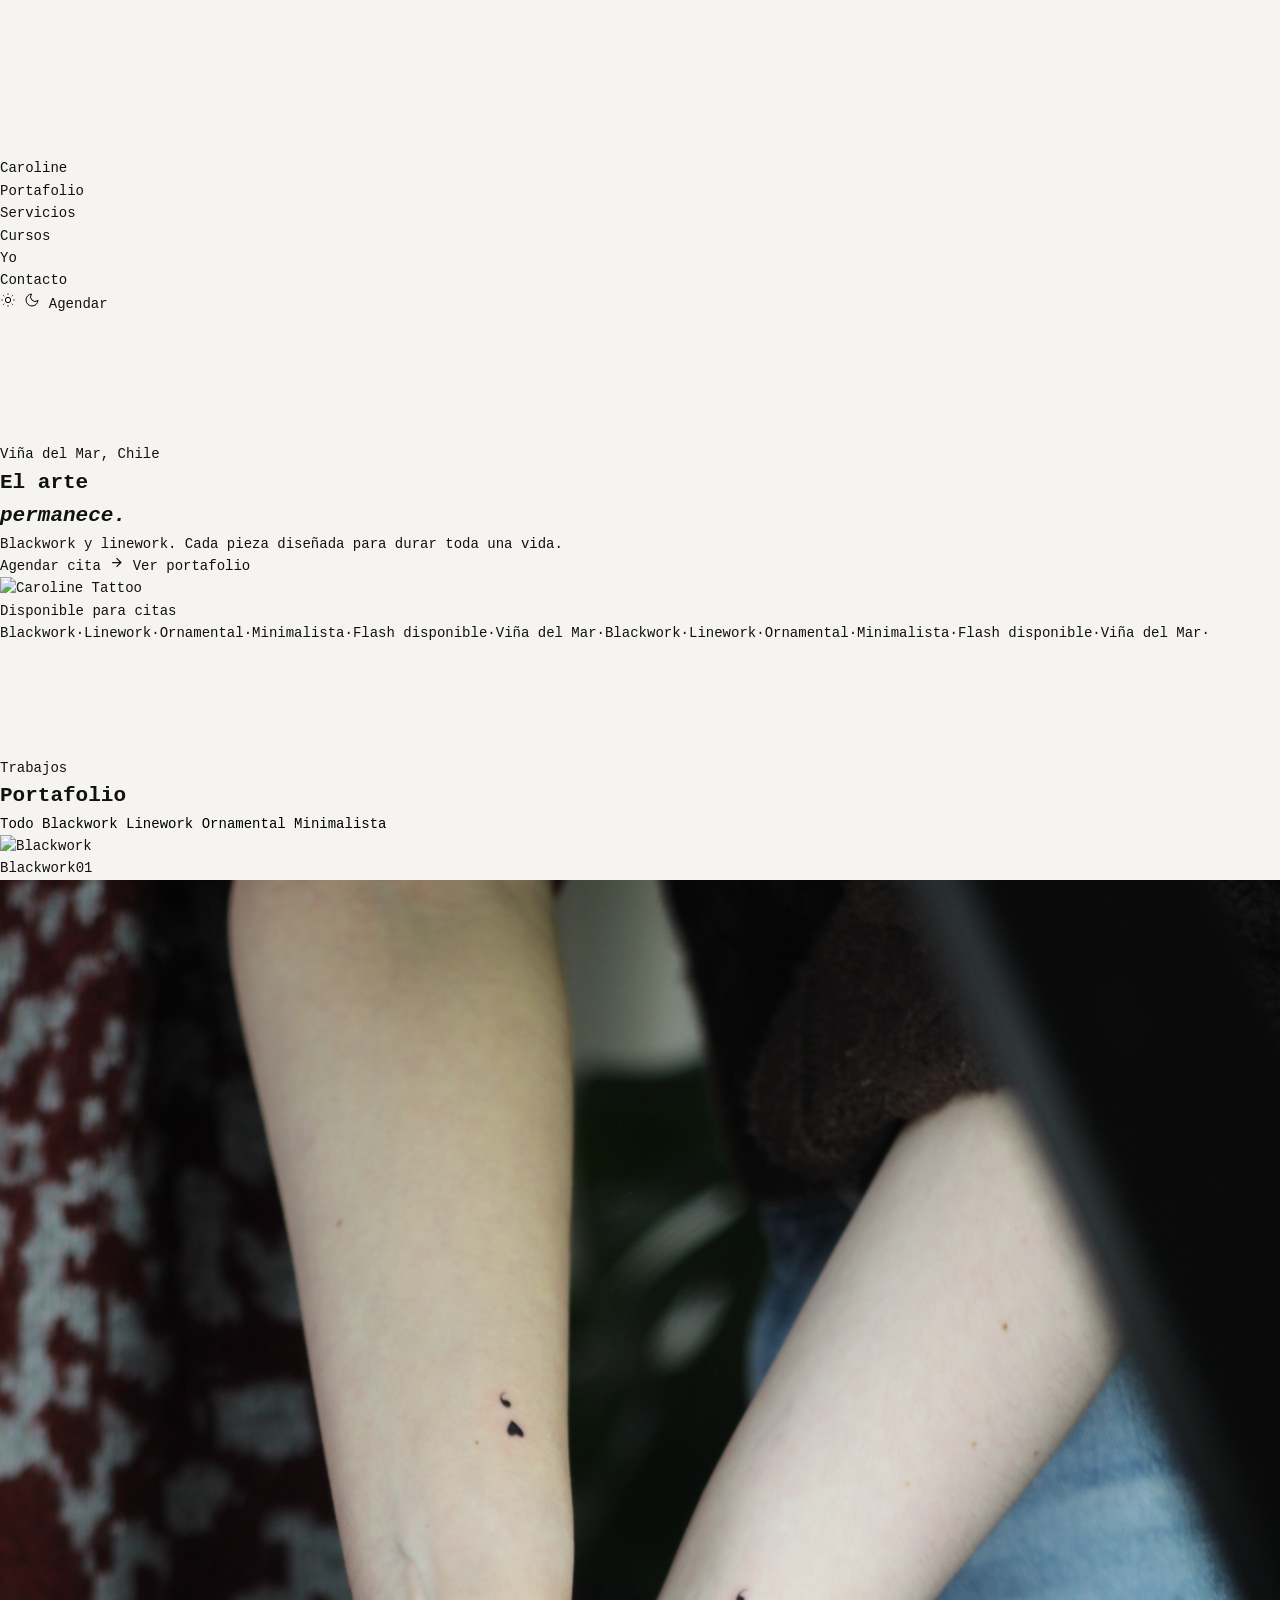
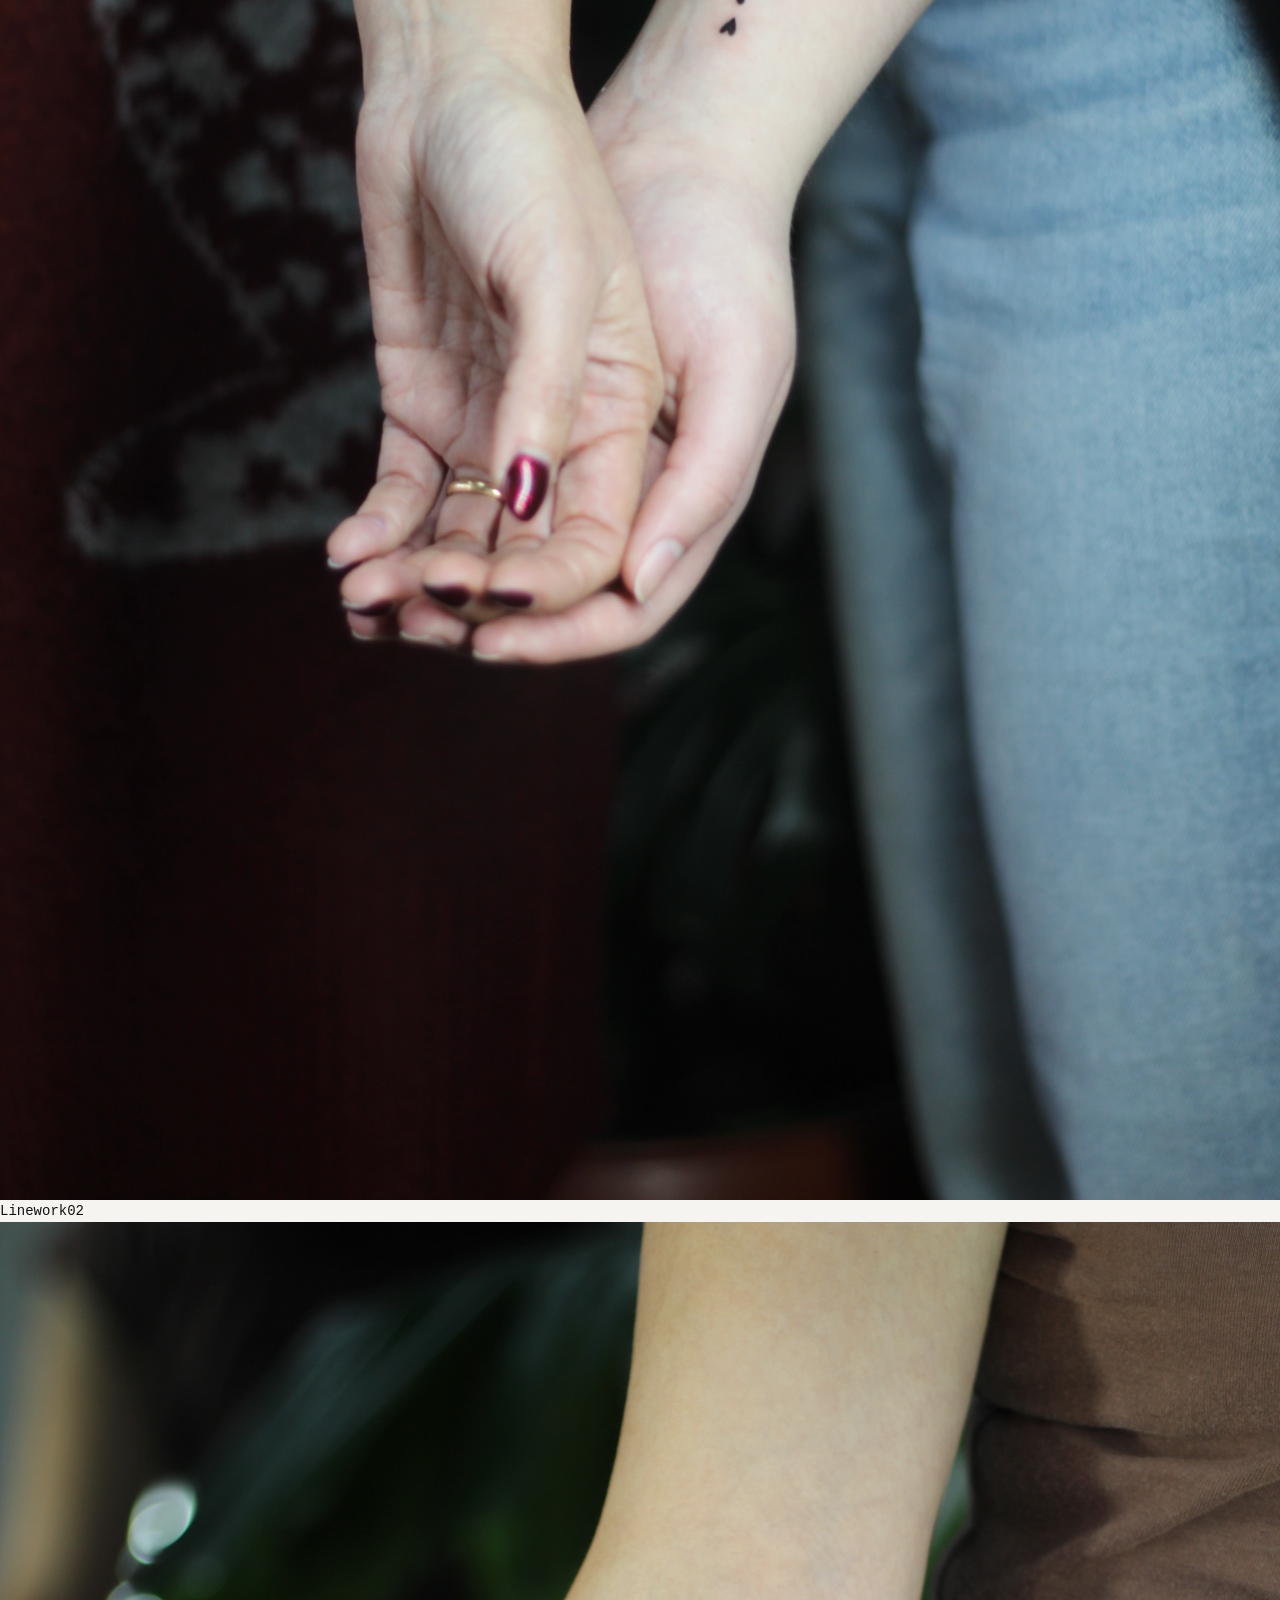
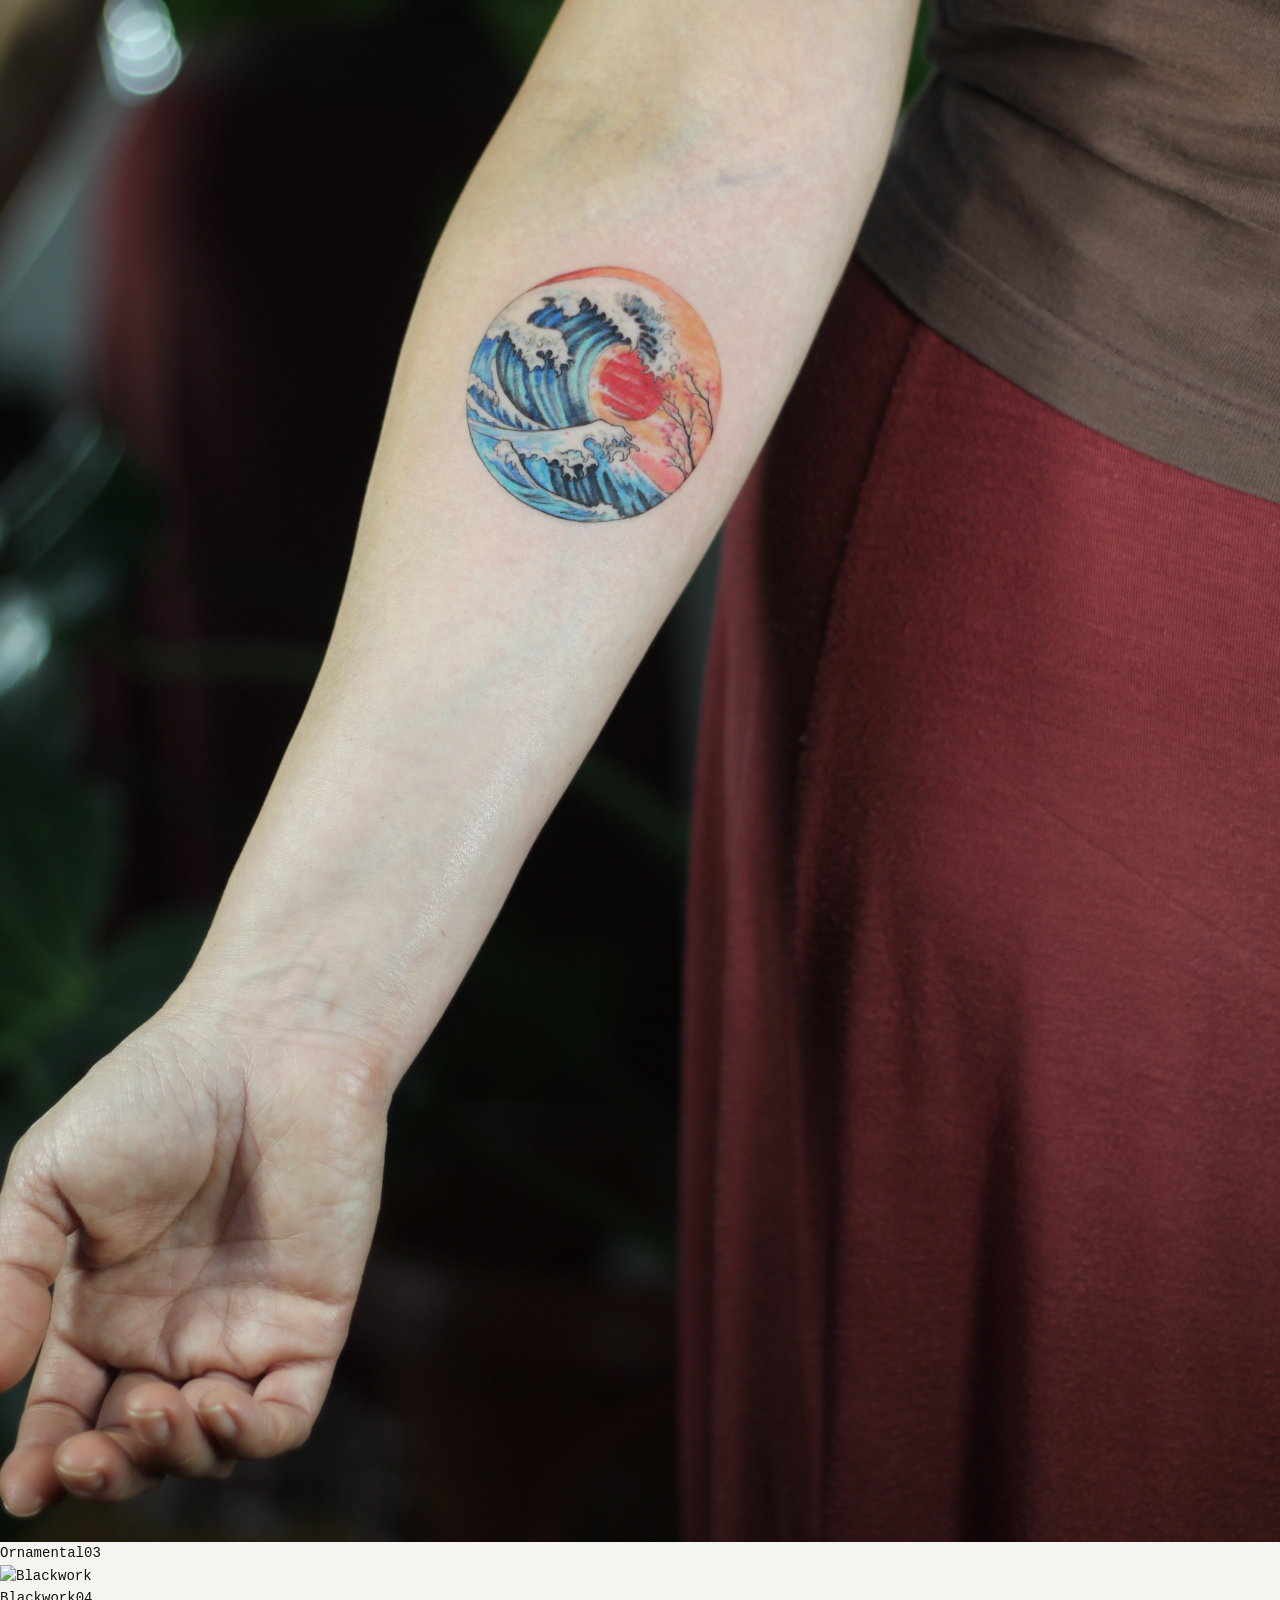
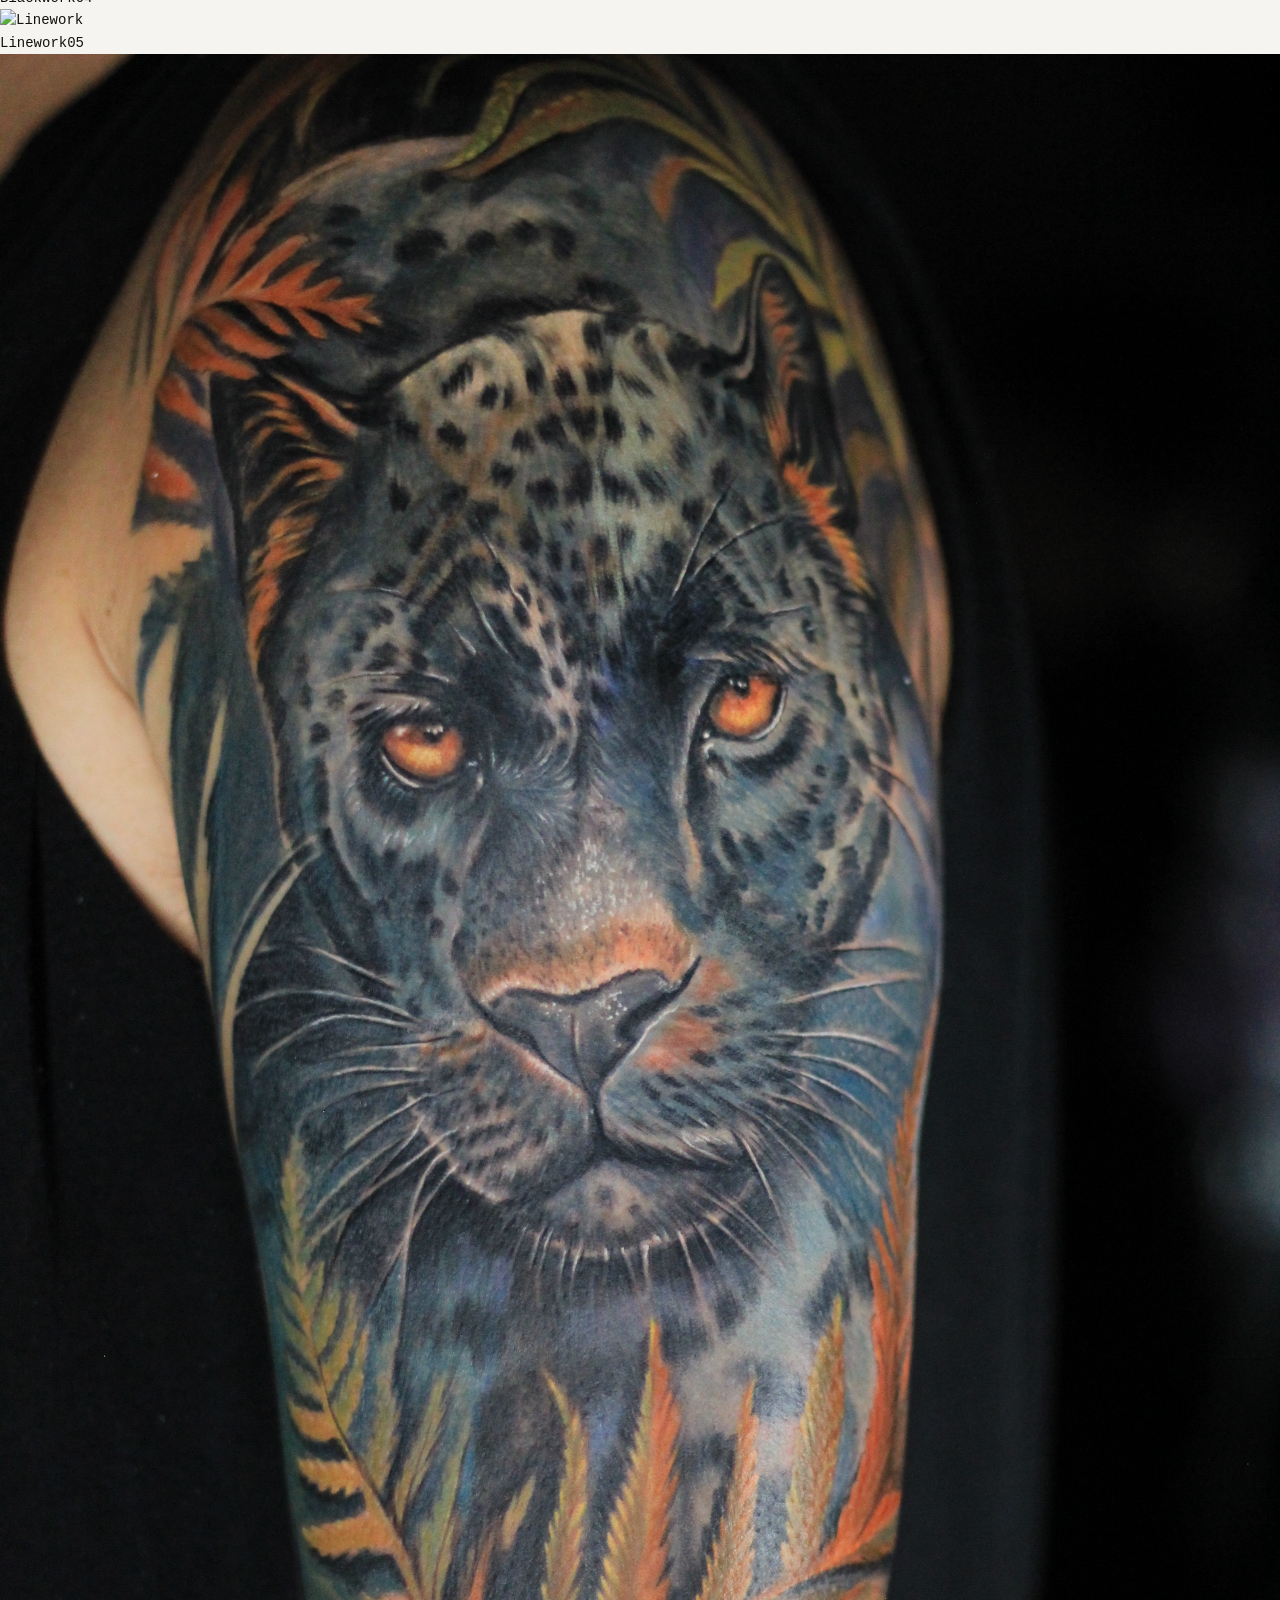
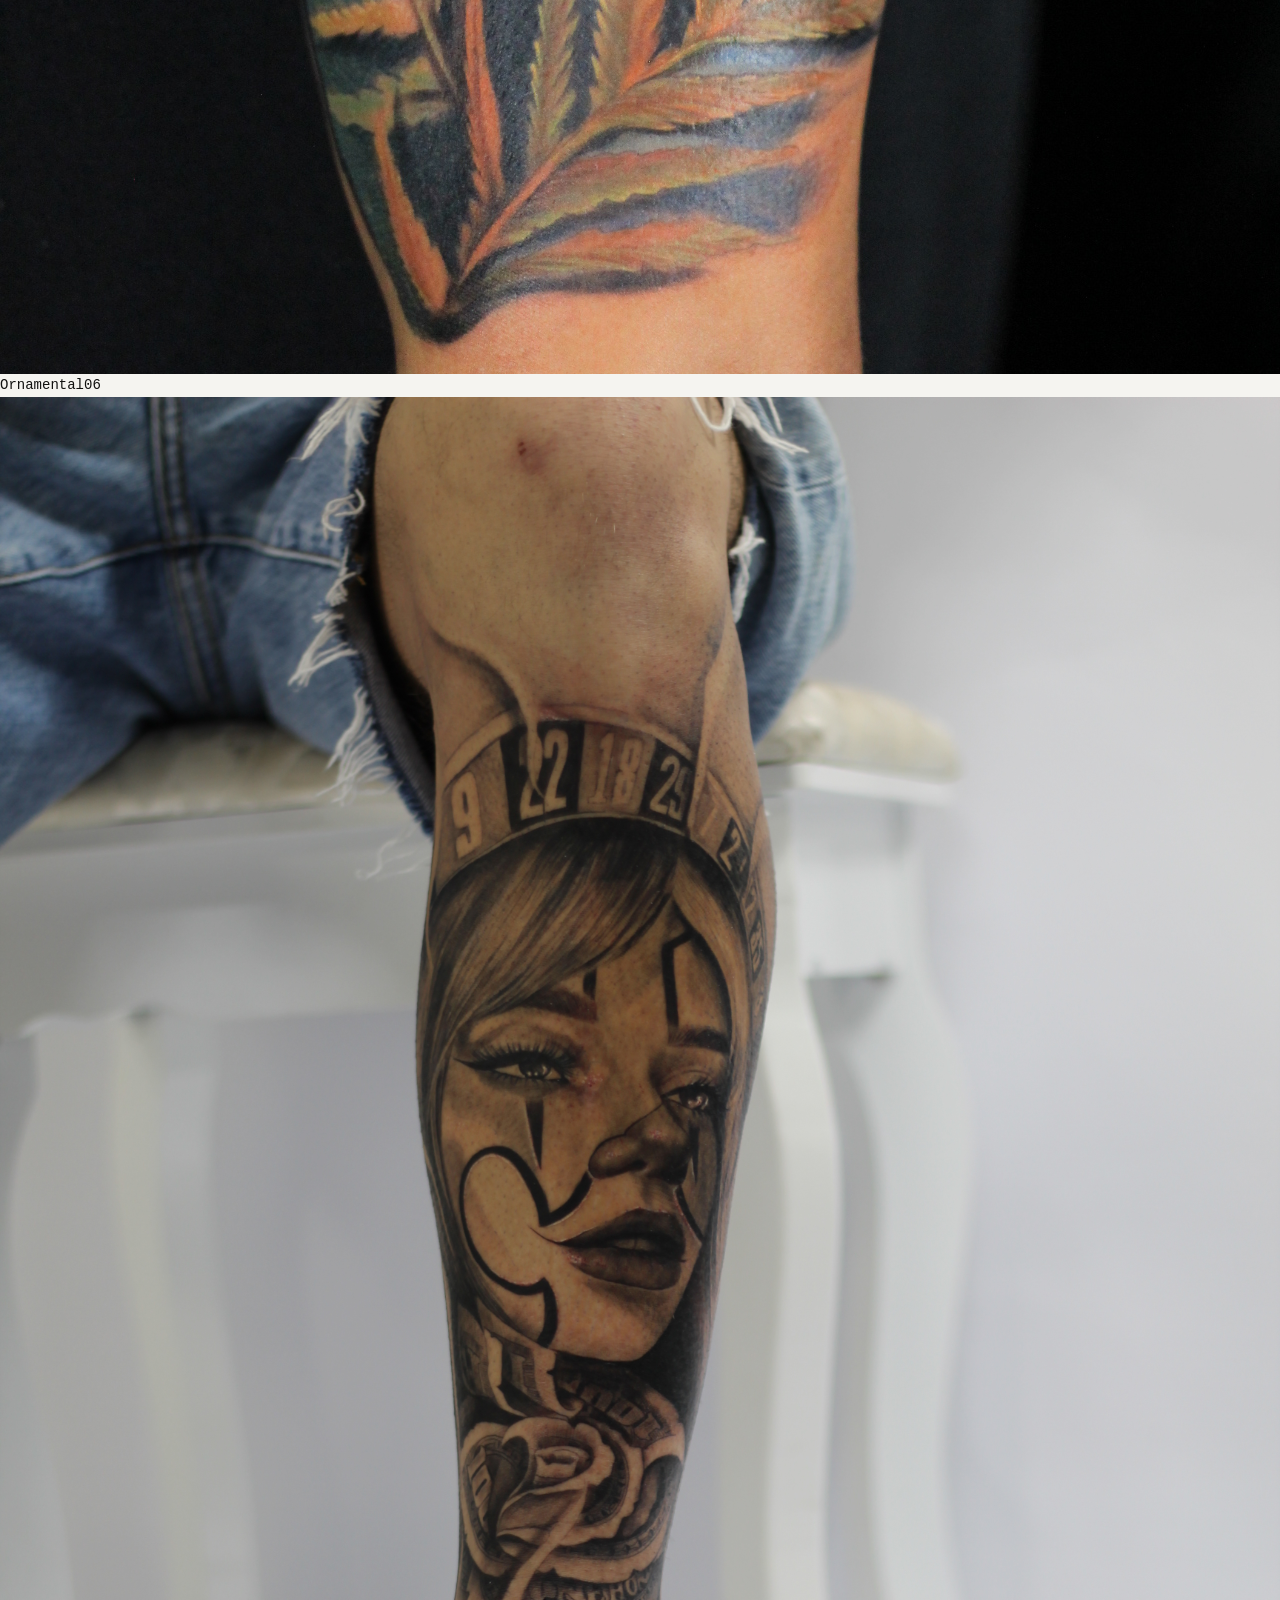
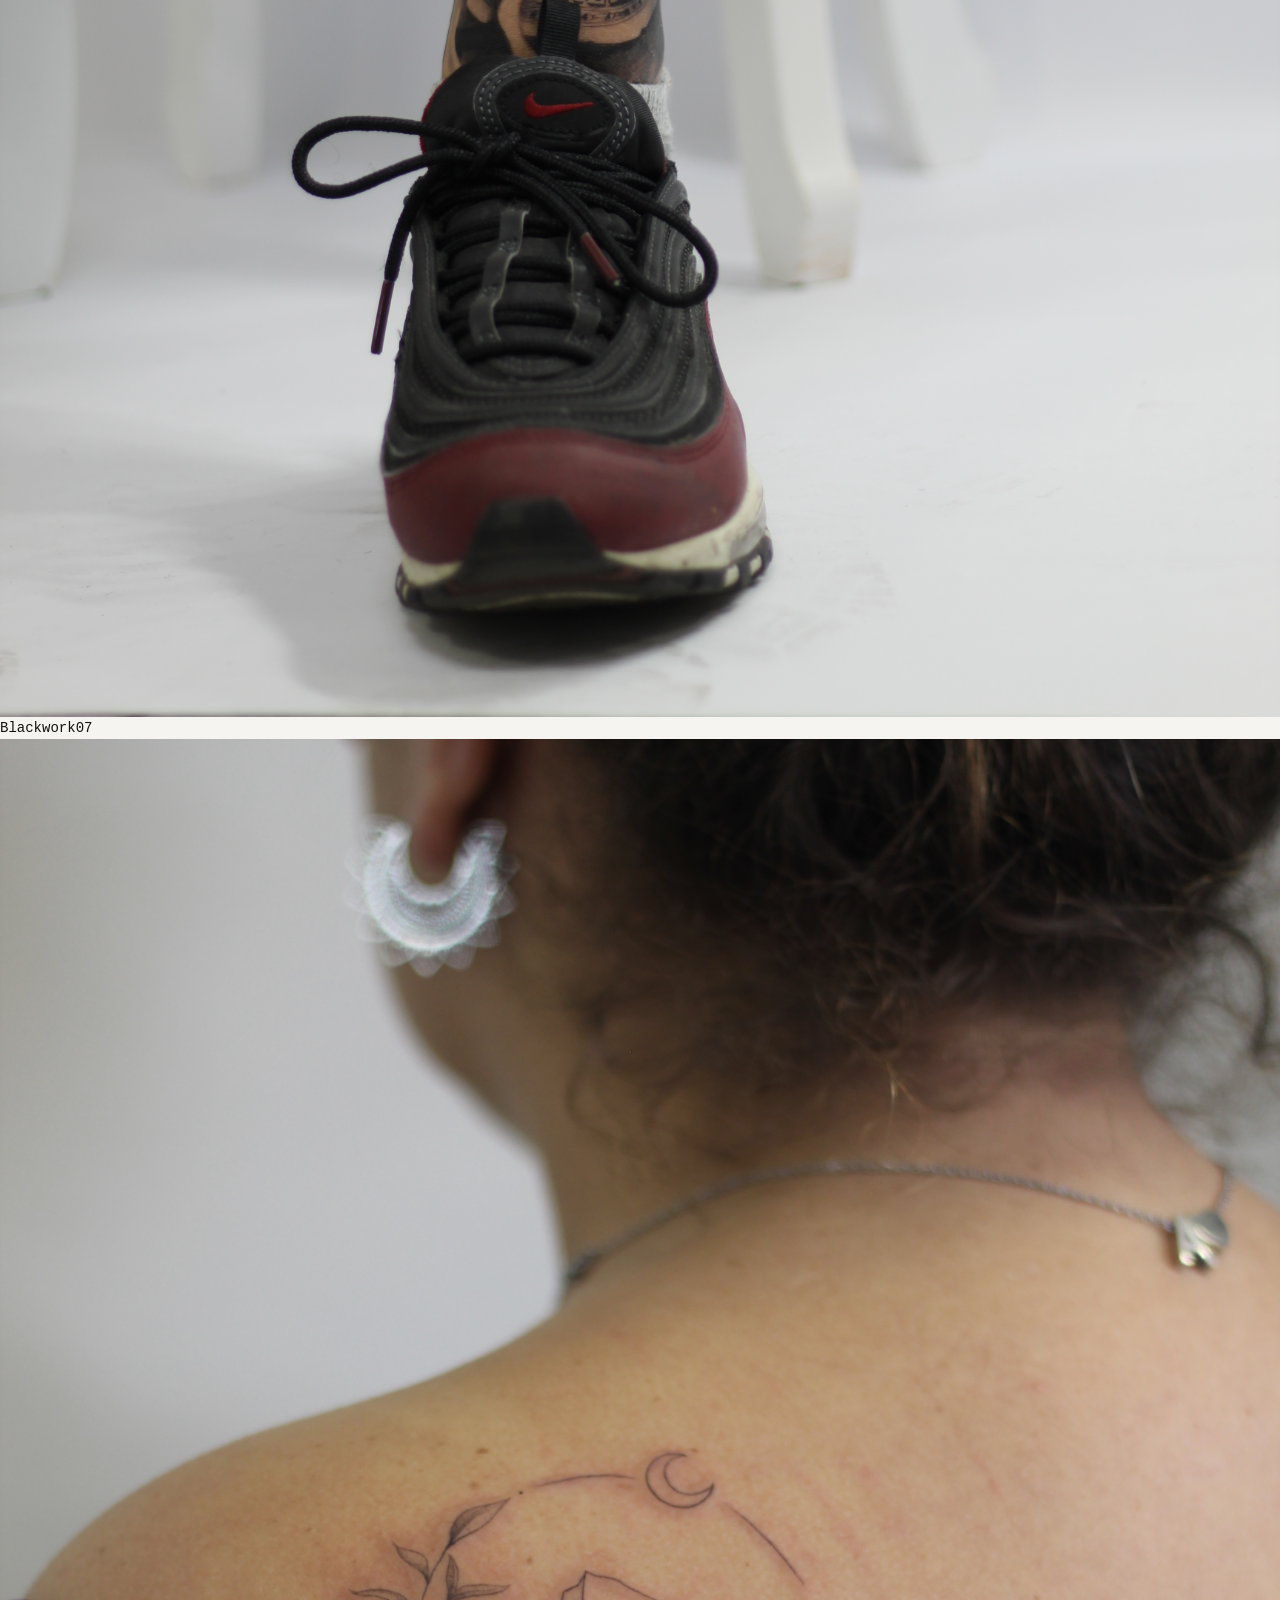
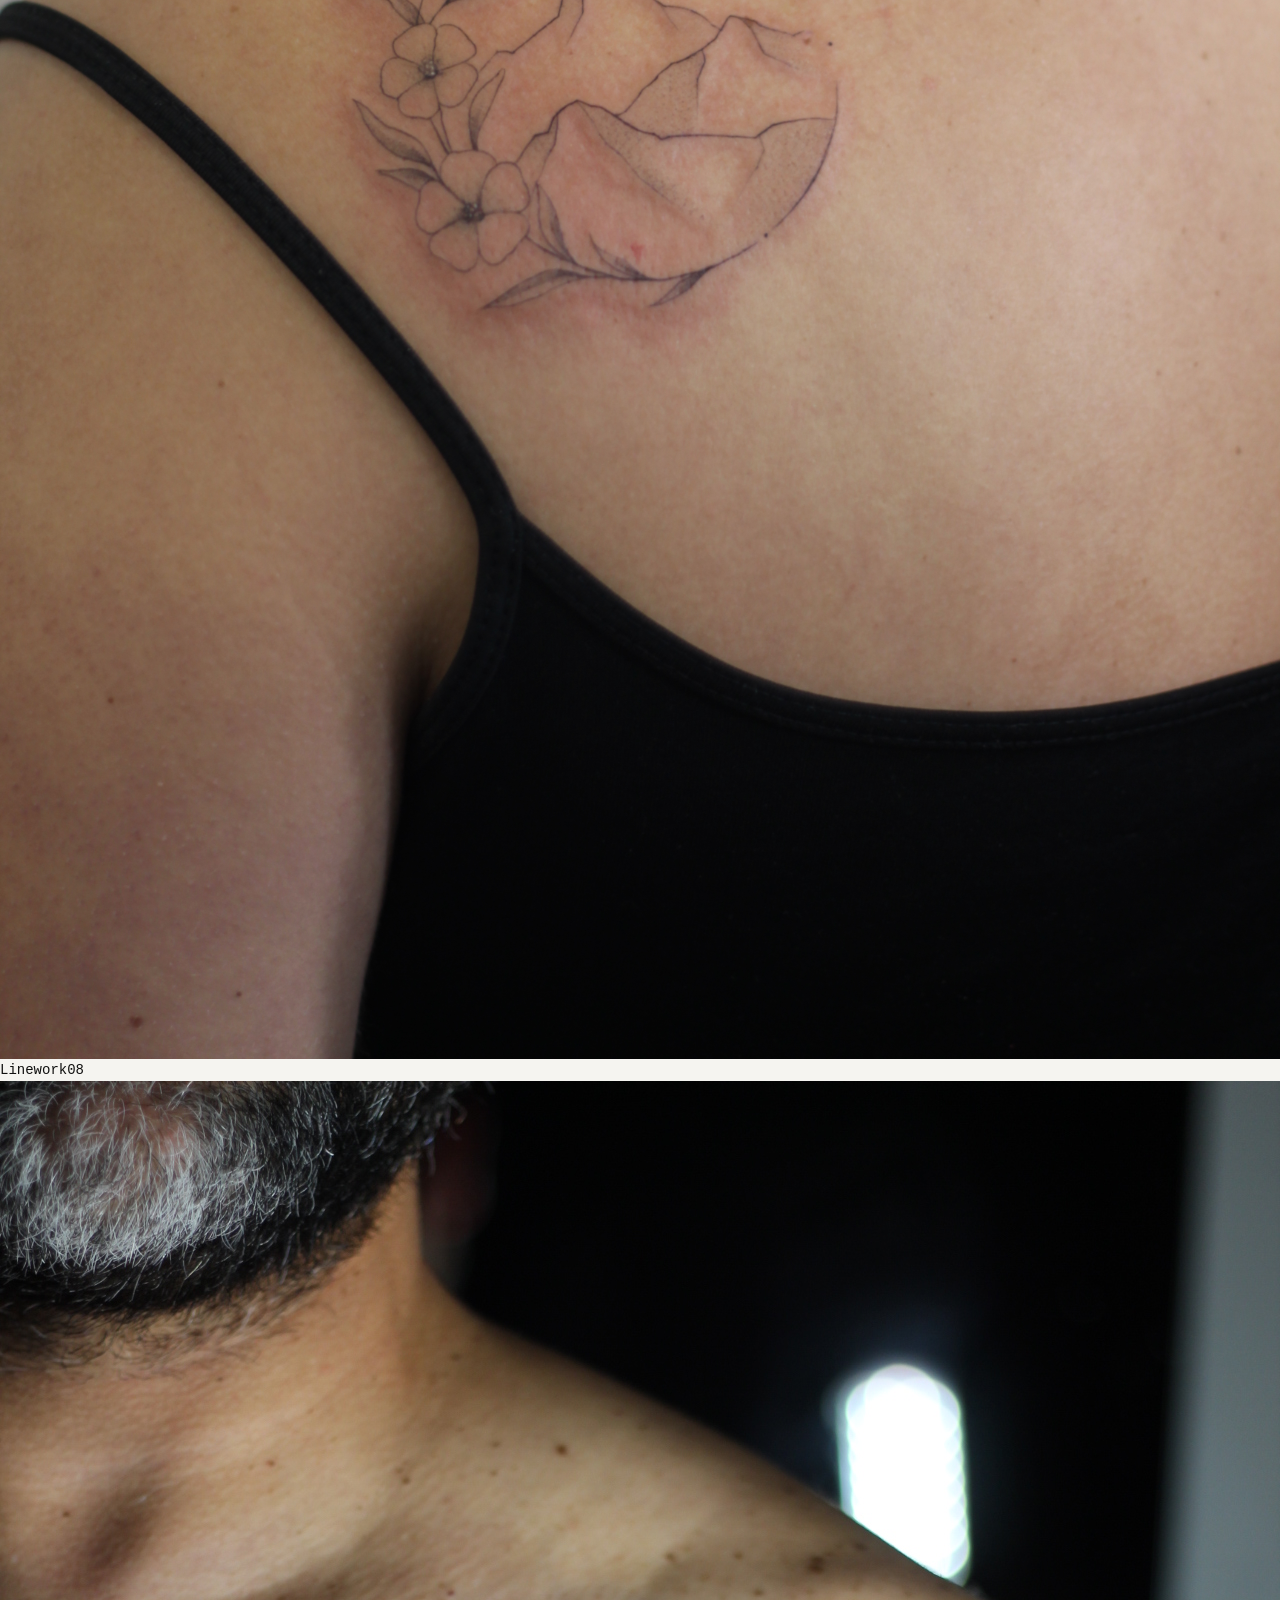
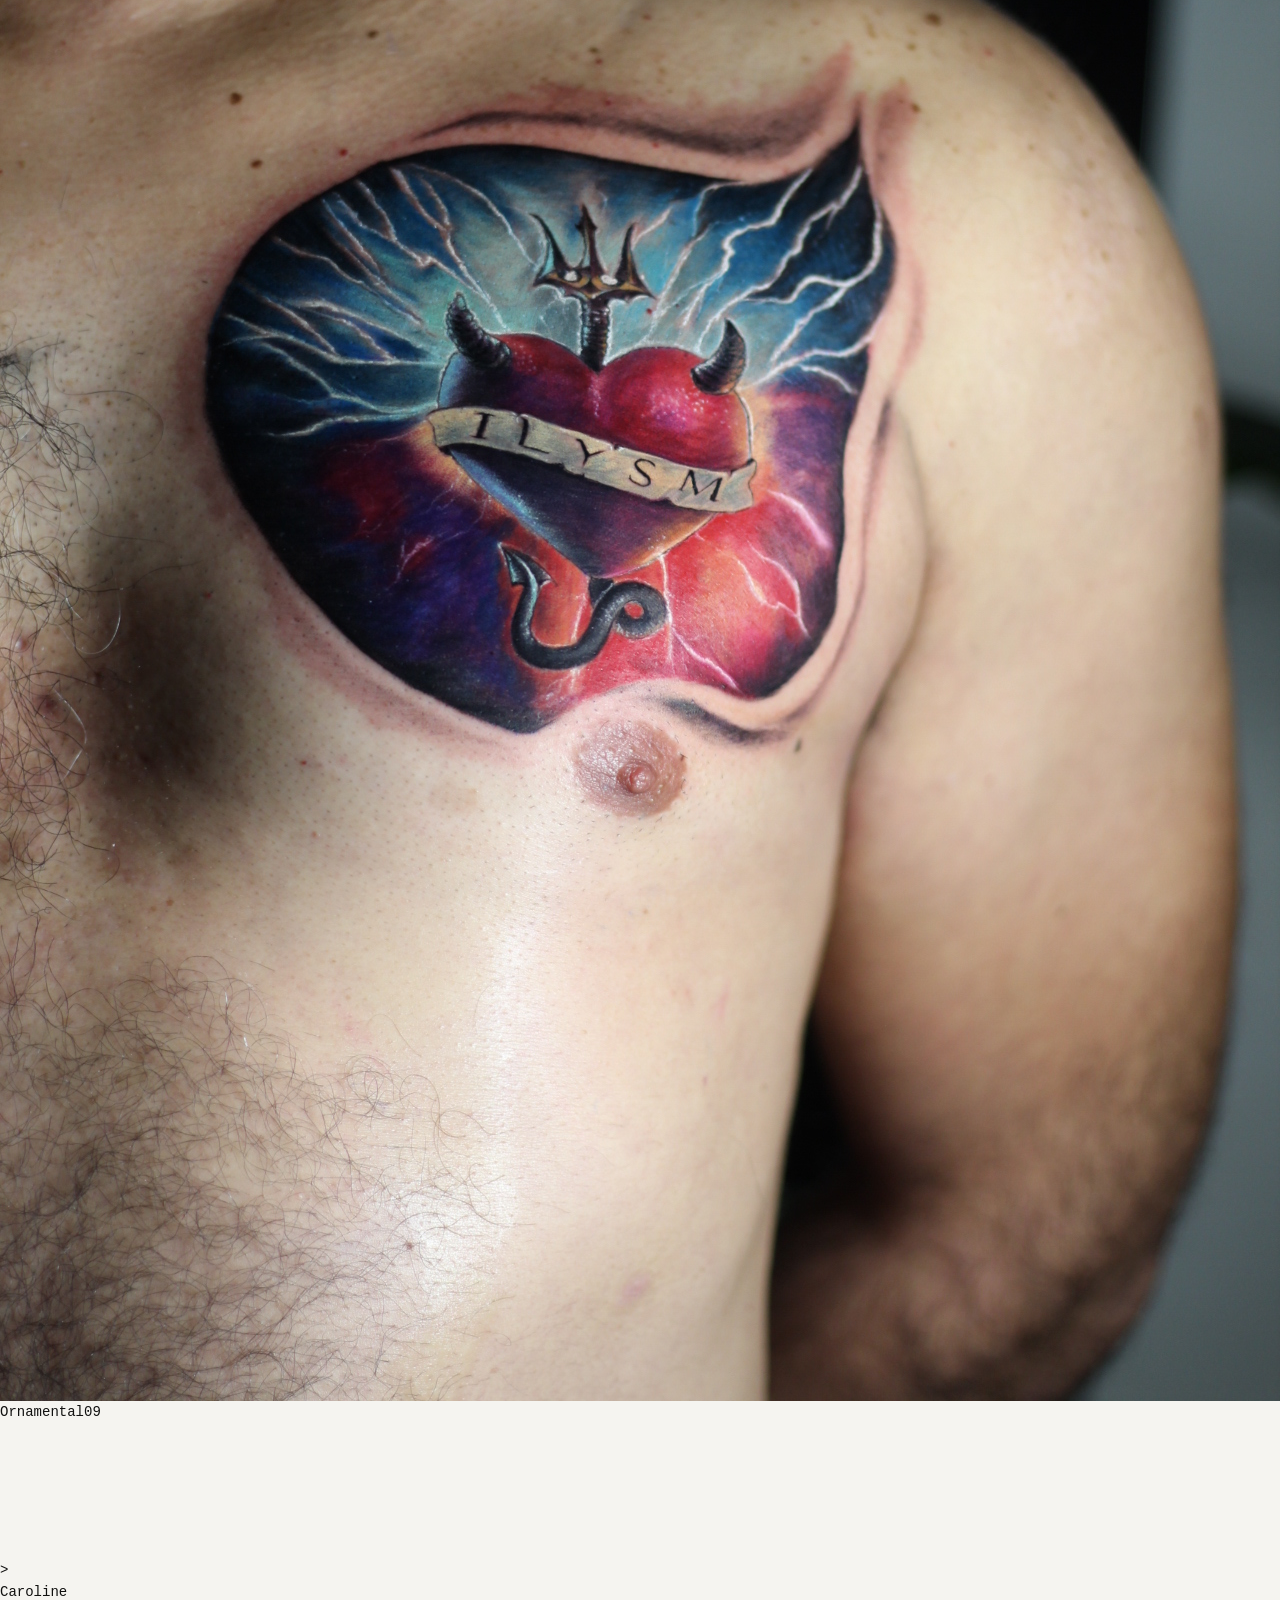
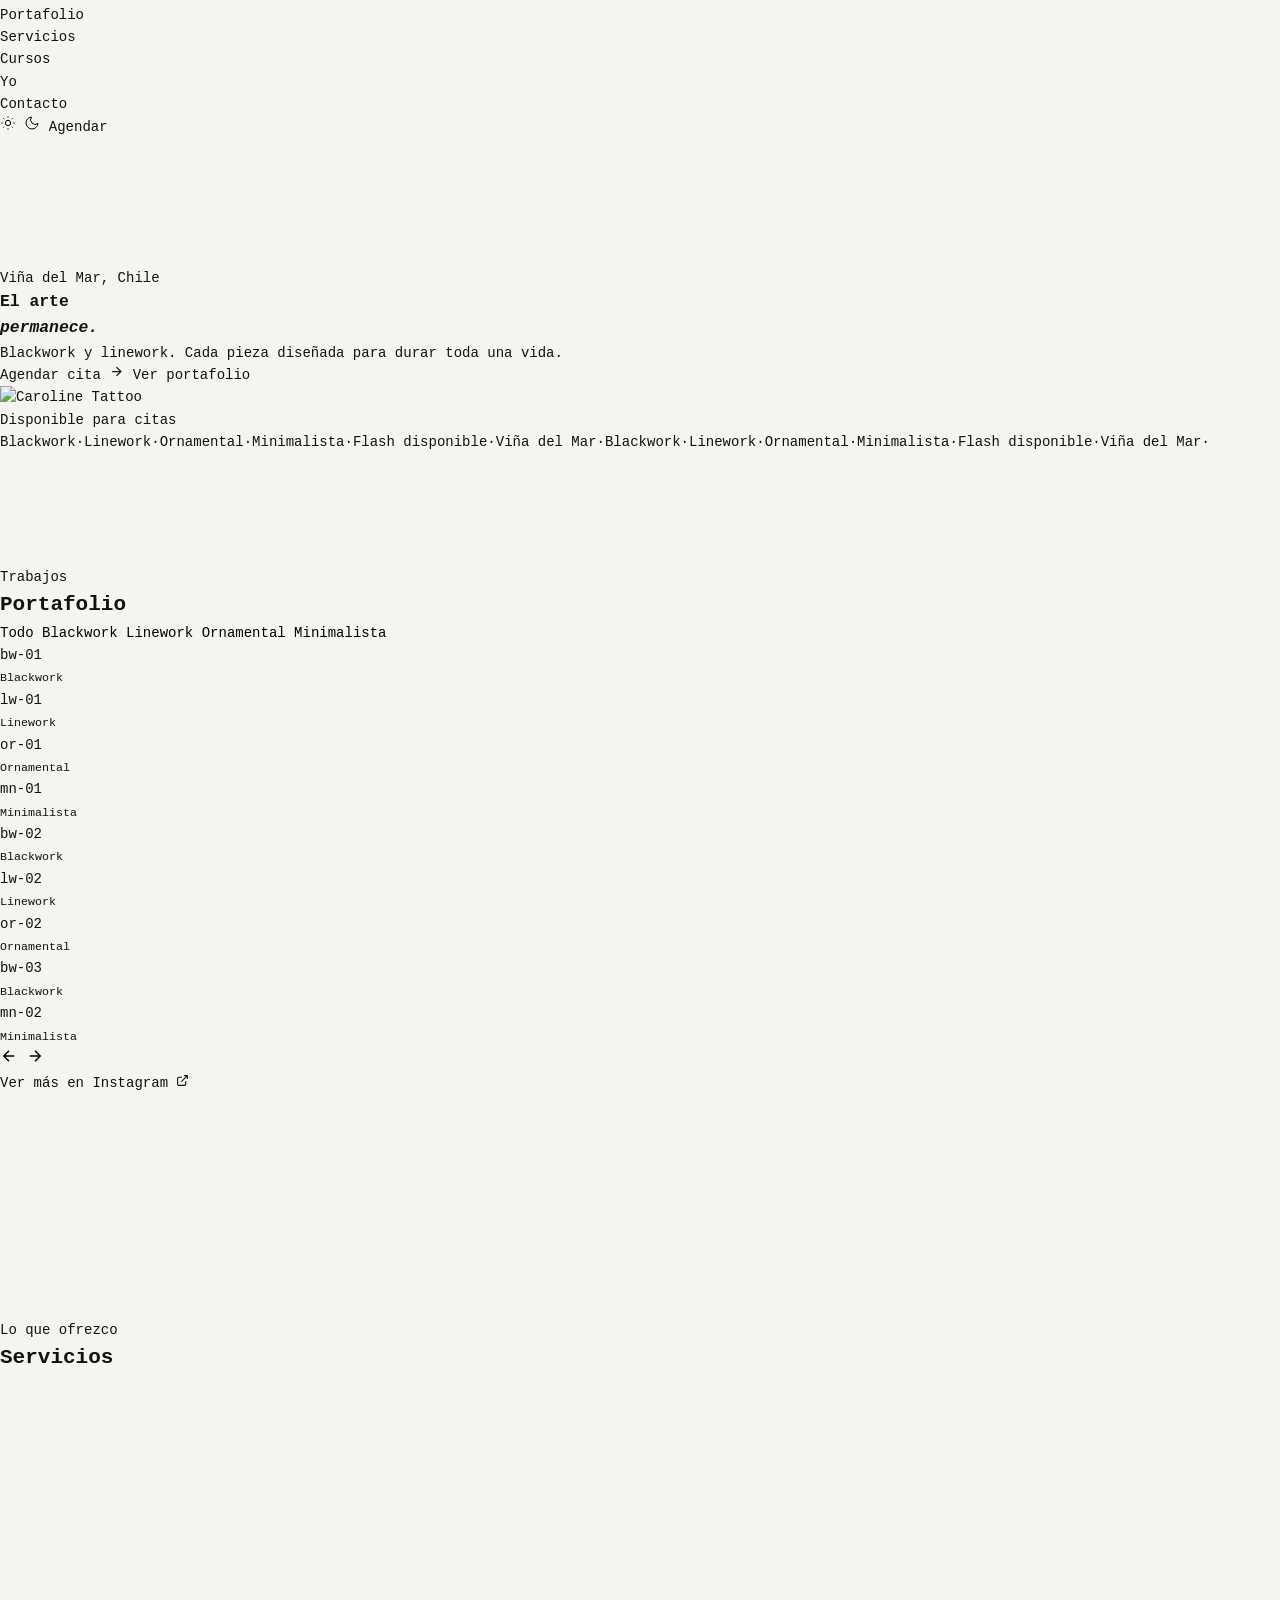
==== commit 748f9380: "Revert: restore home index.html" ====
--- a/index.html
+++ b/index.html
@@ -1,5 +1,5 @@
 <!DOCTYPE html>
-<html lang="es">
+<html lang="es" data-theme="dark">
 <head>
   <meta charset="UTF-8" />
   <meta name="viewport" content="width=device-width, initial-scale=1.0" />
@@ -7,257 +7,317 @@
   <meta name="description" content="Tatuadora profesional en Viña del Mar. Blackwork, linework y diseños personalizados." />
   <link rel="preconnect" href="https://fonts.googleapis.com" />
   <link rel="preconnect" href="https://fonts.gstatic.com" crossorigin />
-  <link href="https://fonts.googleapis.com/css2?family=Sofia+Sans+Condensed:wght@700;800&family=Spline+Sans+Mono:wght@300;400&display=swap" rel="stylesheet" />
+  <link href="https://fonts.googleapis.com/css2?family=Cormorant:ital,wght@0,300;0,400;1,300;1,400&family=DM+Sans:opsz,wght@9..40,200;9..40,300;9..40,400&display=swap" rel="stylesheet" />
   <link rel="stylesheet" href="styles.css" />
 </head>
 <body>
-
-  <!-- HEADER -->
-  <header class="header" id="header">
-    <div class="container header__inner">
-      <a href="#inicio" class="header__logo">Caroline<span>.</span></a>
-      <nav class="header__nav">
-        <a href="#portafolio" class="nav-link"><span class="bracket">[</span><span>Portafolio</span><span class="bracket">]</span></a>
-        <a href="#servicios" class="nav-link"><span class="bracket">[</span><span>Servicios</span><span class="bracket">]</span></a>
-        <a href="#sobre-mi" class="nav-link"><span class="bracket">[</span><span>Sobre mí</span><span class="bracket">]</span></a>
-        <a href="#contacto" class="nav-link"><span class="bracket">[</span><span>Contacto</span><span class="bracket">]</span></a>
-      </nav>
-      <a href="#cita" class="header__cta">Agendar →</a>
-      <button class="burger" id="burger" aria-label="Menu">
+  <canvas id="canvas"></canvas>
+
+  <nav id="nav">
+    <a href="#inicio" class="nav-logo">Caroline</a>
+    <ul class="nav-links" id="navLinks">
+      <li><a href="#portafolio">Portafolio</a></li>
+      <li><a href="#servicios">Servicios</a></li>
+      <li><a href="#cursos">Cursos</a></li>
+      <li><a href="#sobre-mi">Yo</a></li>
+      <li><a href="#contacto">Contacto</a></li>
+    </ul>
+    <div class="nav-right">
+      <button class="theme-btn" id="themeToggle" aria-label="Cambiar tema">
+        <svg class="ico-sun" width="16" height="16" viewBox="0 0 24 24" fill="none" stroke="currentColor" stroke-width="1.5"><circle cx="12" cy="12" r="4"/><path d="M12 2v2M12 20v2M4.93 4.93l1.41 1.41M17.66 17.66l1.41 1.41M2 12h2M20 12h2M6.34 17.66l-1.41 1.41M19.07 4.93l-1.41 1.41"/></svg>
+        <svg class="ico-moon" width="16" height="16" viewBox="0 0 24 24" fill="none" stroke="currentColor" stroke-width="1.5"><path d="M21 12.79A9 9 0 1 1 11.21 3 7 7 0 0 0 21 12.79z"/></svg>
+      </button>
+      <a href="#cita" class="nav-cta">Agendar</a>
+      <button class="hamburger" id="hamburger" aria-label="Menu">
         <span></span><span></span>
       </button>
     </div>
-    <div class="mobile-menu" id="mobileMenu">
-      <a href="#portafolio" class="mobile-link">Portafolio</a>
-      <a href="#servicios" class="mobile-link">Servicios</a>
-      <a href="#sobre-mi" class="mobile-link">Sobre mí</a>
-      <a href="#contacto" class="mobile-link">Contacto</a>
-      <a href="#cita" class="mobile-link mobile-cta">Agendar cita</a>
-    </div>
-  </header>
+  </nav>
 
   <!-- HERO -->
-  <section class="hero" id="inicio">
-    <div class="container hero__inner">
-      <div class="hero__meta">
-        <span class="pill">● Viña del Mar, Chile</span>
-        <span class="pill">Disponible para citas</span>
-      </div>
-      <h1 class="hero__title">
-        <span class="hero__line" data-text="BLACK">BLACK</span>
-        <span class="hero__line hero__line--offset" data-text="WORK">WORK</span>
-        <span class="hero__line" data-text="& INK.">&amp; INK.</span>
-      </h1>
-      <div class="hero__bottom">
-        <p class="hero__desc">Tatuajes blackwork y linework.<br>Cada pieza diseñada para durar toda una vida.</p>
-        <div class="hero__actions">
-          <a href="#cita" class="btn-primary">Agendar cita</a>
-          <a href="#portafolio" class="btn-secondary">Ver portafolio ↓</a>
+  <section id="inicio" class="hero">
+    <div class="hero-text">
+      <p class="eyebrow"><span class="pulse-dot"></span>Viña del Mar, Chile</p>
+      <h1>El arte<br><em>permanece.</em></h1>
+      <p class="hero-desc">Blackwork y linework. Cada pieza diseñada para durar toda una vida.</p>
+      <div class="hero-btns">
+        <a href="#cita" class="btn-fill">Agendar cita <svg width="15" height="15" viewBox="0 0 24 24" fill="none" stroke="currentColor" stroke-width="2"><path d="M5 12h14M12 5l7 7-7 7"/></svg></a>
+        <a href="#portafolio" class="btn-outline">Ver portafolio</a>
+      </div>
+    </div>
+    <div class="hero-img-wrap">
+      <div class="hero-img">
+        <img src="img/portafolio/color/IMG_0008.JPG" alt="Caroline Tattoo" style="width:100%;height:100%;object-fit:cover;">
+      </div>
+      <div class="hero-chip"><span class="chip-dot"></span>Disponible para citas</div>
+    </div>
+  </section>
+
+  <!-- TICKER -->
+  <div class="ticker" aria-hidden="true">
+    <div class="ticker-track">
+      <span>Blackwork</span><span class="tdot">·</span><span>Linework</span><span class="tdot">·</span><span>Ornamental</span><span class="tdot">·</span><span>Minimalista</span><span class="tdot">·</span><span>Flash disponible</span><span class="tdot">·</span><span>Viña del Mar</span><span class="tdot">·</span><span>Blackwork</span><span class="tdot">·</span><span>Linework</span><span class="tdot">·</span><span>Ornamental</span><span class="tdot">·</span><span>Minimalista</span><span class="tdot">·</span><span>Flash disponible</span><span class="tdot">·</span><span>Viña del Mar</span><span class="tdot">·</span>
+    </div>
+  </div>
+
+  <!-- PORTAFOLIO -->
+  <section id="portafolio" class="section">
+    <div class="sec-head">
+      <div><p class="label">Trabajos</p><h2>Portafolio</h2></div>
+      <div class="filters">
+        <button class="f-btn active" data-filter="all">Todo</button>
+        <button class="f-btn" data-filter="blackwork">Blackwork</button>
+        <button class="f-btn" data-filter="linework">Linework</button>
+        <button class="f-btn" data-filter="ornamental">Ornamental</button>
+        <button class="f-btn" data-filter="minimalista">Minimalista</button>
+      </div>
+    </div>
+    <div class="carousel-outer">
+      <div class="carousel" id="carousel">
+        <div class="slide" data-category="blackwork"><div class="slide-inner"><div class="slide-img"><img src="img/portafolio/grises/IMG_9058.JPG" alt="Blackwork" loading="lazy"></div><div class="slide-meta"><span>Blackwork</span><span class="slide-num">01</span></div></div></div>
+        <div class="slide" data-category="linework"><div class="slide-inner"><div class="slide-img"><img src="img/portafolio/linea/IMG_1370.JPG" alt="Linework" loading="lazy"></div><div class="slide-meta"><span>Linework</span><span class="slide-num">02</span></div></div></div>
+        <div class="slide" data-category="ornamental"><div class="slide-inner"><div class="slide-img"><img src="img/portafolio/color/IMG_9462.JPG" alt="Ornamental" loading="lazy"></div><div class="slide-meta"><span>Ornamental</span><span class="slide-num">03</span></div></div></div>
+        <div class="slide" data-category="blackwork"><div class="slide-inner"><div class="slide-img"><img src="img/portafolio/grises/IMG_9251.JPG" alt="Blackwork" loading="lazy"></div><div class="slide-meta"><span>Blackwork</span><span class="slide-num">04</span></div></div></div>
+        <div class="slide" data-category="linework"><div class="slide-inner"><div class="slide-img"><img src="img/portafolio/linea/IMG_9241.JPG" alt="Linework" loading="lazy"></div><div class="slide-meta"><span>Linework</span><span class="slide-num">05</span></div></div></div>
+        <div class="slide" data-category="ornamental"><div class="slide-inner"><div class="slide-img"><img src="img/portafolio/color/IMG_9482.JPG" alt="Ornamental" loading="lazy"></div><div class="slide-meta"><span>Ornamental</span><span class="slide-num">06</span></div></div></div>
+        <div class="slide" data-category="blackwork"><div class="slide-inner"><div class="slide-img"><img src="img/portafolio/grises/IMG_9288.JPG" alt="Blackwork" loading="lazy"></div><div class="slide-meta"><span>Blackwork</span><span class="slide-num">07</span></div></div></div>
+        <div class="slide" data-category="linework"><div class="slide-inner"><div class="slide-img"><img src="img/portafolio/linea/IMG_9127.JPG" alt="Linework" loading="lazy"></div><div class="slide-meta"><span>Linework</span><span class="slide-num">08</span></div></div></div>
+        <div class="slide" data-category="ornamental"><div class="slide-inner"><div class="slide-img"><img src="img/portafolio/color/IMG_9550.JPG" alt="Ornamental" loading="lazy"></div><div class="slide-meta"><span>Ornamental</span><span class="slide-num">09</span></div></div></div>>
+<head>
+  <meta charset="UTF-8" />
+  <meta name="viewport" content="width=device-width, initial-scale=1.0" />
+  <title>Caroline Tattoo — Viña del Mar</title>
+  <meta name="description" content="Tatuadora profesional en Viña del Mar. Blackwork, linework y diseños personalizados." />
+  <link rel="preconnect" href="https://fonts.googleapis.com" />
+  <link rel="preconnect" href="https://fonts.gstatic.com" crossorigin />
+  <link href="https://fonts.googleapis.com/css2?family=Cormorant:ital,wght@0,300;0,400;1,300;1,400&family=DM+Sans:opsz,wght@9..40,200;9..40,300;9..40,400&display=swap" rel="stylesheet" />
+  <link rel="stylesheet" href="styles.css" />
+</head>
+<body>
+  <canvas id="canvas"></canvas>
+
+  <nav id="nav">
+    <a href="#inicio" class="nav-logo">Caroline</a>
+    <ul class="nav-links" id="navLinks">
+      <li><a href="#portafolio">Portafolio</a></li>
+      <li><a href="#servicios">Servicios</a></li>
+      <li><a href="#cursos">Cursos</a></li>
+      <li><a href="#sobre-mi">Yo</a></li>
+      <li><a href="#contacto">Contacto</a></li>
+    </ul>
+    <div class="nav-right">
+      <button class="theme-btn" id="themeToggle" aria-label="Cambiar tema">
+        <svg class="ico-sun" width="16" height="16" viewBox="0 0 24 24" fill="none" stroke="currentColor" stroke-width="1.5"><circle cx="12" cy="12" r="4"/><path d="M12 2v2M12 20v2M4.93 4.93l1.41 1.41M17.66 17.66l1.41 1.41M2 12h2M20 12h2M6.34 17.66l-1.41 1.41M19.07 4.93l-1.41 1.41"/></svg>
+        <svg class="ico-moon" width="16" height="16" viewBox="0 0 24 24" fill="none" stroke="currentColor" stroke-width="1.5"><path d="M21 12.79A9 9 0 1 1 11.21 3 7 7 0 0 0 21 12.79z"/></svg>
+      </button>
+      <a href="#cita" class="nav-cta">Agendar</a>
+      <button class="hamburger" id="hamburger" aria-label="Menu">
+        <span></span><span></span>
+      </button>
+    </div>
+  </nav>
+
+  <!-- HERO -->
+  <section id="inicio" class="hero">
+    <div class="hero-text">
+      <p class="eyebrow"><span class="pulse-dot"></span>Viña del Mar, Chile</p>
+      <h1>El arte<br><em>permanece.</em></h1>
+      <p class="hero-desc">Blackwork y linework. Cada pieza diseñada para durar toda una vida.</p>
+      <div class="hero-btns">
+        <a href="#cita" class="btn-fill">Agendar cita <svg width="15" height="15" viewBox="0 0 24 24" fill="none" stroke="currentColor" stroke-width="2"><path d="M5 12h14M12 5l7 7-7 7"/></svg></a>
+        <a href="#portafolio" class="btn-outline">Ver portafolio</a>
+      </div>
+    </div>
+    <div class="hero-img-wrap">
+      <div class="hero-img">
+        <img src="img/portafolio/color/IMG_0008.JPG" alt="Caroline Tattoo" style="width:100%;height:100%;object-fit:cover;">
+      </div>
+      <div class="hero-chip"><span class="chip-dot"></span>Disponible para citas</div>
+    </div>
+  </section>
+
+  <!-- TICKER -->
+  <div class="ticker" aria-hidden="true">
+    <div class="ticker-track">
+      <span>Blackwork</span><span class="tdot">·</span><span>Linework</span><span class="tdot">·</span><span>Ornamental</span><span class="tdot">·</span><span>Minimalista</span><span class="tdot">·</span><span>Flash disponible</span><span class="tdot">·</span><span>Viña del Mar</span><span class="tdot">·</span><span>Blackwork</span><span class="tdot">·</span><span>Linework</span><span class="tdot">·</span><span>Ornamental</span><span class="tdot">·</span><span>Minimalista</span><span class="tdot">·</span><span>Flash disponible</span><span class="tdot">·</span><span>Viña del Mar</span><span class="tdot">·</span>
+    </div>
+  </div>
+
+  <!-- PORTAFOLIO -->
+  <section id="portafolio" class="section">
+    <div class="sec-head">
+      <div><p class="label">Trabajos</p><h2>Portafolio</h2></div>
+      <div class="filters">
+        <button class="f-btn active" data-filter="all">Todo</button>
+        <button class="f-btn" data-filter="blackwork">Blackwork</button>
+        <button class="f-btn" data-filter="linework">Linework</button>
+        <button class="f-btn" data-filter="ornamental">Ornamental</button>
+        <button class="f-btn" data-filter="minimalista">Minimalista</button>
+      </div>
+    </div>
+    <div class="carousel-outer">
+      <div class="carousel" id="carousel">
+        <div class="slide" data-category="blackwork"><div class="slide-img"><div class="placeholder">bw-01<br><small>Blackwork</small></div></div></div>
+        <div class="slide" data-category="linework"><div class="slide-img"><div class="placeholder">lw-01<br><small>Linework</small></div></div></div>
+        <div class="slide" data-category="ornamental"><div class="slide-img"><div class="placeholder">or-01<br><small>Ornamental</small></div></div></div>
+        <div class="slide" data-category="minimalista"><div class="slide-img"><div class="placeholder">mn-01<br><small>Minimalista</small></div></div></div>
+        <div class="slide" data-category="blackwork"><div class="slide-img"><div class="placeholder">bw-02<br><small>Blackwork</small></div></div></div>
+        <div class="slide" data-category="linework"><div class="slide-img"><div class="placeholder">lw-02<br><small>Linework</small></div></div></div>
+        <div class="slide" data-category="ornamental"><div class="slide-img"><div class="placeholder">or-02<br><small>Ornamental</small></div></div></div>
+        <div class="slide" data-category="blackwork"><div class="slide-img"><div class="placeholder">bw-03<br><small>Blackwork</small></div></div></div>
+        <div class="slide" data-category="minimalista"><div class="slide-img"><div class="placeholder">mn-02<br><small>Minimalista</small></div></div></div>
+      </div>
+      <button class="car-btn prev" id="carPrev" aria-label="Anterior"><svg width="18" height="18" viewBox="0 0 24 24" fill="none" stroke="currentColor" stroke-width="2"><path d="M19 12H5M12 5l-7 7 7 7"/></svg></button>
+      <button class="car-btn next" id="carNext" aria-label="Siguiente"><svg width="18" height="18" viewBox="0 0 24 24" fill="none" stroke="currentColor" stroke-width="2"><path d="M5 12h14M12 5l7 7-7 7"/></svg></button>
+      <div class="car-dots" id="carDots"></div>
+    </div>
+    <div class="sec-foot">
+      <a href="https://www.instagram.com/caroline_tattoo_art/" target="_blank" rel="noopener" class="btn-outline">Ver más en Instagram <svg width="13" height="13" viewBox="0 0 24 24" fill="none" stroke="currentColor" stroke-width="2"><path d="M18 13v6a2 2 0 0 1-2 2H5a2 2 0 0 1-2-2V8a2 2 0 0 1 2-2h6M15 3h6v6M10 14 21 3"/></svg></a>
+    </div>
+  </section>
+
+  <!-- SERVICIOS -->
+  <section id="servicios" class="section section-alt">
+    <div class="sec-head"><p class="label">Lo que ofrezco</p><h2>Servicios</h2></div>
+    <div class="cards">
+      <a href="#cita" class="card reveal">
+        <div class="card-ico"><svg width="22" height="22" viewBox="0 0 24 24" fill="none" stroke="currentColor" stroke-width="1.5"><path d="M12 20h9M16.5 3.5a2.121 2.121 0 0 1 3 3L7 19l-4 1 1-4L16.5 3.5z"/></svg></div>
+        <h3>Tatuaje personalizado</h3>
+        <p>Diseño exclusivo desde cero, creado para ti.</p>
+        <span class="clink">Agendar →</span>
+      </a>
+      <a href="#contacto" class="card reveal">
+        <div class="card-ico"><svg width="22" height="22" viewBox="0 0 24 24" fill="none" stroke="currentColor" stroke-width="1.5"><path d="M4 15s1-1 4-1 5 2 8 2 4-1 4-1V3s-1 1-4 1-5-2-8-2-4 1-4 1z"/><line x1="4" y1="22" x2="4" y2="15"/></svg></div>
+        <h3>Flash disponible</h3>
+        <p>Diseños únicos listos para tatuar.</p>
+        <span class="clink">Consultar →</span>
+      </a>
+      <a href="#contacto" class="card reveal">
+        <div class="card-ico"><svg width="22" height="22" viewBox="0 0 24 24" fill="none" stroke="currentColor" stroke-width="1.5"><path d="M17 21v-2a4 4 0 0 0-4-4H5a4 4 0 0 0-4 4v2"/><circle cx="9" cy="7" r="4"/><path d="M23 21v-2a4 4 0 0 0-3-3.87M16 3.13a4 4 0 0 1 0 7.75"/></svg></div>
+        <h3>Mentoría 1 a 1</h3>
+        <p>Sesiones privadas para tatuadores.</p>
+        <span class="clink">Más info →</span>
+      </a>
+      <a href="#tienda" class="card reveal">
+        <div class="card-ico"><svg width="22" height="22" viewBox="0 0 24 24" fill="none" stroke="currentColor" stroke-width="1.5"><path d="M6 2 3 6v14a2 2 0 0 0 2 2h14a2 2 0 0 0 2-2V6l-3-4z"/><line x1="3" y1="6" x2="21" y2="6"/><path d="M16 10a4 4 0 0 1-8 0"/></svg></div>
+        <h3>Merch &amp; diseños</h3>
+        <p>Ilustraciones originales en productos físicos.</p>
+        <span class="clink">Ver tienda →</span>
+      </a>
+    </div>
+  </section>
+
+  <!-- SOBRE MÍ -->
+  <section id="sobre-mi" class="section sobre">
+    <div class="sobre-img reveal">
+      <div class="sobre-frame"><img src="img/portafolio/grises/IMG_9885.JPG" alt="Caroline" style="width:100%;height:100%;object-fit:cover;"></div>
+      <div class="sobre-chip2">3 años · Blackwork · VdM</div>
+    </div>
+    <div class="sobre-body">
+      <p class="label reveal">Sobre mí</p>
+      <h2 class="reveal">Caroline</h2>
+      <p class="reveal">Tatuadora en Viña del Mar, especializada en blackwork y linework. Precisión en cada trazo — geometría que convive con lo orgánico.</p>
+      <p class="reveal">Trabajo con citas limitadas para garantizar atención completa en cada proyecto.</p>
+      <div class="stats reveal">
+        <div class="stat"><span class="sn">3+</span><span class="sl">Años</span></div>
+        <div class="sdiv"></div>
+        <div class="stat"><span class="sn">100%</span><span class="sl">Exclusivo</span></div>
+        <div class="sdiv"></div>
+        <div class="stat"><span class="sn">VdM</span><span class="sl">Chile</span></div>
+      </div>
+      <div class="sobre-links reveal">
+        <a href="https://www.instagram.com/caroline_tattoo_art/" target="_blank" rel="noopener" class="btn-outline">@caroline_tattoo_art</a>
+        <a href="https://wa.me/56937021461" target="_blank" rel="noopener" class="icon-btn" aria-label="WhatsApp"><svg width="18" height="18" viewBox="0 0 24 24" fill="currentColor"><path d="M17.472 14.382c-.297-.149-1.758-.867-2.03-.967-.273-.099-.471-.148-.67.15-.197.297-.767.966-.94 1.164-.173.199-.347.223-.644.075-.297-.15-1.255-.463-2.39-1.475-.883-.788-1.48-1.761-1.653-2.059-.173-.297-.018-.458.13-.606.134-.133.298-.347.446-.52.149-.174.198-.298.298-.497.099-.198.05-.371-.025-.52-.075-.149-.669-1.612-.916-2.207-.242-.579-.487-.5-.669-.51-.173-.008-.371-.01-.57-.01-.198 0-.52.074-.792.372-.272.297-1.04 1.016-1.04 2.479 0 1.462 1.065 2.875 1.213 3.074.149.198 2.096 3.2 5.077 4.487.709.306 1.262.489 1.694.625.712.227 1.36.195 1.871.118.571-.085 1.758-.719 2.006-1.413.248-.694.248-1.289.173-1.413-.074-.124-.272-.198-.57-.347m-5.421 7.403h-.004a9.87 9.87 0 01-5.031-1.378l-.361-.214-3.741.982.998-3.648-.235-.374a9.86 9.86 0 01-1.51-5.26c.001-5.45 4.436-9.884 9.888-9.884 2.64 0 5.122 1.03 6.988 2.898a9.825 9.825 0 012.893 6.994c-.003 5.45-4.437 9.884-9.885 9.884m8.413-18.297A11.815 11.815 0 0012.05 0C5.495 0 .16 5.335.157 11.892c0 2.096.547 4.142 1.588 5.945L.057 24l6.305-1.654a11.882 11.882 0 005.683 1.448h.005c6.554 0 11.89-5.335 11.893-11.893a11.821 11.821 0 00-3.48-8.413z"/></svg></a>
+      </div>
+    </div>
+  </section>
+
+  <!-- CURSOS -->
+  <section id="cursos" class="section section-alt">
+    <div class="cursos-wrap">
+      <div class="cursos-left">
+        <p class="label reveal">Formación</p>
+        <h2 class="reveal">Cursos &amp;<br><em>seminarios</em></h2>
+        <p class="reveal">Próximamente programas para tatuadores. Deja tu correo y te aviso primero.</p>
+        <form class="waitlist reveal" id="waitlistForm">
+          <input type="email" placeholder="tu@correo.com" required />
+          <button type="submit">Avisar</button>
+        </form>
+        <p class="wl-msg" id="waitlistMsg"></p>
+      </div>
+      <div class="cursos-right">
+        <div class="curso-card reveal"><span class="soon">Próximamente</span><h3>Fundamentos de blackwork</h3><p>Técnica, composición y trazo</p></div>
+        <div class="curso-card reveal"><span class="soon">Próximamente</span><h3>Linework avanzado</h3><p>Precisión y consistencia</p></div>
+        <div class="curso-card reveal"><span class="soon">Próximamente</span><h3>Negocio del tatuador</h3><p>Marca, precios y clientes</p></div>
+      </div>
+    </div>
+  </section>
+
+  <!-- CITA -->
+  <section id="cita" class="section">
+    <div class="cita-wrap">
+      <div class="cita-left">
+        <p class="label reveal">Agenda tu cita</p>
+        <h2 class="reveal">Hablemos de<br>tu <em>idea</em></h2>
+        <p class="reveal">Consulta sin costo — conversamos sobre tu proyecto.</p>
+        <div class="cita-btns reveal">
+          <a href="https://calendly.com/caroline-tattoo" target="_blank" rel="noopener" class="btn-fill">Reservar en Calendly <svg width="14" height="14" viewBox="0 0 24 24" fill="none" stroke="currentColor" stroke-width="2"><path d="M18 13v6a2 2 0 0 1-2 2H5a2 2 0 0 1-2-2V8a2 2 0 0 1 2-2h6M15 3h6v6M10 14 21 3"/></svg></a>
+          <a href="https://wa.me/56937021461?text=Hola%20Caroline%2C%20quiero%20agendar%20una%20cita." target="_blank" rel="noopener" class="btn-outline wa-btn"><svg width="16" height="16" viewBox="0 0 24 24" fill="currentColor"><path d="M17.472 14.382c-.297-.149-1.758-.867-2.03-.967-.273-.099-.471-.148-.67.15-.197.297-.767.966-.94 1.164-.173.199-.347.223-.644.075-.297-.15-1.255-.463-2.39-1.475-.883-.788-1.48-1.761-1.653-2.059-.173-.297-.018-.458.13-.606.134-.133.298-.347.446-.52.149-.174.198-.298.298-.497.099-.198.05-.371-.025-.52-.075-.149-.669-1.612-.916-2.207-.242-.579-.487-.5-.669-.51-.173-.008-.371-.01-.57-.01-.198 0-.52.074-.792.372-.272.297-1.04 1.016-1.04 2.479 0 1.462 1.065 2.875 1.213 3.074.149.198 2.096 3.2 5.077 4.487.709.306 1.262.489 1.694.625.712.227 1.36.195 1.871.118.571-.085 1.758-.719 2.006-1.413.248-.694.248-1.289.173-1.413-.074-.124-.272-.198-.57-.347m-5.421 7.403h-.004a9.87 9.87 0 01-5.031-1.378l-.361-.214-3.741.982.998-3.648-.235-.374a9.86 9.86 0 01-1.51-5.26c.001-5.45 4.436-9.884 9.888-9.884 2.64 0 5.122 1.03 6.988 2.898a9.825 9.825 0 012.893 6.994c-.003 5.45-4.437 9.884-9.885 9.884m8.413-18.297A11.815 11.815 0 0012.05 0C5.495 0 .16 5.335.157 11.892c0 2.096.547 4.142 1.588 5.945L.057 24l6.305-1.654a11.882 11.882 0 005.683 1.448h.005c6.554 0 11.89-5.335 11.893-11.893a11.821 11.821 0 00-3.48-8.413z"/></svg> WhatsApp</a>
         </div>
       </div>
-    </div>
-    <div class="hero__img-strip">
-      <div class="strip-item"><img src="img/portafolio/grises/IMG_9058.JPG" alt="" /></div>
-      <div class="strip-item"><img src="img/portafolio/linea/IMG_9241.JPG" alt="" /></div>
-      <div class="strip-item"><img src="img/portafolio/color/IMG_9462.JPG" alt="" /></div>
-      <div class="strip-item"><img src="img/portafolio/grises/IMG_9251.JPG" alt="" /></div>
-    </div>
-  </section>
-
-  <!-- MARQUEE -->
-  <div class="marquee-wrap">
-    <div class="marquee">
-      <span>Blackwork</span><span class="sep">·</span>
-      <span>Linework</span><span class="sep">·</span>
-      <span>Ornamental</span><span class="sep">·</span>
-      <span>Fineline</span><span class="sep">·</span>
-      <span>Diseño propio</span><span class="sep">·</span>
-      <span>Blackwork</span><span class="sep">·</span>
-      <span>Linework</span><span class="sep">·</span>
-      <span>Ornamental</span><span class="sep">·</span>
-      <span>Fineline</span><span class="sep">·</span>
-      <span>Diseño propio</span><span class="sep">·</span>
-    </div>
-  </div>
-
-  <!-- PORTAFOLIO -->
-  <section class="section" id="portafolio">
-    <div class="container">
-      <div class="section__head">
-        <p class="section__label">— 001</p>
-        <h2 class="section__title">PORTAFOLIO</h2>
-        <div class="portfolio__filters">
-          <button class="filter active" data-cat="all">Todo</button>
-          <button class="filter" data-cat="blackwork">Blackwork</button>
-          <button class="filter" data-cat="linework">Linework</button>
-          <button class="filter" data-cat="ornamental">Ornamental</button>
+      <div class="calendly-box reveal">
+        <div class="calendly-inline-widget" data-url="https://calendly.com/caroline-tattoo/consulta" style="min-width:280px;height:500px;"></div>
+        <script type="text/javascript" src="https://assets.calendly.com/assets/external/widget.js" async></script>
+      </div>
+    </div>
+  </section>
+
+  <!-- TIENDA -->
+  <section id="tienda" class="section section-alt tienda">
+    <div class="tienda-inner">
+      <span class="soon reveal">Próximamente</span>
+      <h2 class="reveal">Merch &amp; <em>diseños</em></h2>
+      <p class="reveal">Ilustraciones originales en productos físicos.</p>
+      <form class="waitlist reveal" id="shopForm">
+        <input type="email" placeholder="Avísame cuando esté disponible" required />
+        <button type="submit">Notificarme</button>
+      </form>
+      <p class="wl-msg" id="shopMsg"></p>
+    </div>
+  </section>
+
+  <!-- CONTACTO -->
+  <section id="contacto" class="section">
+    <div class="sec-head"><p class="label">Hablemos</p><h2>Contacto</h2></div>
+    <div class="contacto-grid">
+      <div class="contacto-info">
+        <div class="ci reveal"><span class="ci-l">Ubicación</span><span class="ci-v">Viña del Mar, Chile</span></div>
+        <div class="ci reveal"><span class="ci-l">Instagram</span><a href="https://www.instagram.com/caroline_tattoo_art/" target="_blank" rel="noopener" class="ci-v ci-a">@caroline_tattoo_art</a></div>
+        <div class="ci reveal"><span class="ci-l">WhatsApp</span><a href="https://wa.me/56937021461" target="_blank" rel="noopener" class="ci-v ci-a">+56 9 3702 1461</a></div>
+        <div class="ci reveal"><span class="ci-l">Citas</span><a href="#cita" class="ci-v ci-a">Calendly →</a></div>
+      </div>
+      <form class="contact-form reveal" id="contactoForm">
+        <div class="form-row">
+          <div class="field"><input type="text" id="fn" placeholder=" " required /><label for="fn">Nombre</label></div>
+          <div class="field"><input type="email" id="fe" placeholder=" " required /><label for="fe">Correo</label></div>
         </div>
-      </div>
-      <div class="portfolio__grid" id="portfolioGrid">
-        <div class="grid-item" data-cat="blackwork">
-          <div class="grid-img"><img src="img/portafolio/grises/IMG_9058.JPG" alt="Blackwork" loading="lazy" /></div>
-          <p class="grid-label">Blackwork</p>
-        </div>
-        <div class="grid-item grid-item--tall" data-cat="linework">
-          <div class="grid-img"><img src="img/portafolio/linea/IMG_9241.JPG" alt="Linework" loading="lazy" /></div>
-          <p class="grid-label">Linework</p>
-        </div>
-        <div class="grid-item" data-cat="ornamental">
-          <div class="grid-img"><img src="img/portafolio/color/IMG_9462.JPG" alt="Ornamental" loading="lazy" /></div>
-          <p class="grid-label">Ornamental</p>
-        </div>
-        <div class="grid-item" data-cat="blackwork">
-          <div class="grid-img"><img src="img/portafolio/grises/IMG_9251.JPG" alt="Blackwork" loading="lazy" /></div>
-          <p class="grid-label">Blackwork</p>
-        </div>
-        <div class="grid-item grid-item--wide" data-cat="linework">
-          <div class="grid-img"><img src="img/portafolio/linea/IMG_9127.JPG" alt="Linework" loading="lazy" /></div>
-          <p class="grid-label">Linework</p>
-        </div>
-        <div class="grid-item" data-cat="ornamental">
-          <div class="grid-img"><img src="img/portafolio/color/IMG_9482.JPG" alt="Ornamental" loading="lazy" /></div>
-          <p class="grid-label">Ornamental</p>
-        </div>
-        <div class="grid-item" data-cat="blackwork">
-          <div class="grid-img"><img src="img/portafolio/grises/IMG_9288.JPG" alt="Blackwork" loading="lazy" /></div>
-          <p class="grid-label">Blackwork</p>
-        </div>
-        <div class="grid-item" data-cat="linework">
-          <div class="grid-img"><img src="img/portafolio/linea/IMG_1370.JPG" alt="Linework" loading="lazy" /></div>
-          <p class="grid-label">Linework</p>
-        </div>
-        <div class="grid-item" data-cat="ornamental">
-          <div class="grid-img"><img src="img/portafolio/color/IMG_9550.JPG" alt="Ornamental" loading="lazy" /></div>
-          <p class="grid-label">Ornamental</p>
-        </div>
-        <div class="grid-item grid-item--tall" data-cat="blackwork">
-          <div class="grid-img"><img src="img/portafolio/grises/IMG_9471.JPG" alt="Blackwork" loading="lazy" /></div>
-          <p class="grid-label">Blackwork</p>
-        </div>
-        <div class="grid-item" data-cat="linework">
-          <div class="grid-img"><img src="img/portafolio/linea/IMG_9033.JPG" alt="Linework" loading="lazy" /></div>
-          <p class="grid-label">Linework</p>
-        </div>
-        <div class="grid-item" data-cat="ornamental">
-          <div class="grid-img"><img src="img/portafolio/color/IMG_9564.JPG" alt="Ornamental" loading="lazy" /></div>
-          <p class="grid-label">Ornamental</p>
-        </div>
-      </div>
-      <div class="section__foot">
-        <a href="https://www.instagram.com/caroline_tattoo_art/" target="_blank" rel="noopener" class="link-line">
-          Ver más en Instagram ↗
-        </a>
-      </div>
-    </div>
-  </section>
-
-  <!-- SOBRE MÍ -->
-  <section class="section section--dark" id="sobre-mi">
-    <div class="container sobre__inner">
-      <div class="sobre__img">
-        <img src="img/portafolio/grises/IMG_9885.JPG" alt="Caroline" />
-      </div>
-      <div class="sobre__content">
-        <p class="section__label">— 002</p>
-        <h2 class="section__title">SOBRE<br>MÍ</h2>
-        <p class="sobre__text">Soy Caroline, tatuadora con base en Viña del Mar. Me especializo en blackwork, linework y ornamental — diseños limpios, con intención, hechos para durar.</p>
-        <p class="sobre__text">Cada tatuaje es un proceso colaborativo. Me interesa entender lo que buscas y traducirlo en algo que te represente de verdad.</p>
-        <div class="sobre__stats">
-          <div class="stat">
-            <span class="stat__num">3+</span>
-            <span class="stat__label">Años de experiencia</span>
-          </div>
-          <div class="stat">
-            <span class="stat__num">300+</span>
-            <span class="stat__label">Piezas realizadas</span>
-          </div>
-          <div class="stat">
-            <span class="stat__num">100%</span>
-            <span class="stat__label">Diseño propio</span>
-          </div>
-        </div>
-      </div>
-    </div>
-  </section>
-
-  <!-- SERVICIOS -->
-  <section class="section" id="servicios">
-    <div class="container">
-      <div class="section__head">
-        <p class="section__label">— 003</p>
-        <h2 class="section__title">SERVICIOS</h2>
-      </div>
-      <div class="services__list">
-        <a href="#cita" class="service-row">
-          <span class="service-row__num">01</span>
-          <span class="service-row__name">Tatuaje personalizado</span>
-          <span class="service-row__desc">Diseño exclusivo para ti</span>
-          <span class="service-row__arrow">→</span>
-        </a>
-        <a href="#cita" class="service-row">
-          <span class="service-row__num">02</span>
-          <span class="service-row__name">Blackwork</span>
-          <span class="service-row__desc">Tinta sólida, formas precisas</span>
-          <span class="service-row__arrow">→</span>
-        </a>
-        <a href="#cita" class="service-row">
-          <span class="service-row__num">03</span>
-          <span class="service-row__name">Linework</span>
-          <span class="service-row__desc">Líneas finas, detalle extremo</span>
-          <span class="service-row__arrow">→</span>
-        </a>
-        <a href="#cita" class="service-row">
-          <span class="service-row__num">04</span>
-          <span class="service-row__name">Ornamental</span>
-          <span class="service-row__desc">Patrones geométricos y florales</span>
-          <span class="service-row__arrow">→</span>
-        </a>
-        <a href="#cita" class="service-row">
-          <span class="service-row__num">05</span>
-          <span class="service-row__name">Retoque</span>
-          <span class="service-row__desc">Para piezas realizadas conmigo</span>
-          <span class="service-row__arrow">→</span>
-        </a>
-      </div>
-    </div>
-  </section>
-
-  <!-- CONTACTO / CITA -->
-  <section class="section section--dark" id="contacto">
-    <div class="container contacto__inner" id="cita">
-      <div class="contacto__left">
-        <p class="section__label">— 004</p>
-        <h2 class="section__title">AGENDAR<br>CITA</h2>
-        <p class="contacto__text">Escríbeme con tu idea y coordinamos una consulta sin costo para ver si somos un buen fit.</p>
-        <div class="contacto__links">
-          <a href="https://www.instagram.com/caroline_tattoo_art/" target="_blank" rel="noopener" class="link-line">Instagram ↗</a>
-          <a href="mailto:caroline@carolinetattoo.com" class="link-line">Email ↗</a>
-        </div>
-      </div>
-      <form class="contacto__form" id="contactForm">
-        <div class="form-field">
-          <label>Nombre</label>
-          <input type="text" placeholder="Tu nombre" required />
-        </div>
-        <div class="form-field">
-          <label>Email</label>
-          <input type="email" placeholder="tu@correo.com" required />
-        </div>
-        <div class="form-field">
-          <label>Tu idea</label>
-          <textarea rows="4" placeholder="Describe el tatuaje que tienes en mente..." required></textarea>
-        </div>
-        <button type="submit" class="btn-primary btn-full">Enviar mensaje →</button>
+        <div class="field"><input type="text" id="fs" placeholder=" " /><label for="fs">Asunto</label></div>
+        <div class="field"><textarea id="fm" placeholder=" " rows="5" required></textarea><label for="fm">Tu idea...</label></div>
+        <button type="submit" class="btn-fill">Enviar mensaje <svg width="14" height="14" viewBox="0 0 24 24" fill="none" stroke="currentColor" stroke-width="2"><path d="M5 12h14M12 5l7 7-7 7"/></svg></button>
+        <p class="form-msg" id="formMsg"></p>
       </form>
     </div>
   </section>
 
-  <!-- FOOTER -->
   <footer class="footer">
-    <div class="container footer__inner">
-      <span class="footer__logo">Caroline Tattoo</span>
-      <span class="footer__location">Viña del Mar, Chile</span>
-      <span class="footer__copy">© 2025</span>
+    <div class="footer-inner">
+      <a href="#inicio" class="footer-logo">Caroline</a>
+      <p class="footer-copy">© 2025 Caroline Tattoo · Viña del Mar</p>
+      <div class="footer-links">
+        <a href="https://www.instagram.com/caroline_tattoo_art/" target="_blank" rel="noopener">Instagram</a>
+        <a href="https://wa.me/56937021461" target="_blank" rel="noopener">WhatsApp</a>
+        <a href="#cita">Agendar</a>
+      </div>
     </div>
   </footer>
 
